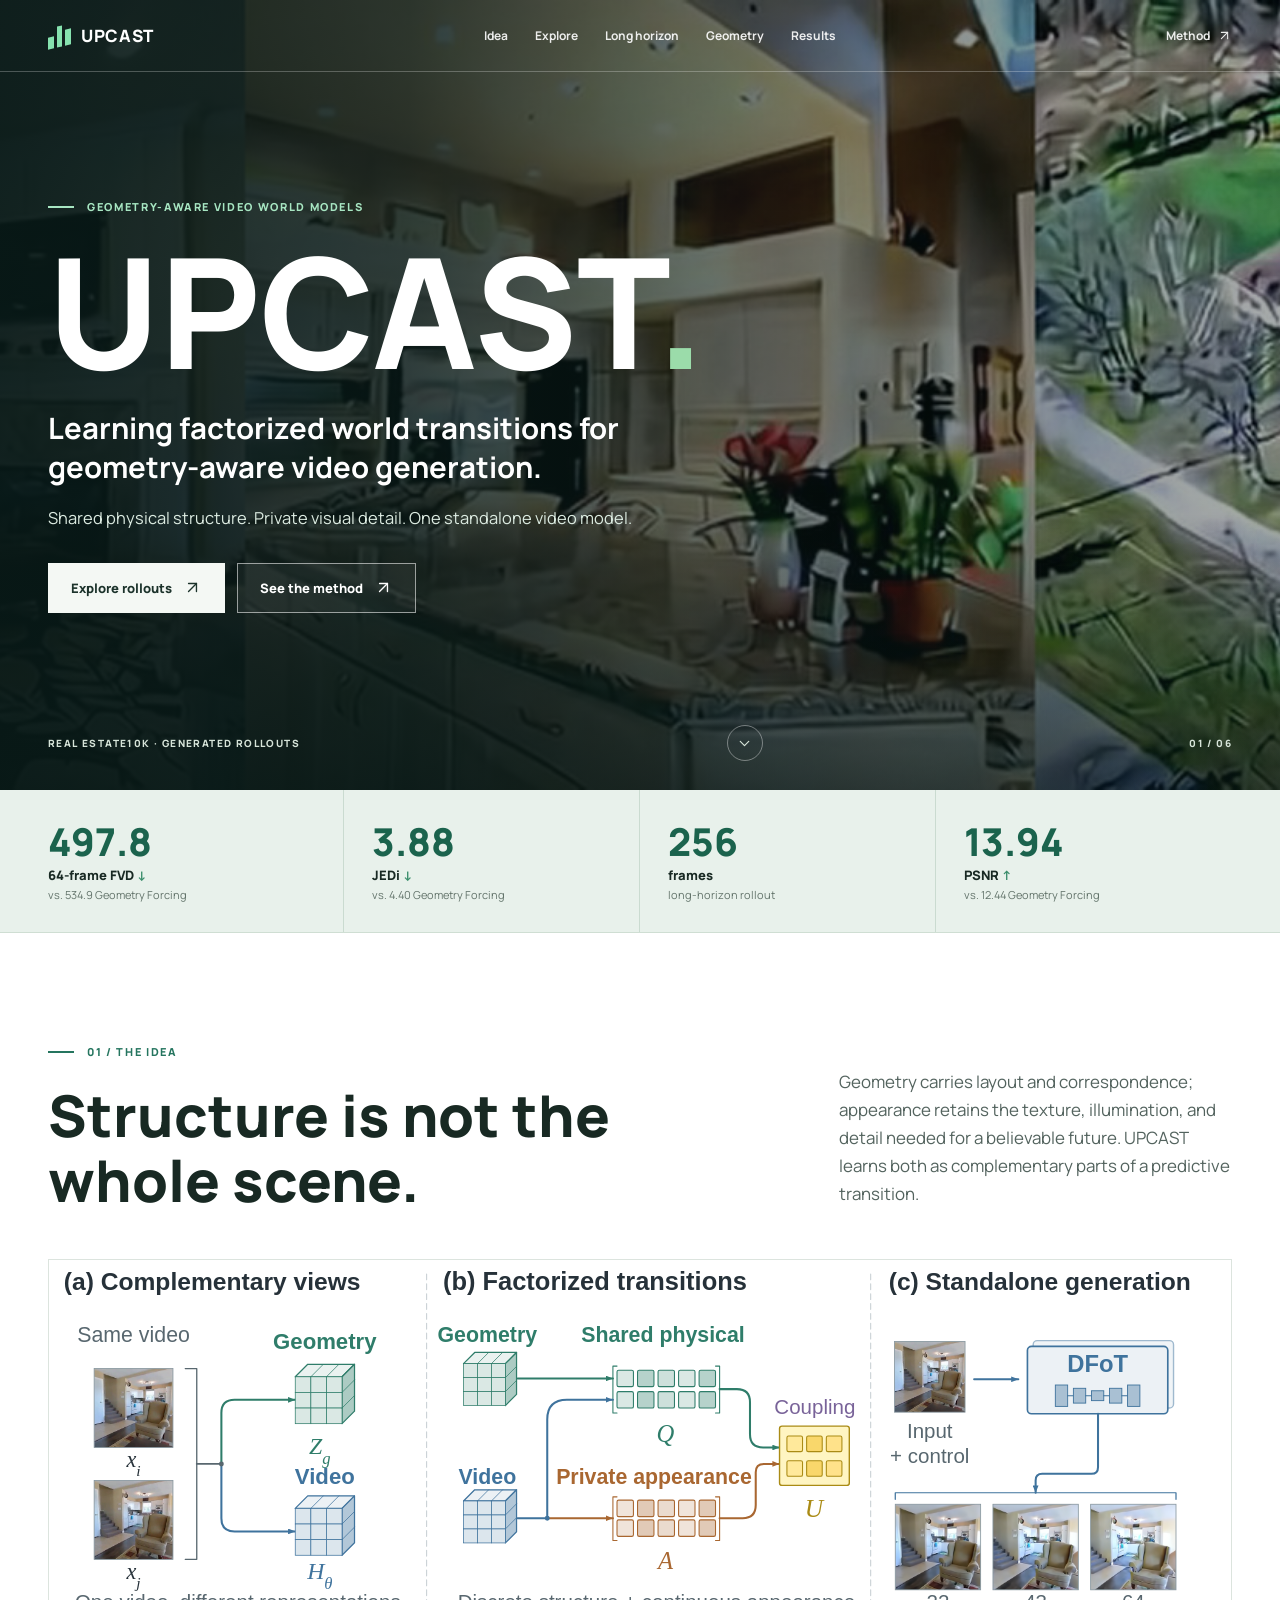
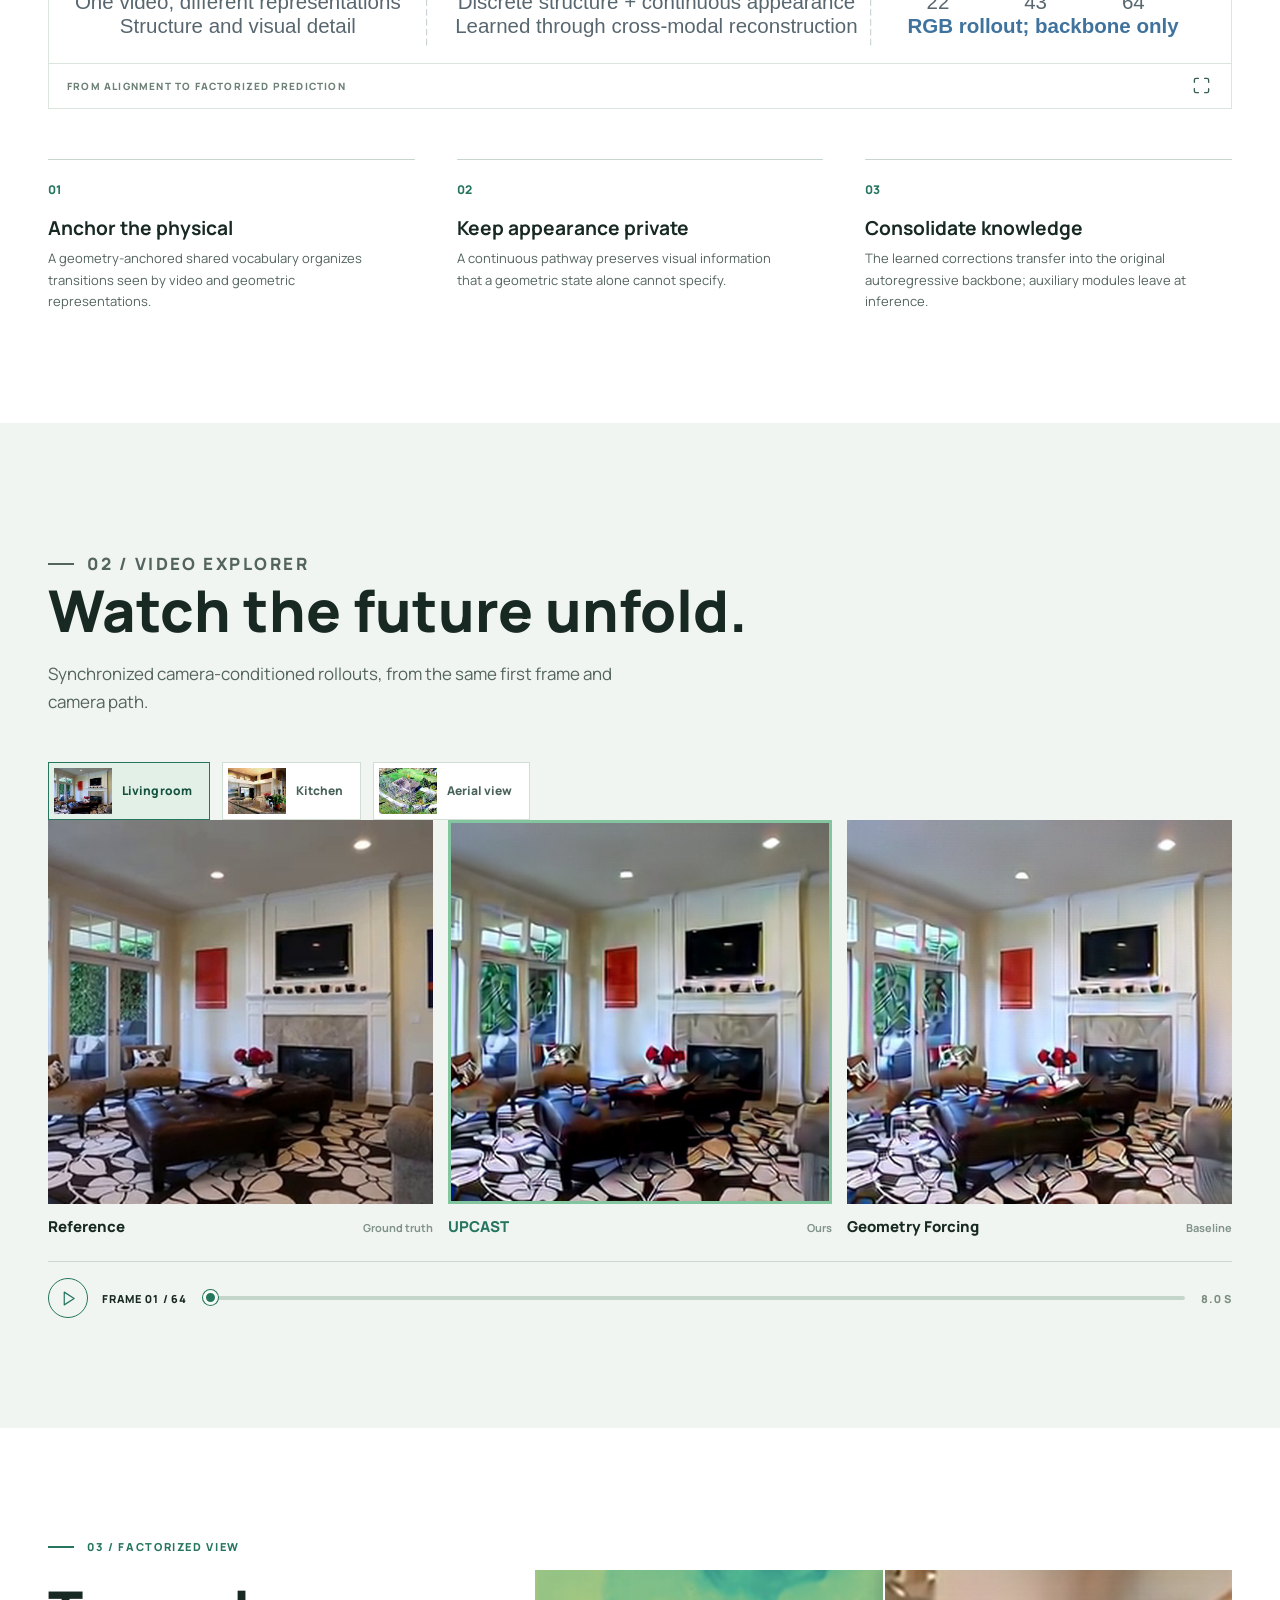
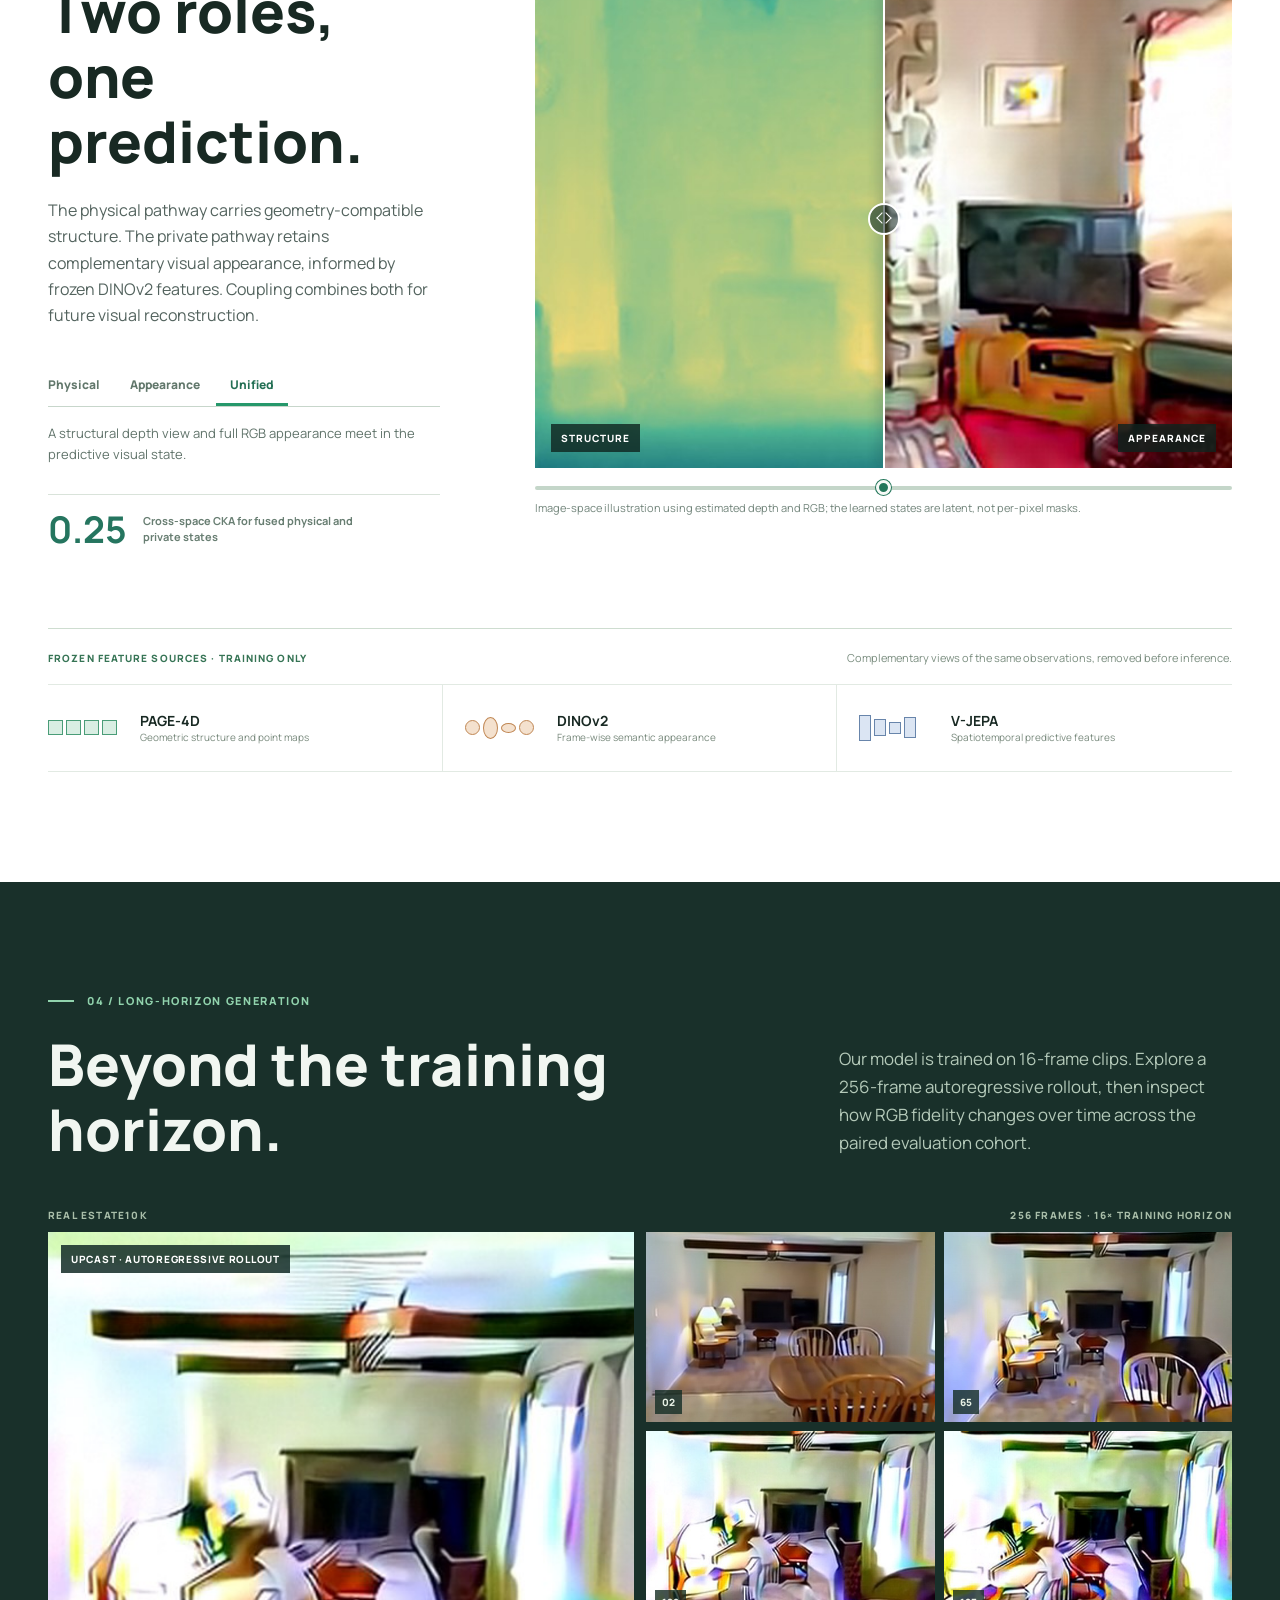
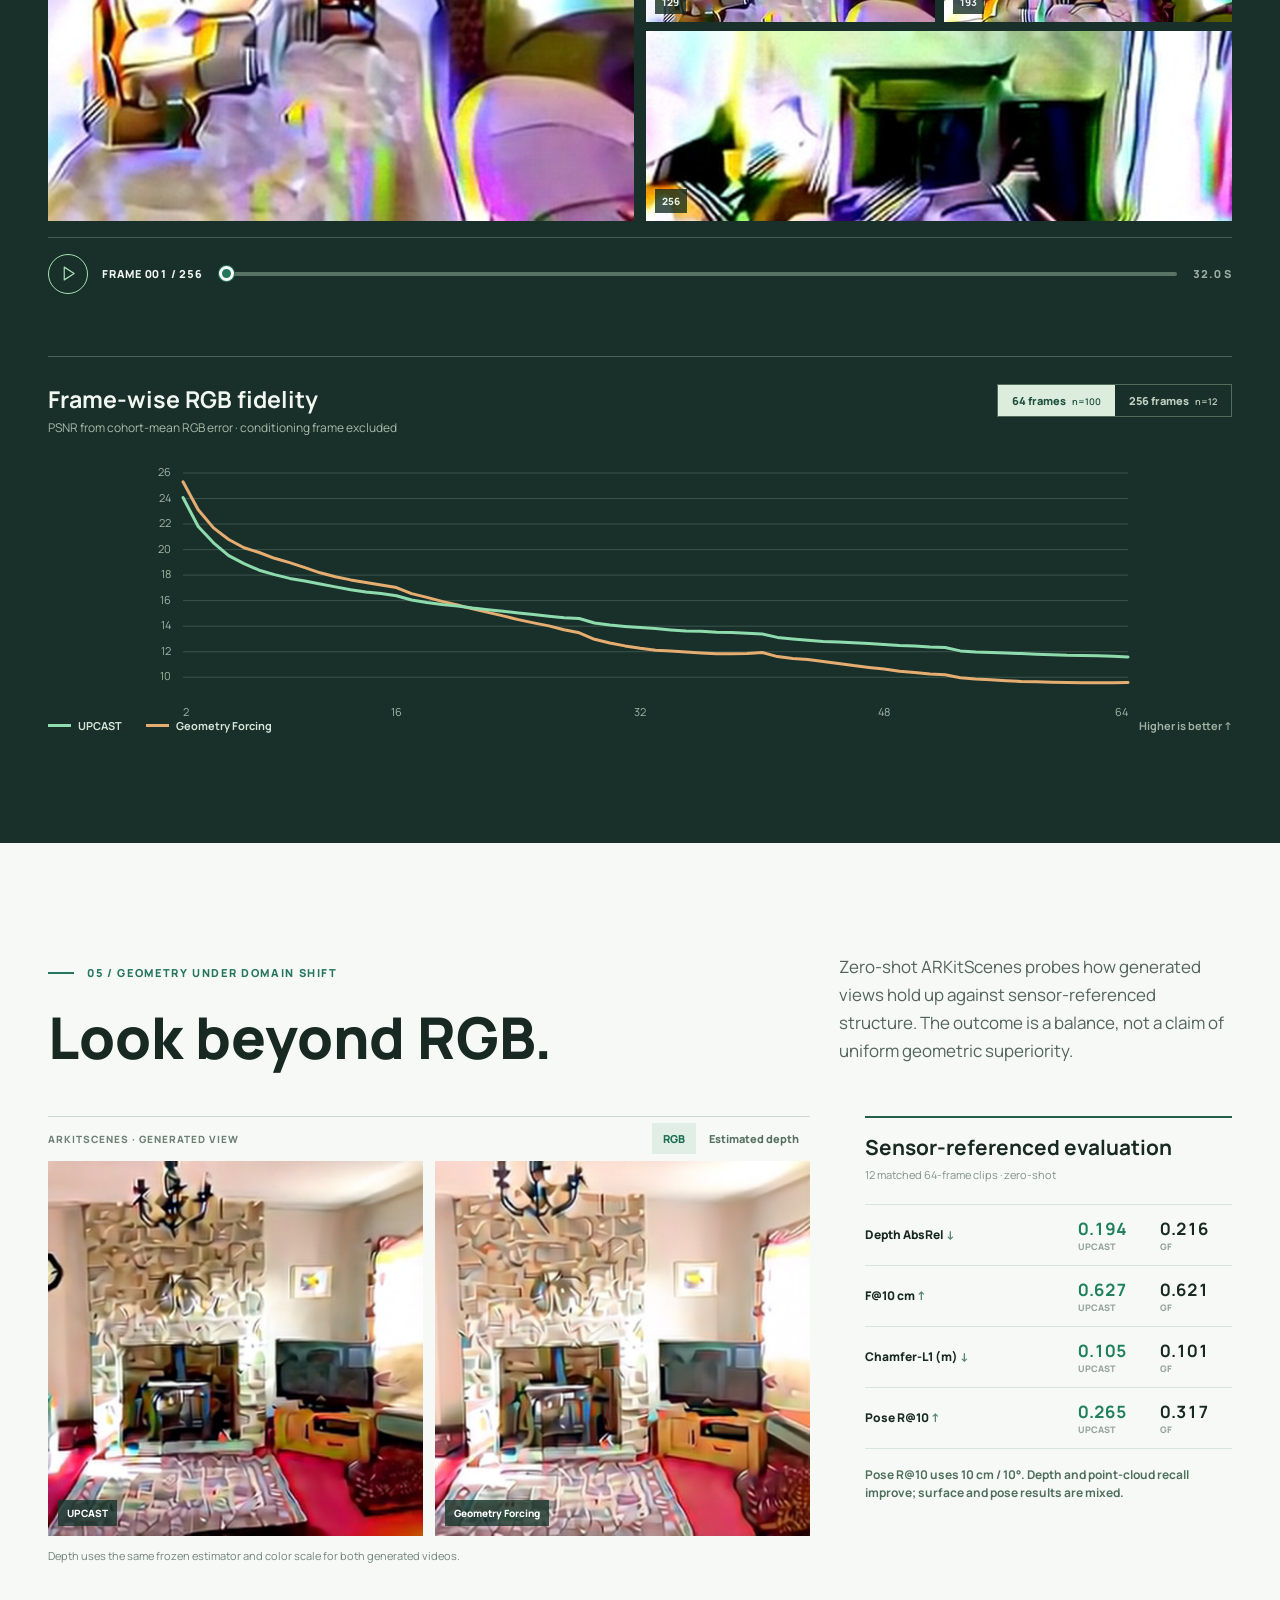
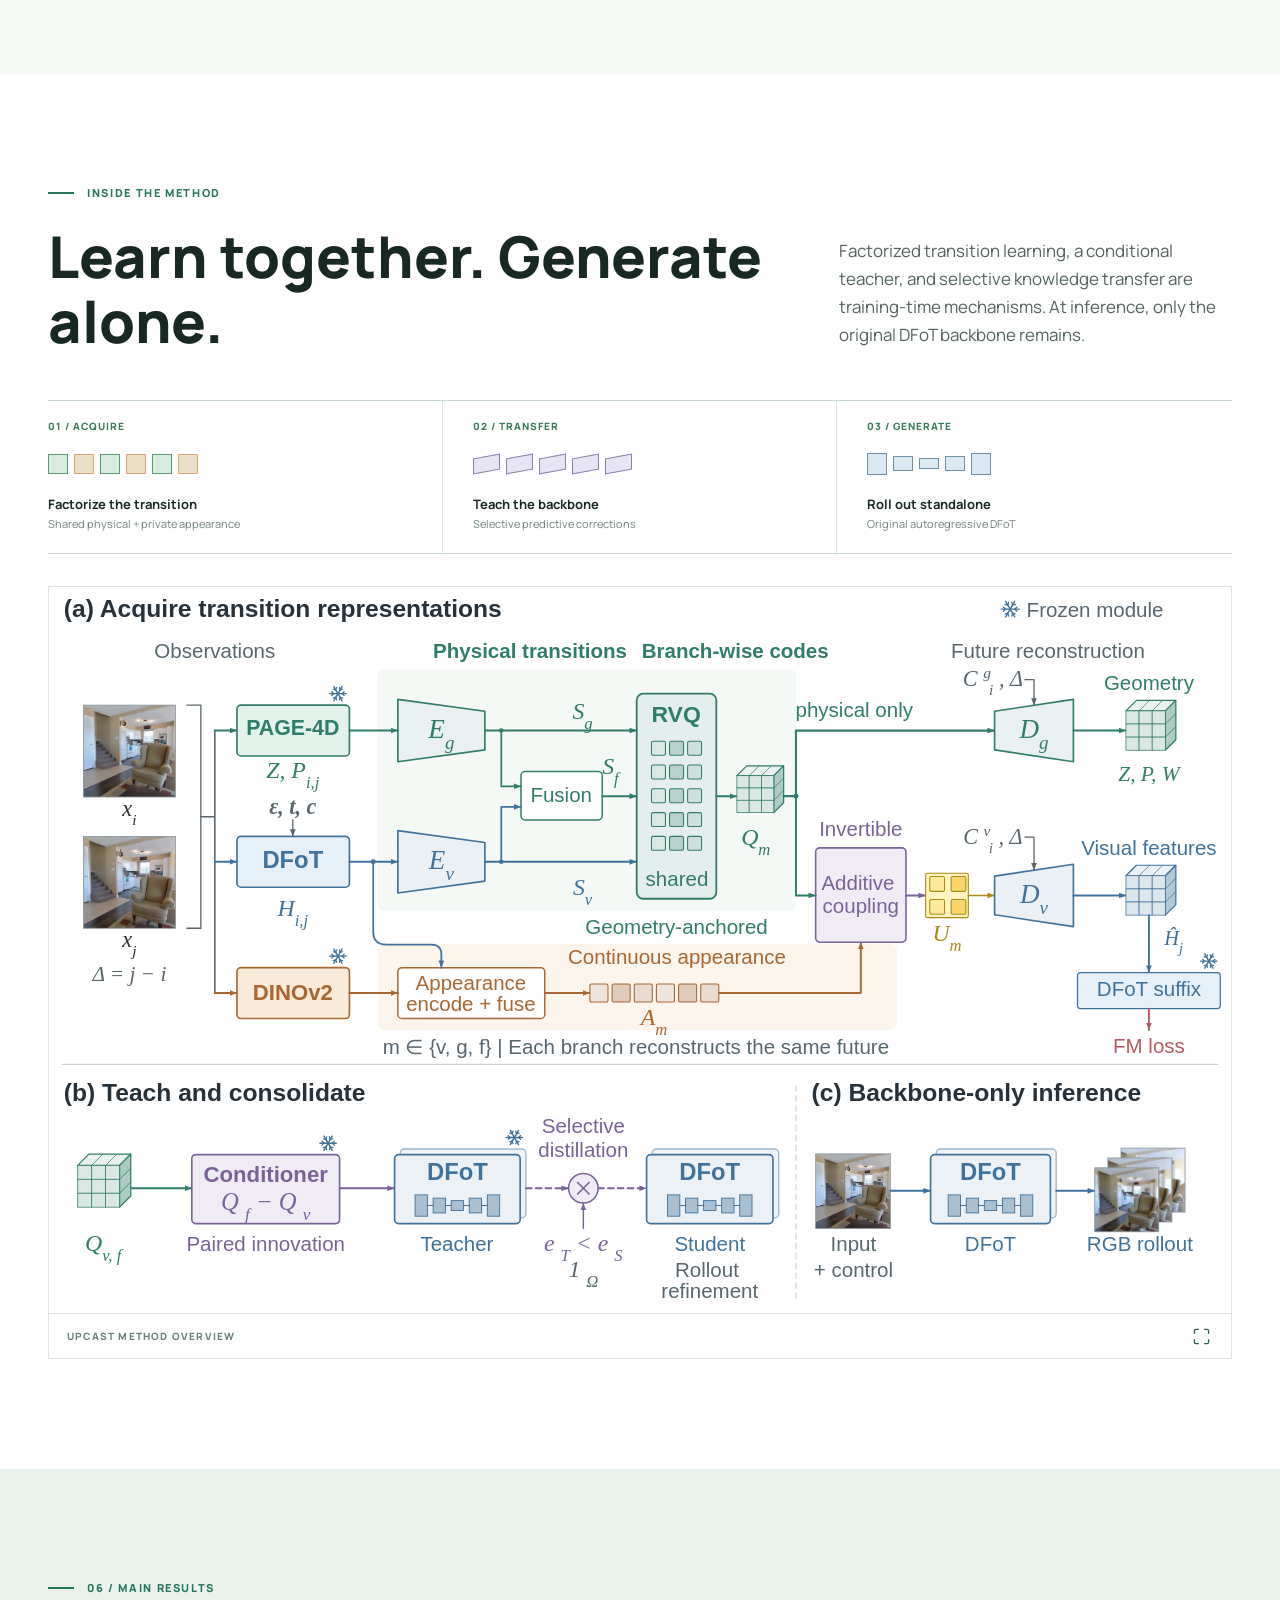
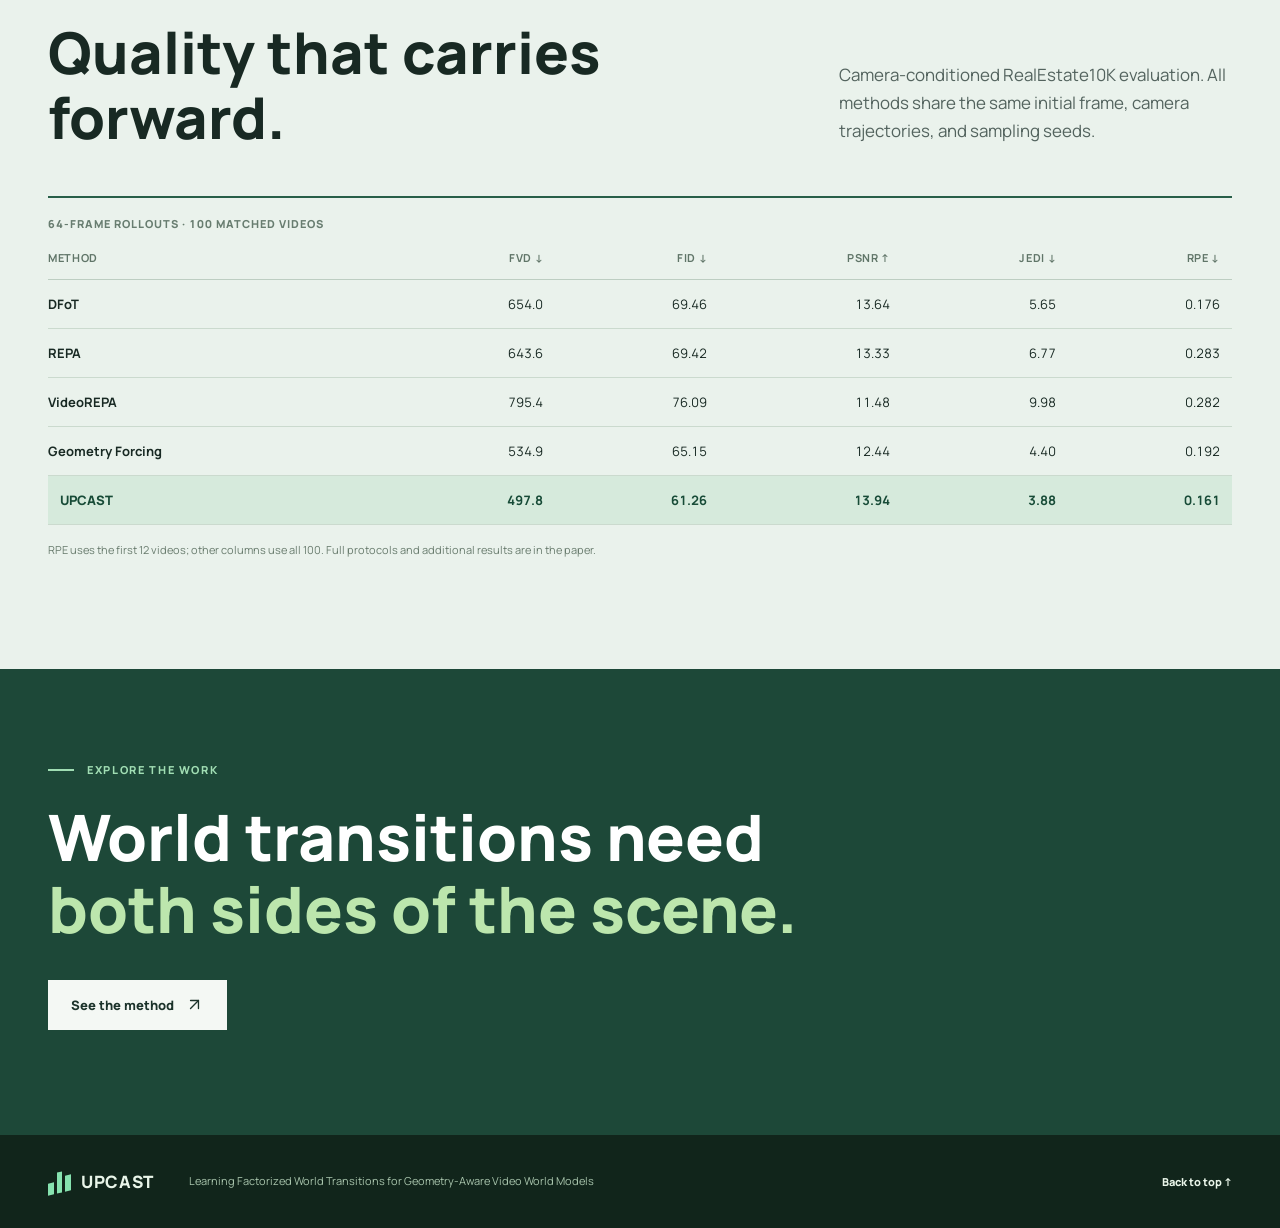
==== index.html @ 4865cba1 "Build interactive UPCAST project page" ====
<!doctype html>
<html lang="en">
<head>
  <meta charset="utf-8">
  <meta name="viewport" content="width=device-width, initial-scale=1">
  <meta name="theme-color" content="#152522">
  <meta name="description" content="UPCAST learns factorized world transitions for geometry-aware video generation. Explore the method, synchronized rollouts, long-horizon behavior, and geometric evaluation.">
  <title>UPCAST | Factorized World Transitions</title>
  <link rel="icon" href="assets/favicon.svg" type="image/svg+xml">
  <link rel="preload" href="assets/media/hero.jpg" as="image">
  <link rel="stylesheet" href="assets/site.css">
</head>
<body>
  <svg class="icon-defs" xmlns="http://www.w3.org/2000/svg" aria-hidden="true">
    <symbol id="icon-arrow" viewBox="0 0 24 24"><path d="M7 17 17 7M7 7h10v10"/></symbol>
    <symbol id="icon-down" viewBox="0 0 24 24"><path d="m6 9 6 6 6-6"/></symbol>
    <symbol id="icon-play" viewBox="0 0 24 24"><path d="m8 5 11 7-11 7V5Z"/></symbol>
    <symbol id="icon-pause" viewBox="0 0 24 24"><path d="M8 5v14M16 5v14"/></symbol>
    <symbol id="icon-expand" viewBox="0 0 24 24"><path d="M8 3H3v5m13-5h5v5M3 16v5h5m13-5v5h-5"/></symbol>
    <symbol id="icon-close" viewBox="0 0 24 24"><path d="M18 6 6 18M6 6l12 12"/></symbol>
    <symbol id="icon-file" viewBox="0 0 24 24"><path d="M14 2H6a2 2 0 0 0-2 2v16a2 2 0 0 0 2 2h12a2 2 0 0 0 2-2V8Zm0 0v6h6M8 13h8M8 17h8"/></symbol>
    <symbol id="icon-menu" viewBox="0 0 24 24"><path d="M4 7h16M4 12h16M4 17h16"/></symbol>
  </svg>

  <header class="site-header" id="top">
    <a class="brand" href="#top" aria-label="UPCAST home"><span class="brand-mark" aria-hidden="true"><span></span><span></span><span></span></span>UPCAST</a>
    <nav class="desktop-nav" aria-label="Primary navigation">
      <a href="#idea">Idea</a><a href="#explore">Explore</a><a href="#horizon">Long horizon</a><a href="#geometry">Geometry</a><a href="#results">Results</a>
    </nav>
    <div class="header-actions">
      <a class="header-paper" href="#method">Method <svg class="icon"><use href="#icon-arrow"/></svg></a>
      <button class="menu-toggle icon-button" id="menuToggle" type="button" aria-label="Open navigation" aria-expanded="false"><svg class="icon"><use href="#icon-menu"/></svg></button>
    </div>
  </header>
  <nav class="mobile-nav" id="mobileNav" aria-label="Mobile navigation" hidden>
    <a href="#idea">Idea</a><a href="#explore">Explore</a><a href="#horizon">Long horizon</a><a href="#geometry">Geometry</a><a href="#results">Results</a><a href="#method">Method</a>
  </nav>

  <main>
    <section class="hero" aria-labelledby="hero-title">
      <video class="hero-video" autoplay muted loop playsinline poster="assets/media/hero.jpg" preload="metadata" aria-hidden="true"><source src="assets/media/hero.mp4" type="video/mp4"></video>
      <div class="hero-wash"></div>
      <div class="hero-inner content-width">
        <p class="eyebrow hero-eyebrow"><span class="eyebrow-line"></span> Geometry-aware video world models</p>
        <h1 id="hero-title">UPCAST<span class="hero-period">.</span></h1>
        <p class="hero-subtitle">Learning factorized world transitions for geometry-aware video generation.</p>
        <p class="hero-summary">Shared physical structure. Private visual detail. One standalone video model.</p>
        <div class="hero-links">
          <a class="button button-light" href="#explore">Explore rollouts <svg class="icon"><use href="#icon-arrow"/></svg></a>
          <a class="button button-outline" href="#method">See the method <svg class="icon"><use href="#icon-arrow"/></svg></a>
        </div>
      </div>
      <div class="hero-bottom content-width"><span>REAL ESTATE10K · GENERATED ROLLOUTS</span><a href="#idea" aria-label="Scroll to the idea"><svg class="icon"><use href="#icon-down"/></svg></a><span>01 / 06</span></div>
    </section>

    <section class="metrics-band" aria-label="Key results">
      <div class="content-width metrics-grid">
        <div class="metric"><strong>497.8</strong><span>64-frame FVD <em>↓</em></span><small>vs. 534.9 Geometry Forcing</small></div>
        <div class="metric"><strong>3.88</strong><span>JEDi <em>↓</em></span><small>vs. 4.40 Geometry Forcing</small></div>
        <div class="metric"><strong>256</strong><span>frames</span><small>long-horizon rollout</small></div>
        <div class="metric"><strong>13.94</strong><span>PSNR <em>↑</em></span><small>vs. 12.44 Geometry Forcing</small></div>
      </div>
    </section>

    <section class="section idea-section" id="idea" aria-labelledby="idea-title">
      <div class="content-width">
        <div class="section-heading two-column-heading">
          <div><p class="eyebrow"><span class="eyebrow-line"></span> 01 / The idea</p><h2 id="idea-title">Structure is not the whole scene.</h2></div>
          <p>Geometry carries layout and correspondence; appearance retains the texture, illumination, and detail needed for a believable future. UPCAST learns both as complementary parts of a predictive transition.</p>
        </div>
        <div class="idea-figure figure-shell">
          <img src="assets/media/intro_overview.svg" alt="An overview of one-way geometric alignment, factorized physical and appearance transitions, and standalone RGB generation." loading="lazy">
          <div class="figure-foot"><span>FROM ALIGNMENT TO FACTORIZED PREDICTION</span><button class="figure-expand icon-button" type="button" data-figure="assets/media/intro_overview.svg" aria-label="Enlarge overview figure" title="Enlarge figure"><svg class="icon"><use href="#icon-expand"/></svg></button></div>
        </div>
        <div class="idea-steps">
          <article><span class="step-index">01</span><h3>Anchor the physical</h3><p>A geometry-anchored shared vocabulary organizes transitions seen by video and geometric representations.</p></article>
          <article><span class="step-index">02</span><h3>Keep appearance private</h3><p>A continuous pathway preserves visual information that a geometric state alone cannot specify.</p></article>
          <article><span class="step-index">03</span><h3>Consolidate knowledge</h3><p>The learned corrections transfer into the original autoregressive backbone; auxiliary modules leave at inference.</p></article>
        </div>
      </div>
    </section>

    <section class="section explorer-section" id="explore" aria-labelledby="explore-title">
      <div class="content-width">
        <div class="section-heading"><p class="eyebrow"><span class="eyebrow-line"></span> 02 / Video explorer</p><h2 id="explore-title">Watch the future unfold.</h2><p>Synchronized camera-conditioned rollouts, from the same first frame and camera path.</p></div>
        <div class="scene-picks" role="group" aria-label="Choose a scene">
          <button class="scene-pick active" type="button" aria-pressed="true" data-scene="living"><img src="assets/media/living-upcast.jpg" alt=""><span>Living room</span></button>
          <button class="scene-pick" type="button" aria-pressed="false" data-scene="kitchen"><img src="assets/media/kitchen-upcast.jpg" alt=""><span>Kitchen</span></button>
          <button class="scene-pick" type="button" aria-pressed="false" data-scene="aerial"><img src="assets/media/aerial-upcast.jpg" alt=""><span>Aerial view</span></button>
        </div>
        <div class="compare-grid" id="compareGrid">
          <div class="compare-item"><div class="video-frame"><video id="compareRef" muted loop playsinline preload="metadata" poster="assets/media/living-reference.jpg"><source src="assets/media/living-reference.mp4" type="video/mp4"></video></div><div class="video-label"><span>Reference</span><small>Ground truth</small></div></div>
          <div class="compare-item is-ours"><div class="video-frame"><video id="compareOurs" muted loop playsinline preload="metadata" poster="assets/media/living-upcast.jpg"><source src="assets/media/living-upcast.mp4" type="video/mp4"></video></div><div class="video-label"><span>UPCAST</span><small>Ours</small></div></div>
          <div class="compare-item"><div class="video-frame"><video id="compareGF" muted loop playsinline preload="metadata" poster="assets/media/living-geometry-forcing.jpg"><source src="assets/media/living-geometry-forcing.mp4" type="video/mp4"></video></div><div class="video-label"><span>Geometry Forcing</span><small>Baseline</small></div></div>
        </div>
        <div class="player-controls">
          <button type="button" class="icon-button player-button" id="comparePlay" aria-label="Play synchronized videos" title="Play or pause"><svg class="icon"><use href="#icon-play"/></svg></button>
          <span class="frame-count" id="compareFrame">FRAME 01 / 64</span>
          <input type="range" id="compareSeek" min="0" max="63" value="0" aria-label="Scrub comparison videos">
          <span class="player-duration">8.0 S</span>
        </div>
      </div>
    </section>

    <section class="section factor-section" id="factorization" aria-labelledby="factor-title">
      <div class="content-width factor-layout">
        <div class="factor-copy"><p class="eyebrow"><span class="eyebrow-line"></span> 03 / Factorized view</p><h2 id="factor-title">Two roles, one prediction.</h2><p>The physical pathway carries geometry-compatible structure. The private pathway retains complementary visual appearance, informed by frozen DINOv2 features. Coupling combines both for future visual reconstruction.</p>
          <div class="mode-tabs" role="group" aria-label="Representation view"><button class="mode-tab" type="button" aria-pressed="false" data-mode="physical">Physical</button><button class="mode-tab" type="button" aria-pressed="false" data-mode="appearance">Appearance</button><button class="mode-tab active" type="button" aria-pressed="true" data-mode="unified">Unified</button></div>
          <div class="mode-description" id="modeDescription">A structural depth view and full RGB appearance meet in the predictive visual state.</div>
          <div class="factor-stat"><strong>0.25</strong><span>Cross-space CKA for fused physical and private states</span></div>
        </div>
        <div class="factor-visual">
          <div class="factor-stage" id="factorStage" data-mode="unified">
            <video class="factor-depth" id="factorDepth" autoplay muted loop playsinline preload="metadata" poster="assets/media/geometry-upcast-depth.jpg"><source src="assets/media/geometry-upcast-depth.mp4" type="video/mp4"></video>
            <video class="factor-rgb" id="factorRGB" autoplay muted loop playsinline preload="metadata" poster="assets/media/geometry-upcast-rgb.jpg"><source src="assets/media/geometry-upcast-rgb.mp4" type="video/mp4"></video>
            <div class="factor-divider" aria-hidden="true"><span></span></div>
            <span class="stage-tag tag-left">STRUCTURE</span><span class="stage-tag tag-right">APPEARANCE</span>
          </div>
          <input class="factor-split" id="factorSplit" type="range" min="5" max="95" value="50" aria-label="Adjust structure and appearance split">
          <p class="visual-note">Image-space illustration using estimated depth and RGB; the learned states are latent, not per-pixel masks.</p>
        </div>
      </div>
      <div class="content-width teacher-strip"><div class="teacher-heading"><span>FROZEN FEATURE SOURCES · TRAINING ONLY</span><p>Complementary views of the same observations, removed before inference.</p></div><div class="teacher-grid"><div class="teacher-item"><div class="teacher-glyph physical-glyph" aria-hidden="true"><i></i><i></i><i></i><i></i></div><strong>PAGE-4D</strong><span>Geometric structure and point maps</span></div><div class="teacher-item"><div class="teacher-glyph dino-glyph" aria-hidden="true"><i></i><i></i><i></i><i></i></div><strong>DINOv2</strong><span>Frame-wise semantic appearance</span></div><div class="teacher-item"><div class="teacher-glyph vjepa-glyph" aria-hidden="true"><i></i><i></i><i></i><i></i></div><strong>V-JEPA</strong><span>Spatiotemporal predictive features</span></div></div></div>
    </section>

    <section class="section horizon-section" id="horizon" aria-labelledby="horizon-title">
      <div class="content-width">
        <div class="section-heading two-column-heading"><div><p class="eyebrow"><span class="eyebrow-line"></span> 04 / Long-horizon generation</p><h2 id="horizon-title">Beyond the training horizon.</h2></div><p>Our model is trained on 16-frame clips. Explore a 256-frame autoregressive rollout, then inspect how RGB fidelity changes over time across the paired evaluation cohort.</p></div>
        <div class="horizon-topline"><span>REAL ESTATE10K</span><span>256 FRAMES · 16× TRAINING HORIZON</span></div>
        <div class="horizon-showcase"><div class="horizon-video"><video id="horizonOurs" muted loop playsinline preload="metadata" poster="assets/media/horizon-upcast-128.jpg"><source src="assets/media/horizon-upcast.mp4" type="video/mp4"></video><span>UPCAST · AUTOREGRESSIVE ROLLOUT</span></div><div class="horizon-frames"><div><img src="assets/media/horizon-upcast-001.jpg" alt="Frame 2 of the rollout"><span>02</span></div><div><img src="assets/media/horizon-upcast-064.jpg" alt="Frame 65 of the rollout"><span>65</span></div><div><img src="assets/media/horizon-upcast-128.jpg" alt="Frame 129 of the rollout"><span>129</span></div><div><img src="assets/media/horizon-upcast-192.jpg" alt="Frame 193 of the rollout"><span>193</span></div><div><img src="assets/media/horizon-upcast-255.jpg" alt="Frame 256 of the rollout"><span>256</span></div></div></div>
        <div class="player-controls horizon-controls"><button type="button" class="icon-button player-button" id="horizonPlay" aria-label="Play long-horizon videos" title="Play or pause"><svg class="icon"><use href="#icon-play"/></svg></button><span class="frame-count" id="horizonFrame">FRAME 001 / 256</span><input type="range" id="horizonSeek" min="0" max="255" value="0" aria-label="Scrub long-horizon videos"><span class="player-duration">32.0 S</span></div>
        <div class="drift-panel"><div class="drift-heading"><div><h3>Frame-wise RGB fidelity</h3><p>PSNR from cohort-mean RGB error · conditioning frame excluded</p></div><div class="drift-switch" role="group" aria-label="Evaluation horizon"><button type="button" class="active" data-chart="short" aria-pressed="true">64 frames <small>n=100</small></button><button type="button" data-chart="long" aria-pressed="false">256 frames <small>n=12</small></button></div></div><div class="chart-wrap"><svg id="driftChart" role="img" aria-label="Frame-wise PSNR from cohort-mean RGB error of UPCAST and Geometry Forcing"></svg></div><div class="chart-legend"><span><i class="legend-line ours"></i> UPCAST</span><span><i class="legend-line gf"></i> Geometry Forcing</span><span class="chart-note">Higher is better ↑</span></div></div>
      </div>
    </section>

    <section class="section geometry-section" id="geometry" aria-labelledby="geometry-title">
      <div class="content-width"><div class="section-heading two-column-heading"><div><p class="eyebrow"><span class="eyebrow-line"></span> 05 / Geometry under domain shift</p><h2 id="geometry-title">Look beyond RGB.</h2></div><p>Zero-shot ARKitScenes probes how generated views hold up against sensor-referenced structure. The outcome is a balance, not a claim of uniform geometric superiority.</p></div>
        <div class="geometry-layout">
          <div class="geometry-player"><div class="geometry-toolbar"><span>ARKITSCENES · GENERATED VIEW</span><div class="geometry-toggle" role="group" aria-label="Geometry visualization"><button type="button" class="active" data-geo-view="rgb" aria-pressed="true">RGB</button><button type="button" data-geo-view="depth" aria-pressed="false">Estimated depth</button></div></div><div class="geometry-videos"><div><video id="geoOurs" autoplay muted loop playsinline preload="metadata" poster="assets/media/geometry-upcast-rgb.jpg"><source src="assets/media/geometry-upcast-rgb.mp4" type="video/mp4"></video><span>UPCAST</span></div><div><video id="geoGF" autoplay muted loop playsinline preload="metadata" poster="assets/media/geometry-geometry-forcing-rgb.jpg"><source src="assets/media/geometry-geometry-forcing-rgb.mp4" type="video/mp4"></video><span>Geometry Forcing</span></div></div><p class="visual-note">Depth uses the same frozen estimator and color scale for both generated videos.</p></div>
          <div class="geometry-metrics"><h3>Sensor-referenced evaluation</h3><p>12 matched 64-frame clips · zero-shot</p><div class="geo-metric"><span>Depth AbsRel <em>↓</em></span><div><strong>0.194</strong><small>UPCAST</small></div><div><strong>0.216</strong><small>GF</small></div></div><div class="geo-metric"><span>F@10 cm <em>↑</em></span><div><strong>0.627</strong><small>UPCAST</small></div><div><strong>0.621</strong><small>GF</small></div></div><div class="geo-metric"><span>Chamfer-L1 (m) <em>↓</em></span><div><strong>0.105</strong><small>UPCAST</small></div><div><strong>0.101</strong><small>GF</small></div></div><div class="geo-metric"><span>Pose R@10 <em>↑</em></span><div><strong>0.265</strong><small>UPCAST</small></div><div><strong>0.317</strong><small>GF</small></div></div><p class="geometry-takeaway">Pose R@10 uses 10 cm / 10°. Depth and point-cloud recall improve; surface and pose results are mixed.</p></div>
        </div>
      </div>
    </section>

    <section class="section method-section" id="method" aria-labelledby="method-title"><div class="content-width"><div class="section-heading two-column-heading"><div><p class="eyebrow"><span class="eyebrow-line"></span> Inside the method</p><h2 id="method-title">Learn together. Generate alone.</h2></div><p>Factorized transition learning, a conditional teacher, and selective knowledge transfer are training-time mechanisms. At inference, only the original DFoT backbone remains.</p></div><div class="process-flow" aria-label="Three stages: acquire factorized transitions, transfer predictive corrections, and generate with the original backbone"><div class="process-step"><span class="process-number">01 / ACQUIRE</span><div class="process-glyph glyph-acquire" aria-hidden="true"><i></i><i></i><i></i><i></i><i></i><i></i></div><strong>Factorize the transition</strong><small>Shared physical + private appearance</small></div><div class="process-step"><span class="process-number">02 / TRANSFER</span><div class="process-glyph glyph-transfer" aria-hidden="true"><i></i><i></i><i></i><i></i><i></i></div><strong>Teach the backbone</strong><small>Selective predictive corrections</small></div><div class="process-step"><span class="process-number">03 / GENERATE</span><div class="process-glyph glyph-generate" aria-hidden="true"><i></i><i></i><i></i><i></i><i></i></div><strong>Roll out standalone</strong><small>Original autoregressive DFoT</small></div></div><div class="method-figure figure-shell"><img src="assets/media/method_overview.svg" alt="UPCAST method: factorized transition learning, selective knowledge transfer, and backbone-only inference." loading="lazy"><div class="figure-foot"><span>UPCAST METHOD OVERVIEW</span><button class="figure-expand icon-button" type="button" data-figure="assets/media/method_overview.svg" aria-label="Enlarge method figure" title="Enlarge figure"><svg class="icon"><use href="#icon-expand"/></svg></button></div></div></div></section>

    <section class="section results-section" id="results" aria-labelledby="results-title"><div class="content-width"><div class="section-heading two-column-heading"><div><p class="eyebrow"><span class="eyebrow-line"></span> 06 / Main results</p><h2 id="results-title">Quality that carries forward.</h2></div><p>Camera-conditioned RealEstate10K evaluation. All methods share the same initial frame, camera trajectories, and sampling seeds.</p></div><div class="results-table-wrap"><table class="results-table"><caption>64-frame rollouts · 100 matched videos</caption><thead><tr><th scope="col">Method</th><th scope="col">FVD ↓</th><th scope="col">FID ↓</th><th scope="col">PSNR ↑</th><th scope="col">JEDi ↓</th><th scope="col">RPE ↓</th></tr></thead><tbody><tr><th scope="row">DFoT</th><td>654.0</td><td>69.46</td><td>13.64</td><td>5.65</td><td>0.176</td></tr><tr><th scope="row">REPA</th><td>643.6</td><td>69.42</td><td>13.33</td><td>6.77</td><td>0.283</td></tr><tr><th scope="row">VideoREPA</th><td>795.4</td><td>76.09</td><td>11.48</td><td>9.98</td><td>0.282</td></tr><tr><th scope="row">Geometry Forcing</th><td>534.9</td><td>65.15</td><td>12.44</td><td>4.40</td><td>0.192</td></tr><tr class="ours-row"><th scope="row">UPCAST</th><td><strong>497.8</strong></td><td><strong>61.26</strong></td><td><strong>13.94</strong></td><td><strong>3.88</strong></td><td><strong>0.161</strong></td></tr></tbody></table></div><p class="results-note">RPE uses the first 12 videos; other columns use all 100. Full protocols and additional results are in the paper.</p></div></section>

    <section class="closing"><div class="content-width closing-inner"><p class="eyebrow"><span class="eyebrow-line"></span> Explore the work</p><h2>World transitions need<br><em>both sides of the scene.</em></h2><a class="button button-light" href="#method">See the method <svg class="icon"><use href="#icon-arrow"/></svg></a></div></section>
  </main>
  <footer class="site-footer"><div class="content-width"><a class="brand" href="#top"><span class="brand-mark" aria-hidden="true"><span></span><span></span><span></span></span>UPCAST</a><p>Learning Factorized World Transitions for Geometry-Aware Video World Models</p><a href="#top">Back to top ↑</a></div></footer>

  <dialog class="figure-dialog" id="figureDialog" aria-label="Enlarged paper figure"><button class="icon-button dialog-close" id="figureClose" type="button" aria-label="Close figure"><svg class="icon"><use href="#icon-close"/></svg></button><img id="figureDialogImage" alt=""></dialog>
  <script src="assets/data/curves.js" defer></script>
  <script src="assets/lucide.min.js" defer></script>
  <script src="assets/site.js" defer></script>
</body>
</html>
---- assets/site.css ----
@import url('https://fonts.googleapis.com/css2?family=DM+Sans:wght@400;500;600;700&family=Manrope:wght@400;500;600;700;800&display=swap');

:root{--ink:#182923;--ink-soft:#53635e;--green:#25755f;--green-light:#dcece4;--ochre:#e4a63e;--line:#dce4de;--paper:#f8faf8;--white:#fff;--dark:#152521;--dark-2:#1f342d;--font:'Manrope','DM Sans',Arial,sans-serif}
*{box-sizing:border-box}html{scroll-behavior:smooth}body{margin:0;background:var(--paper);color:var(--ink);font-family:var(--font);font-size:16px;-webkit-font-smoothing:antialiased}body:has(dialog[open]){overflow:hidden}button,input{font:inherit}button{cursor:pointer}a{color:inherit;text-decoration:none}img,video{display:block;max-width:100%}h1,h2,h3,p{margin-top:0}h1,h2,h3{letter-spacing:0}h2{font-size:clamp(2.25rem,4.5vw,4.7rem);line-height:1.13;font-weight:800;margin-bottom:0}h3{font-size:1.2rem;line-height:1.3}p{line-height:1.65}.content-width{width:min(100% - 96px,1370px);margin-inline:auto}.icon-defs{position:absolute;width:0;height:0;overflow:hidden}.icon{width:19px;height:19px;fill:none;stroke:currentColor;stroke-width:1.7;stroke-linecap:round;stroke-linejoin:round;flex:none}.eyebrow{display:flex;align-items:center;gap:13px;margin:0 0 22px;font-size:11px;font-weight:800;letter-spacing:.15em;text-transform:uppercase;color:var(--green)}.eyebrow-line{width:26px;height:2px;background:currentColor;display:block}.section{padding:110px 0;scroll-margin-top:74px}.section-heading{margin-bottom:46px}.section-heading>p{font-size:1.06rem;color:var(--ink-soft);max-width:620px;margin:17px 0 0}.two-column-heading{display:grid;grid-template-columns:minmax(0,1.3fr) minmax(340px,.7fr);align-items:end;gap:60px}.two-column-heading>p{margin:0 0 5px;max-width:440px}.icon-button{display:grid;place-items:center;border:0;background:transparent;color:inherit;width:42px;height:42px}.icon-button:focus-visible,.button:focus-visible,button:focus-visible,a:focus-visible,input:focus-visible{outline:3px solid var(--ochre);outline-offset:3px}.button{display:inline-flex;align-items:center;justify-content:center;gap:11px;min-height:50px;padding:0 22px;font-weight:800;font-size:13px;border:1px solid transparent;transition:transform .2s,background .2s,color .2s}.button:hover{transform:translateY(-2px)}.button-light{background:#f4f8f4;color:#1c332b}.button-outline{border-color:rgba(255,255,255,.55);color:#fff;background:rgba(255,255,255,.05)}.button-outline:hover{background:rgba(255,255,255,.16)}

.site-header{height:72px;padding:0 max(48px,calc((100vw - 1370px)/2));position:absolute;z-index:10;left:0;right:0;top:0;display:flex;align-items:center;justify-content:space-between;color:#fff;border-bottom:1px solid rgba(255,255,255,.25)}.brand{display:inline-flex;align-items:center;gap:10px;font-weight:800;letter-spacing:.04em;font-size:17px}.brand-mark{display:flex;align-items:flex-end;gap:3px;width:23px;height:23px;transform:skewY(-14deg)}.brand-mark span{display:block;background:#86e2af;width:6px}.brand-mark span:nth-child(1){height:12px}.brand-mark span:nth-child(2){height:21px}.brand-mark span:nth-child(3){height:16px}.desktop-nav{display:flex;gap:27px;align-items:center}.desktop-nav a,.header-paper{font-size:12px;font-weight:700;opacity:.9;transition:opacity .2s}.desktop-nav a:hover,.header-paper:hover{opacity:1}.header-paper{display:flex;align-items:center;gap:7px}.header-paper .icon{width:15px;height:15px}.menu-toggle,.mobile-nav{display:none}

.hero{height:min(790px,88svh);min-height:620px;position:relative;color:white;background:#152521;overflow:hidden}.hero-video,.hero-wash{position:absolute;inset:0;width:100%;height:100%}.hero-video{object-fit:cover;filter:saturate(.85) brightness(.85)}.hero-wash{background:linear-gradient(90deg,rgba(8,25,23,.93) 0%,rgba(8,25,23,.81) 32%,rgba(8,25,23,.38) 70%,rgba(8,25,23,.24)),linear-gradient(0deg,rgba(5,20,17,.64),transparent 35%)}.hero-inner{position:relative;z-index:1;padding-top:clamp(170px,22vh,235px)}.hero-eyebrow{color:#a7e6c2}.hero h1{font-size:clamp(5rem,12vw,10.5rem);line-height:.95;font-weight:800;letter-spacing:0;margin:0 0 25px}.hero-period{color:#9bdcaa}.hero-subtitle{font-size:clamp(1.3rem,2.3vw,2.15rem);font-weight:700;line-height:1.32;max-width:675px;margin:0 0 17px}.hero-summary{max-width:620px;color:#dcebe1;font-size:1.03rem;margin:0}.hero-links{display:flex;gap:12px;margin-top:32px}.hero-bottom{position:absolute;left:0;right:0;bottom:29px;z-index:1;display:flex;align-items:center;justify-content:space-between;color:#d7e4d9;font-size:10px;font-weight:800;letter-spacing:.14em}.hero-bottom a{border:1px solid rgba(255,255,255,.38);display:grid;place-items:center;width:36px;height:36px;border-radius:50%;transition:transform .2s}.hero-bottom a:hover{transform:translateY(4px)}.hero-bottom .icon{width:17px;height:17px}

.metrics-band{background:#e8f1eb;border-bottom:1px solid #cfded3}.metrics-grid{display:grid;grid-template-columns:repeat(4,1fr)}.metric{padding:31px 28px 29px;border-right:1px solid #cadbd0;display:flex;flex-direction:column;min-height:142px}.metric:first-child{padding-left:0}.metric:last-child{border:0}.metric strong{font-size:clamp(2rem,3vw,3rem);font-weight:800;line-height:1.1;color:#1b634d}.metric .percent{font-size:.56em}.metric span:not(.percent){font-size:13px;font-weight:800;margin-top:3px}.metric em{font-style:normal;color:#3b8e6c}.metric small{font-size:11px;color:#63746b;margin-top:3px}

.idea-section{background:var(--white)}.idea-figure{margin-top:10px}.figure-shell{border:1px solid var(--line);background:#fff}.figure-shell>img{width:100%;height:auto}.figure-foot{height:45px;padding:0 12px 0 18px;display:flex;align-items:center;justify-content:space-between;border-top:1px solid var(--line);color:#6d8176;font-size:10px;font-weight:800;letter-spacing:.12em}.figure-expand{height:36px;width:36px;color:#345e50}.figure-expand:hover{background:#eaf3eb}.idea-steps{display:grid;grid-template-columns:repeat(3,1fr);gap:42px;margin-top:50px}.idea-steps article{border-top:1px solid #c7d5cc;padding-top:17px}.step-index{font-size:12px;font-weight:800;color:var(--green)}.idea-steps h3{margin:17px 0 8px}.idea-steps p{font-size:13px;color:var(--ink-soft);margin:0;max-width:330px}

.explorer-section{background:#f1f5f1}.explore-options{display:flex;align-items:center;justify-content:space-between;gap:15px;margin-bottom:18px}.scene-picks{display:flex;gap:12px;min-width:0}.scene-pick{border:1px solid #d1ded4;display:flex;align-items:center;gap:10px;padding:5px 17px 5px 5px;background:#fff;color:#486258;font-size:12px;font-weight:800;min-height:58px;transition:border-color .2s,background .2s}.scene-pick img{width:58px;height:46px;object-fit:cover}.scene-pick.active{border-color:var(--green);background:#e2f0e7;color:#15523e}.scene-pick:hover{border-color:var(--green)}.baseline-choice{display:flex;align-items:center;gap:10px;color:#6e8174;font-size:11px;font-weight:800;white-space:nowrap}.baseline-choice select{appearance:auto;background:#fff;border:1px solid #cadbce;color:#254f3d;padding:10px 11px;font-size:11px;font-weight:800;max-width:155px}.compare-grid{display:grid;grid-template-columns:repeat(3,minmax(0,1fr));gap:15px}.compare-item{min-width:0}.video-frame{aspect-ratio:1;background:#dbe6dd;overflow:hidden}.video-frame video{width:100%;height:100%;object-fit:cover}.is-ours .video-frame{outline:3px solid #83c59e;outline-offset:-3px}.video-label{display:flex;align-items:baseline;justify-content:space-between;padding-top:12px;font-size:15px;font-weight:800}.video-label small{font-size:11px;font-weight:700;color:#80938a}.is-ours .video-label span{color:var(--green)}.player-controls{display:flex;align-items:center;gap:14px;border-top:1px solid #cbd9ce;margin-top:24px;padding:16px 0 0}.player-button{width:40px;height:40px;border:1px solid var(--green);border-radius:50%;color:var(--green);flex:none}.player-button .icon{width:17px;height:17px}.frame-count,.player-duration{font-size:11px;font-weight:800;letter-spacing:.07em;white-space:nowrap;font-variant-numeric:tabular-nums}.player-duration{color:#7b8c80}input[type=range]{appearance:none;-webkit-appearance:none;background:transparent;min-width:0;cursor:pointer}input[type=range]::-webkit-slider-runnable-track{height:4px;border-radius:4px;background:#c4d6c9}input[type=range]::-moz-range-track{height:4px;border-radius:4px;background:#c4d6c9}input[type=range]::-webkit-slider-thumb{-webkit-appearance:none;width:15px;height:15px;background:#24775b;border:3px solid #f7faf7;border-radius:50%;margin-top:-6px;box-shadow:0 0 0 1px #24775b}input[type=range]::-moz-range-thumb{width:11px;height:11px;background:#24775b;border:3px solid #f7faf7;border-radius:50%;box-shadow:0 0 0 1px #24775b}#compareSeek,#horizonSeek{flex:1}

.factor-section{background:#fff}.factor-layout{display:grid;grid-template-columns:minmax(290px,.72fr) minmax(0,1.28fr);gap:8%;align-items:center}.factor-copy>p:not(.eyebrow){color:var(--ink-soft);max-width:440px;margin:23px 0 0}.mode-tabs{display:flex;gap:2px;border-bottom:1px solid #c7d6cb;margin-top:37px}.mode-tab{background:transparent;border:0;border-bottom:3px solid transparent;padding:10px 14px;color:#61776b;font-size:12px;font-weight:800}.mode-tab:first-child{padding-left:0}.mode-tab.active{color:#236f54;border-color:#26986b}.mode-description{font-size:13px;min-height:72px;padding-top:16px;color:#60736a;line-height:1.6}.factor-stat{display:flex;align-items:center;gap:16px;border-top:1px solid #d9e3da;padding-top:16px;margin-top:15px}.factor-stat strong{font-size:2.3rem;color:var(--green);line-height:1}.factor-stat span{max-width:240px;font-size:11px;font-weight:700;color:#687e72;line-height:1.5}.factor-stage{position:relative;aspect-ratio:1.4;background:#233e39;overflow:hidden}.factor-stage video{position:absolute;inset:0;width:100%;height:100%;object-fit:cover}.factor-rgb{clip-path:inset(0 0 0 50%)}.factor-stage[data-mode=physical] .factor-rgb{clip-path:inset(0 0 0 100%)}.factor-stage[data-mode=appearance] .factor-rgb{clip-path:inset(0 0 0 0)}.factor-divider{position:absolute;left:50%;top:0;bottom:0;width:2px;background:white;box-shadow:0 0 14px #123;pointer-events:none}.factor-divider span{position:absolute;top:50%;left:50%;width:32px;height:32px;transform:translate(-50%,-50%);border:2px solid #fff;background:rgba(19,39,35,.55);border-radius:50%}.factor-divider span:before,.factor-divider span:after{content:"";position:absolute;top:9px;width:7px;height:7px;border-left:1px solid #fff;border-bottom:1px solid #fff;transform:rotate(45deg)}.factor-divider span:before{left:8px}.factor-divider span:after{right:8px;transform:rotate(225deg)}.factor-stage[data-mode=physical] .factor-divider,.factor-stage[data-mode=appearance] .factor-divider{display:none}.stage-tag{position:absolute;bottom:16px;padding:7px 10px;background:rgba(14,35,31,.8);color:white;font-size:10px;font-weight:800;letter-spacing:.1em}.tag-left{left:16px}.tag-right{right:16px}.factor-stage[data-mode=physical] .tag-right,.factor-stage[data-mode=appearance] .tag-left{display:none}.factor-split{width:100%;margin:18px 0 9px}.factor-split:disabled{opacity:.32;cursor:not-allowed}.visual-note{font-size:11px;color:#71847a;margin:0;line-height:1.55}

.horizon-section{background:#19302a;color:#f1f6f1}.horizon-section .eyebrow{color:#91d3ad}.horizon-section .section-heading>p{color:#b4c9b9}.horizon-topline{display:flex;justify-content:space-between;padding:0 0 10px;color:#a9bea9;font-size:10px;font-weight:800;letter-spacing:.12em}.horizon-videos{display:grid;grid-template-columns:repeat(2,1fr);gap:14px}.horizon-videos>div{position:relative;aspect-ratio:1.52;overflow:hidden;background:#263e37}.horizon-videos video{height:100%;width:100%;object-fit:cover}.horizon-videos span{position:absolute;top:14px;left:14px;color:white;background:rgba(12,31,27,.8);font-size:11px;font-weight:800;letter-spacing:.08em;padding:7px 10px}.horizon-controls{border-color:#416052;margin-top:16px}.horizon-controls .player-button{border-color:#a8ddb6;color:#a8ddb6}.horizon-controls .player-duration{color:#99afa1}.horizon-controls input[type=range]::-webkit-slider-runnable-track{background:#587364}.horizon-controls input[type=range]::-moz-range-track{background:#587364}.drift-panel{margin-top:62px;border-top:1px solid #456457;padding-top:27px}.drift-heading{display:flex;justify-content:space-between;align-items:start;gap:30px}.drift-heading h3{font-size:1.45rem;margin:0 0 4px}.drift-heading p{font-size:12px;color:#a8bbaa;margin:0}.drift-switch{display:flex;border:1px solid #526d5c}.drift-switch button{background:transparent;border:0;padding:8px 14px;color:#bfd0c1;font-size:11px;font-weight:800;white-space:nowrap}.drift-switch button.active{background:#dcedde;color:#1f503c}.drift-switch small{font-weight:600;margin-left:4px}.chart-wrap{height:258px;margin-top:22px}.chart-wrap svg{display:block;width:100%;height:100%;overflow:visible}.chart-legend{display:flex;align-items:center;gap:24px;font-size:11px;font-weight:700;color:#d6e5d7}.chart-legend>span{display:inline-flex;align-items:center;gap:7px}.legend-line{display:block;width:23px;height:3px}.legend-line.ours{background:#8edcad}.legend-line.gf{background:#e6ad71}.chart-note{margin-left:auto;color:#9eb1a2}

.geometry-section{background:#f6f9f6}.geometry-layout{display:grid;grid-template-columns:minmax(0,1.35fr) minmax(320px,.65fr);gap:55px;align-items:start}.geometry-player{min-width:0}.geometry-toolbar{display:flex;justify-content:space-between;align-items:center;min-height:45px;border-top:1px solid #ccdacf;color:#6e8174;font-size:10px;font-weight:800;letter-spacing:.1em;gap:10px}.geometry-toggle{display:flex;gap:2px;letter-spacing:0}.geometry-toggle button{border:0;background:transparent;padding:8px 11px;font-size:11px;font-weight:800;color:#587162}.geometry-toggle button.active{background:#e1eee5;color:#1b6f50}.geometry-videos{display:grid;grid-template-columns:repeat(2,1fr);gap:12px}.geometry-videos>div{position:relative;aspect-ratio:1;overflow:hidden;background:#dce6df}.geometry-videos video{height:100%;width:100%;object-fit:cover}.geometry-videos span{position:absolute;bottom:10px;left:10px;background:#15352bc9;color:#fff;padding:6px 9px;font-size:10px;font-weight:800}.geometry-player .visual-note{margin-top:11px}.geometry-metrics{border-top:2px solid #255f4d;padding-top:16px}.geometry-metrics h3{font-size:1.3rem;margin-bottom:5px}.geometry-metrics>p:not(.geometry-takeaway){font-size:11px;color:#819389;margin:0 0 20px}.geo-metric{display:grid;grid-template-columns:1fr 72px 72px;gap:10px;align-items:center;border-top:1px solid #d9e5dc;padding:12px 0}.geo-metric>span{font-size:12px;font-weight:800}.geo-metric em{font-style:normal;color:#52866c}.geo-metric div{display:flex;flex-direction:column}.geo-metric strong{font-size:17px;font-variant-numeric:tabular-nums}.geo-metric div:nth-child(2) strong{color:#1f805c}.geo-metric small{font-size:9px;font-weight:800;color:#95a399}.geometry-takeaway{font-size:12px;line-height:1.5;font-weight:700;color:#4f6f5d;border-top:1px solid #d9e5dc;padding-top:17px;margin:0}

.method-section{background:#fff}.method-figure{margin-top:32px}.process-flow{display:grid;grid-template-columns:repeat(3,1fr);gap:0;border-top:1px solid #c8d8ce;border-bottom:1px solid #c8d8ce}.process-step{min-width:0;padding:18px 30px 21px;border-right:1px solid #dbe5dd;display:flex;flex-direction:column}.process-step:first-child{padding-left:0}.process-step:last-child{border:0}.process-number{font-size:10px;color:#397c5b;font-weight:800;letter-spacing:.1em}.process-glyph{height:62px;display:flex;align-items:center;gap:6px}.process-glyph i{display:block;width:20px;height:20px;background:#d9ece0;border:1px solid #5d9c79;animation:glyphPulse 3.2s ease-in-out infinite}.glyph-acquire i:nth-child(2n){background:#ecdfc8;border-color:#d9a66e;animation-delay:.35s}.glyph-acquire i:nth-child(3n){animation-delay:.7s}.glyph-transfer i{width:27px;height:16px;background:#e7e5f3;border-color:#8b7eaa;transform:skewY(-10deg)}.glyph-transfer i:nth-child(2){animation-delay:.25s}.glyph-transfer i:nth-child(3){animation-delay:.5s}.glyph-transfer i:nth-child(4){animation-delay:.75s}.glyph-transfer i:nth-child(5){animation-delay:1s}.glyph-generate i{width:20px;height:22px;background:#dbe9f2;border-color:#6d91a5;animation-delay:.2s}.glyph-generate i:nth-child(2){height:15px;animation-delay:.45s}.glyph-generate i:nth-child(3){height:11px;animation-delay:.7s}.glyph-generate i:nth-child(4){height:15px;animation-delay:.95s}.glyph-generate i:nth-child(5){animation-delay:1.2s}.process-step strong{font-size:13px;margin-bottom:3px}.process-step small{font-size:11px;color:#718478;line-height:1.45}@keyframes glyphPulse{0%,72%,100%{opacity:.65}35%{opacity:1;filter:brightness(1.1)}}.results-section{background:#eaf2ec}.results-table-wrap{overflow:auto;border-top:2px solid #285f49}.results-table{width:100%;border-collapse:collapse;text-align:right;min-width:610px;font-variant-numeric:tabular-nums}.results-table caption{text-align:left;font-size:11px;color:#687d70;font-weight:800;letter-spacing:.09em;text-transform:uppercase;padding:18px 0 5px}.results-table th:first-child,.results-table td:first-child{text-align:left}.results-table thead{border-bottom:1px solid #bdcec2}.results-table thead th{font-size:11px;color:#607568;text-transform:uppercase;letter-spacing:.06em;padding:14px 12px}.results-table thead th:first-child{padding-left:0}.results-table tbody tr{border-bottom:1px solid #cbdace}.results-table tbody th,.results-table tbody td{padding:15px 12px;font-size:13px}.results-table tbody th{font-weight:700;padding-left:0}.results-table tbody tr.ours-row{background:#d6eadc;color:#174b37}.results-table tbody tr.ours-row th{padding-left:12px;font-weight:800}.results-note{font-size:11px;color:#697c6e;margin:16px 0 0}.closing{background:#1d4838;color:#fff;padding:92px 0 105px}.closing .eyebrow{color:#a0ddb3}.closing h2{font-size:clamp(2.5rem,5vw,5.5rem);margin:0 0 34px}.closing h2 em{font-style:normal;color:#bce6ad}.site-footer{background:#11251b;color:#e9f5e9;padding:35px 0}.site-footer .content-width{display:flex;align-items:center;gap:35px}.site-footer p{font-size:11px;color:#a8c4ac;margin:0;flex:1}.site-footer a:last-child{font-size:11px;font-weight:800}.figure-dialog{width:min(96vw,1640px);max-height:93svh;border:0;padding:32px;background:#fff;box-shadow:0 30px 80px #0007}.figure-dialog::backdrop{background:rgba(3,16,12,.8)}.figure-dialog img{max-width:100%;max-height:calc(93svh - 64px);object-fit:contain;margin:auto}.dialog-close{position:absolute;right:3px;top:3px;z-index:2;background:#eff4ef}

@media(max-width:1050px){.desktop-nav{gap:14px}.desktop-nav a{font-size:11px}.content-width{width:min(100% - 64px,1370px)}.site-header{padding-inline:32px}.geometry-layout{gap:30px}.factor-layout{gap:5%}.explore-options{align-items:flex-start;flex-direction:column}}
@media(max-width:760px){.content-width{width:min(100% - 38px,1370px)}.site-header{height:62px;padding:0 19px}.desktop-nav,.header-paper{display:none}.menu-toggle{display:grid}.mobile-nav{display:flex;position:absolute;top:62px;left:0;right:0;z-index:12;background:#18392d;color:#fff;flex-direction:column;padding:8px 19px 20px;box-shadow:0 15px 24px #0004}.mobile-nav[hidden]{display:none}.mobile-nav a{padding:12px 0;border-bottom:1px solid #ffffff23;font-size:13px;font-weight:700}.hero{min-height:610px;height:80svh;max-height:760px}.hero-video{object-position:center}.hero-wash{background:linear-gradient(90deg,rgba(7,25,22,.9),rgba(7,25,22,.46)),linear-gradient(0deg,rgba(7,25,22,.65),transparent 40%)}.hero-inner{padding-top:170px}.hero h1{font-size:clamp(4.6rem,18vw,8rem)}.hero-subtitle{font-size:1.35rem}.hero-summary{font-size:.9rem}.hero-bottom{font-size:9px;bottom:20px}.hero-bottom span:last-child{display:none}.metrics-grid{grid-template-columns:repeat(2,1fr)}.metric{min-height:120px;padding:19px 16px;border-bottom:1px solid #cadbd0}.metric:nth-child(odd){padding-left:0}.metric:nth-child(even){border-right:0}.metric:nth-child(n+3){border-bottom:0}.section{padding:73px 0}.section-heading{margin-bottom:31px}.section-heading>p{font-size:.9rem}.two-column-heading{grid-template-columns:1fr;gap:15px}.two-column-heading>p{max-width:660px}.idea-steps{gap:17px}.factor-layout,.geometry-layout{grid-template-columns:1fr;gap:28px}.factor-copy>p:not(.eyebrow){margin-top:17px}.factor-stat{max-width:440px}.factor-stage{aspect-ratio:1.55}.geometry-metrics{margin-top:13px}.drift-heading{flex-wrap:wrap}.closing{padding:68px 0}.site-footer .content-width{flex-wrap:wrap;gap:13px}.site-footer p{order:3;flex-basis:100%}}
@media(max-width:560px){.hero{min-height:600px}.hero-inner{padding-top:166px}.hero-links{flex-direction:column;align-items:flex-start;gap:9px}.hero .button{min-height:46px}.hero-bottom span:first-child{font-size:8px}.metric strong{font-size:2rem}.metric span:not(.percent){font-size:11px}.metric small{font-size:9px}.eyebrow{font-size:9px;margin-bottom:17px}.idea-steps{grid-template-columns:1fr;gap:22px;margin-top:33px}.idea-steps article{padding-top:12px}.idea-steps h3{margin:7px 0 4px}.scene-picks{gap:7px;overflow:auto;padding-bottom:3px}.scene-pick{flex:1;white-space:nowrap;padding:5px 10px 5px 5px;font-size:10px;min-height:45px}.scene-pick img{width:34px;height:33px}.compare-grid{gap:7px}.video-label{display:block;font-size:10px;padding-top:7px}.video-label small{display:block;font-size:8px}.player-controls{gap:9px;margin-top:16px}.player-duration{display:none}.frame-count{font-size:9px}.player-button{width:35px;height:35px}.factor-stage{aspect-ratio:1.1}.factor-stat strong{font-size:2rem}.horizon-topline{font-size:8px}.horizon-videos{gap:7px}.horizon-videos>div{aspect-ratio:1.05}.horizon-videos span{font-size:8px;top:7px;left:7px;padding:5px 6px}.drift-panel{margin-top:40px}.drift-heading h3{font-size:1.2rem}.drift-heading p{font-size:10px}.chart-wrap{height:220px}.chart-legend{font-size:9px;gap:13px}.chart-note{display:none}.geometry-toolbar{flex-direction:column;align-items:flex-start;padding:10px 0;gap:5px}.geometry-videos{gap:7px}.geometry-videos span{font-size:8px}.geo-metric{grid-template-columns:1fr 62px 62px}.process-flow{grid-template-columns:1fr}.process-step{padding:12px 0;border-right:0;border-bottom:1px solid #dbe5dd}.process-step:last-child{border:0}.process-glyph{height:44px}.results-table tbody th,.results-table tbody td{font-size:11px}.figure-dialog{padding:26px 8px 8px}.closing h2{font-size:2.45rem}}
@media(prefers-reduced-motion:reduce){html{scroll-behavior:auto}*,*::before,*::after{animation-duration:.01ms!important;transition-duration:.01ms!important}.hero-video{display:none}}

.teacher-strip{margin-top:80px;border-top:1px solid #ceddd0}.teacher-heading{display:flex;align-items:baseline;justify-content:space-between;gap:20px;padding:20px 0 17px}.teacher-heading span{font-size:10px;font-weight:800;letter-spacing:.11em;color:#367455}.teacher-heading p{margin:0;color:#7a8d7f;font-size:11px}.teacher-grid{display:grid;grid-template-columns:repeat(3,1fr);border-top:1px solid #e2eae3;border-bottom:1px solid #e2eae3}.teacher-item{display:grid;grid-template-columns:82px 1fr;grid-template-rows:auto auto;column-gap:10px;align-items:center;padding:16px 22px;border-right:1px solid #e2eae3}.teacher-item:first-child{padding-left:0}.teacher-item:last-child{border:0}.teacher-item strong{font-size:14px;align-self:end}.teacher-item>span{font-size:10px;color:#798a7d;align-self:start}.teacher-glyph{grid-row:span 2;height:54px;display:flex;align-items:center;gap:3px}.teacher-glyph i{display:block;width:15px;height:15px;border:1px solid #4a9d78;background:#d9eee3;animation:glyphPulse 3s ease-in-out infinite}.teacher-glyph i:nth-child(2){animation-delay:.25s}.teacher-glyph i:nth-child(3){animation-delay:.5s}.teacher-glyph i:nth-child(4){animation-delay:.75s}.dino-glyph i{border-color:#c08754;background:#f4e1ce;border-radius:50%}.dino-glyph i:nth-child(2){height:22px}.dino-glyph i:nth-child(3){height:10px}.vjepa-glyph i{border-color:#6885ab;background:#dbe5f3;height:26px;width:12px}.vjepa-glyph i:nth-child(2){height:17px}.vjepa-glyph i:nth-child(3){height:12px}.vjepa-glyph i:nth-child(4){height:21px}
.horizon-showcase{display:grid;grid-template-columns:1fr 1fr;gap:12px;height:clamp(380px,46vw,660px)}.horizon-video{position:relative;background:#142921;min-width:0;min-height:0;overflow:hidden}.horizon-video video{width:100%;height:100%;object-fit:cover}.horizon-video span{position:absolute;left:13px;top:13px;background:#122b26d9;color:#fff;padding:7px 10px;font-size:10px;font-weight:800;letter-spacing:.07em}.horizon-frames{display:grid;grid-template-columns:repeat(2,minmax(0,1fr));grid-template-rows:repeat(3,minmax(0,1fr));gap:9px;min-width:0;min-height:0;overflow:hidden}.horizon-frames>div{position:relative;min-width:0;min-height:0;overflow:hidden;background:#283f34}.horizon-frames>div:last-child{grid-column:span 2}.horizon-frames img{position:absolute;inset:0;width:100%;height:100%;object-fit:cover}.horizon-frames span{position:absolute;bottom:8px;left:9px;background:#132c23c9;color:#e7f0e5;padding:5px 7px;font-size:10px;font-weight:800}
@media(max-width:920px){.teacher-item{grid-template-columns:58px 1fr;padding-inline:10px}.teacher-glyph i{width:11px;height:11px}.teacher-item strong{font-size:11px}.teacher-item>span{font-size:9px}}
@media(max-width:360px){.hero h1{font-size:4.25rem}.hero-links{flex-direction:row;gap:6px}.hero .button{padding:0 9px;font-size:10px;min-height:43px;gap:5px}.hero .button .icon{width:14px;height:14px}}
@media(max-width:560px){.compare-grid{display:flex;overflow-x:auto;scroll-snap-type:x mandatory;gap:10px;padding-bottom:8px}.compare-item{flex:0 0 70%;scroll-snap-align:start}.compare-item.is-ours{order:-1}.video-label{display:flex;font-size:12px}.video-label small{display:inline;font-size:9px}.teacher-strip{margin-top:48px}.teacher-heading{display:block}.teacher-heading p{margin:6px 0 0}.teacher-grid{grid-template-columns:1fr}.teacher-item{border-right:0;border-bottom:1px solid #e2eae3;padding:9px 0;grid-template-columns:60px 1fr}.teacher-item:last-child{border:0}.teacher-glyph{height:42px}.horizon-showcase{display:block;height:auto}.horizon-video{aspect-ratio:1}.horizon-frames{display:flex;overflow-x:auto;gap:6px;height:auto;margin-top:7px}.horizon-frames>div{flex:0 0 21%;aspect-ratio:1}.horizon-frames>div:last-child{grid-column:auto}.horizon-frames span{font-size:8px;left:4px;bottom:4px;padding:3px 4px}}
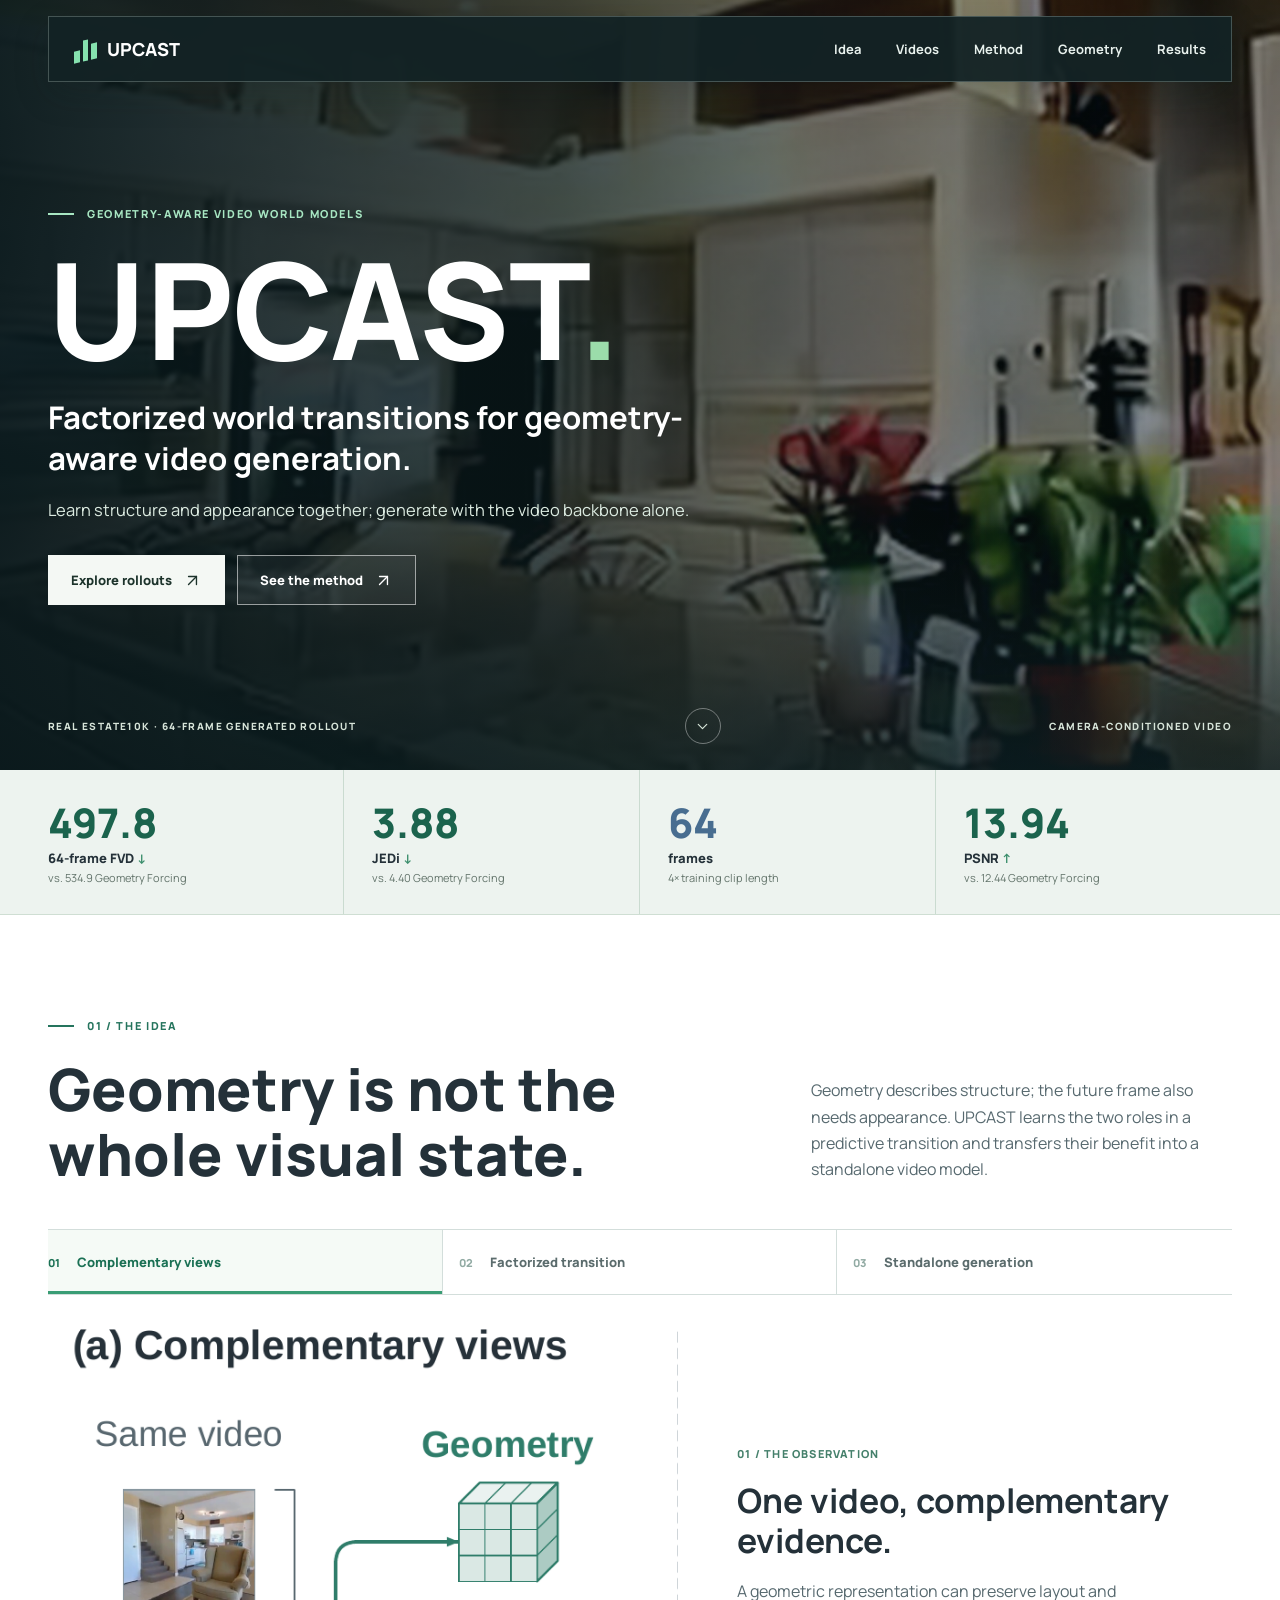
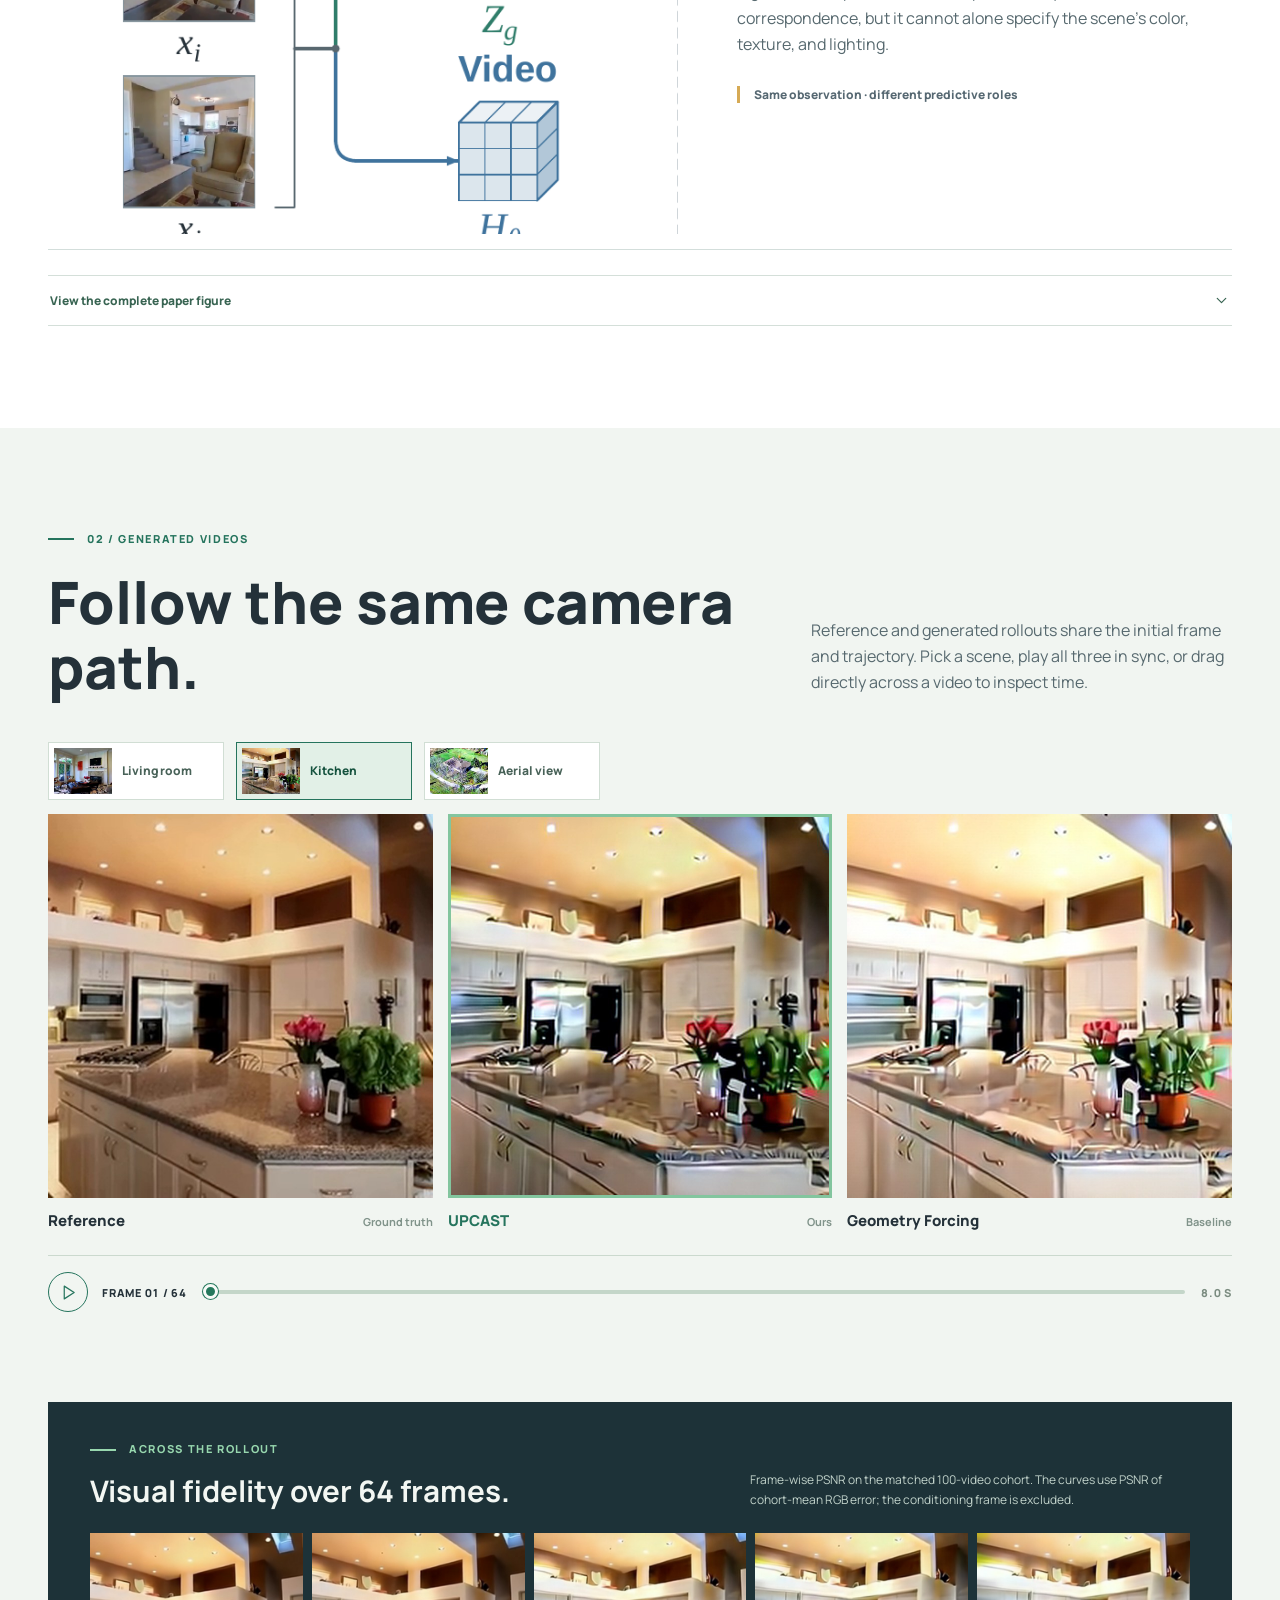
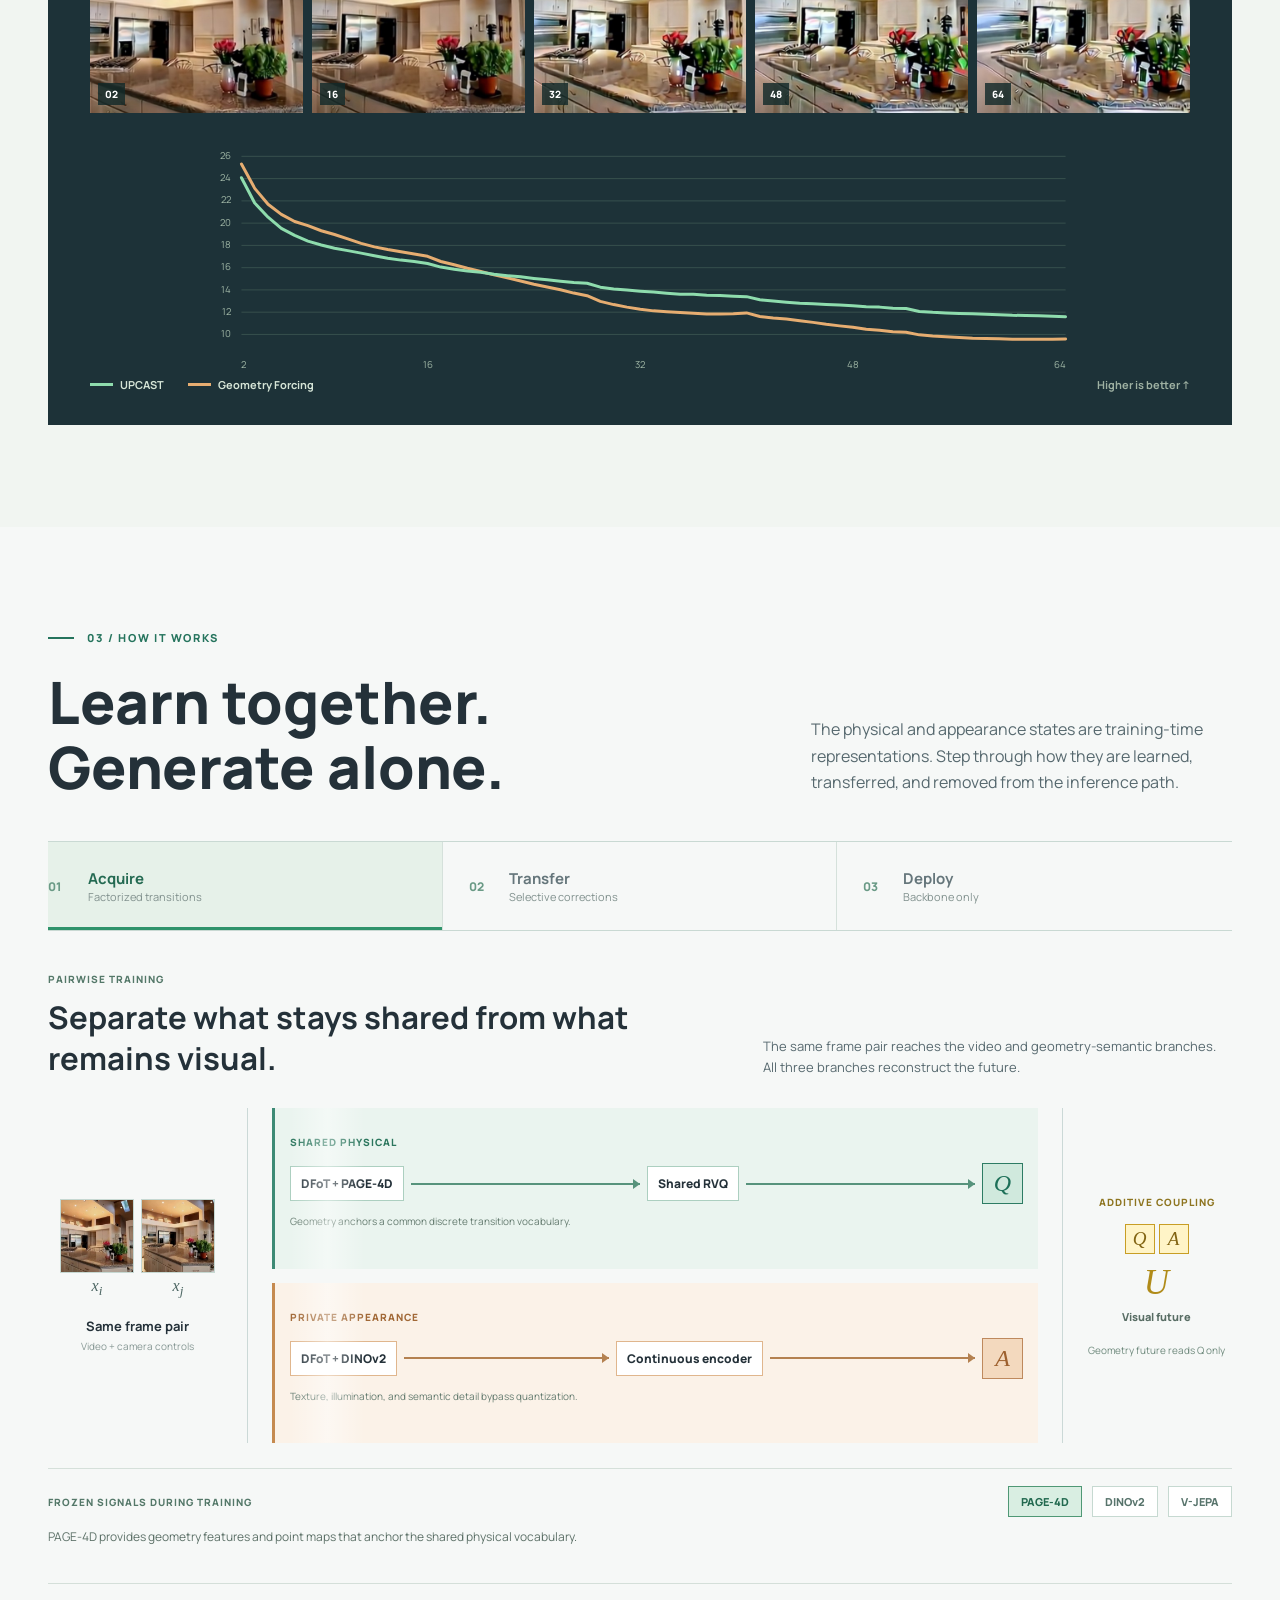
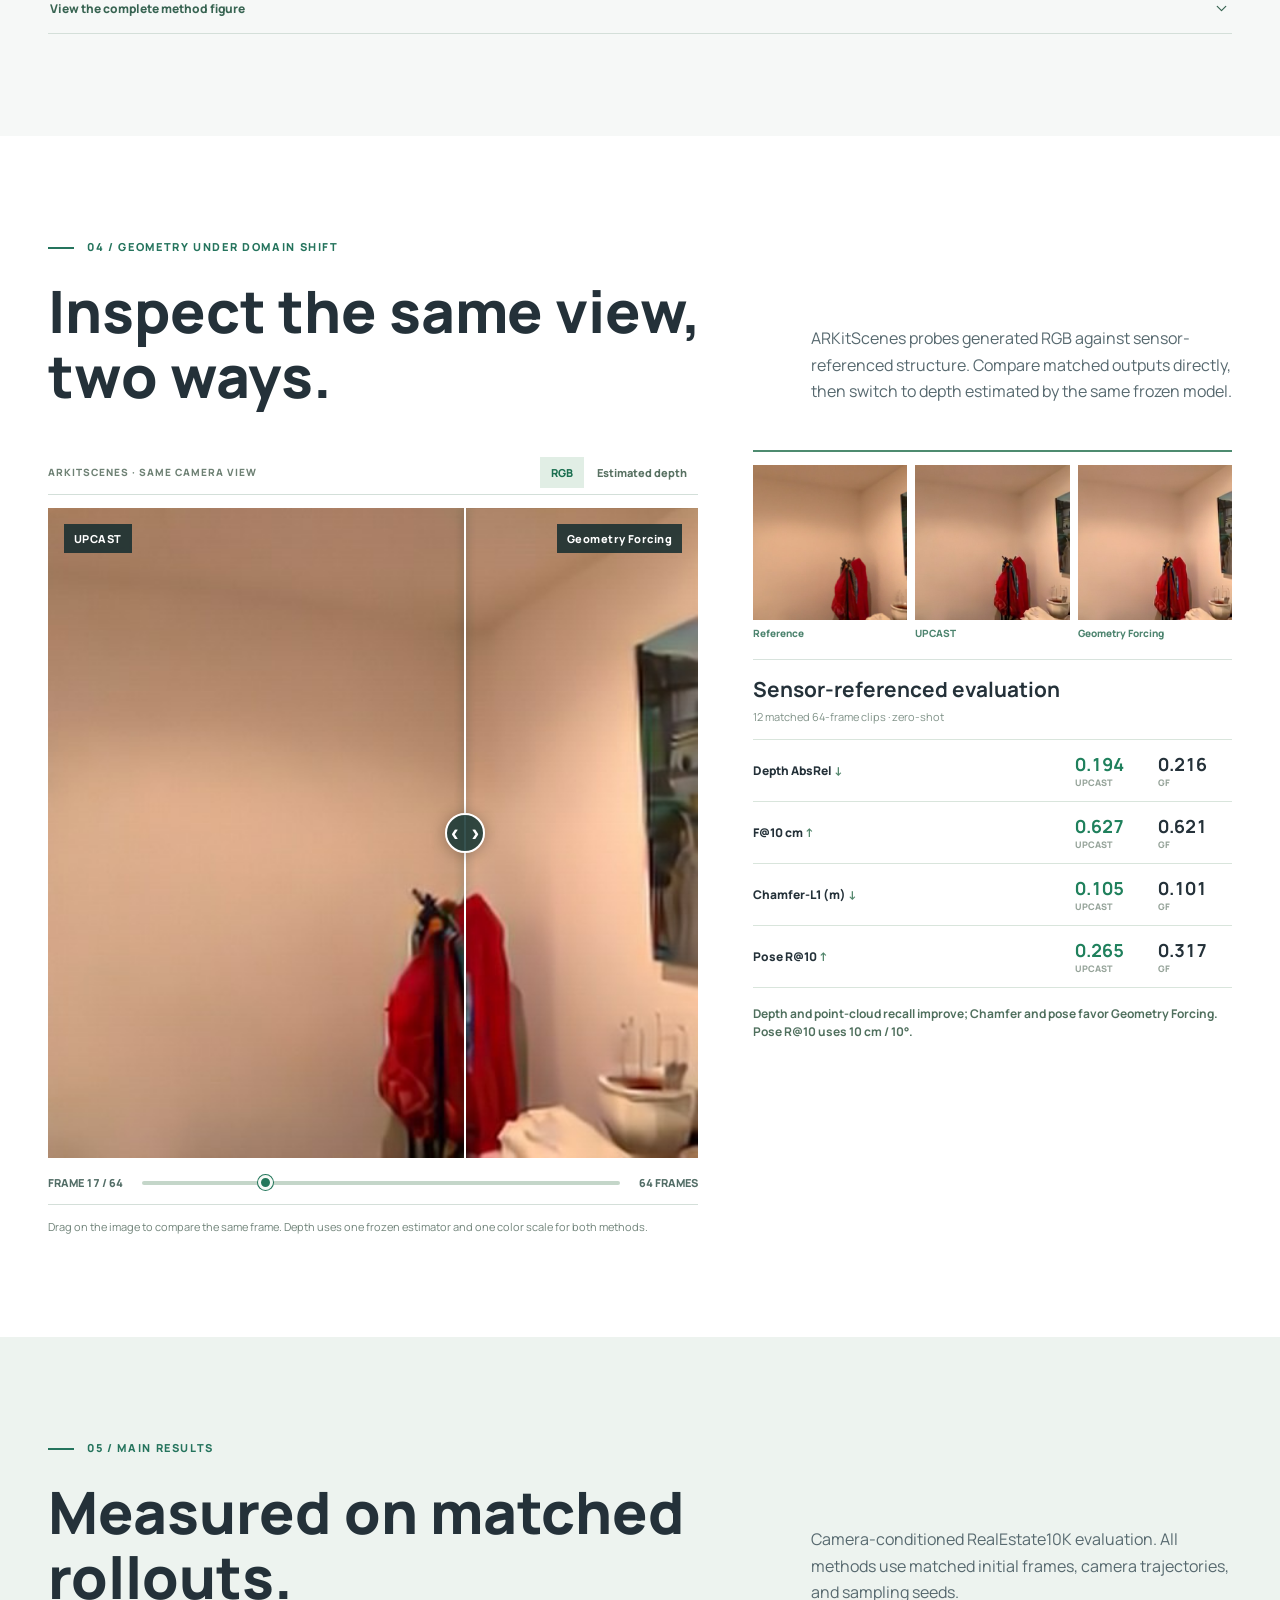
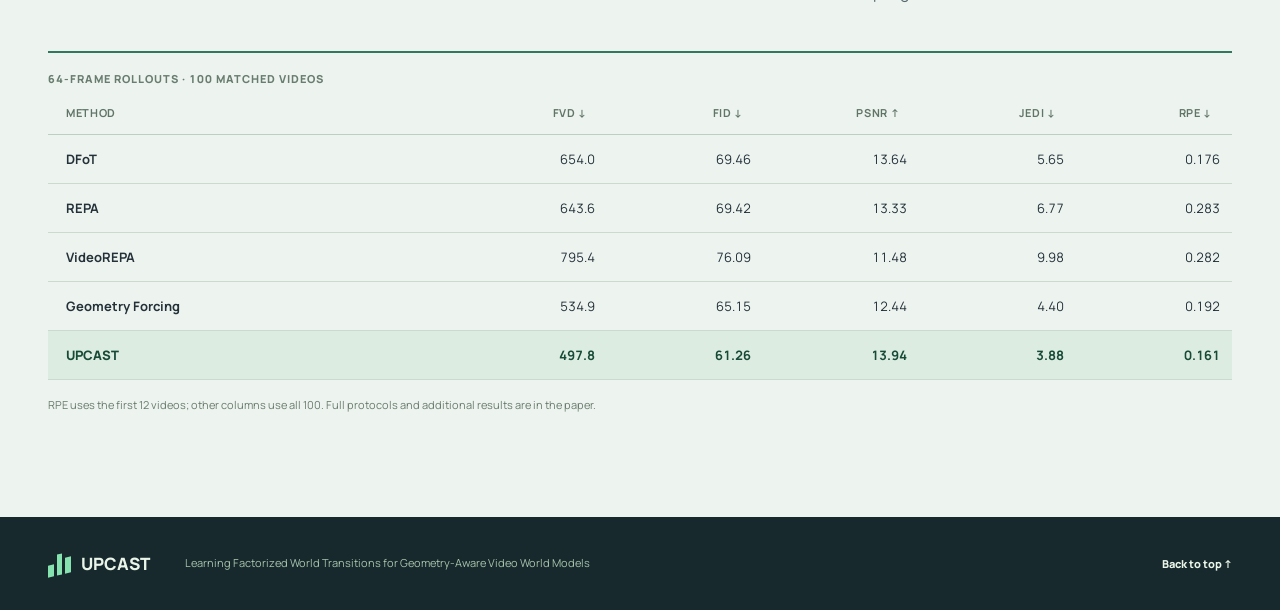
==== commit bd176e30: "Refine UPCAST project page interactions and media" ====
--- a/index.html
+++ b/index.html
@@ -4,7 +4,7 @@
   <meta charset="utf-8">
   <meta name="viewport" content="width=device-width, initial-scale=1">
   <meta name="theme-color" content="#152522">
-  <meta name="description" content="UPCAST learns factorized world transitions for geometry-aware video generation. Explore the method, synchronized rollouts, long-horizon behavior, and geometric evaluation.">
+  <meta name="description" content="UPCAST learns factorized world transitions for geometry-aware video generation. Explore the method, matched 64-frame rollouts, and geometric evaluation.">
   <title>UPCAST | Factorized World Transitions</title>
   <link rel="icon" href="assets/favicon.svg" type="image/svg+xml">
   <link rel="preload" href="assets/media/hero.jpg" as="image">
@@ -23,17 +23,16 @@
   </svg>
 
   <header class="site-header" id="top">
-    <a class="brand" href="#top" aria-label="UPCAST home"><span class="brand-mark" aria-hidden="true"><span></span><span></span><span></span></span>UPCAST</a>
-    <nav class="desktop-nav" aria-label="Primary navigation">
-      <a href="#idea">Idea</a><a href="#explore">Explore</a><a href="#horizon">Long horizon</a><a href="#geometry">Geometry</a><a href="#results">Results</a>
-    </nav>
-    <div class="header-actions">
-      <a class="header-paper" href="#method">Method <svg class="icon"><use href="#icon-arrow"/></svg></a>
+    <div class="header-inner content-width">
+      <a class="brand" href="#top" aria-label="UPCAST home"><span class="brand-mark" aria-hidden="true"><span></span><span></span><span></span></span>UPCAST</a>
+      <nav class="desktop-nav" aria-label="Primary navigation">
+        <a href="#idea">Idea</a><a href="#explore">Videos</a><a href="#method">Method</a><a href="#geometry">Geometry</a><a href="#results">Results</a>
+      </nav>
       <button class="menu-toggle icon-button" id="menuToggle" type="button" aria-label="Open navigation" aria-expanded="false"><svg class="icon"><use href="#icon-menu"/></svg></button>
     </div>
   </header>
   <nav class="mobile-nav" id="mobileNav" aria-label="Mobile navigation" hidden>
-    <a href="#idea">Idea</a><a href="#explore">Explore</a><a href="#horizon">Long horizon</a><a href="#geometry">Geometry</a><a href="#results">Results</a><a href="#method">Method</a>
+    <a href="#idea">Idea</a><a href="#explore">Videos</a><a href="#method">Method</a><a href="#geometry">Geometry</a><a href="#results">Results</a>
   </nav>
 
   <main>
@@ -43,21 +42,21 @@
       <div class="hero-inner content-width">
         <p class="eyebrow hero-eyebrow"><span class="eyebrow-line"></span> Geometry-aware video world models</p>
         <h1 id="hero-title">UPCAST<span class="hero-period">.</span></h1>
-        <p class="hero-subtitle">Learning factorized world transitions for geometry-aware video generation.</p>
-        <p class="hero-summary">Shared physical structure. Private visual detail. One standalone video model.</p>
+        <p class="hero-subtitle">Factorized world transitions for geometry-aware video generation.</p>
+        <p class="hero-summary">Learn structure and appearance together; generate with the video backbone alone.</p>
         <div class="hero-links">
           <a class="button button-light" href="#explore">Explore rollouts <svg class="icon"><use href="#icon-arrow"/></svg></a>
           <a class="button button-outline" href="#method">See the method <svg class="icon"><use href="#icon-arrow"/></svg></a>
         </div>
       </div>
-      <div class="hero-bottom content-width"><span>REAL ESTATE10K · GENERATED ROLLOUTS</span><a href="#idea" aria-label="Scroll to the idea"><svg class="icon"><use href="#icon-down"/></svg></a><span>01 / 06</span></div>
+      <div class="hero-bottom content-width"><span>REAL ESTATE10K · 64-FRAME GENERATED ROLLOUT</span><a href="#idea" aria-label="Scroll to the idea"><svg class="icon"><use href="#icon-down"/></svg></a><span>CAMERA-CONDITIONED VIDEO</span></div>
     </section>
 
     <section class="metrics-band" aria-label="Key results">
       <div class="content-width metrics-grid">
         <div class="metric"><strong>497.8</strong><span>64-frame FVD <em>↓</em></span><small>vs. 534.9 Geometry Forcing</small></div>
         <div class="metric"><strong>3.88</strong><span>JEDi <em>↓</em></span><small>vs. 4.40 Geometry Forcing</small></div>
-        <div class="metric"><strong>256</strong><span>frames</span><small>long-horizon rollout</small></div>
+        <div class="metric"><strong>64</strong><span>frames</span><small>4× training clip length</small></div>
         <div class="metric"><strong>13.94</strong><span>PSNR <em>↑</em></span><small>vs. 12.44 Geometry Forcing</small></div>
       </div>
     </section>
@@ -65,33 +64,34 @@
     <section class="section idea-section" id="idea" aria-labelledby="idea-title">
       <div class="content-width">
         <div class="section-heading two-column-heading">
-          <div><p class="eyebrow"><span class="eyebrow-line"></span> 01 / The idea</p><h2 id="idea-title">Structure is not the whole scene.</h2></div>
-          <p>Geometry carries layout and correspondence; appearance retains the texture, illumination, and detail needed for a believable future. UPCAST learns both as complementary parts of a predictive transition.</p>
+          <div><p class="eyebrow"><span class="eyebrow-line"></span> 01 / The idea</p><h2 id="idea-title">Geometry is not the whole visual state.</h2></div>
+          <p>Geometry describes structure; the future frame also needs appearance. UPCAST learns the two roles in a predictive transition and transfers their benefit into a standalone video model.</p>
         </div>
-        <div class="idea-figure figure-shell">
-          <img src="assets/media/intro_overview.svg" alt="An overview of one-way geometric alignment, factorized physical and appearance transitions, and standalone RGB generation." loading="lazy">
-          <div class="figure-foot"><span>FROM ALIGNMENT TO FACTORIZED PREDICTION</span><button class="figure-expand icon-button" type="button" data-figure="assets/media/intro_overview.svg" aria-label="Enlarge overview figure" title="Enlarge figure"><svg class="icon"><use href="#icon-expand"/></svg></button></div>
+        <div class="idea-tabs" role="tablist" aria-label="The idea in three steps">
+          <button type="button" class="active" role="tab" aria-selected="true" data-idea="alignment"><span>01</span> Complementary views</button>
+          <button type="button" role="tab" aria-selected="false" data-idea="factorized"><span>02</span> Factorized transition</button>
+          <button type="button" role="tab" aria-selected="false" data-idea="generation"><span>03</span> Standalone generation</button>
         </div>
-        <div class="idea-steps">
-          <article><span class="step-index">01</span><h3>Anchor the physical</h3><p>A geometry-anchored shared vocabulary organizes transitions seen by video and geometric representations.</p></article>
-          <article><span class="step-index">02</span><h3>Keep appearance private</h3><p>A continuous pathway preserves visual information that a geometric state alone cannot specify.</p></article>
-          <article><span class="step-index">03</span><h3>Consolidate knowledge</h3><p>The learned corrections transfer into the original autoregressive backbone; auxiliary modules leave at inference.</p></article>
+        <div class="idea-panel" role="tabpanel" id="ideaPanel">
+          <div class="idea-panel-art"><img id="ideaPanelImage" src="assets/media/intro-alignment.png" alt="The same video provides geometric and visual representations."></div>
+          <div class="idea-panel-copy"><span id="ideaPanelNumber">01 / THE OBSERVATION</span><h3 id="ideaPanelTitle">One video, complementary evidence.</h3><p id="ideaPanelText">A geometric representation can preserve layout and correspondence, but it cannot alone specify the scene's color, texture, and lighting.</p><div class="idea-panel-key" id="ideaPanelKey">Same observation · different predictive roles</div></div>
         </div>
+        <details class="paper-figure"><summary>View the complete paper figure <svg class="icon"><use href="#icon-down"/></svg></summary><div class="figure-shell"><img src="assets/media/intro_overview.png" alt="Complete paper overview: complementary views, factorized transition, and standalone generation." loading="lazy"><div class="figure-foot"><span>INTRODUCTION FIGURE</span><button class="figure-expand icon-button" type="button" data-figure="assets/media/intro_overview.png" aria-label="Enlarge overview figure" title="Enlarge figure"><svg class="icon"><use href="#icon-expand"/></svg></button></div></div></details>
       </div>
     </section>
 
     <section class="section explorer-section" id="explore" aria-labelledby="explore-title">
       <div class="content-width">
-        <div class="section-heading"><p class="eyebrow"><span class="eyebrow-line"></span> 02 / Video explorer</p><h2 id="explore-title">Watch the future unfold.</h2><p>Synchronized camera-conditioned rollouts, from the same first frame and camera path.</p></div>
+        <div class="section-heading two-column-heading"><div><p class="eyebrow"><span class="eyebrow-line"></span> 02 / Generated videos</p><h2 id="explore-title">Follow the same camera path.</h2></div><p>Reference and generated rollouts share the initial frame and trajectory. Pick a scene, play all three in sync, or drag directly across a video to inspect time.</p></div>
         <div class="scene-picks" role="group" aria-label="Choose a scene">
-          <button class="scene-pick active" type="button" aria-pressed="true" data-scene="living"><img src="assets/media/living-upcast.jpg" alt=""><span>Living room</span></button>
-          <button class="scene-pick" type="button" aria-pressed="false" data-scene="kitchen"><img src="assets/media/kitchen-upcast.jpg" alt=""><span>Kitchen</span></button>
+          <button class="scene-pick" type="button" aria-pressed="false" data-scene="living"><img src="assets/media/living-upcast.jpg" alt=""><span>Living room</span></button>
+          <button class="scene-pick active" type="button" aria-pressed="true" data-scene="kitchen"><img src="assets/media/kitchen-upcast.jpg" alt=""><span>Kitchen</span></button>
           <button class="scene-pick" type="button" aria-pressed="false" data-scene="aerial"><img src="assets/media/aerial-upcast.jpg" alt=""><span>Aerial view</span></button>
         </div>
         <div class="compare-grid" id="compareGrid">
-          <div class="compare-item"><div class="video-frame"><video id="compareRef" muted loop playsinline preload="metadata" poster="assets/media/living-reference.jpg"><source src="assets/media/living-reference.mp4" type="video/mp4"></video></div><div class="video-label"><span>Reference</span><small>Ground truth</small></div></div>
-          <div class="compare-item is-ours"><div class="video-frame"><video id="compareOurs" muted loop playsinline preload="metadata" poster="assets/media/living-upcast.jpg"><source src="assets/media/living-upcast.mp4" type="video/mp4"></video></div><div class="video-label"><span>UPCAST</span><small>Ours</small></div></div>
-          <div class="compare-item"><div class="video-frame"><video id="compareGF" muted loop playsinline preload="metadata" poster="assets/media/living-geometry-forcing.jpg"><source src="assets/media/living-geometry-forcing.mp4" type="video/mp4"></video></div><div class="video-label"><span>Geometry Forcing</span><small>Baseline</small></div></div>
+          <div class="compare-item"><div class="video-frame" data-video-scrub><video id="compareRef" muted loop playsinline preload="metadata" poster="assets/media/kitchen-reference.jpg"><source src="assets/media/kitchen-reference.mp4" type="video/mp4"></video></div><div class="video-label"><span>Reference</span><small>Ground truth</small></div></div>
+          <div class="compare-item is-ours"><div class="video-frame" data-video-scrub><video id="compareOurs" muted loop playsinline preload="metadata" poster="assets/media/kitchen-upcast.jpg"><source src="assets/media/kitchen-upcast.mp4" type="video/mp4"></video></div><div class="video-label"><span>UPCAST</span><small>Ours</small></div></div>
+          <div class="compare-item"><div class="video-frame" data-video-scrub><video id="compareGF" muted loop playsinline preload="metadata" poster="assets/media/kitchen-geometry-forcing.jpg"><source src="assets/media/kitchen-geometry-forcing.mp4" type="video/mp4"></video></div><div class="video-label"><span>Geometry Forcing</span><small>Baseline</small></div></div>
         </div>
         <div class="player-controls">
           <button type="button" class="icon-button player-button" id="comparePlay" aria-label="Play synchronized videos" title="Play or pause"><svg class="icon"><use href="#icon-play"/></svg></button>
@@ -99,54 +99,50 @@
           <input type="range" id="compareSeek" min="0" max="63" value="0" aria-label="Scrub comparison videos">
           <span class="player-duration">8.0 S</span>
         </div>
+        <div class="temporal-block" id="temporal"><div class="temporal-heading"><div><p class="eyebrow"><span class="eyebrow-line"></span> Across the rollout</p><h3>Visual fidelity over 64 frames.</h3></div><p>Frame-wise PSNR on the matched 100-video cohort. The curves use PSNR of cohort-mean RGB error; the conditioning frame is excluded.</p></div><div class="timeline-strip" aria-label="UPCAST frames from one camera-conditioned kitchen rollout"><figure><img src="assets/media/timeline-02.jpg" alt="Kitchen rollout at frame 2" loading="lazy"><figcaption>02</figcaption></figure><figure><img src="assets/media/timeline-16.jpg" alt="Kitchen rollout at frame 16" loading="lazy"><figcaption>16</figcaption></figure><figure><img src="assets/media/timeline-32.jpg" alt="Kitchen rollout at frame 32" loading="lazy"><figcaption>32</figcaption></figure><figure><img src="assets/media/timeline-48.jpg" alt="Kitchen rollout at frame 48" loading="lazy"><figcaption>48</figcaption></figure><figure><img src="assets/media/timeline-64.jpg" alt="Kitchen rollout at frame 64" loading="lazy"><figcaption>64</figcaption></figure></div><div class="chart-wrap"><svg id="driftChart" role="img" aria-label="Frame-wise PSNR from cohort-mean RGB error of UPCAST and Geometry Forcing"></svg></div><div class="chart-legend"><span><i class="legend-line ours"></i> UPCAST</span><span><i class="legend-line gf"></i> Geometry Forcing</span><span class="chart-note">Higher is better ↑</span></div></div>
       </div>
     </section>
 
-    <section class="section factor-section" id="factorization" aria-labelledby="factor-title">
-      <div class="content-width factor-layout">
-        <div class="factor-copy"><p class="eyebrow"><span class="eyebrow-line"></span> 03 / Factorized view</p><h2 id="factor-title">Two roles, one prediction.</h2><p>The physical pathway carries geometry-compatible structure. The private pathway retains complementary visual appearance, informed by frozen DINOv2 features. Coupling combines both for future visual reconstruction.</p>
-          <div class="mode-tabs" role="group" aria-label="Representation view"><button class="mode-tab" type="button" aria-pressed="false" data-mode="physical">Physical</button><button class="mode-tab" type="button" aria-pressed="false" data-mode="appearance">Appearance</button><button class="mode-tab active" type="button" aria-pressed="true" data-mode="unified">Unified</button></div>
-          <div class="mode-description" id="modeDescription">A structural depth view and full RGB appearance meet in the predictive visual state.</div>
-          <div class="factor-stat"><strong>0.25</strong><span>Cross-space CKA for fused physical and private states</span></div>
+    <section class="section method-section" id="method" aria-labelledby="method-title">
+      <div class="content-width">
+        <div class="section-heading two-column-heading"><div><p class="eyebrow"><span class="eyebrow-line"></span> 03 / How it works</p><h2 id="method-title">Learn together. Generate alone.</h2></div><p>The physical and appearance states are training-time representations. Step through how they are learned, transferred, and removed from the inference path.</p></div>
+        <div class="method-tabs" role="tablist" aria-label="Method stages"><button type="button" class="active" role="tab" aria-selected="true" data-method="acquire"><span>01</span><strong>Acquire</strong><small>Factorized transitions</small></button><button type="button" role="tab" aria-selected="false" data-method="transfer"><span>02</span><strong>Transfer</strong><small>Selective corrections</small></button><button type="button" role="tab" aria-selected="false" data-method="deploy"><span>03</span><strong>Deploy</strong><small>Backbone only</small></button></div>
+        <div class="method-stage" id="methodStage">
+          <article class="method-panel" data-method-panel="acquire" role="tabpanel">
+            <div class="method-panel-heading"><div><span>PAIRWISE TRAINING</span><h3>Separate what stays shared from what remains visual.</h3></div><p>The same frame pair reaches the video and geometry-semantic branches. All three branches reconstruct the future.</p></div>
+            <div class="acquire-diagram" aria-label="Frame pair feeds a shared geometry-anchored physical codebook and a continuous private appearance pathway; additive coupling provides visual reconstruction">
+              <div class="diagram-pair"><div class="pair-frames"><figure><img src="assets/media/method-frame-i.jpg" alt="Earlier reference kitchen frame"><figcaption>x<sub>i</sub></figcaption></figure><figure><img src="assets/media/method-frame-j.jpg" alt="Later reference kitchen frame"><figcaption>x<sub>j</sub></figcaption></figure></div><strong>Same frame pair</strong><span>Video + camera controls</span></div>
+              <div class="diagram-paths"><div class="diagram-path physical-path"><span class="path-kicker">SHARED PHYSICAL</span><div class="path-nodes"><span>DFoT + PAGE-4D</span><i></i><span>Shared RVQ</span><i></i><strong>Q</strong></div><p>Geometry anchors a common discrete transition vocabulary.</p></div><div class="diagram-path appearance-path"><span class="path-kicker">PRIVATE APPEARANCE</span><div class="path-nodes"><span>DFoT + DINOv2</span><i></i><span>Continuous encoder</span><i></i><strong>A</strong></div><p>Texture, illumination, and semantic detail bypass quantization.</p></div></div>
+              <div class="diagram-output"><span>ADDITIVE COUPLING</span><div class="coupled-mark"><span>Q</span><span>A</span></div><strong>U</strong><small>Visual future</small><em>Geometry future reads Q only</em></div>
+            </div>
+            <div class="feature-sources"><span>FROZEN SIGNALS DURING TRAINING</span><button type="button" class="active" data-feature="page" aria-pressed="true">PAGE-4D</button><button type="button" data-feature="dino" aria-pressed="false">DINOv2</button><button type="button" data-feature="vjepa" aria-pressed="false">V-JEPA</button><p id="featureExplain">PAGE-4D provides geometry features and point maps that anchor the shared physical vocabulary.</p></div>
+          </article>
+          <article class="method-panel" data-method-panel="transfer" role="tabpanel" hidden>
+            <div class="method-panel-heading"><div><span>TRAINING-ONLY TEACHER</span><h3>Move useful corrections into the video backbone.</h3></div><p>A conditioner compares video-only and fused physical codes. Its teacher informs a student only where it offers a valid Flow Matching improvement.</p></div>
+            <div class="transfer-diagram" aria-label="Fused and video-only codes produce a paired innovation; a conditional teacher provides selective distillation to the DFoT student"><div class="transfer-codes"><div><span>VIDEO-ONLY</span><strong>Q<sub>v</sub></strong></div><div><span>FUSED EVIDENCE</span><strong>Q<sub>f</sub></strong></div><p>Paired innovation <b>Q<sub>f</sub> − Q<sub>v</sub></b></p></div><div class="transfer-arrow"></div><div class="transfer-block"><span>CONDITIONER</span><strong>Teacher DFoT</strong><small>Uses fused physical evidence</small></div><div class="transfer-arrow"></div><div class="transfer-block student-block"><span>SELECTIVE DISTILLATION</span><strong>Student DFoT</strong><small>Improved predictions become backbone weights</small></div></div>
+          </article>
+          <article class="method-panel" data-method-panel="deploy" role="tabpanel" hidden>
+            <div class="method-panel-heading"><div><span>INFERENCE</span><h3>Only the original video interface remains.</h3></div><p>Input frame and camera controls enter the consolidated DFoT backbone. No geometry encoder, appearance branch, codebook, decoder, or conditioner is needed at rollout.</p></div>
+            <div class="deploy-diagram" aria-label="Input frame and camera controls enter only the DFoT backbone to generate an RGB rollout"><div class="deploy-input"><img src="assets/media/method-frame-i.jpg" alt="Input kitchen frame"><span>INPUT + CAMERA PATH</span></div><div class="deploy-arrow"></div><div class="deploy-model"><span>BACKBONE ONLY</span><strong>DFoT</strong><div class="model-pulses"><i></i><i></i><i></i><i></i><i></i></div></div><div class="deploy-arrow"></div><div class="deploy-output"><img src="assets/media/timeline-16.jpg" alt="Generated kitchen frame 16"><img src="assets/media/timeline-32.jpg" alt="Generated kitchen frame 32"><img src="assets/media/timeline-64.jpg" alt="Generated kitchen frame 64"><span>RGB ROLLOUT</span></div></div>
+          </article>
         </div>
-        <div class="factor-visual">
-          <div class="factor-stage" id="factorStage" data-mode="unified">
-            <video class="factor-depth" id="factorDepth" autoplay muted loop playsinline preload="metadata" poster="assets/media/geometry-upcast-depth.jpg"><source src="assets/media/geometry-upcast-depth.mp4" type="video/mp4"></video>
-            <video class="factor-rgb" id="factorRGB" autoplay muted loop playsinline preload="metadata" poster="assets/media/geometry-upcast-rgb.jpg"><source src="assets/media/geometry-upcast-rgb.mp4" type="video/mp4"></video>
-            <div class="factor-divider" aria-hidden="true"><span></span></div>
-            <span class="stage-tag tag-left">STRUCTURE</span><span class="stage-tag tag-right">APPEARANCE</span>
-          </div>
-          <input class="factor-split" id="factorSplit" type="range" min="5" max="95" value="50" aria-label="Adjust structure and appearance split">
-          <p class="visual-note">Image-space illustration using estimated depth and RGB; the learned states are latent, not per-pixel masks.</p>
-        </div>
-      </div>
-      <div class="content-width teacher-strip"><div class="teacher-heading"><span>FROZEN FEATURE SOURCES · TRAINING ONLY</span><p>Complementary views of the same observations, removed before inference.</p></div><div class="teacher-grid"><div class="teacher-item"><div class="teacher-glyph physical-glyph" aria-hidden="true"><i></i><i></i><i></i><i></i></div><strong>PAGE-4D</strong><span>Geometric structure and point maps</span></div><div class="teacher-item"><div class="teacher-glyph dino-glyph" aria-hidden="true"><i></i><i></i><i></i><i></i></div><strong>DINOv2</strong><span>Frame-wise semantic appearance</span></div><div class="teacher-item"><div class="teacher-glyph vjepa-glyph" aria-hidden="true"><i></i><i></i><i></i><i></i></div><strong>V-JEPA</strong><span>Spatiotemporal predictive features</span></div></div></div>
-    </section>
-
-    <section class="section horizon-section" id="horizon" aria-labelledby="horizon-title">
-      <div class="content-width">
-        <div class="section-heading two-column-heading"><div><p class="eyebrow"><span class="eyebrow-line"></span> 04 / Long-horizon generation</p><h2 id="horizon-title">Beyond the training horizon.</h2></div><p>Our model is trained on 16-frame clips. Explore a 256-frame autoregressive rollout, then inspect how RGB fidelity changes over time across the paired evaluation cohort.</p></div>
-        <div class="horizon-topline"><span>REAL ESTATE10K</span><span>256 FRAMES · 16× TRAINING HORIZON</span></div>
-        <div class="horizon-showcase"><div class="horizon-video"><video id="horizonOurs" muted loop playsinline preload="metadata" poster="assets/media/horizon-upcast-128.jpg"><source src="assets/media/horizon-upcast.mp4" type="video/mp4"></video><span>UPCAST · AUTOREGRESSIVE ROLLOUT</span></div><div class="horizon-frames"><div><img src="assets/media/horizon-upcast-001.jpg" alt="Frame 2 of the rollout"><span>02</span></div><div><img src="assets/media/horizon-upcast-064.jpg" alt="Frame 65 of the rollout"><span>65</span></div><div><img src="assets/media/horizon-upcast-128.jpg" alt="Frame 129 of the rollout"><span>129</span></div><div><img src="assets/media/horizon-upcast-192.jpg" alt="Frame 193 of the rollout"><span>193</span></div><div><img src="assets/media/horizon-upcast-255.jpg" alt="Frame 256 of the rollout"><span>256</span></div></div></div>
-        <div class="player-controls horizon-controls"><button type="button" class="icon-button player-button" id="horizonPlay" aria-label="Play long-horizon videos" title="Play or pause"><svg class="icon"><use href="#icon-play"/></svg></button><span class="frame-count" id="horizonFrame">FRAME 001 / 256</span><input type="range" id="horizonSeek" min="0" max="255" value="0" aria-label="Scrub long-horizon videos"><span class="player-duration">32.0 S</span></div>
-        <div class="drift-panel"><div class="drift-heading"><div><h3>Frame-wise RGB fidelity</h3><p>PSNR from cohort-mean RGB error · conditioning frame excluded</p></div><div class="drift-switch" role="group" aria-label="Evaluation horizon"><button type="button" class="active" data-chart="short" aria-pressed="true">64 frames <small>n=100</small></button><button type="button" data-chart="long" aria-pressed="false">256 frames <small>n=12</small></button></div></div><div class="chart-wrap"><svg id="driftChart" role="img" aria-label="Frame-wise PSNR from cohort-mean RGB error of UPCAST and Geometry Forcing"></svg></div><div class="chart-legend"><span><i class="legend-line ours"></i> UPCAST</span><span><i class="legend-line gf"></i> Geometry Forcing</span><span class="chart-note">Higher is better ↑</span></div></div>
+        <details class="paper-figure method-paper"><summary>View the complete method figure <svg class="icon"><use href="#icon-down"/></svg></summary><div class="figure-shell"><img src="assets/media/method_overview.png" alt="Complete paper method: factorized learning, selective transfer, and backbone-only inference." loading="lazy"><div class="figure-foot"><span>METHOD FIGURE</span><button class="figure-expand icon-button" type="button" data-figure="assets/media/method_overview.png" aria-label="Enlarge method figure" title="Enlarge figure"><svg class="icon"><use href="#icon-expand"/></svg></button></div></div></details>
       </div>
     </section>
 
     <section class="section geometry-section" id="geometry" aria-labelledby="geometry-title">
-      <div class="content-width"><div class="section-heading two-column-heading"><div><p class="eyebrow"><span class="eyebrow-line"></span> 05 / Geometry under domain shift</p><h2 id="geometry-title">Look beyond RGB.</h2></div><p>Zero-shot ARKitScenes probes how generated views hold up against sensor-referenced structure. The outcome is a balance, not a claim of uniform geometric superiority.</p></div>
+      <div class="content-width"><div class="section-heading two-column-heading"><div><p class="eyebrow"><span class="eyebrow-line"></span> 04 / Geometry under domain shift</p><h2 id="geometry-title">Inspect the same view, two ways.</h2></div><p>ARKitScenes probes generated RGB against sensor-referenced structure. Compare matched outputs directly, then switch to depth estimated by the same frozen model.</p></div>
         <div class="geometry-layout">
-          <div class="geometry-player"><div class="geometry-toolbar"><span>ARKITSCENES · GENERATED VIEW</span><div class="geometry-toggle" role="group" aria-label="Geometry visualization"><button type="button" class="active" data-geo-view="rgb" aria-pressed="true">RGB</button><button type="button" data-geo-view="depth" aria-pressed="false">Estimated depth</button></div></div><div class="geometry-videos"><div><video id="geoOurs" autoplay muted loop playsinline preload="metadata" poster="assets/media/geometry-upcast-rgb.jpg"><source src="assets/media/geometry-upcast-rgb.mp4" type="video/mp4"></video><span>UPCAST</span></div><div><video id="geoGF" autoplay muted loop playsinline preload="metadata" poster="assets/media/geometry-geometry-forcing-rgb.jpg"><source src="assets/media/geometry-geometry-forcing-rgb.mp4" type="video/mp4"></video><span>Geometry Forcing</span></div></div><p class="visual-note">Depth uses the same frozen estimator and color scale for both generated videos.</p></div>
-          <div class="geometry-metrics"><h3>Sensor-referenced evaluation</h3><p>12 matched 64-frame clips · zero-shot</p><div class="geo-metric"><span>Depth AbsRel <em>↓</em></span><div><strong>0.194</strong><small>UPCAST</small></div><div><strong>0.216</strong><small>GF</small></div></div><div class="geo-metric"><span>F@10 cm <em>↑</em></span><div><strong>0.627</strong><small>UPCAST</small></div><div><strong>0.621</strong><small>GF</small></div></div><div class="geo-metric"><span>Chamfer-L1 (m) <em>↓</em></span><div><strong>0.105</strong><small>UPCAST</small></div><div><strong>0.101</strong><small>GF</small></div></div><div class="geo-metric"><span>Pose R@10 <em>↑</em></span><div><strong>0.265</strong><small>UPCAST</small></div><div><strong>0.317</strong><small>GF</small></div></div><p class="geometry-takeaway">Pose R@10 uses 10 cm / 10°. Depth and point-cloud recall improve; surface and pose results are mixed.</p></div>
+          <div class="geometry-player"><div class="geometry-toolbar"><span>ARKITSCENES · SAME CAMERA VIEW</span><div class="geometry-toggle" role="group" aria-label="Geometry visualization"><button type="button" class="active" data-geo-view="rgb" aria-pressed="true">RGB</button><button type="button" data-geo-view="depth" aria-pressed="false">Estimated depth</button></div></div>
+            <div class="geometry-compare" id="geometryCompare" style="--split:64%"><img id="geoOurs" src="assets/media/geometry-upcast-rgb-17.jpg" alt="UPCAST generated ARKitScenes view"><img class="geometry-compare-overlay" id="geoGF" src="assets/media/geometry-geometry-forcing-rgb-17.jpg" alt="Geometry Forcing generated ARKitScenes view"><span class="geometry-compare-label label-ours">UPCAST</span><span class="geometry-compare-label label-gf">Geometry Forcing</span><div class="geometry-handle" id="geoHandle" role="slider" tabindex="0" aria-label="Reveal Geometry Forcing compared with UPCAST" aria-valuemin="5" aria-valuemax="95" aria-valuenow="64" aria-valuetext="64% UPCAST, 36% Geometry Forcing"><span></span></div></div>
+            <div class="geometry-scrub"><span id="geoFrameLabel">FRAME 17 / 64</span><input id="geoFrameRange" type="range" min="0" max="8" value="2" aria-label="Choose geometry comparison frame"><span>64 FRAMES</span></div><p class="visual-note" id="geoVisualNote">Drag on the image to compare the same frame. Depth uses one frozen estimator and one color scale for both methods.</p>
+          </div>
+          <div class="geometry-side"><div class="geometry-views" aria-label="Complete matched views at the selected frame"><figure><img id="geoReference" src="assets/media/geometry-reference-17.jpg" alt="Reference ARKitScenes frame 17"><figcaption>Reference</figcaption></figure><figure><img id="geoOursFull" src="assets/media/geometry-upcast-rgb-17.jpg" alt="Complete UPCAST frame 17"><figcaption>UPCAST</figcaption></figure><figure><img id="geoGFFull" src="assets/media/geometry-geometry-forcing-rgb-17.jpg" alt="Complete Geometry Forcing frame 17"><figcaption>Geometry Forcing</figcaption></figure></div><div class="geometry-metrics"><h3>Sensor-referenced evaluation</h3><p>12 matched 64-frame clips · zero-shot</p><div class="geo-metric"><span>Depth AbsRel <em>↓</em></span><div><strong>0.194</strong><small>UPCAST</small></div><div><strong>0.216</strong><small>GF</small></div></div><div class="geo-metric"><span>F@10 cm <em>↑</em></span><div><strong>0.627</strong><small>UPCAST</small></div><div><strong>0.621</strong><small>GF</small></div></div><div class="geo-metric"><span>Chamfer-L1 (m) <em>↓</em></span><div><strong>0.105</strong><small>UPCAST</small></div><div><strong>0.101</strong><small>GF</small></div></div><div class="geo-metric"><span>Pose R@10 <em>↑</em></span><div><strong>0.265</strong><small>UPCAST</small></div><div><strong>0.317</strong><small>GF</small></div></div><p class="geometry-takeaway">Depth and point-cloud recall improve; Chamfer and pose favor Geometry Forcing. Pose R@10 uses 10 cm / 10°.</p></div></div>
         </div>
       </div>
     </section>
 
-    <section class="section method-section" id="method" aria-labelledby="method-title"><div class="content-width"><div class="section-heading two-column-heading"><div><p class="eyebrow"><span class="eyebrow-line"></span> Inside the method</p><h2 id="method-title">Learn together. Generate alone.</h2></div><p>Factorized transition learning, a conditional teacher, and selective knowledge transfer are training-time mechanisms. At inference, only the original DFoT backbone remains.</p></div><div class="process-flow" aria-label="Three stages: acquire factorized transitions, transfer predictive corrections, and generate with the original backbone"><div class="process-step"><span class="process-number">01 / ACQUIRE</span><div class="process-glyph glyph-acquire" aria-hidden="true"><i></i><i></i><i></i><i></i><i></i><i></i></div><strong>Factorize the transition</strong><small>Shared physical + private appearance</small></div><div class="process-step"><span class="process-number">02 / TRANSFER</span><div class="process-glyph glyph-transfer" aria-hidden="true"><i></i><i></i><i></i><i></i><i></i></div><strong>Teach the backbone</strong><small>Selective predictive corrections</small></div><div class="process-step"><span class="process-number">03 / GENERATE</span><div class="process-glyph glyph-generate" aria-hidden="true"><i></i><i></i><i></i><i></i><i></i></div><strong>Roll out standalone</strong><small>Original autoregressive DFoT</small></div></div><div class="method-figure figure-shell"><img src="assets/media/method_overview.svg" alt="UPCAST method: factorized transition learning, selective knowledge transfer, and backbone-only inference." loading="lazy"><div class="figure-foot"><span>UPCAST METHOD OVERVIEW</span><button class="figure-expand icon-button" type="button" data-figure="assets/media/method_overview.svg" aria-label="Enlarge method figure" title="Enlarge figure"><svg class="icon"><use href="#icon-expand"/></svg></button></div></div></div></section>
-
-    <section class="section results-section" id="results" aria-labelledby="results-title"><div class="content-width"><div class="section-heading two-column-heading"><div><p class="eyebrow"><span class="eyebrow-line"></span> 06 / Main results</p><h2 id="results-title">Quality that carries forward.</h2></div><p>Camera-conditioned RealEstate10K evaluation. All methods share the same initial frame, camera trajectories, and sampling seeds.</p></div><div class="results-table-wrap"><table class="results-table"><caption>64-frame rollouts · 100 matched videos</caption><thead><tr><th scope="col">Method</th><th scope="col">FVD ↓</th><th scope="col">FID ↓</th><th scope="col">PSNR ↑</th><th scope="col">JEDi ↓</th><th scope="col">RPE ↓</th></tr></thead><tbody><tr><th scope="row">DFoT</th><td>654.0</td><td>69.46</td><td>13.64</td><td>5.65</td><td>0.176</td></tr><tr><th scope="row">REPA</th><td>643.6</td><td>69.42</td><td>13.33</td><td>6.77</td><td>0.283</td></tr><tr><th scope="row">VideoREPA</th><td>795.4</td><td>76.09</td><td>11.48</td><td>9.98</td><td>0.282</td></tr><tr><th scope="row">Geometry Forcing</th><td>534.9</td><td>65.15</td><td>12.44</td><td>4.40</td><td>0.192</td></tr><tr class="ours-row"><th scope="row">UPCAST</th><td><strong>497.8</strong></td><td><strong>61.26</strong></td><td><strong>13.94</strong></td><td><strong>3.88</strong></td><td><strong>0.161</strong></td></tr></tbody></table></div><p class="results-note">RPE uses the first 12 videos; other columns use all 100. Full protocols and additional results are in the paper.</p></div></section>
-
-    <section class="closing"><div class="content-width closing-inner"><p class="eyebrow"><span class="eyebrow-line"></span> Explore the work</p><h2>World transitions need<br><em>both sides of the scene.</em></h2><a class="button button-light" href="#method">See the method <svg class="icon"><use href="#icon-arrow"/></svg></a></div></section>
+    <section class="section results-section" id="results" aria-labelledby="results-title"><div class="content-width"><div class="section-heading two-column-heading"><div><p class="eyebrow"><span class="eyebrow-line"></span> 05 / Main results</p><h2 id="results-title">Measured on matched rollouts.</h2></div><p>Camera-conditioned RealEstate10K evaluation. All methods use matched initial frames, camera trajectories, and sampling seeds.</p></div><div class="results-table-wrap"><table class="results-table"><caption>64-frame rollouts · 100 matched videos</caption><thead><tr><th scope="col">Method</th><th scope="col">FVD ↓</th><th scope="col">FID ↓</th><th scope="col">PSNR ↑</th><th scope="col">JEDi ↓</th><th scope="col">RPE ↓</th></tr></thead><tbody><tr><th scope="row">DFoT</th><td>654.0</td><td>69.46</td><td>13.64</td><td>5.65</td><td>0.176</td></tr><tr><th scope="row">REPA</th><td>643.6</td><td>69.42</td><td>13.33</td><td>6.77</td><td>0.283</td></tr><tr><th scope="row">VideoREPA</th><td>795.4</td><td>76.09</td><td>11.48</td><td>9.98</td><td>0.282</td></tr><tr><th scope="row">Geometry Forcing</th><td>534.9</td><td>65.15</td><td>12.44</td><td>4.40</td><td>0.192</td></tr><tr class="ours-row"><th scope="row">UPCAST</th><td><strong>497.8</strong></td><td><strong>61.26</strong></td><td><strong>13.94</strong></td><td><strong>3.88</strong></td><td><strong>0.161</strong></td></tr></tbody></table></div><p class="results-note">RPE uses the first 12 videos; other columns use all 100. Full protocols and additional results are in the paper.</p></div></section>
   </main>
   <footer class="site-footer"><div class="content-width"><a class="brand" href="#top"><span class="brand-mark" aria-hidden="true"><span></span><span></span><span></span></span>UPCAST</a><p>Learning Factorized World Transitions for Geometry-Aware Video World Models</p><a href="#top">Back to top ↑</a></div></footer>
 
--- a/assets/site.css
+++ b/assets/site.css
@@ -31,3 +31,269 @@
 @media(max-width:920px){.teacher-item{grid-template-columns:58px 1fr;padding-inline:10px}.teacher-glyph i{width:11px;height:11px}.teacher-item strong{font-size:11px}.teacher-item>span{font-size:9px}}
 @media(max-width:360px){.hero h1{font-size:4.25rem}.hero-links{flex-direction:row;gap:6px}.hero .button{padding:0 9px;font-size:10px;min-height:43px;gap:5px}.hero .button .icon{width:14px;height:14px}}
 @media(max-width:560px){.compare-grid{display:flex;overflow-x:auto;scroll-snap-type:x mandatory;gap:10px;padding-bottom:8px}.compare-item{flex:0 0 70%;scroll-snap-align:start}.compare-item.is-ours{order:-1}.video-label{display:flex;font-size:12px}.video-label small{display:inline;font-size:9px}.teacher-strip{margin-top:48px}.teacher-heading{display:block}.teacher-heading p{margin:6px 0 0}.teacher-grid{grid-template-columns:1fr}.teacher-item{border-right:0;border-bottom:1px solid #e2eae3;padding:9px 0;grid-template-columns:60px 1fr}.teacher-item:last-child{border:0}.teacher-glyph{height:42px}.horizon-showcase{display:block;height:auto}.horizon-video{aspect-ratio:1}.horizon-frames{display:flex;overflow-x:auto;gap:6px;height:auto;margin-top:7px}.horizon-frames>div{flex:0 0 21%;aspect-ratio:1}.horizon-frames>div:last-child{grid-column:auto}.horizon-frames span{font-size:8px;left:4px;bottom:4px;padding:3px 4px}}
+
+/* Project-page presentation: the paper figures remain available without making
+   dense print diagrams carry the primary on-screen explanation. */
+:root{--ink:#243139;--ink-soft:#57696f;--green:#25745d;--line:#d3dedb;--paper:#f8faf9;--dark:#172a2e}
+h2{font-size:3.65rem;line-height:1.12}
+.site-header{top:16px;height:auto;padding:0;border:0;background:transparent}
+.header-inner{min-height:66px;display:flex;align-items:center;justify-content:space-between;gap:30px;padding:0 25px;background:rgba(19,34,37,.94);border:1px solid rgba(225,242,232,.24);box-shadow:0 12px 35px #081a1b30}
+.site-header .brand{font-size:18px;letter-spacing:0}
+.desktop-nav{gap:35px}
+.desktop-nav a{font-size:13px;font-weight:700;color:#e8f1ed;opacity:1}
+.desktop-nav a:hover{color:#a2e2ba}
+.hero{height:min(770px,87svh);min-height:625px}
+.hero-video{object-position:center 54%;filter:saturate(.87) brightness(.77)}
+.hero-wash{background:linear-gradient(90deg,rgba(9,24,27,.95),rgba(10,26,28,.7) 44%,rgba(12,28,30,.35) 75%,rgba(12,28,30,.27)),linear-gradient(0deg,#0d2327b8,transparent 33%)}
+.hero-inner{padding-top:205px}
+.hero h1{font-size:8.4rem;margin-bottom:24px}
+.hero-subtitle{font-size:1.95rem;max-width:690px}
+.hero-summary{font-size:1.03rem;max-width:650px}
+.hero-bottom{bottom:26px}
+.metrics-band{background:#edf3ef}
+.metric{min-height:128px}
+.metric strong{font-size:2.55rem}
+.metric:nth-child(3) strong{color:#486d90}
+.section{padding:102px 0}
+.section-heading{margin-bottom:41px}
+.section-heading>p{font-size:1rem}
+.two-column-heading{grid-template-columns:minmax(0,1.25fr) minmax(320px,.75fr)}
+.figure-shell{border-color:#dbe3df}
+.figure-shell>img{width:100%;height:auto;display:block}
+.paper-figure{margin-top:25px;border-top:1px solid #d4dfd9;border-bottom:1px solid #d4dfd9}
+.paper-figure summary{list-style:none;display:flex;align-items:center;justify-content:space-between;padding:16px 2px;cursor:pointer;color:#386452;font-size:12px;font-weight:800}
+.paper-figure summary::-webkit-details-marker{display:none}
+.paper-figure summary .icon{width:17px;height:17px;transition:transform .2s}
+.paper-figure[open] summary .icon{transform:rotate(180deg)}
+.paper-figure .figure-shell{margin:0 0 16px}
+.idea-tabs{display:grid;grid-template-columns:repeat(3,1fr);border-top:1px solid var(--line);border-bottom:1px solid var(--line)}
+.idea-tabs button{border:0;border-right:1px solid var(--line);background:transparent;color:#5b6c6d;text-align:left;padding:18px 16px;font-size:13px;font-weight:800;min-height:64px}
+.idea-tabs button:first-child{padding-left:0}
+.idea-tabs button:last-child{border-right:0}
+.idea-tabs button span{color:#91aaa3;margin-right:14px;font-size:11px}
+.idea-tabs button.active{color:#1a7054;box-shadow:inset 0 -3px #3a9d75;background:#f5faf6}
+.idea-tabs button.active span{color:#1a7054}
+.idea-panel{display:grid;grid-template-columns:minmax(0,1.12fr) minmax(300px,.88fr);gap:5%;align-items:center;min-height:555px;border-bottom:1px solid var(--line)}
+.idea-panel-art{height:525px;display:grid;place-items:center;overflow:hidden}
+.idea-panel-art img{width:100%;height:100%;object-fit:contain}
+.idea-panel-copy{padding:35px 25px 35px 0}
+.idea-panel-copy>span{font-size:11px;letter-spacing:.11em;color:#45806b;font-weight:800}
+.idea-panel-copy h3{font-size:2.1rem;line-height:1.18;margin:18px 0}
+.idea-panel-copy p{font-size:1rem;color:var(--ink-soft);max-width:460px}
+.idea-panel-key{margin-top:28px;border-left:3px solid #d6aa55;padding-left:14px;color:#566872;font-size:12px;font-weight:800}
+.scene-picks{margin-bottom:14px}
+.scene-pick{min-width:176px}
+.video-frame{cursor:ew-resize;touch-action:pan-y}
+.temporal-block{background:#1d3238;color:#f3f7f3;margin-top:90px;padding:38px 42px 33px}
+.temporal-heading{display:grid;grid-template-columns:1fr minmax(250px,440px);gap:35px;align-items:end;margin-bottom:23px}
+.temporal-heading .eyebrow{color:#97d7ae;margin-bottom:13px}
+.temporal-heading h3{font-size:1.85rem;margin:0}
+.temporal-heading>p{font-size:12px;color:#c1d2ca;margin:0}
+.timeline-strip{display:grid;grid-template-columns:repeat(5,minmax(0,1fr));gap:9px}
+.timeline-strip figure{margin:0;position:relative;min-width:0;aspect-ratio:1.18;overflow:hidden;background:#223f40}
+.timeline-strip img{width:100%;height:100%;object-fit:cover}
+.timeline-strip figcaption{position:absolute;left:8px;bottom:8px;background:#122a2ace;color:#fff;padding:4px 7px;font-size:10px;font-weight:800}
+.temporal-block .chart-wrap{height:225px;margin-top:32px}
+.temporal-block .chart-legend{margin-top:7px}
+.method-section{background:#f6f8f7}
+.method-tabs{display:grid;grid-template-columns:repeat(3,1fr);border-top:1px solid #c9d9d3;border-bottom:1px solid #c9d9d3}
+.method-tabs button{display:grid;grid-template-columns:40px 1fr;grid-template-rows:auto auto;align-content:center;text-align:left;min-height:88px;padding:12px 26px;border:0;border-right:1px solid #d5e1db;background:transparent;color:#65767b}
+.method-tabs button:first-child{padding-left:0}
+.method-tabs button:last-child{border:0}
+.method-tabs button.active{background:#e6f1e9;color:#246a52;box-shadow:inset 0 -3px #2f936b}
+.method-tabs button span{grid-row:span 2;align-self:center;color:#6a9a86;font-size:12px;font-weight:800}
+.method-tabs button strong{font-size:15px}
+.method-tabs button small{font-size:11px;color:#81918e}
+.method-stage{min-height:580px}
+.method-panel[hidden]{display:none}
+.method-panel-heading{display:grid;grid-template-columns:1fr minmax(260px,.7fr);align-items:end;gap:44px;margin:35px 0 30px}
+.method-panel-heading span,.diagram-output>span,.feature-sources>span,.transfer-block>span,.transfer-codes>div span,.deploy-model>span,.deploy-input>span,.deploy-output>span{font-size:10px;letter-spacing:.1em;font-weight:800;color:#547869}
+.method-panel-heading h3{font-size:1.95rem;max-width:600px;margin:9px 0 0}
+.method-panel-heading p{margin:0;color:var(--ink-soft);font-size:13px}
+.acquire-diagram{display:grid;grid-template-columns:200px minmax(0,1fr) 170px;align-items:stretch;gap:24px;min-height:335px}
+.diagram-pair{display:flex;flex-direction:column;justify-content:center;align-items:center;border-right:1px solid #cbd9d7;padding-right:20px;text-align:center}
+.pair-frames{display:flex;gap:7px;margin-bottom:17px}
+.pair-frames figure{margin:0;width:74px}
+.pair-frames img{width:74px;height:74px;object-fit:cover;border:1px solid #c6d8d2}
+.pair-frames figcaption{font-family:Georgia,serif;font-style:italic;font-size:16px;color:#4f6865;margin-top:4px}
+.diagram-pair strong{font-size:13px}
+.diagram-pair>span{font-size:10px;color:#879895;margin-top:4px}
+.diagram-paths{display:grid;grid-template-rows:1fr 1fr;gap:14px}
+.diagram-path{position:relative;border-left:3px solid #3d8a75;padding:21px 15px 12px;background:#eaf4ef;overflow:hidden}
+.diagram-path::after{content:"";position:absolute;top:0;bottom:0;width:75px;background:linear-gradient(90deg,transparent,#ffffff76,transparent);animation:pathTravel 5s linear infinite;pointer-events:none}
+.appearance-path{border-color:#c58a4f;background:#fbf2e8}
+.appearance-path::after{animation-delay:1.6s}
+.path-kicker{font-size:10px;font-weight:800;letter-spacing:.1em;color:#2b765d}
+.appearance-path .path-kicker{color:#a16836}
+.path-nodes{display:flex;align-items:center;gap:7px;margin-top:12px;white-space:nowrap}
+.path-nodes span{border:1px solid #accfc0;background:#fff;padding:8px 10px;font-size:12px;font-weight:800}
+.appearance-path .path-nodes span{border-color:#e0b68d}
+.path-nodes i{height:2px;min-width:11px;flex:1;background:#57937c;position:relative}
+.path-nodes i::after,.transfer-arrow::after,.deploy-arrow::after{content:"";position:absolute;right:0;top:-4px;border-left:7px solid currentColor;border-top:5px solid transparent;border-bottom:5px solid transparent}
+.appearance-path .path-nodes i{background:#b48150;color:#b48150}
+.physical-path .path-nodes i{color:#57937c}
+.path-nodes strong{display:grid;place-items:center;width:41px;height:41px;border:1px solid #2d7c64;background:#d0e9dd;color:#1d7058;font:italic 24px Georgia,serif}
+.appearance-path .path-nodes strong{border-color:#be895d;background:#f3d9be;color:#9d602e}
+.diagram-path p{font-size:10px;color:#657c70;margin:10px 0 0;line-height:1.4}
+.diagram-output{border-left:1px solid #cbd9d7;display:flex;flex-direction:column;align-items:center;justify-content:center;text-align:center;padding-left:18px}
+.diagram-output>span{color:#8e7520}
+.coupled-mark{display:grid;grid-template-columns:repeat(2,1fr);gap:4px;margin:15px 0 9px}
+.coupled-mark span{display:grid;place-items:center;width:30px;height:30px;border:1px solid #c89e25;background:#fff4c7;color:#826413;font:italic 19px Georgia,serif}
+.diagram-output>strong{font:italic 35px Georgia,serif;color:#b08b19}
+.diagram-output small{font-size:11px;color:#586d64;font-weight:800;margin-top:6px}
+.diagram-output em{font-size:10px;color:#6f8a7d;font-style:normal;margin-top:19px;line-height:1.4}
+.feature-sources{display:flex;align-items:center;flex-wrap:wrap;gap:10px;border-top:1px solid #d5e0da;margin-top:25px;padding-top:17px}
+.feature-sources>span{margin-right:auto}
+.feature-sources button{font-size:11px;font-weight:800;border:1px solid #c6d9d1;color:#58746c;background:#fff;padding:7px 12px}
+.feature-sources button.active{background:#d9eee2;border-color:#4f9875;color:#22694f}
+.feature-sources p{flex-basis:100%;margin:0;color:#5d7168;font-size:12px;min-height:25px}
+@keyframes pathTravel{from{left:-90px}to{left:100%}}
+.transfer-diagram,.deploy-diagram{display:grid;grid-template-columns:minmax(0,1fr) 42px minmax(0,1fr) 42px minmax(0,1fr);align-items:center;gap:12px;min-height:295px;border-top:1px solid #d4e0d9;border-bottom:1px solid #d4e0d9;padding:25px 0}
+.transfer-codes{display:grid;grid-template-columns:1fr 1fr;gap:10px}
+.transfer-codes>div{background:#e9f3ef;border-top:2px solid #397d65;padding:19px 14px;min-height:108px}
+.transfer-codes>div:nth-child(2){background:#e3eee9}
+.transfer-codes strong{display:block;font:italic 34px Georgia,serif;color:#2b765f;margin-top:9px}
+.transfer-codes p{grid-column:span 2;font-size:12px;color:#566e66;margin:5px 0 0}
+.transfer-block{min-height:168px;display:flex;flex-direction:column;justify-content:center;border:1px solid #b9aacc;background:#f1edf7;padding:24px}
+.transfer-block strong{font-size:22px;line-height:1.2;margin:14px 0 8px}
+.transfer-block small{font-size:11px;color:#6e6880}
+.student-block{border-color:#9ab9cb;background:#e7f1f7}
+.transfer-arrow,.deploy-arrow{height:2px;background:#7a8c9d;color:#7a8c9d;position:relative}
+.deploy-input,.deploy-output{position:relative;min-height:220px;display:grid;place-items:center}
+.deploy-input img{width:190px;height:190px;object-fit:cover}
+.deploy-input>span,.deploy-output>span{position:absolute;bottom:0;left:0;right:0;text-align:center}
+.deploy-model{height:180px;display:flex;align-items:center;justify-content:center;flex-direction:column;background:#e5f0f6;border:1px solid #789db6}
+.deploy-model>span{color:#3e718b}
+.deploy-model strong{font-size:40px;color:#315f7d;margin:7px 0}
+.model-pulses{display:flex;gap:6px;align-items:center;height:28px}
+.model-pulses i{width:13px;height:19px;background:#8eb9d0;animation:glyphPulse 2.3s ease-in-out infinite}
+.model-pulses i:nth-child(2){height:14px;animation-delay:.25s}.model-pulses i:nth-child(3){height:8px;animation-delay:.5s}.model-pulses i:nth-child(4){height:14px;animation-delay:.75s}.model-pulses i:nth-child(5){animation-delay:1s}
+.deploy-output{grid-template-columns:repeat(3,1fr);gap:4px}
+.deploy-output img{width:100%;aspect-ratio:1;object-fit:cover}
+.method-paper{margin-top:31px}
+.geometry-section{background:#fff}
+.geometry-layout{grid-template-columns:minmax(0,650px) minmax(310px,1fr);gap:55px}
+.geometry-toolbar{border-top:0;border-bottom:1px solid #d3dfd9;margin-bottom:13px}
+.geometry-compare{position:relative;aspect-ratio:1;overflow:hidden;cursor:ew-resize;touch-action:none;background:#e5e9e6;user-select:none}
+.geometry-compare img{position:absolute;inset:0;width:100%;height:100%;object-fit:cover;pointer-events:none}
+.geometry-compare-overlay{clip-path:inset(0 0 0 var(--split))}
+.geometry-compare-label{position:absolute;top:16px;background:#172d30dd;color:#fff;padding:7px 10px;font-size:11px;font-weight:800;letter-spacing:.04em;pointer-events:none}
+.geometry-compare-label.label-ours{left:16px}.geometry-compare-label.label-gf{right:16px}
+.geometry-handle{position:absolute;top:0;bottom:0;left:var(--split);width:2px;background:#fff;box-shadow:0 0 9px #18332999;outline:0}
+.geometry-handle span{position:absolute;top:50%;left:50%;transform:translate(-50%,-50%);width:40px;height:40px;display:grid;place-items:center;border:2px solid #fff;border-radius:50%;background:#173735dc;box-shadow:0 1px 15px #0004}
+.geometry-handle span::after{content:"‹  ›";font:700 23px Arial,sans-serif;color:#fff;white-space:pre;line-height:1}
+.geometry-handle:focus-visible span{outline:3px solid #e8ad42;outline-offset:3px}
+.geometry-scrub{display:flex;align-items:center;gap:17px;border-bottom:1px solid #d4dfd9;padding:17px 0 14px}
+.geometry-scrub span{font-size:11px;font-weight:800;white-space:nowrap;color:#526d66;font-variant-numeric:tabular-nums}
+.geometry-scrub input{flex:1}
+.geometry-player .visual-note{margin-top:13px}
+.geometry-side{min-width:0}
+.geometry-views{display:grid;grid-template-columns:repeat(3,minmax(0,1fr));gap:8px;border-top:2px solid #4d8b70;padding:13px 0 20px}
+.geometry-views figure{min-width:0;margin:0}
+.geometry-views img{display:block;width:100%;aspect-ratio:1;object-fit:cover}
+.geometry-views figcaption{margin-top:7px;font-size:10px;font-weight:800;line-height:1.2;color:#4d846f}
+.geometry-metrics{border-top:1px solid #d8e3dd}
+.geometry-metrics>p:not(.geometry-takeaway){margin-bottom:13px}
+.geo-metric{grid-template-columns:minmax(0,1fr) 74px 74px;gap:9px}
+.geo-metric strong{font-size:18px}
+.results-section{background:#edf3ef}
+.results-table-wrap{border-top:2px solid #32785e}
+.results-table{table-layout:fixed}
+.results-table thead th:first-child,.results-table tbody th,.results-table tbody tr.ours-row th{padding-left:18px}
+.results-table th:first-child{width:34%}
+.results-table th:not(:first-child),.results-table td{width:13.2%;text-align:right;padding-right:20px}
+.results-table tbody tr.ours-row{background:#dcece1}
+.site-footer{background:#17292c}
+.site-footer .brand{letter-spacing:0}
+
+@media(max-width:1050px){
+  .desktop-nav{gap:18px}
+  .header-inner{padding:0 19px}
+  .acquire-diagram{grid-template-columns:150px minmax(0,1fr) 135px;gap:14px}
+  .path-nodes span{font-size:10px;padding:7px}
+  .diagram-output{padding-left:9px}
+  .geometry-layout{gap:27px}
+}
+@media(max-width:760px){
+  h2{font-size:2.65rem}
+  .two-column-heading{grid-template-columns:1fr;gap:16px}
+  .two-column-heading>p{max-width:620px;margin:0}
+  .site-header{top:10px;padding:0}
+  .header-inner{min-height:58px}
+  .mobile-nav{top:68px;left:19px;right:19px}
+  .hero{min-height:610px;height:82svh}
+  .hero-inner{padding-top:165px}
+  .hero h1{font-size:6.3rem}
+  .hero-subtitle{font-size:1.5rem}
+  .hero-bottom{bottom:18px}
+  .section{padding:77px 0}
+  .idea-panel{min-height:auto;grid-template-columns:1fr;gap:0}
+  .idea-panel-art{height:450px}
+  .idea-panel-copy{padding:12px 0 28px}
+  .idea-panel-copy h3{font-size:1.8rem;margin:10px 0}
+  .idea-tabs button{font-size:11px;padding:12px 10px}
+  .idea-tabs button span{margin-right:6px}
+  .temporal-block{margin-top:65px;padding:25px 24px}
+  .temporal-heading{grid-template-columns:1fr;gap:8px}
+  .method-panel-heading{grid-template-columns:1fr;gap:13px}
+  .acquire-diagram{grid-template-columns:1fr;gap:12px}
+  .diagram-pair{border-right:0;border-bottom:1px solid #cbd9d7;flex-direction:row;gap:18px;padding:0 0 10px;justify-content:flex-start;text-align:left}
+  .pair-frames{margin:0}.pair-frames figure,.pair-frames img{width:59px}.pair-frames img{height:59px}
+  .diagram-pair>span{margin-left:auto}
+  .diagram-paths{grid-template-rows:auto auto}
+  .diagram-output{border-left:0;border-top:1px solid #cbd9d7;flex-direction:row;gap:14px;padding:12px 0}
+  .diagram-output em{margin:0 0 0 auto}
+  .transfer-diagram,.deploy-diagram{grid-template-columns:1fr;gap:12px}
+  .transfer-arrow,.deploy-arrow{width:2px;height:28px;justify-self:center}
+  .transfer-arrow::after,.deploy-arrow::after{right:-4px;top:auto;bottom:0;border-top:7px solid currentColor;border-left:5px solid transparent;border-right:5px solid transparent;border-bottom:0}
+  .transfer-block{min-height:125px}
+  .deploy-input,.deploy-output{min-height:180px}
+  .deploy-input img{width:150px;height:150px}
+  .deploy-model{height:135px}
+  .deploy-output{max-width:480px;justify-self:center;width:100%}
+  .geometry-layout{grid-template-columns:1fr}
+  .geometry-side{display:grid;grid-template-columns:1fr}
+}
+@media(max-width:560px){
+  h2{font-size:2.35rem}
+  .hero h1{font-size:4.5rem}
+  .hero-inner{padding-top:167px}
+  .hero-subtitle{font-size:1.3rem}
+  .hero-bottom span:last-child{display:none}
+  .idea-tabs button{font-size:10px;line-height:1.25;min-height:58px}
+  .idea-tabs button span{display:block;margin-bottom:5px}
+  .idea-panel-art{height:355px}
+  .scene-pick{min-width:128px}
+  .temporal-block{margin-inline:-19px;padding:24px 19px}
+  .temporal-heading h3{font-size:1.45rem}
+  .timeline-strip{gap:4px}
+  .timeline-strip figure{aspect-ratio:.88}
+  .timeline-strip figcaption{font-size:8px;left:3px;bottom:3px;padding:3px}
+  .temporal-block .chart-wrap{height:190px}
+  .method-tabs button{grid-template-columns:1fr;padding:11px 5px;min-height:74px;text-align:center}
+  .method-tabs button:first-child{padding-left:5px}
+  .method-tabs button span{grid-row:auto;font-size:10px}
+  .method-tabs button strong{font-size:11px}
+  .method-tabs button small{font-size:9px}
+  .method-panel-heading h3{font-size:1.5rem}
+  .path-nodes{gap:5px}
+  .path-nodes span{font-size:9px;padding:6px}
+  .diagram-pair>span{display:none}
+  .diagram-output em{font-size:9px;max-width:84px}
+  .feature-sources{gap:6px}
+  .feature-sources>span{flex-basis:100%}
+  .feature-sources button{font-size:10px}
+  .geometry-compare-label{font-size:9px;top:9px;padding:5px 6px}
+  .geometry-compare-label.label-ours{left:9px}.geometry-compare-label.label-gf{right:9px}
+  .geometry-scrub{gap:9px}.geometry-scrub span{font-size:9px}
+  .geometry-views{gap:5px;padding-bottom:14px}
+  .geometry-views figcaption{font-size:9px}
+  .results-table{min-width:0}
+  .results-table th:first-child{width:31%}
+  .results-table th:not(:first-child),.results-table td{width:13.8%;padding-right:10px}
+  .results-table thead th:first-child,.results-table tbody th,.results-table tbody tr.ours-row th{padding-left:10px}
+  .results-table thead th{font-size:9px;letter-spacing:0;padding:12px 4px}
+  .results-table tbody th,.results-table tbody td{font-size:10px;padding-top:12px;padding-bottom:12px}
+  .results-table th:not(:first-child),.results-table td{padding-right:4px}
+}
+@media(prefers-reduced-motion:reduce){.diagram-path::after,.model-pulses i{animation:none}}
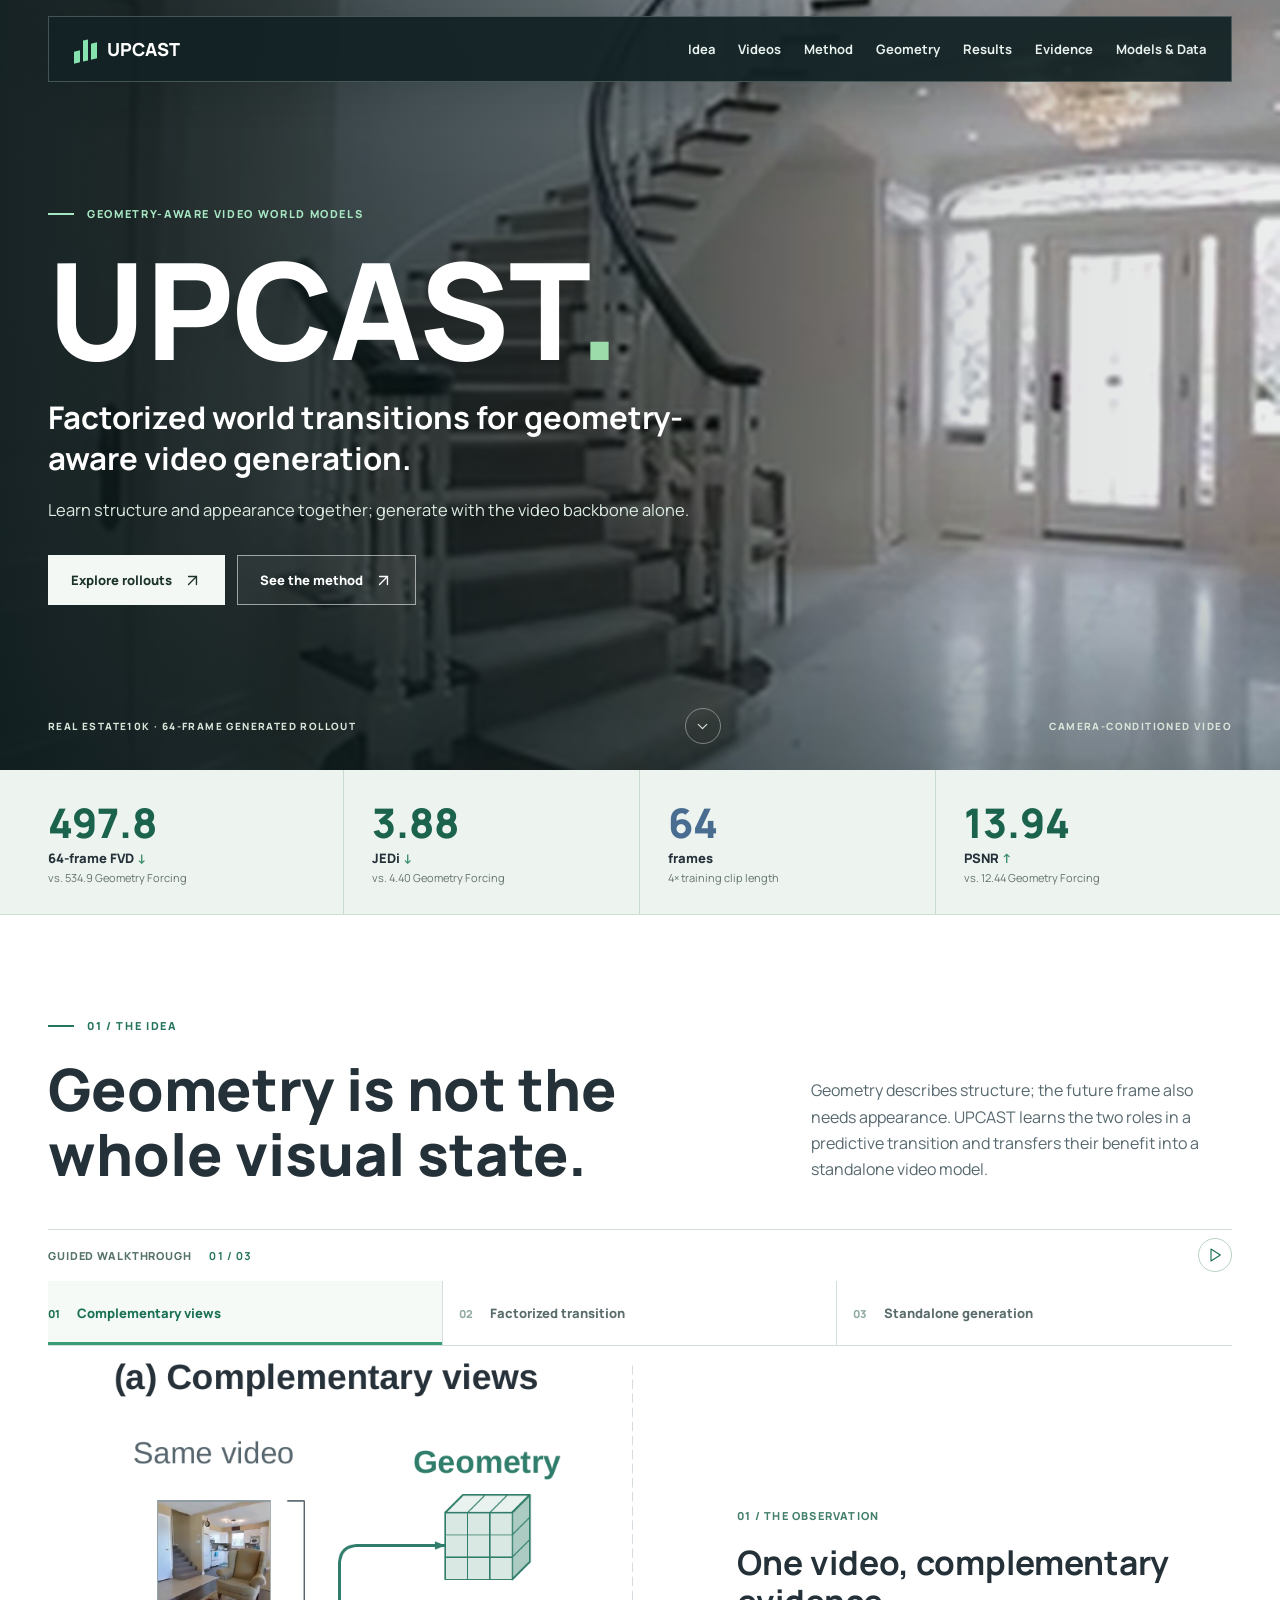
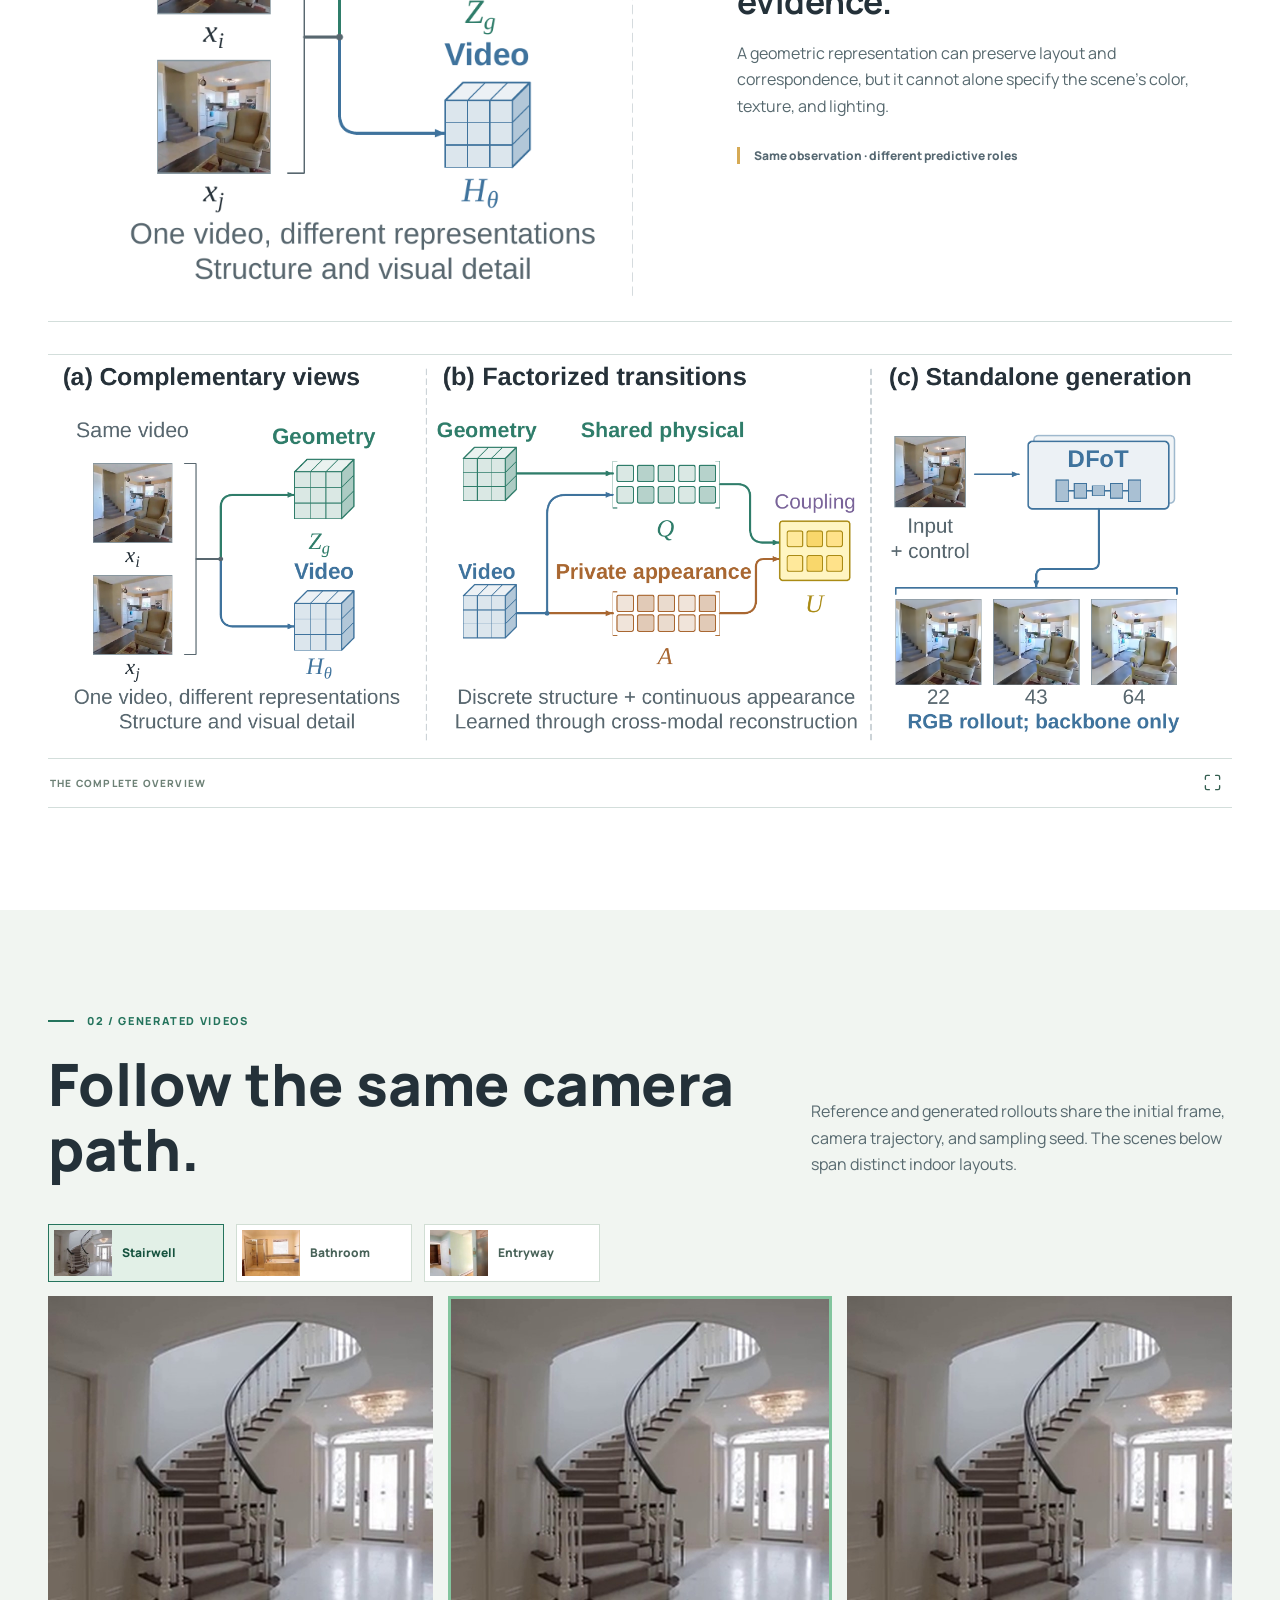
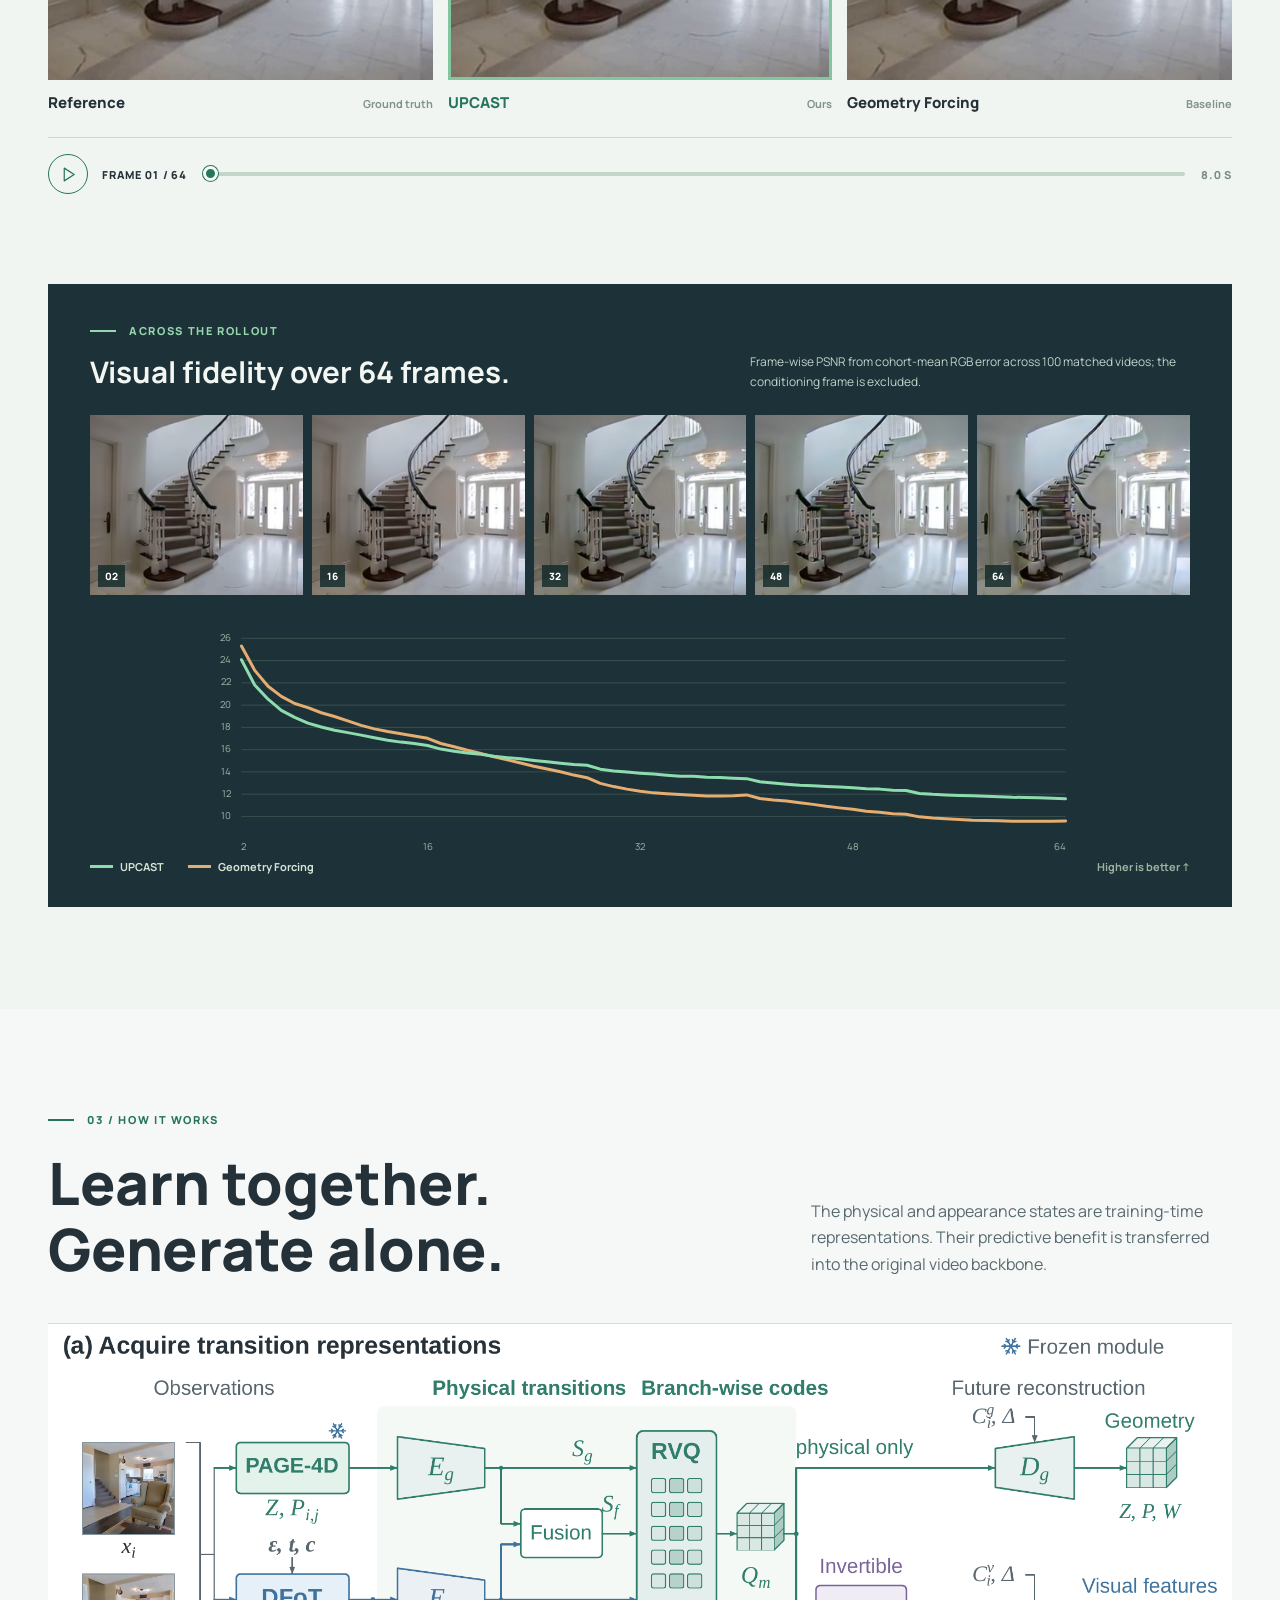
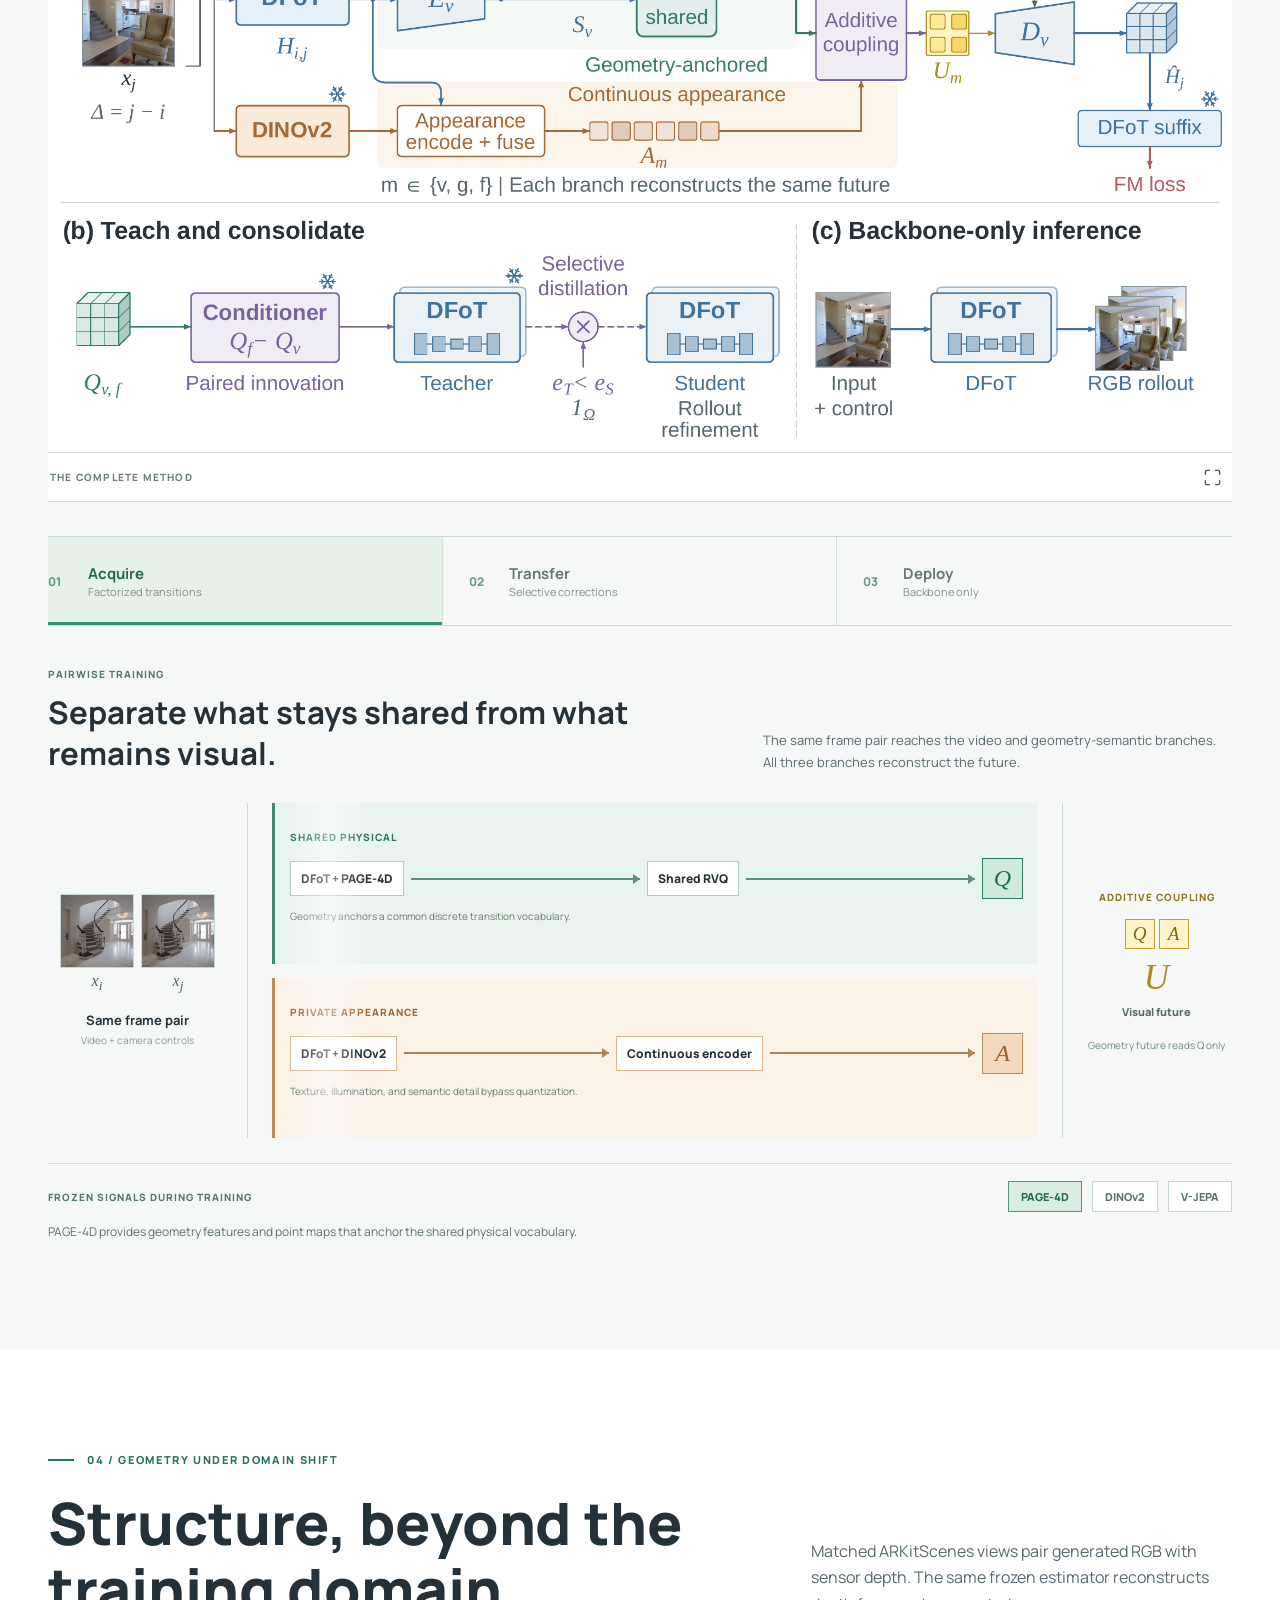
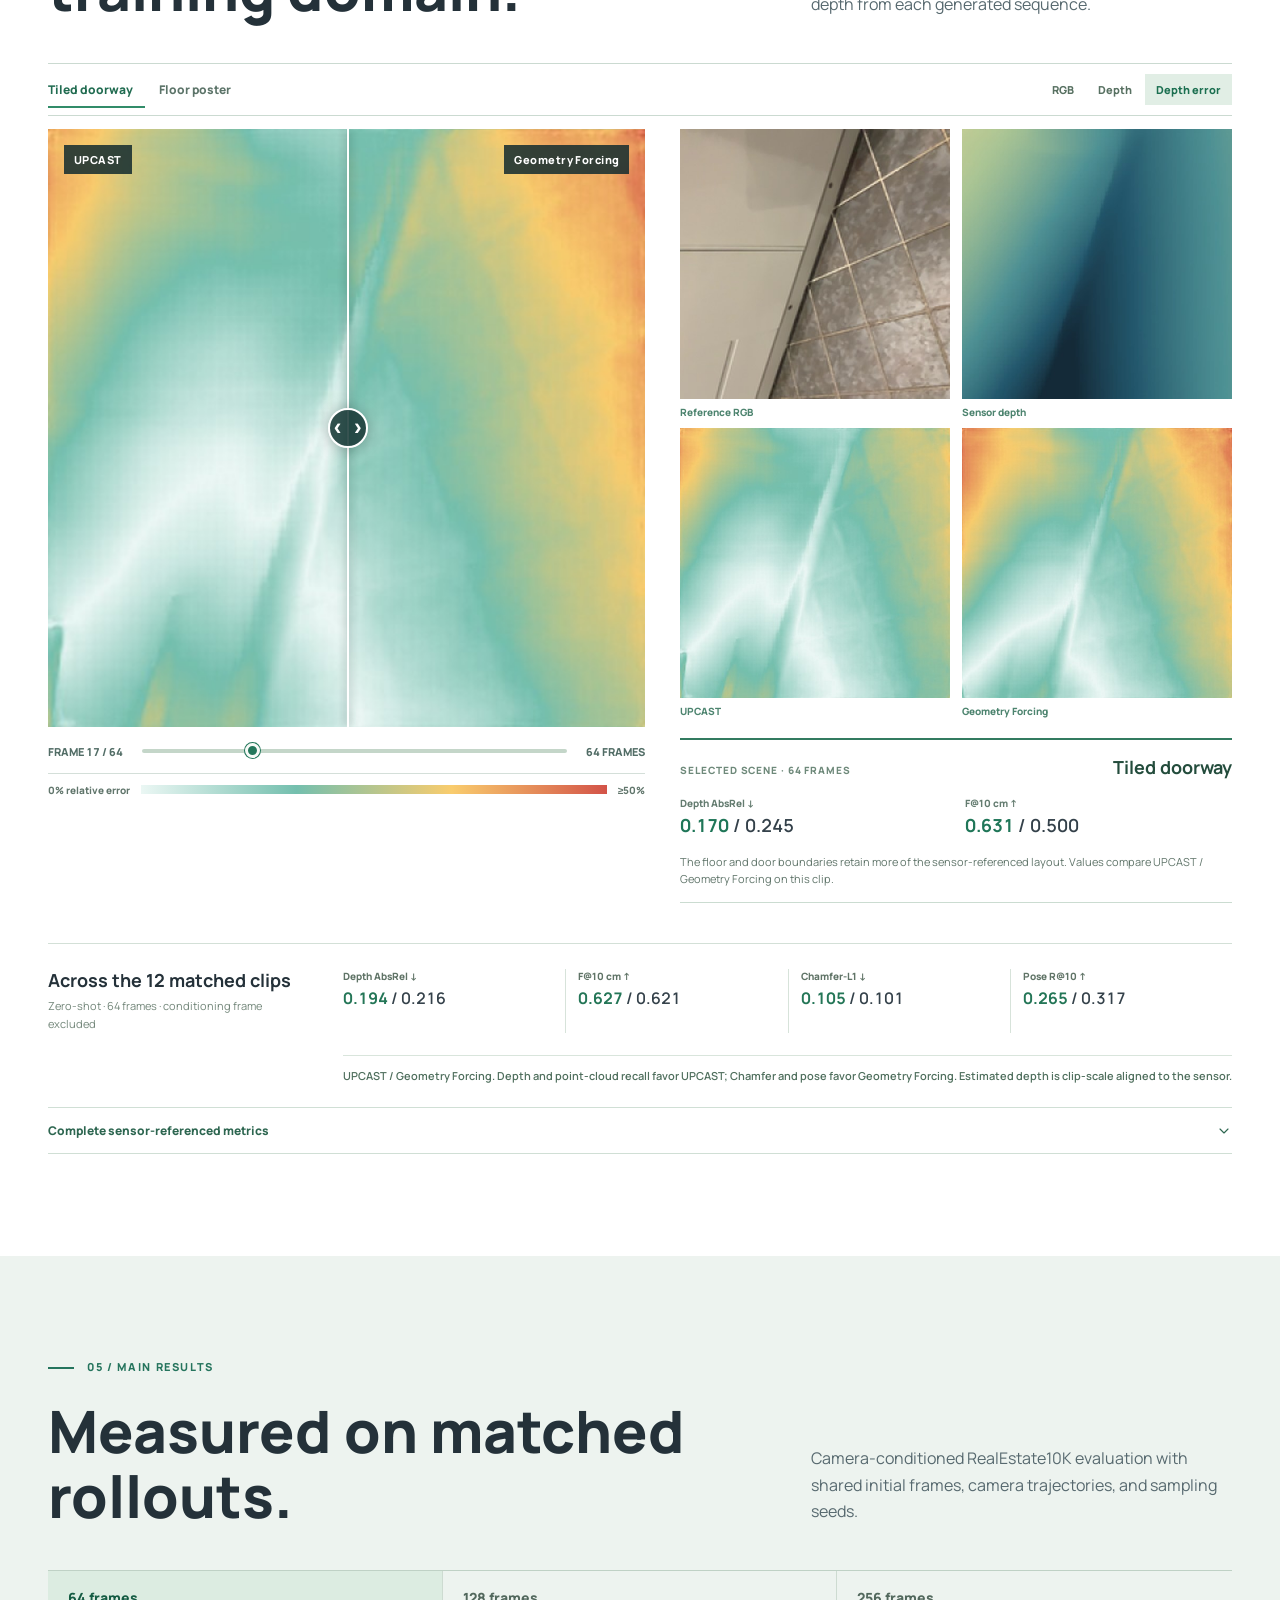
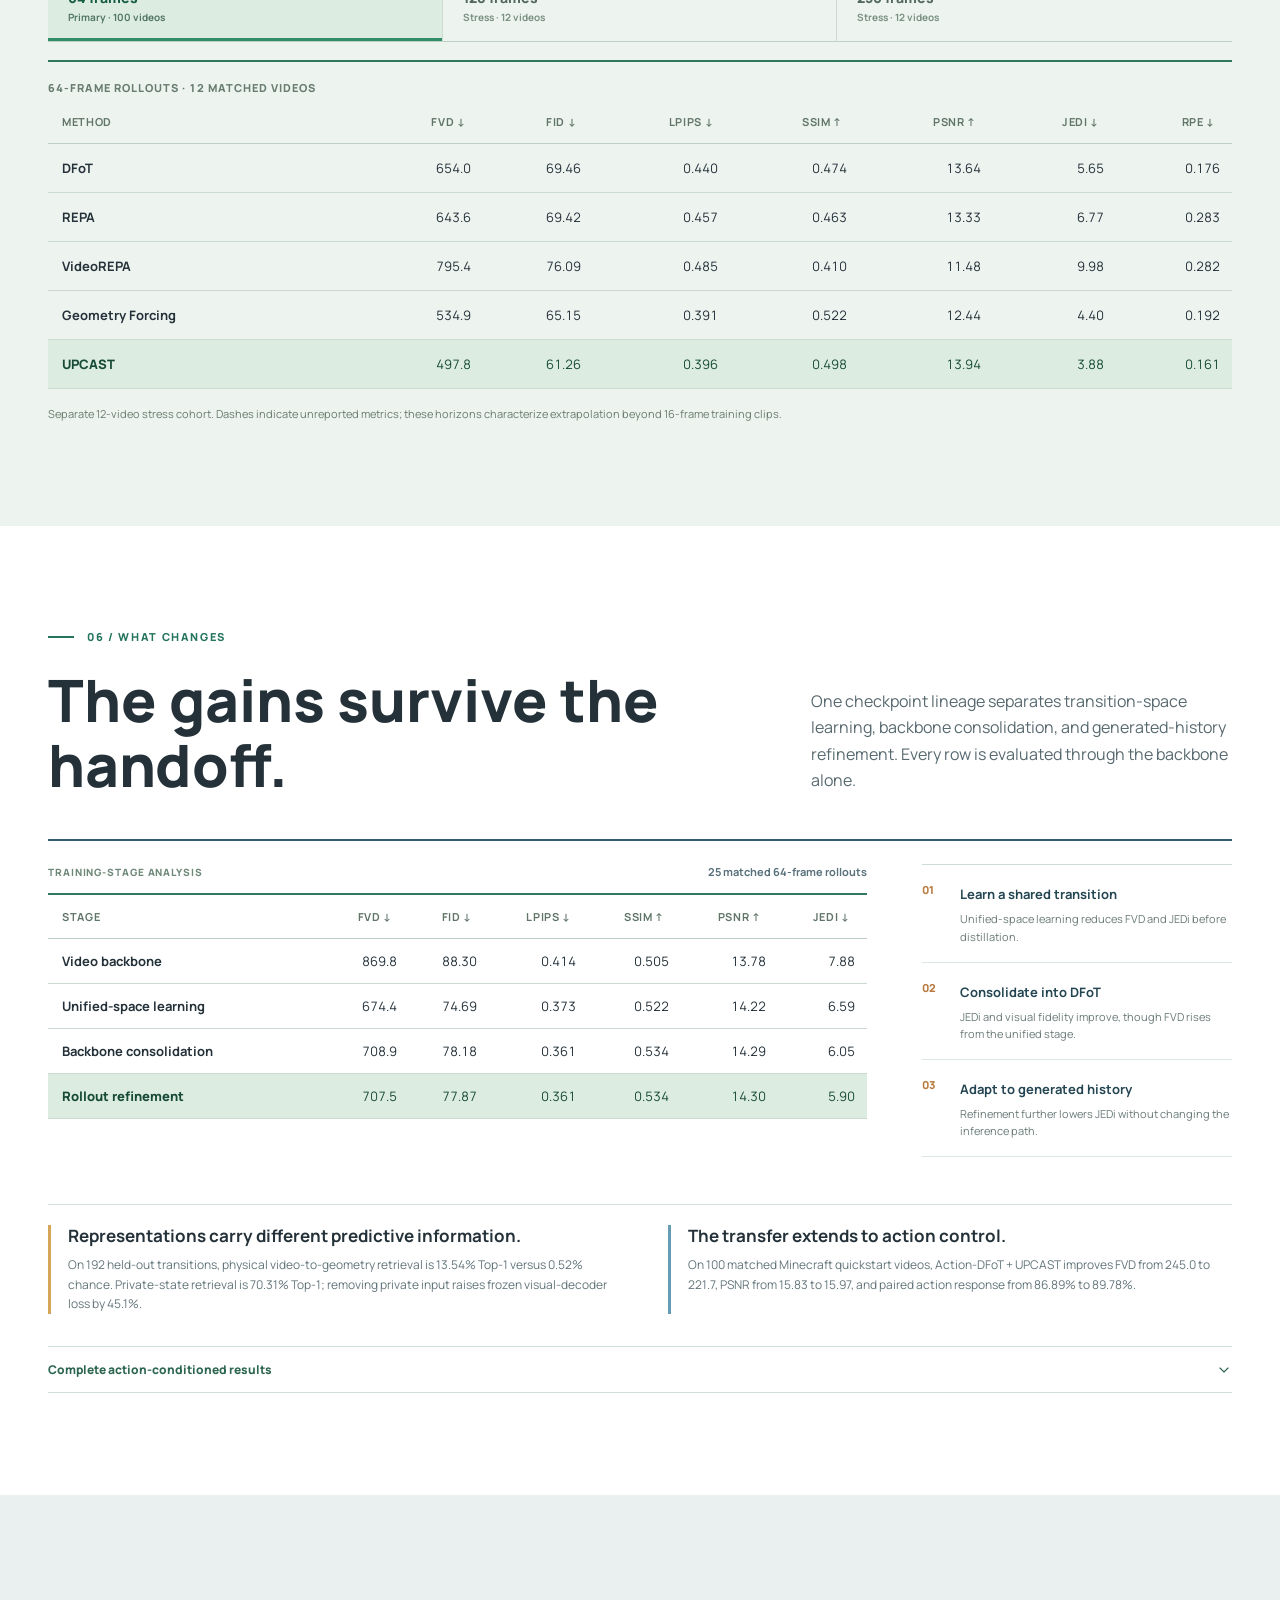
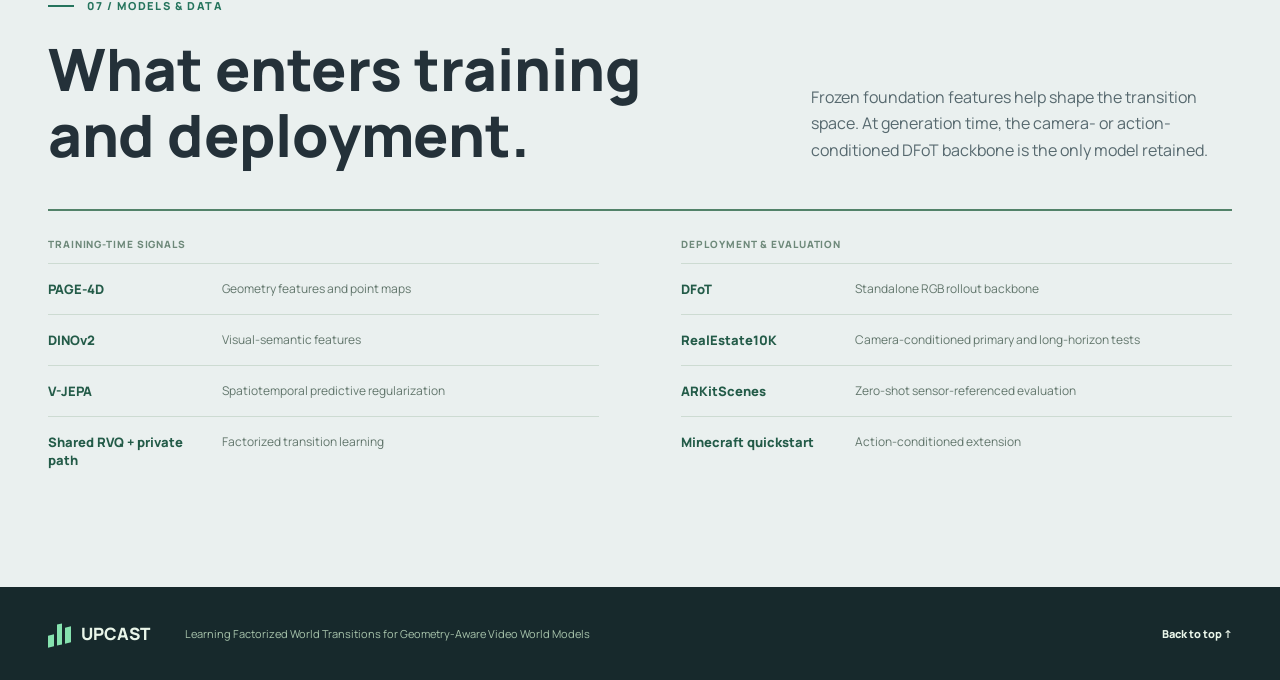
==== commit 988c4492: "Expand interactive UPCAST project page" ====
--- a/index.html
+++ b/index.html
@@ -26,13 +26,13 @@
     <div class="header-inner content-width">
       <a class="brand" href="#top" aria-label="UPCAST home"><span class="brand-mark" aria-hidden="true"><span></span><span></span><span></span></span>UPCAST</a>
       <nav class="desktop-nav" aria-label="Primary navigation">
-        <a href="#idea">Idea</a><a href="#explore">Videos</a><a href="#method">Method</a><a href="#geometry">Geometry</a><a href="#results">Results</a>
+        <a href="#idea">Idea</a><a href="#explore">Videos</a><a href="#method">Method</a><a href="#geometry">Geometry</a><a href="#results">Results</a><a href="#evidence">Evidence</a><a href="#resources">Models & Data</a>
       </nav>
       <button class="menu-toggle icon-button" id="menuToggle" type="button" aria-label="Open navigation" aria-expanded="false"><svg class="icon"><use href="#icon-menu"/></svg></button>
     </div>
   </header>
   <nav class="mobile-nav" id="mobileNav" aria-label="Mobile navigation" hidden>
-    <a href="#idea">Idea</a><a href="#explore">Videos</a><a href="#method">Method</a><a href="#geometry">Geometry</a><a href="#results">Results</a>
+    <a href="#idea">Idea</a><a href="#explore">Videos</a><a href="#method">Method</a><a href="#geometry">Geometry</a><a href="#results">Results</a><a href="#evidence">Evidence</a><a href="#resources">Models & Data</a>
   </nav>
 
   <main>
@@ -67,6 +67,7 @@
           <div><p class="eyebrow"><span class="eyebrow-line"></span> 01 / The idea</p><h2 id="idea-title">Geometry is not the whole visual state.</h2></div>
           <p>Geometry describes structure; the future frame also needs appearance. UPCAST learns the two roles in a predictive transition and transfers their benefit into a standalone video model.</p>
         </div>
+        <div class="walkthrough-bar"><span>GUIDED WALKTHROUGH <b id="ideaProgress">01 / 03</b></span><button class="icon-button" id="ideaAuto" type="button" aria-label="Play guided walkthrough" title="Play walkthrough"><svg class="icon"><use href="#icon-play"/></svg></button></div>
         <div class="idea-tabs" role="tablist" aria-label="The idea in three steps">
           <button type="button" class="active" role="tab" aria-selected="true" data-idea="alignment"><span>01</span> Complementary views</button>
           <button type="button" role="tab" aria-selected="false" data-idea="factorized"><span>02</span> Factorized transition</button>
@@ -76,22 +77,22 @@
           <div class="idea-panel-art"><img id="ideaPanelImage" src="assets/media/intro-alignment.png" alt="The same video provides geometric and visual representations."></div>
           <div class="idea-panel-copy"><span id="ideaPanelNumber">01 / THE OBSERVATION</span><h3 id="ideaPanelTitle">One video, complementary evidence.</h3><p id="ideaPanelText">A geometric representation can preserve layout and correspondence, but it cannot alone specify the scene's color, texture, and lighting.</p><div class="idea-panel-key" id="ideaPanelKey">Same observation · different predictive roles</div></div>
         </div>
-        <details class="paper-figure"><summary>View the complete paper figure <svg class="icon"><use href="#icon-down"/></svg></summary><div class="figure-shell"><img src="assets/media/intro_overview.png" alt="Complete paper overview: complementary views, factorized transition, and standalone generation." loading="lazy"><div class="figure-foot"><span>INTRODUCTION FIGURE</span><button class="figure-expand icon-button" type="button" data-figure="assets/media/intro_overview.png" aria-label="Enlarge overview figure" title="Enlarge figure"><svg class="icon"><use href="#icon-expand"/></svg></button></div></div></details>
+        <figure class="full-paper-figure"><div class="figure-shell"><img src="assets/media/intro_overview.png" alt="Complete paper overview: complementary views, factorized transition, and standalone generation." loading="lazy"><div class="figure-foot"><span>THE COMPLETE OVERVIEW</span><button class="figure-expand icon-button" type="button" data-figure="assets/media/intro_overview.png" aria-label="Enlarge overview figure" title="Enlarge figure"><svg class="icon"><use href="#icon-expand"/></svg></button></div></div></figure>
       </div>
     </section>
 
     <section class="section explorer-section" id="explore" aria-labelledby="explore-title">
       <div class="content-width">
-        <div class="section-heading two-column-heading"><div><p class="eyebrow"><span class="eyebrow-line"></span> 02 / Generated videos</p><h2 id="explore-title">Follow the same camera path.</h2></div><p>Reference and generated rollouts share the initial frame and trajectory. Pick a scene, play all three in sync, or drag directly across a video to inspect time.</p></div>
+        <div class="section-heading two-column-heading"><div><p class="eyebrow"><span class="eyebrow-line"></span> 02 / Generated videos</p><h2 id="explore-title">Follow the same camera path.</h2></div><p>Reference and generated rollouts share the initial frame, camera trajectory, and sampling seed. The scenes below span distinct indoor layouts.</p></div>
         <div class="scene-picks" role="group" aria-label="Choose a scene">
-          <button class="scene-pick" type="button" aria-pressed="false" data-scene="living"><img src="assets/media/living-upcast.jpg" alt=""><span>Living room</span></button>
-          <button class="scene-pick active" type="button" aria-pressed="true" data-scene="kitchen"><img src="assets/media/kitchen-upcast.jpg" alt=""><span>Kitchen</span></button>
-          <button class="scene-pick" type="button" aria-pressed="false" data-scene="aerial"><img src="assets/media/aerial-upcast.jpg" alt=""><span>Aerial view</span></button>
+          <button class="scene-pick active" type="button" aria-pressed="true" data-scene="stairwell"><img src="assets/media/stairwell-upcast.jpg" alt=""><span>Stairwell</span></button>
+          <button class="scene-pick" type="button" aria-pressed="false" data-scene="bathroom"><img src="assets/media/bathroom-upcast.jpg" alt=""><span>Bathroom</span></button>
+          <button class="scene-pick" type="button" aria-pressed="false" data-scene="entryway"><img src="assets/media/entryway-upcast.jpg" alt=""><span>Entryway</span></button>
         </div>
         <div class="compare-grid" id="compareGrid">
-          <div class="compare-item"><div class="video-frame" data-video-scrub><video id="compareRef" muted loop playsinline preload="metadata" poster="assets/media/kitchen-reference.jpg"><source src="assets/media/kitchen-reference.mp4" type="video/mp4"></video></div><div class="video-label"><span>Reference</span><small>Ground truth</small></div></div>
-          <div class="compare-item is-ours"><div class="video-frame" data-video-scrub><video id="compareOurs" muted loop playsinline preload="metadata" poster="assets/media/kitchen-upcast.jpg"><source src="assets/media/kitchen-upcast.mp4" type="video/mp4"></video></div><div class="video-label"><span>UPCAST</span><small>Ours</small></div></div>
-          <div class="compare-item"><div class="video-frame" data-video-scrub><video id="compareGF" muted loop playsinline preload="metadata" poster="assets/media/kitchen-geometry-forcing.jpg"><source src="assets/media/kitchen-geometry-forcing.mp4" type="video/mp4"></video></div><div class="video-label"><span>Geometry Forcing</span><small>Baseline</small></div></div>
+          <div class="compare-item"><div class="video-frame" data-video-scrub><video id="compareRef" muted loop playsinline preload="metadata" poster="assets/media/stairwell-reference.jpg"><source src="assets/media/stairwell-reference.mp4" type="video/mp4"></video></div><div class="video-label"><span>Reference</span><small>Ground truth</small></div></div>
+          <div class="compare-item is-ours"><div class="video-frame" data-video-scrub><video id="compareOurs" muted loop playsinline preload="metadata" poster="assets/media/stairwell-upcast.jpg"><source src="assets/media/stairwell-upcast.mp4" type="video/mp4"></video></div><div class="video-label"><span>UPCAST</span><small>Ours</small></div></div>
+          <div class="compare-item"><div class="video-frame" data-video-scrub><video id="compareGF" muted loop playsinline preload="metadata" poster="assets/media/stairwell-geometry-forcing.jpg"><source src="assets/media/stairwell-geometry-forcing.mp4" type="video/mp4"></video></div><div class="video-label"><span>Geometry Forcing</span><small>Baseline</small></div></div>
         </div>
         <div class="player-controls">
           <button type="button" class="icon-button player-button" id="comparePlay" aria-label="Play synchronized videos" title="Play or pause"><svg class="icon"><use href="#icon-play"/></svg></button>
@@ -99,19 +100,20 @@
           <input type="range" id="compareSeek" min="0" max="63" value="0" aria-label="Scrub comparison videos">
           <span class="player-duration">8.0 S</span>
         </div>
-        <div class="temporal-block" id="temporal"><div class="temporal-heading"><div><p class="eyebrow"><span class="eyebrow-line"></span> Across the rollout</p><h3>Visual fidelity over 64 frames.</h3></div><p>Frame-wise PSNR on the matched 100-video cohort. The curves use PSNR of cohort-mean RGB error; the conditioning frame is excluded.</p></div><div class="timeline-strip" aria-label="UPCAST frames from one camera-conditioned kitchen rollout"><figure><img src="assets/media/timeline-02.jpg" alt="Kitchen rollout at frame 2" loading="lazy"><figcaption>02</figcaption></figure><figure><img src="assets/media/timeline-16.jpg" alt="Kitchen rollout at frame 16" loading="lazy"><figcaption>16</figcaption></figure><figure><img src="assets/media/timeline-32.jpg" alt="Kitchen rollout at frame 32" loading="lazy"><figcaption>32</figcaption></figure><figure><img src="assets/media/timeline-48.jpg" alt="Kitchen rollout at frame 48" loading="lazy"><figcaption>48</figcaption></figure><figure><img src="assets/media/timeline-64.jpg" alt="Kitchen rollout at frame 64" loading="lazy"><figcaption>64</figcaption></figure></div><div class="chart-wrap"><svg id="driftChart" role="img" aria-label="Frame-wise PSNR from cohort-mean RGB error of UPCAST and Geometry Forcing"></svg></div><div class="chart-legend"><span><i class="legend-line ours"></i> UPCAST</span><span><i class="legend-line gf"></i> Geometry Forcing</span><span class="chart-note">Higher is better ↑</span></div></div>
+        <div class="temporal-block" id="temporal"><div class="temporal-heading"><div><p class="eyebrow"><span class="eyebrow-line"></span> Across the rollout</p><h3>Visual fidelity over 64 frames.</h3></div><p>Frame-wise PSNR from cohort-mean RGB error across 100 matched videos; the conditioning frame is excluded.</p></div><div class="timeline-strip" aria-label="UPCAST frames from one camera-conditioned stairwell rollout"><figure><img src="assets/media/timeline-02.jpg" alt="Stairwell rollout at frame 2" loading="lazy"><figcaption>02</figcaption></figure><figure><img src="assets/media/timeline-16.jpg" alt="Stairwell rollout at frame 16" loading="lazy"><figcaption>16</figcaption></figure><figure><img src="assets/media/timeline-32.jpg" alt="Stairwell rollout at frame 32" loading="lazy"><figcaption>32</figcaption></figure><figure><img src="assets/media/timeline-48.jpg" alt="Stairwell rollout at frame 48" loading="lazy"><figcaption>48</figcaption></figure><figure><img src="assets/media/timeline-64.jpg" alt="Stairwell rollout at frame 64" loading="lazy"><figcaption>64</figcaption></figure></div><div class="chart-wrap"><svg id="driftChart" role="img" aria-label="Frame-wise PSNR from cohort-mean RGB error of UPCAST and Geometry Forcing"></svg></div><div class="chart-legend"><span><i class="legend-line ours"></i> UPCAST</span><span><i class="legend-line gf"></i> Geometry Forcing</span><span class="chart-note">Higher is better ↑</span></div></div>
       </div>
     </section>
 
     <section class="section method-section" id="method" aria-labelledby="method-title">
       <div class="content-width">
-        <div class="section-heading two-column-heading"><div><p class="eyebrow"><span class="eyebrow-line"></span> 03 / How it works</p><h2 id="method-title">Learn together. Generate alone.</h2></div><p>The physical and appearance states are training-time representations. Step through how they are learned, transferred, and removed from the inference path.</p></div>
+        <div class="section-heading two-column-heading"><div><p class="eyebrow"><span class="eyebrow-line"></span> 03 / How it works</p><h2 id="method-title">Learn together. Generate alone.</h2></div><p>The physical and appearance states are training-time representations. Their predictive benefit is transferred into the original video backbone.</p></div>
+        <figure class="full-paper-figure method-full"><div class="figure-shell"><img src="assets/media/method_overview.png" alt="Complete method: factorized transition learning, selective knowledge transfer, and backbone-only inference." loading="lazy"><div class="figure-foot"><span>THE COMPLETE METHOD</span><button class="figure-expand icon-button" type="button" data-figure="assets/media/method_overview.png" aria-label="Enlarge method figure" title="Enlarge figure"><svg class="icon"><use href="#icon-expand"/></svg></button></div></div></figure>
         <div class="method-tabs" role="tablist" aria-label="Method stages"><button type="button" class="active" role="tab" aria-selected="true" data-method="acquire"><span>01</span><strong>Acquire</strong><small>Factorized transitions</small></button><button type="button" role="tab" aria-selected="false" data-method="transfer"><span>02</span><strong>Transfer</strong><small>Selective corrections</small></button><button type="button" role="tab" aria-selected="false" data-method="deploy"><span>03</span><strong>Deploy</strong><small>Backbone only</small></button></div>
         <div class="method-stage" id="methodStage">
           <article class="method-panel" data-method-panel="acquire" role="tabpanel">
             <div class="method-panel-heading"><div><span>PAIRWISE TRAINING</span><h3>Separate what stays shared from what remains visual.</h3></div><p>The same frame pair reaches the video and geometry-semantic branches. All three branches reconstruct the future.</p></div>
             <div class="acquire-diagram" aria-label="Frame pair feeds a shared geometry-anchored physical codebook and a continuous private appearance pathway; additive coupling provides visual reconstruction">
-              <div class="diagram-pair"><div class="pair-frames"><figure><img src="assets/media/method-frame-i.jpg" alt="Earlier reference kitchen frame"><figcaption>x<sub>i</sub></figcaption></figure><figure><img src="assets/media/method-frame-j.jpg" alt="Later reference kitchen frame"><figcaption>x<sub>j</sub></figcaption></figure></div><strong>Same frame pair</strong><span>Video + camera controls</span></div>
+              <div class="diagram-pair"><div class="pair-frames"><figure><img src="assets/media/method-frame-i.jpg" alt="Earlier reference stairwell frame"><figcaption>x<sub>i</sub></figcaption></figure><figure><img src="assets/media/method-frame-j.jpg" alt="Later reference stairwell frame"><figcaption>x<sub>j</sub></figcaption></figure></div><strong>Same frame pair</strong><span>Video + camera controls</span></div>
               <div class="diagram-paths"><div class="diagram-path physical-path"><span class="path-kicker">SHARED PHYSICAL</span><div class="path-nodes"><span>DFoT + PAGE-4D</span><i></i><span>Shared RVQ</span><i></i><strong>Q</strong></div><p>Geometry anchors a common discrete transition vocabulary.</p></div><div class="diagram-path appearance-path"><span class="path-kicker">PRIVATE APPEARANCE</span><div class="path-nodes"><span>DFoT + DINOv2</span><i></i><span>Continuous encoder</span><i></i><strong>A</strong></div><p>Texture, illumination, and semantic detail bypass quantization.</p></div></div>
               <div class="diagram-output"><span>ADDITIVE COUPLING</span><div class="coupled-mark"><span>Q</span><span>A</span></div><strong>U</strong><small>Visual future</small><em>Geometry future reads Q only</em></div>
             </div>
@@ -123,31 +125,52 @@
           </article>
           <article class="method-panel" data-method-panel="deploy" role="tabpanel" hidden>
             <div class="method-panel-heading"><div><span>INFERENCE</span><h3>Only the original video interface remains.</h3></div><p>Input frame and camera controls enter the consolidated DFoT backbone. No geometry encoder, appearance branch, codebook, decoder, or conditioner is needed at rollout.</p></div>
-            <div class="deploy-diagram" aria-label="Input frame and camera controls enter only the DFoT backbone to generate an RGB rollout"><div class="deploy-input"><img src="assets/media/method-frame-i.jpg" alt="Input kitchen frame"><span>INPUT + CAMERA PATH</span></div><div class="deploy-arrow"></div><div class="deploy-model"><span>BACKBONE ONLY</span><strong>DFoT</strong><div class="model-pulses"><i></i><i></i><i></i><i></i><i></i></div></div><div class="deploy-arrow"></div><div class="deploy-output"><img src="assets/media/timeline-16.jpg" alt="Generated kitchen frame 16"><img src="assets/media/timeline-32.jpg" alt="Generated kitchen frame 32"><img src="assets/media/timeline-64.jpg" alt="Generated kitchen frame 64"><span>RGB ROLLOUT</span></div></div>
+            <div class="deploy-diagram" aria-label="Input frame and camera controls enter only the DFoT backbone to generate an RGB rollout"><div class="deploy-input"><img src="assets/media/method-frame-i.jpg" alt="Input stairwell frame"><span>INPUT + CAMERA PATH</span></div><div class="deploy-arrow"></div><div class="deploy-model"><span>BACKBONE ONLY</span><strong>DFoT</strong><div class="model-pulses"><i></i><i></i><i></i><i></i><i></i></div></div><div class="deploy-arrow"></div><div class="deploy-output"><img src="assets/media/timeline-16.jpg" alt="Generated stairwell frame 16"><img src="assets/media/timeline-32.jpg" alt="Generated stairwell frame 32"><img src="assets/media/timeline-64.jpg" alt="Generated stairwell frame 64"><span>RGB ROLLOUT</span></div></div>
           </article>
         </div>
-        <details class="paper-figure method-paper"><summary>View the complete method figure <svg class="icon"><use href="#icon-down"/></svg></summary><div class="figure-shell"><img src="assets/media/method_overview.png" alt="Complete paper method: factorized learning, selective transfer, and backbone-only inference." loading="lazy"><div class="figure-foot"><span>METHOD FIGURE</span><button class="figure-expand icon-button" type="button" data-figure="assets/media/method_overview.png" aria-label="Enlarge method figure" title="Enlarge figure"><svg class="icon"><use href="#icon-expand"/></svg></button></div></div></details>
       </div>
     </section>
 
     <section class="section geometry-section" id="geometry" aria-labelledby="geometry-title">
-      <div class="content-width"><div class="section-heading two-column-heading"><div><p class="eyebrow"><span class="eyebrow-line"></span> 04 / Geometry under domain shift</p><h2 id="geometry-title">Inspect the same view, two ways.</h2></div><p>ARKitScenes probes generated RGB against sensor-referenced structure. Compare matched outputs directly, then switch to depth estimated by the same frozen model.</p></div>
+      <div class="content-width">
+        <div class="section-heading two-column-heading"><div><p class="eyebrow"><span class="eyebrow-line"></span> 04 / Geometry under domain shift</p><h2 id="geometry-title">Structure, beyond the training domain.</h2></div><p>Matched ARKitScenes views pair generated RGB with sensor depth. The same frozen estimator reconstructs depth from each generated sequence.</p></div>
+        <div class="geometry-toolbar"><div class="geometry-scenes" role="group" aria-label="ARKitScenes scene"><button class="active" type="button" data-geo-scene="hallway" aria-pressed="true">Tiled doorway</button><button type="button" data-geo-scene="poster" aria-pressed="false">Floor poster</button></div><div class="geometry-toggle" role="group" aria-label="Geometry visualization"><button type="button" data-geo-view="rgb" aria-pressed="false">RGB</button><button type="button" data-geo-view="depth" aria-pressed="false">Depth</button><button type="button" class="active" data-geo-view="error" aria-pressed="true">Depth error</button></div></div>
         <div class="geometry-layout">
-          <div class="geometry-player"><div class="geometry-toolbar"><span>ARKITSCENES · SAME CAMERA VIEW</span><div class="geometry-toggle" role="group" aria-label="Geometry visualization"><button type="button" class="active" data-geo-view="rgb" aria-pressed="true">RGB</button><button type="button" data-geo-view="depth" aria-pressed="false">Estimated depth</button></div></div>
-            <div class="geometry-compare" id="geometryCompare" style="--split:64%"><img id="geoOurs" src="assets/media/geometry-upcast-rgb-17.jpg" alt="UPCAST generated ARKitScenes view"><img class="geometry-compare-overlay" id="geoGF" src="assets/media/geometry-geometry-forcing-rgb-17.jpg" alt="Geometry Forcing generated ARKitScenes view"><span class="geometry-compare-label label-ours">UPCAST</span><span class="geometry-compare-label label-gf">Geometry Forcing</span><div class="geometry-handle" id="geoHandle" role="slider" tabindex="0" aria-label="Reveal Geometry Forcing compared with UPCAST" aria-valuemin="5" aria-valuemax="95" aria-valuenow="64" aria-valuetext="64% UPCAST, 36% Geometry Forcing"><span></span></div></div>
-            <div class="geometry-scrub"><span id="geoFrameLabel">FRAME 17 / 64</span><input id="geoFrameRange" type="range" min="0" max="8" value="2" aria-label="Choose geometry comparison frame"><span>64 FRAMES</span></div><p class="visual-note" id="geoVisualNote">Drag on the image to compare the same frame. Depth uses one frozen estimator and one color scale for both methods.</p>
+          <div class="geometry-player"><div class="geometry-compare" id="geometryCompare" style="--split:50%"><img id="geoOurs" src="assets/media/geometry-hallway-upcast-error-17.jpg" alt="UPCAST estimated-depth relative error"><img class="geometry-compare-overlay" id="geoGF" src="assets/media/geometry-hallway-geometry-forcing-error-17.jpg" alt="Geometry Forcing estimated-depth relative error"><span class="geometry-compare-label label-ours">UPCAST</span><span class="geometry-compare-label label-gf">Geometry Forcing</span><div class="geometry-handle" id="geoHandle" role="slider" tabindex="0" aria-label="Reveal Geometry Forcing compared with UPCAST" aria-valuemin="5" aria-valuemax="95" aria-valuenow="50" aria-valuetext="50% UPCAST, 50% Geometry Forcing"><span></span></div></div>
+            <div class="geometry-scrub"><span id="geoFrameLabel">FRAME 17 / 64</span><input id="geoFrameRange" type="range" min="0" max="8" value="2" aria-label="Choose geometry comparison frame"><span>64 FRAMES</span></div><div class="depth-legend" id="depthLegend"><span>0% relative error</span><span class="depth-legend-bar" aria-hidden="true"></span><span>≥50%</span></div>
           </div>
-          <div class="geometry-side"><div class="geometry-views" aria-label="Complete matched views at the selected frame"><figure><img id="geoReference" src="assets/media/geometry-reference-17.jpg" alt="Reference ARKitScenes frame 17"><figcaption>Reference</figcaption></figure><figure><img id="geoOursFull" src="assets/media/geometry-upcast-rgb-17.jpg" alt="Complete UPCAST frame 17"><figcaption>UPCAST</figcaption></figure><figure><img id="geoGFFull" src="assets/media/geometry-geometry-forcing-rgb-17.jpg" alt="Complete Geometry Forcing frame 17"><figcaption>Geometry Forcing</figcaption></figure></div><div class="geometry-metrics"><h3>Sensor-referenced evaluation</h3><p>12 matched 64-frame clips · zero-shot</p><div class="geo-metric"><span>Depth AbsRel <em>↓</em></span><div><strong>0.194</strong><small>UPCAST</small></div><div><strong>0.216</strong><small>GF</small></div></div><div class="geo-metric"><span>F@10 cm <em>↑</em></span><div><strong>0.627</strong><small>UPCAST</small></div><div><strong>0.621</strong><small>GF</small></div></div><div class="geo-metric"><span>Chamfer-L1 (m) <em>↓</em></span><div><strong>0.105</strong><small>UPCAST</small></div><div><strong>0.101</strong><small>GF</small></div></div><div class="geo-metric"><span>Pose R@10 <em>↑</em></span><div><strong>0.265</strong><small>UPCAST</small></div><div><strong>0.317</strong><small>GF</small></div></div><p class="geometry-takeaway">Depth and point-cloud recall improve; Chamfer and pose favor Geometry Forcing. Pose R@10 uses 10 cm / 10°.</p></div></div>
+          <div class="geometry-side">
+            <div class="geometry-views" aria-label="Complete matched views at the selected frame">
+              <figure><img id="geoReference" src="assets/media/geometry-hallway-reference-rgb-17.jpg" alt="Reference ARKitScenes frame 17"><figcaption>Reference RGB</figcaption></figure>
+              <figure><img id="geoSensor" src="assets/media/geometry-hallway-reference-depth-17.jpg" alt="Sensor depth at frame 17"><figcaption>Sensor depth</figcaption></figure>
+              <figure><img id="geoOursFull" src="assets/media/geometry-hallway-upcast-error-17.jpg" alt="UPCAST depth error at frame 17"><figcaption>UPCAST</figcaption></figure>
+              <figure><img id="geoGFFull" src="assets/media/geometry-hallway-geometry-forcing-error-17.jpg" alt="Geometry Forcing depth error at frame 17"><figcaption>Geometry Forcing</figcaption></figure>
+            </div>
+            <div class="scene-readout"><div><span>SELECTED SCENE · 64 FRAMES</span><h3 id="geoSceneTitle">Tiled doorway</h3></div><div class="scene-readout-values"><div><small>Depth AbsRel ↓</small><strong id="geoSceneAbsRel">0.170 <em>/ 0.245</em></strong></div><div><small>F@10 cm ↑</small><strong id="geoSceneFscore">0.631 <em>/ 0.500</em></strong></div></div><p id="geoSceneNote">The floor and door boundaries retain more of the sensor-referenced layout. Values compare UPCAST / Geometry Forcing on this clip.</p></div>
+          </div>
         </div>
+        <div class="geometry-metrics cohort-metrics"><div><h3>Across the 12 matched clips</h3><p>Zero-shot · 64 frames · conditioning frame excluded</p></div><div class="cohort-grid"><div class="geo-metric"><span>Depth AbsRel ↓</span><strong>0.194 <em>/ 0.216</em></strong></div><div class="geo-metric"><span>F@10 cm ↑</span><strong>0.627 <em>/ 0.621</em></strong></div><div class="geo-metric"><span>Chamfer-L1 ↓</span><strong>0.105 <em>/ 0.101</em></strong></div><div class="geo-metric"><span>Pose R@10 ↑</span><strong>0.265 <em>/ 0.317</em></strong></div></div><p class="geometry-takeaway">UPCAST / Geometry Forcing. Depth and point-cloud recall favor UPCAST; Chamfer and pose favor Geometry Forcing. Estimated depth is clip-scale aligned to the sensor.</p></div>
+        <details class="complete-metrics"><summary>Complete sensor-referenced metrics <svg class="icon"><use href="#icon-down"/></svg></summary><div class="results-table-wrap"><table class="results-table"><thead><tr><th>Method</th><th>PSNR ↑</th><th>AbsRel ↓</th><th>δ1 ↑</th><th>Scale drift ↓</th><th>Normal MAE ↓</th><th>Chamfer-L1 ↓</th><th>F@5 cm ↑</th><th>F@10 cm ↑</th><th>Pose R@10 ↑</th></tr></thead><tbody><tr><th>Geometry Forcing</th><td>11.85</td><td>0.216</td><td>0.670</td><td>0.177</td><td>30.31°</td><td>0.101</td><td>0.425</td><td>0.621</td><td>0.317</td></tr><tr class="ours-row"><th>UPCAST</th><td>14.19</td><td>0.194</td><td>0.699</td><td>0.160</td><td>29.13°</td><td>0.105</td><td>0.439</td><td>0.627</td><td>0.265</td></tr></tbody></table></div><p>Depth comes from one frozen metric-indoor estimator and is aligned by one scale per clip. Pose R@10 uses 10 cm / 10° and counts PnP failures as misses.</p></details>
       </div>
     </section>
 
-    <section class="section results-section" id="results" aria-labelledby="results-title"><div class="content-width"><div class="section-heading two-column-heading"><div><p class="eyebrow"><span class="eyebrow-line"></span> 05 / Main results</p><h2 id="results-title">Measured on matched rollouts.</h2></div><p>Camera-conditioned RealEstate10K evaluation. All methods use matched initial frames, camera trajectories, and sampling seeds.</p></div><div class="results-table-wrap"><table class="results-table"><caption>64-frame rollouts · 100 matched videos</caption><thead><tr><th scope="col">Method</th><th scope="col">FVD ↓</th><th scope="col">FID ↓</th><th scope="col">PSNR ↑</th><th scope="col">JEDi ↓</th><th scope="col">RPE ↓</th></tr></thead><tbody><tr><th scope="row">DFoT</th><td>654.0</td><td>69.46</td><td>13.64</td><td>5.65</td><td>0.176</td></tr><tr><th scope="row">REPA</th><td>643.6</td><td>69.42</td><td>13.33</td><td>6.77</td><td>0.283</td></tr><tr><th scope="row">VideoREPA</th><td>795.4</td><td>76.09</td><td>11.48</td><td>9.98</td><td>0.282</td></tr><tr><th scope="row">Geometry Forcing</th><td>534.9</td><td>65.15</td><td>12.44</td><td>4.40</td><td>0.192</td></tr><tr class="ours-row"><th scope="row">UPCAST</th><td><strong>497.8</strong></td><td><strong>61.26</strong></td><td><strong>13.94</strong></td><td><strong>3.88</strong></td><td><strong>0.161</strong></td></tr></tbody></table></div><p class="results-note">RPE uses the first 12 videos; other columns use all 100. Full protocols and additional results are in the paper.</p></div></section>
+    <section class="section results-section" id="results" aria-labelledby="results-title"><div class="content-width"><div class="section-heading two-column-heading"><div><p class="eyebrow"><span class="eyebrow-line"></span> 05 / Main results</p><h2 id="results-title">Measured on matched rollouts.</h2></div><p>Camera-conditioned RealEstate10K evaluation with shared initial frames, camera trajectories, and sampling seeds.</p></div><div class="result-tabs" role="tablist" aria-label="Rollout horizon"><button class="active" type="button" role="tab" aria-selected="true" data-horizon="64">64 frames <small>Primary · 100 videos</small></button><button type="button" role="tab" aria-selected="false" data-horizon="128">128 frames <small>Stress · 12 videos</small></button><button type="button" role="tab" aria-selected="false" data-horizon="256">256 frames <small>Stress · 12 videos</small></button></div><div class="results-table-wrap"><table class="results-table" id="horizonTable"><caption id="horizonCaption">64-frame rollouts · 100 matched videos</caption><thead><tr><th scope="col">Method</th><th scope="col">FVD ↓</th><th scope="col">FID ↓</th><th scope="col">LPIPS ↓</th><th scope="col">SSIM ↑</th><th scope="col">PSNR ↑</th><th scope="col">JEDi ↓</th><th scope="col">RPE ↓</th></tr></thead><tbody></tbody></table></div><p class="results-note" id="horizonNote">RPE uses the first 12 primary-test videos; other columns use all 100.</p></div></section>
+
+    <section class="section evidence-section" id="evidence" aria-labelledby="evidence-title"><div class="content-width">
+      <div class="section-heading two-column-heading"><div><p class="eyebrow"><span class="eyebrow-line"></span> 06 / What changes</p><h2 id="evidence-title">The gains survive the handoff.</h2></div><p>One checkpoint lineage separates transition-space learning, backbone consolidation, and generated-history refinement. Every row is evaluated through the backbone alone.</p></div>
+      <div class="evidence-grid"><div><div class="evidence-lead"><span>TRAINING-STAGE ANALYSIS</span><strong>25 matched 64-frame rollouts</strong></div><div class="results-table-wrap"><table class="results-table stage-table"><thead><tr><th>Stage</th><th>FVD ↓</th><th>FID ↓</th><th>LPIPS ↓</th><th>SSIM ↑</th><th>PSNR ↑</th><th>JEDi ↓</th></tr></thead><tbody><tr><th>Video backbone</th><td>869.8</td><td>88.30</td><td>0.414</td><td>0.505</td><td>13.78</td><td>7.88</td></tr><tr><th>Unified-space learning</th><td>674.4</td><td>74.69</td><td>0.373</td><td>0.522</td><td>14.22</td><td>6.59</td></tr><tr><th>Backbone consolidation</th><td>708.9</td><td>78.18</td><td>0.361</td><td>0.534</td><td>14.29</td><td>6.05</td></tr><tr class="ours-row"><th>Rollout refinement</th><td>707.5</td><td>77.87</td><td>0.361</td><td>0.534</td><td>14.30</td><td>5.90</td></tr></tbody></table></div></div>
+      <div class="evidence-narrative"><div class="evidence-step"><span>01</span><div><strong>Learn a shared transition</strong><p>Unified-space learning reduces FVD and JEDi before distillation.</p></div></div><div class="evidence-step"><span>02</span><div><strong>Consolidate into DFoT</strong><p>JEDi and visual fidelity improve, though FVD rises from the unified stage.</p></div></div><div class="evidence-step"><span>03</span><div><strong>Adapt to generated history</strong><p>Refinement further lowers JEDi without changing the inference path.</p></div></div></div></div>
+      <div class="evidence-more"><div><h3>Representations carry different predictive information.</h3><p>On 192 held-out transitions, physical video-to-geometry retrieval is 13.54% Top-1 versus 0.52% chance. Private-state retrieval is 70.31% Top-1; removing private input raises frozen visual-decoder loss by 45.1%.</p></div><div><h3>The transfer extends to action control.</h3><p>On 100 matched Minecraft quickstart videos, Action-DFoT + UPCAST improves FVD from 245.0 to 221.7, PSNR from 15.83 to 15.97, and paired action response from 86.89% to 89.78%.</p></div></div>
+      <details class="complete-metrics action-metrics"><summary>Complete action-conditioned results <svg class="icon"><use href="#icon-down"/></svg></summary><div class="results-table-wrap"><table class="results-table"><thead><tr><th>Method</th><th>FVD ↓</th><th>FID ↓</th><th>LPIPS ↓</th><th>SSIM ↑</th><th>PSNR ↑</th><th>Action BAcc. ↑</th><th>Response ↑</th></tr></thead><tbody><tr><th>Action-DFoT</th><td>245.0</td><td>39.51</td><td>0.431</td><td>0.524</td><td>15.83</td><td>85.10%</td><td>86.89%</td></tr><tr class="ours-row"><th>+ UPCAST</th><td>221.7</td><td>37.55</td><td>0.424</td><td>0.528</td><td>15.97</td><td>85.35%</td><td>89.78%</td></tr></tbody></table></div><p>DFoT Minecraft quickstart: 10 training and 10 validation trajectories, 100 matched 16-frame videos. Both variants use backbone-only inference.</p></details>
+    </div></section>
+
+    <section class="section resources-section" id="resources" aria-labelledby="resources-title"><div class="content-width"><div class="section-heading two-column-heading"><div><p class="eyebrow"><span class="eyebrow-line"></span> 07 / Models & data</p><h2 id="resources-title">What enters training and deployment.</h2></div><p>Frozen foundation features help shape the transition space. At generation time, the camera- or action-conditioned DFoT backbone is the only model retained.</p></div><div class="resource-grid"><div class="resource-group"><span>TRAINING-TIME SIGNALS</span><dl><div><dt>PAGE-4D</dt><dd>Geometry features and point maps</dd></div><div><dt>DINOv2</dt><dd>Visual-semantic features</dd></div><div><dt>V-JEPA</dt><dd>Spatiotemporal predictive regularization</dd></div><div><dt>Shared RVQ + private path</dt><dd>Factorized transition learning</dd></div></dl></div><div class="resource-group"><span>DEPLOYMENT & EVALUATION</span><dl><div><dt>DFoT</dt><dd>Standalone RGB rollout backbone</dd></div><div><dt>RealEstate10K</dt><dd>Camera-conditioned primary and long-horizon tests</dd></div><div><dt>ARKitScenes</dt><dd>Zero-shot sensor-referenced evaluation</dd></div><div><dt>Minecraft quickstart</dt><dd>Action-conditioned extension</dd></div></dl></div></div></div></section>
   </main>
   <footer class="site-footer"><div class="content-width"><a class="brand" href="#top"><span class="brand-mark" aria-hidden="true"><span></span><span></span><span></span></span>UPCAST</a><p>Learning Factorized World Transitions for Geometry-Aware Video World Models</p><a href="#top">Back to top ↑</a></div></footer>
 
   <dialog class="figure-dialog" id="figureDialog" aria-label="Enlarged paper figure"><button class="icon-button dialog-close" id="figureClose" type="button" aria-label="Close figure"><svg class="icon"><use href="#icon-close"/></svg></button><img id="figureDialogImage" alt=""></dialog>
   <script src="assets/data/curves.js" defer></script>
+  <script src="assets/data/geometry.js" defer></script>
   <script src="assets/lucide.min.js" defer></script>
   <script src="assets/site.js" defer></script>
 </body>
--- a/assets/site.css
+++ b/assets/site.css
@@ -1,6 +1,6 @@
-@import url('https://fonts.googleapis.com/css2?family=DM+Sans:wght@400;500;600;700&family=Manrope:wght@400;500;600;700;800&display=swap');
-
-:root{--ink:#182923;--ink-soft:#53635e;--green:#25755f;--green-light:#dcece4;--ochre:#e4a63e;--line:#dce4de;--paper:#f8faf8;--white:#fff;--dark:#152521;--dark-2:#1f342d;--font:'Manrope','DM Sans',Arial,sans-serif}
+@font-face{font-family:'Manrope';font-style:normal;font-weight:400 800;font-display:swap;src:url('manrope-latin.woff2') format('woff2')}
+
+:root{--ink:#182923;--ink-soft:#53635e;--green:#25755f;--green-light:#dcece4;--ochre:#e4a63e;--line:#dce4de;--paper:#f8faf8;--white:#fff;--dark:#152521;--dark-2:#1f342d;--font:'Manrope',Arial,sans-serif}
 *{box-sizing:border-box}html{scroll-behavior:smooth}body{margin:0;background:var(--paper);color:var(--ink);font-family:var(--font);font-size:16px;-webkit-font-smoothing:antialiased}body:has(dialog[open]){overflow:hidden}button,input{font:inherit}button{cursor:pointer}a{color:inherit;text-decoration:none}img,video{display:block;max-width:100%}h1,h2,h3,p{margin-top:0}h1,h2,h3{letter-spacing:0}h2{font-size:clamp(2.25rem,4.5vw,4.7rem);line-height:1.13;font-weight:800;margin-bottom:0}h3{font-size:1.2rem;line-height:1.3}p{line-height:1.65}.content-width{width:min(100% - 96px,1370px);margin-inline:auto}.icon-defs{position:absolute;width:0;height:0;overflow:hidden}.icon{width:19px;height:19px;fill:none;stroke:currentColor;stroke-width:1.7;stroke-linecap:round;stroke-linejoin:round;flex:none}.eyebrow{display:flex;align-items:center;gap:13px;margin:0 0 22px;font-size:11px;font-weight:800;letter-spacing:.15em;text-transform:uppercase;color:var(--green)}.eyebrow-line{width:26px;height:2px;background:currentColor;display:block}.section{padding:110px 0;scroll-margin-top:74px}.section-heading{margin-bottom:46px}.section-heading>p{font-size:1.06rem;color:var(--ink-soft);max-width:620px;margin:17px 0 0}.two-column-heading{display:grid;grid-template-columns:minmax(0,1.3fr) minmax(340px,.7fr);align-items:end;gap:60px}.two-column-heading>p{margin:0 0 5px;max-width:440px}.icon-button{display:grid;place-items:center;border:0;background:transparent;color:inherit;width:42px;height:42px}.icon-button:focus-visible,.button:focus-visible,button:focus-visible,a:focus-visible,input:focus-visible{outline:3px solid var(--ochre);outline-offset:3px}.button{display:inline-flex;align-items:center;justify-content:center;gap:11px;min-height:50px;padding:0 22px;font-weight:800;font-size:13px;border:1px solid transparent;transition:transform .2s,background .2s,color .2s}.button:hover{transform:translateY(-2px)}.button-light{background:#f4f8f4;color:#1c332b}.button-outline{border-color:rgba(255,255,255,.55);color:#fff;background:rgba(255,255,255,.05)}.button-outline:hover{background:rgba(255,255,255,.16)}
 
 .site-header{height:72px;padding:0 max(48px,calc((100vw - 1370px)/2));position:absolute;z-index:10;left:0;right:0;top:0;display:flex;align-items:center;justify-content:space-between;color:#fff;border-bottom:1px solid rgba(255,255,255,.25)}.brand{display:inline-flex;align-items:center;gap:10px;font-weight:800;letter-spacing:.04em;font-size:17px}.brand-mark{display:flex;align-items:flex-end;gap:3px;width:23px;height:23px;transform:skewY(-14deg)}.brand-mark span{display:block;background:#86e2af;width:6px}.brand-mark span:nth-child(1){height:12px}.brand-mark span:nth-child(2){height:21px}.brand-mark span:nth-child(3){height:16px}.desktop-nav{display:flex;gap:27px;align-items:center}.desktop-nav a,.header-paper{font-size:12px;font-weight:700;opacity:.9;transition:opacity .2s}.desktop-nav a:hover,.header-paper:hover{opacity:1}.header-paper{display:flex;align-items:center;gap:7px}.header-paper .icon{width:15px;height:15px}.menu-toggle,.mobile-nav{display:none}
@@ -297,3 +297,150 @@
   .results-table th:not(:first-child),.results-table td{padding-right:4px}
 }
 @media(prefers-reduced-motion:reduce){.diagram-path::after,.model-pulses i{animation:none}}
+
+/* Full-figure reading and evidence-led project-page sections. */
+.desktop-nav{gap:23px}
+.hero-video{filter:saturate(.96) brightness(1.03)}
+.hero-wash{background:linear-gradient(90deg,rgba(9,24,27,.88),rgba(10,26,28,.55) 45%,rgba(12,28,30,.13) 76%,rgba(12,28,30,.08)),linear-gradient(0deg,#0d23275c,transparent 36%)}
+.walkthrough-bar{display:flex;align-items:center;justify-content:space-between;border-top:1px solid var(--line);color:#55736a;font-size:11px;font-weight:800;letter-spacing:.08em;min-height:52px}
+.walkthrough-bar b{font-variant-numeric:tabular-nums;color:#25745d;margin-left:14px}
+.walkthrough-bar .icon-button{height:34px;width:34px;border:1px solid #b9d2c2;color:#1b7051;border-radius:50%}
+.walkthrough-bar .icon{height:16px;width:16px}
+.idea-tabs{border-top:0}
+.idea-panel{min-height:520px}
+.idea-panel-art{height:575px;display:flex;align-items:center;justify-content:center}
+.idea-panel-art img{width:auto;height:auto;max-width:100%;max-height:100%;object-fit:contain;object-position:center}
+.full-paper-figure{margin:32px 0 0}
+.full-paper-figure .figure-shell{border:0;border-top:1px solid var(--line);border-bottom:1px solid var(--line)}
+.full-paper-figure .figure-shell>img{width:100%;height:auto;object-fit:contain}
+.full-paper-figure .figure-foot{height:49px;padding-inline:2px}
+.method-full{margin:4px 0 34px}
+.method-full .figure-shell>img{max-height:none}
+.results-table{table-layout:auto;min-width:780px}
+.results-table th:first-child{width:auto;min-width:170px}
+.results-table th:not(:first-child),.results-table td{width:auto;white-space:nowrap;padding-right:17px}
+.results-table thead th:first-child,.results-table tbody th,.results-table tbody tr.ours-row th{padding-left:14px}
+.result-tabs{display:grid;grid-template-columns:repeat(3,1fr);border-top:1px solid #bfd1c5;border-bottom:1px solid #bfd1c5;margin-bottom:18px}
+.result-tabs button{border:0;border-right:1px solid #cddbd1;background:transparent;text-align:left;padding:17px 20px;color:#52685d;font-size:14px;font-weight:800}
+.result-tabs button:last-child{border-right:0}
+.result-tabs button small{display:block;color:#7a9082;font-size:10px;font-weight:700;margin-top:3px}
+.result-tabs button.active{background:#dcece1;box-shadow:inset 0 -3px #318c69;color:#155c43}
+.result-tabs button.active small{color:#527665}
+.results-table-wrap{overflow-x:auto}
+.results-table tbody tr:hover{background:#e1ece5}
+.results-table tbody tr.ours-row:hover{background:#d5e8dc}
+.geometry-toolbar{margin:0 0 13px;padding:0;border-top:1px solid #cbdad1;border-bottom:1px solid #cbdad1;min-height:53px}
+.geometry-scenes{display:flex;gap:2px}
+.geometry-scenes button{border:0;background:transparent;color:#5c7469;font-size:12px;font-weight:800;padding:10px 12px}
+.geometry-scenes button:first-child{padding-left:0}
+.geometry-scenes button.active{color:#216c51;box-shadow:inset 0 -2px #318c69}
+.geometry-toggle button{font-size:11px}
+.geometry-layout{grid-template-columns:minmax(0,1.04fr) minmax(0,.96fr);gap:35px}
+.geometry-side{display:flex;flex-direction:column;gap:21px}
+.geometry-views{grid-template-columns:repeat(2,minmax(0,1fr));border:0;padding:0;gap:10px 12px}
+.geometry-views img{aspect-ratio:1;object-fit:contain;background:#dbe5e0}
+.geometry-views figcaption{font-size:10px}
+.scene-readout{border-top:2px solid #327b60;border-bottom:1px solid #cbdcd1;padding:16px 0 15px}
+.scene-readout>div:first-child{display:flex;align-items:baseline;justify-content:space-between;gap:15px}
+.scene-readout>div:first-child span,.evidence-lead span,.resource-group>span{font-size:10px;letter-spacing:.09em;color:#6e897a;font-weight:800}
+.scene-readout h3{font-size:18px;margin:0;color:#234c3c}
+.scene-readout-values{display:grid;grid-template-columns:1fr 1fr;gap:18px;margin-top:17px}
+.scene-readout-values div{display:flex;flex-direction:column;gap:3px}
+.scene-readout-values small{font-size:10px;color:#647c70;font-weight:800}
+.scene-readout-values strong{font-size:18px;color:#1f7658;font-variant-numeric:tabular-nums}
+.scene-readout-values em,.cohort-grid em{font-style:normal;color:#34414a;font-weight:600}
+.scene-readout p{font-size:11px;line-height:1.55;color:#60756a;margin:16px 0 0}
+.depth-legend{display:flex;align-items:center;gap:11px;margin-top:9px;color:#61766c;font-size:10px;font-weight:800}
+.depth-legend[hidden]{display:none}
+.depth-legend-bar{display:block;height:9px;flex:1;background:linear-gradient(90deg,#ebf7f4,#74bfae,#f9cc6d,#d35348)}
+.cohort-metrics{display:grid;grid-template-columns:255px 1fr;gap:22px 40px;margin-top:40px;border-top:1px solid #d3e0d7;padding-top:25px}
+.cohort-metrics h3{font-size:18px;margin:0 0 4px}
+.cohort-metrics>div:first-child p{font-size:11px;color:#728679;margin:0}
+.cohort-grid{display:grid;grid-template-columns:repeat(4,minmax(0,1fr));gap:0;border-top:0}
+.cohort-grid .geo-metric{display:flex;flex-direction:column;align-items:flex-start;gap:4px;border-top:0;border-left:1px solid #d7e3da;padding:0 12px}
+.cohort-grid .geo-metric:first-child{border-left:0;padding-left:0}
+.cohort-grid .geo-metric span{font-size:10px;color:#607467}
+.cohort-grid .geo-metric strong{font-size:16px;color:#247657;white-space:nowrap}
+.cohort-metrics .geometry-takeaway{grid-column:2;font-size:11px;font-weight:600;padding:12px 0 0}
+.complete-metrics{margin-top:23px;border-top:1px solid #d0dfd5;border-bottom:1px solid #d0dfd5}
+.complete-metrics summary{list-style:none;display:flex;align-items:center;justify-content:space-between;padding:14px 0;color:#2d6650;font-size:12px;font-weight:800;cursor:pointer}
+.complete-metrics summary::-webkit-details-marker{display:none}
+.complete-metrics summary .icon{width:16px;height:16px;transition:transform .2s}
+.complete-metrics[open] summary .icon{transform:rotate(180deg)}
+.complete-metrics .results-table{min-width:980px}
+.complete-metrics .results-table th:first-child{min-width:160px}
+.complete-metrics>p{font-size:11px;color:#687b70;margin:10px 0 16px}
+.evidence-section{background:#fff}
+.evidence-grid{display:grid;grid-template-columns:minmax(0,1.45fr) minmax(270px,.55fr);gap:55px;border-top:2px solid #315e72;padding-top:23px}
+.evidence-grid>div{min-width:0}
+.evidence-lead{display:flex;justify-content:space-between;align-items:baseline;gap:20px;padding-bottom:14px}
+.evidence-lead strong{font-size:11px;color:#58717c}
+.stage-table{min-width:550px}
+.stage-table th:first-child{min-width:205px}
+.stage-table tbody th,.stage-table tbody td{padding-block:13px}
+.evidence-narrative{display:flex;flex-direction:column;justify-content:space-between;border-top:1px solid #cedbd9}
+.evidence-step{display:grid;grid-template-columns:27px 1fr;gap:11px;padding:17px 0;border-bottom:1px solid #dbe5e1}
+.evidence-step>span{font-size:11px;color:#b97a3f;font-weight:800}
+.evidence-step strong{font-size:13px;color:#244552}
+.evidence-step p{font-size:11px;color:#697a78;line-height:1.55;margin:6px 0 0}
+.evidence-more{display:grid;grid-template-columns:1fr 1fr;gap:55px;margin-top:47px;padding-top:20px;border-top:1px solid #d5e1dc}
+.evidence-more>div{border-left:3px solid #d5a658;padding-left:17px}
+.evidence-more>div:last-child{border-left-color:#679cb5}
+.evidence-more h3{font-size:17px;line-height:1.3;margin-bottom:8px}
+.evidence-more p{font-size:12px;color:#63757a;margin:0}
+.action-metrics{margin-top:32px}
+.action-metrics .results-table{min-width:860px}
+.resources-section{background:#eaf0ef}
+.resource-grid{display:grid;grid-template-columns:1fr 1fr;gap:7%;border-top:2px solid #528269;padding-top:26px}
+.resource-group>span{display:block;margin-bottom:12px}
+.resource-group dl{margin:0}
+.resource-group dl>div{display:grid;grid-template-columns:160px 1fr;gap:14px;border-top:1px solid #cddbd2;padding:16px 0}
+.resource-group dt{font-size:13px;font-weight:800;color:#235b48}
+.resource-group dd{margin:0;font-size:12px;color:#62766c}
+@media(max-width:1050px){
+  .desktop-nav{gap:12px}
+  .desktop-nav a{font-size:11px}
+  .geometry-layout{gap:22px}
+  .cohort-metrics{grid-template-columns:1fr}
+  .cohort-metrics .geometry-takeaway{grid-column:1}
+  .evidence-grid{gap:25px}
+}
+@media(max-width:860px){
+  .desktop-nav{display:none}
+  .menu-toggle{display:grid}
+  .mobile-nav{display:flex;position:absolute;top:78px;left:32px;right:32px;z-index:12;background:#18392d;color:#fff;flex-direction:column;padding:8px 19px 20px;box-shadow:0 15px 24px #0004}
+  .mobile-nav[hidden]{display:none}
+  .mobile-nav a{padding:12px 0;border-bottom:1px solid #ffffff23;font-size:13px;font-weight:700}
+}
+@media(max-width:760px){
+  .full-paper-figure{margin-top:24px}
+  .geometry-toolbar{flex-wrap:wrap;padding:8px 0;gap:4px}
+  .geometry-scenes,.geometry-toggle{width:100%;justify-content:space-between}
+  .geometry-scenes button,.geometry-toggle button{flex:1;text-align:center;padding:9px 5px}
+  .geometry-layout{grid-template-columns:1fr;gap:24px}
+  .geometry-side{gap:15px}
+  .scene-readout>div:first-child{display:block}
+  .cohort-grid{grid-template-columns:repeat(2,minmax(0,1fr));gap:18px 0}
+  .cohort-grid .geo-metric:nth-child(odd){border-left:0;padding-left:0}
+  .evidence-grid,.evidence-more,.resource-grid{grid-template-columns:minmax(0,1fr);gap:25px}
+  .resource-group dl>div{grid-template-columns:130px 1fr}
+  .result-tabs button{font-size:12px;padding:13px 10px}
+  .result-tabs button small{font-size:9px}
+  .results-table{min-width:760px}
+}
+@media(max-width:560px){
+  .mobile-nav{left:19px;right:19px;top:68px}
+  .idea-panel-art{height:355px}
+  .compare-grid{display:grid;grid-template-columns:1fr;overflow:visible}
+  .compare-item{width:100%;min-width:0}
+  .compare-item.is-ours{order:0}
+  .video-frame{aspect-ratio:1.25}
+  .video-frame video{object-fit:contain;background:#dfe8e1}
+  .scene-picks{overflow-x:auto;padding-bottom:5px}
+  .scene-pick{flex:0 0 auto}
+  .geometry-views figcaption{font-size:9px}
+  .cohort-grid .geo-metric strong{font-size:14px}
+  .evidence-lead{display:block}
+  .evidence-lead strong{display:block;margin-top:6px}
+  .resource-group dl>div{grid-template-columns:110px 1fr}
+}
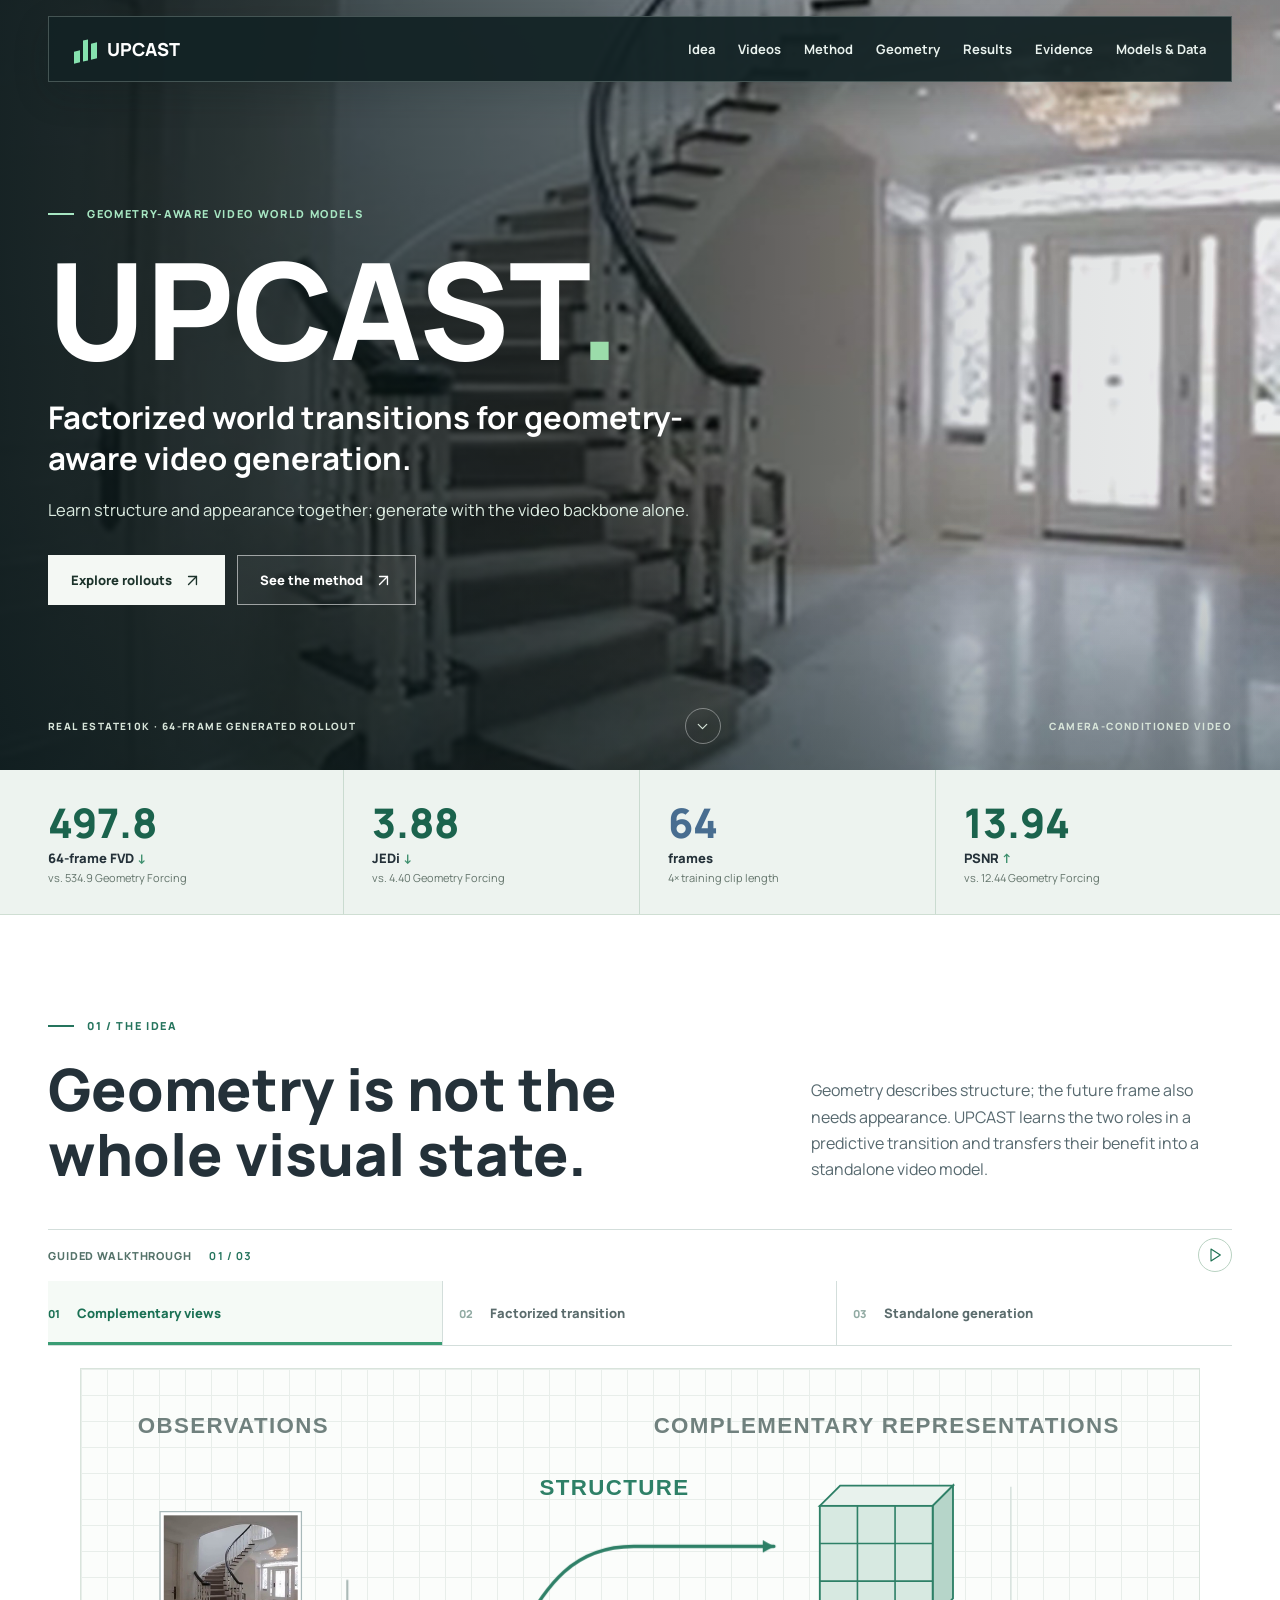
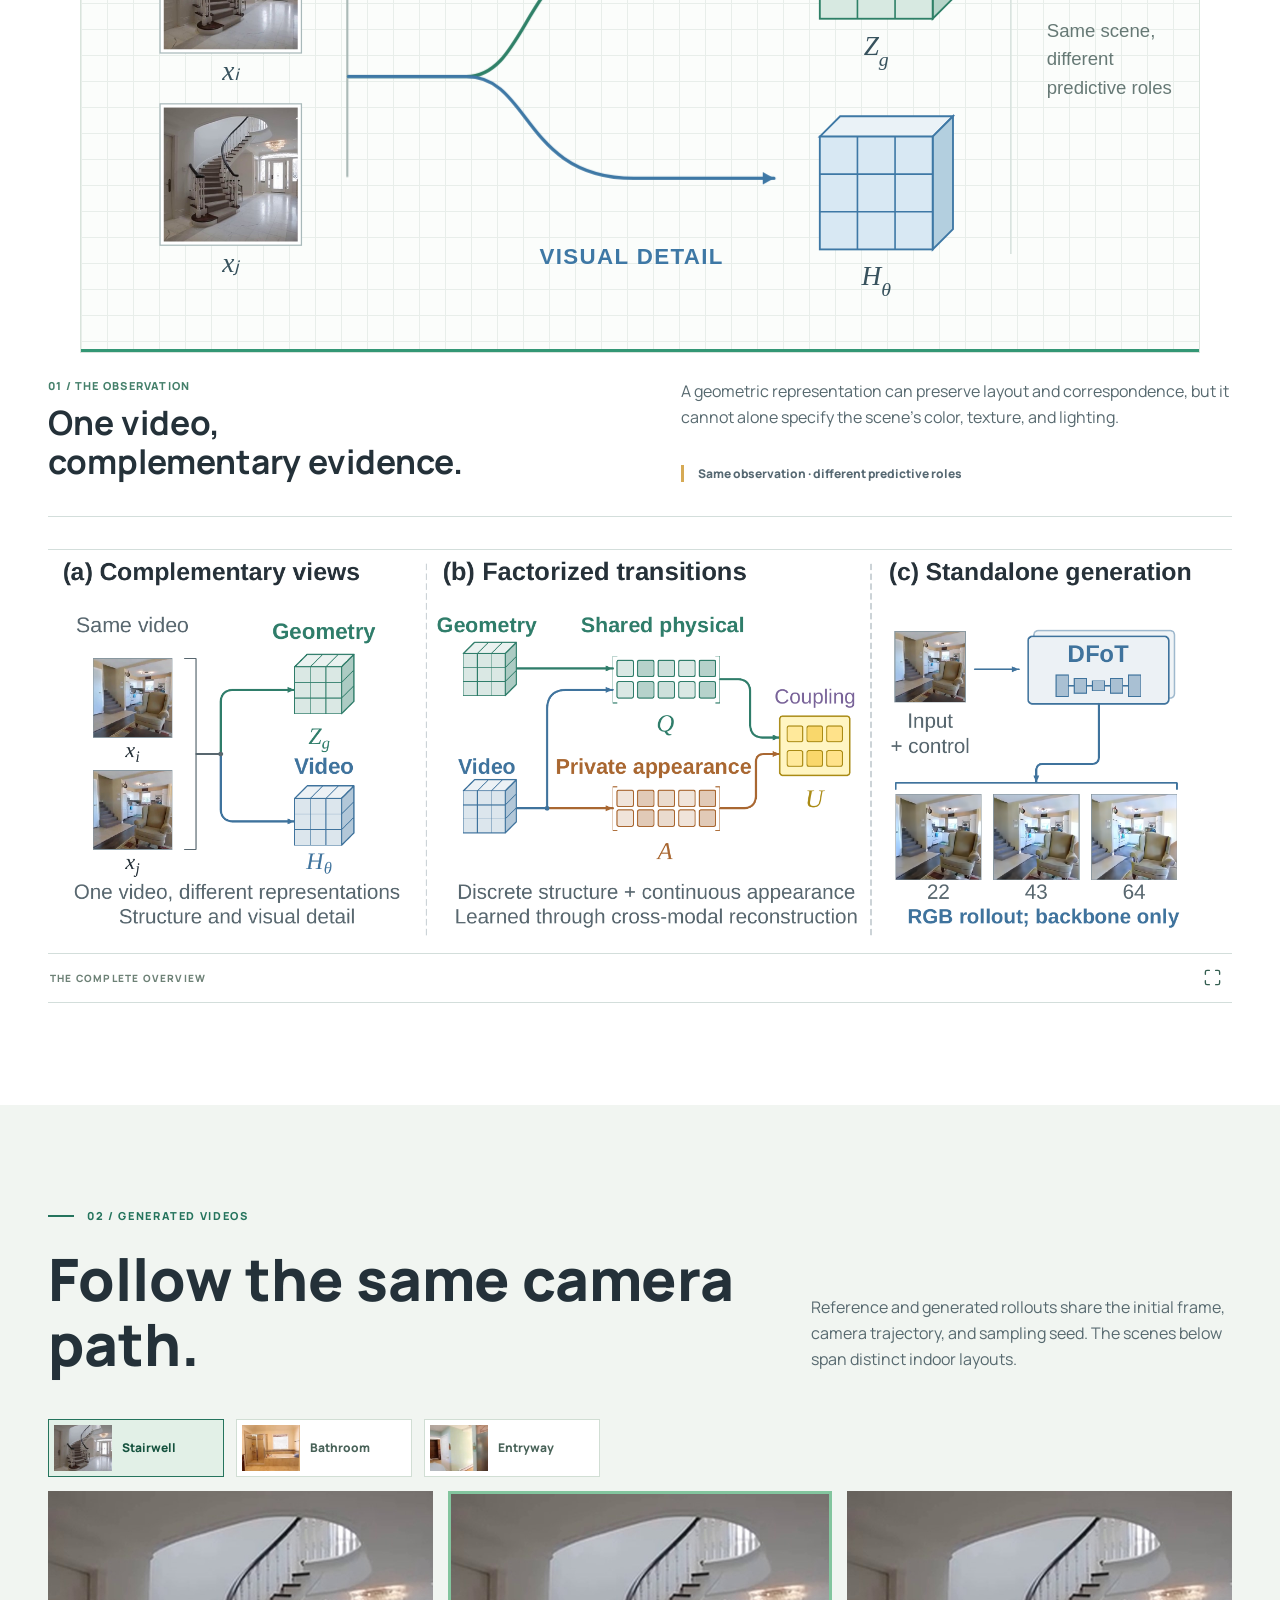
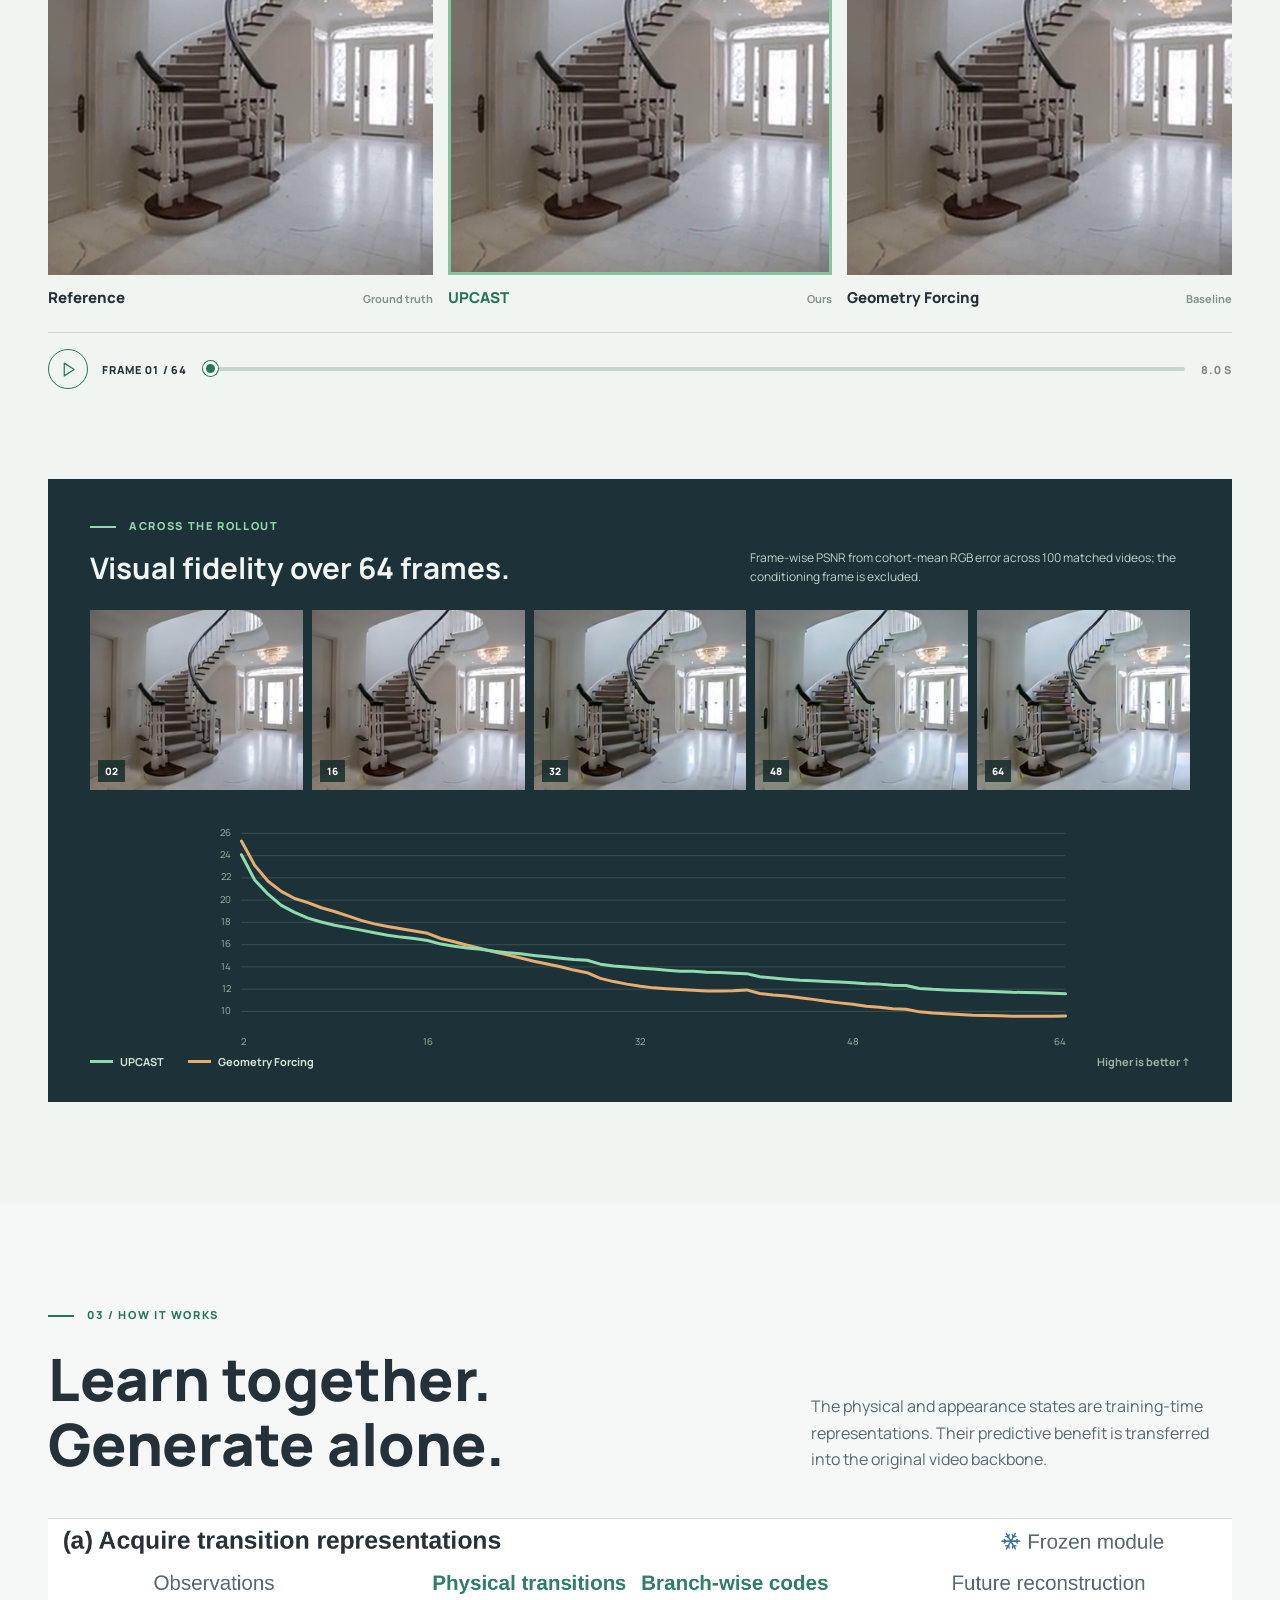
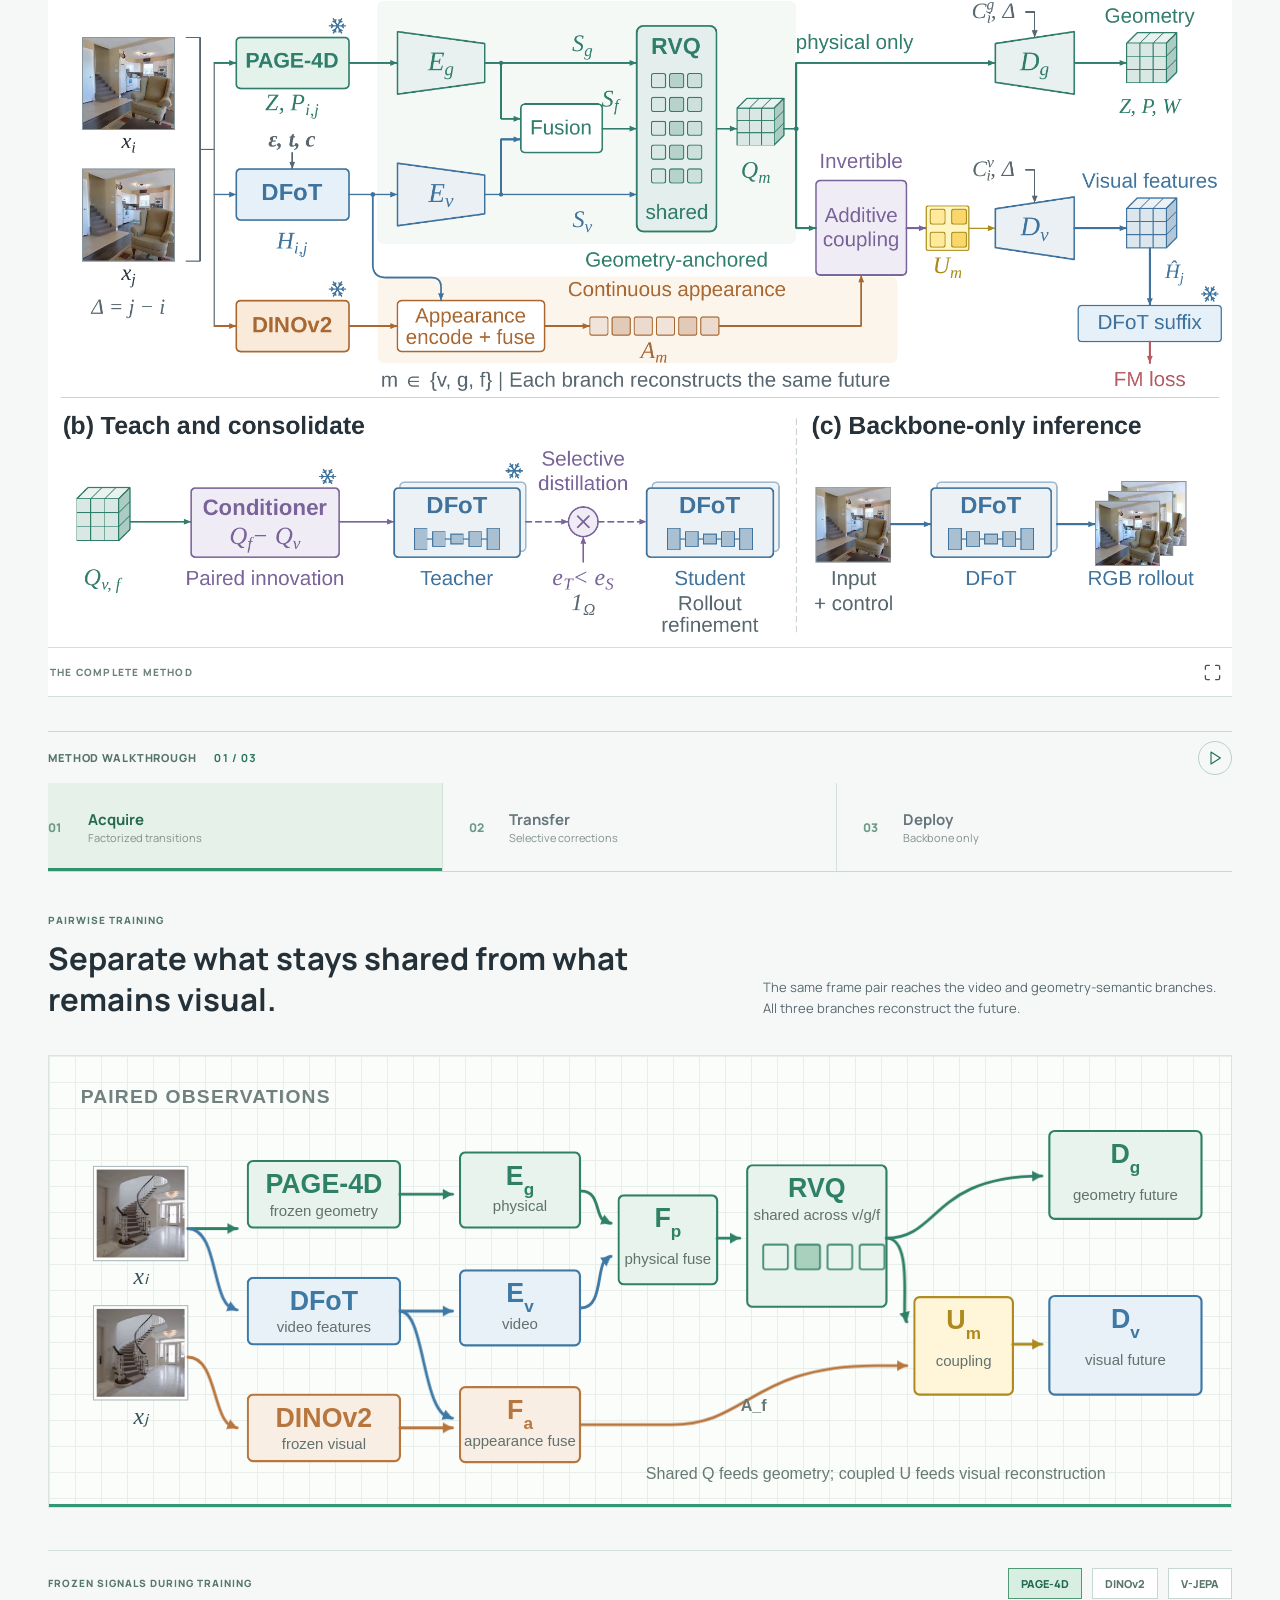
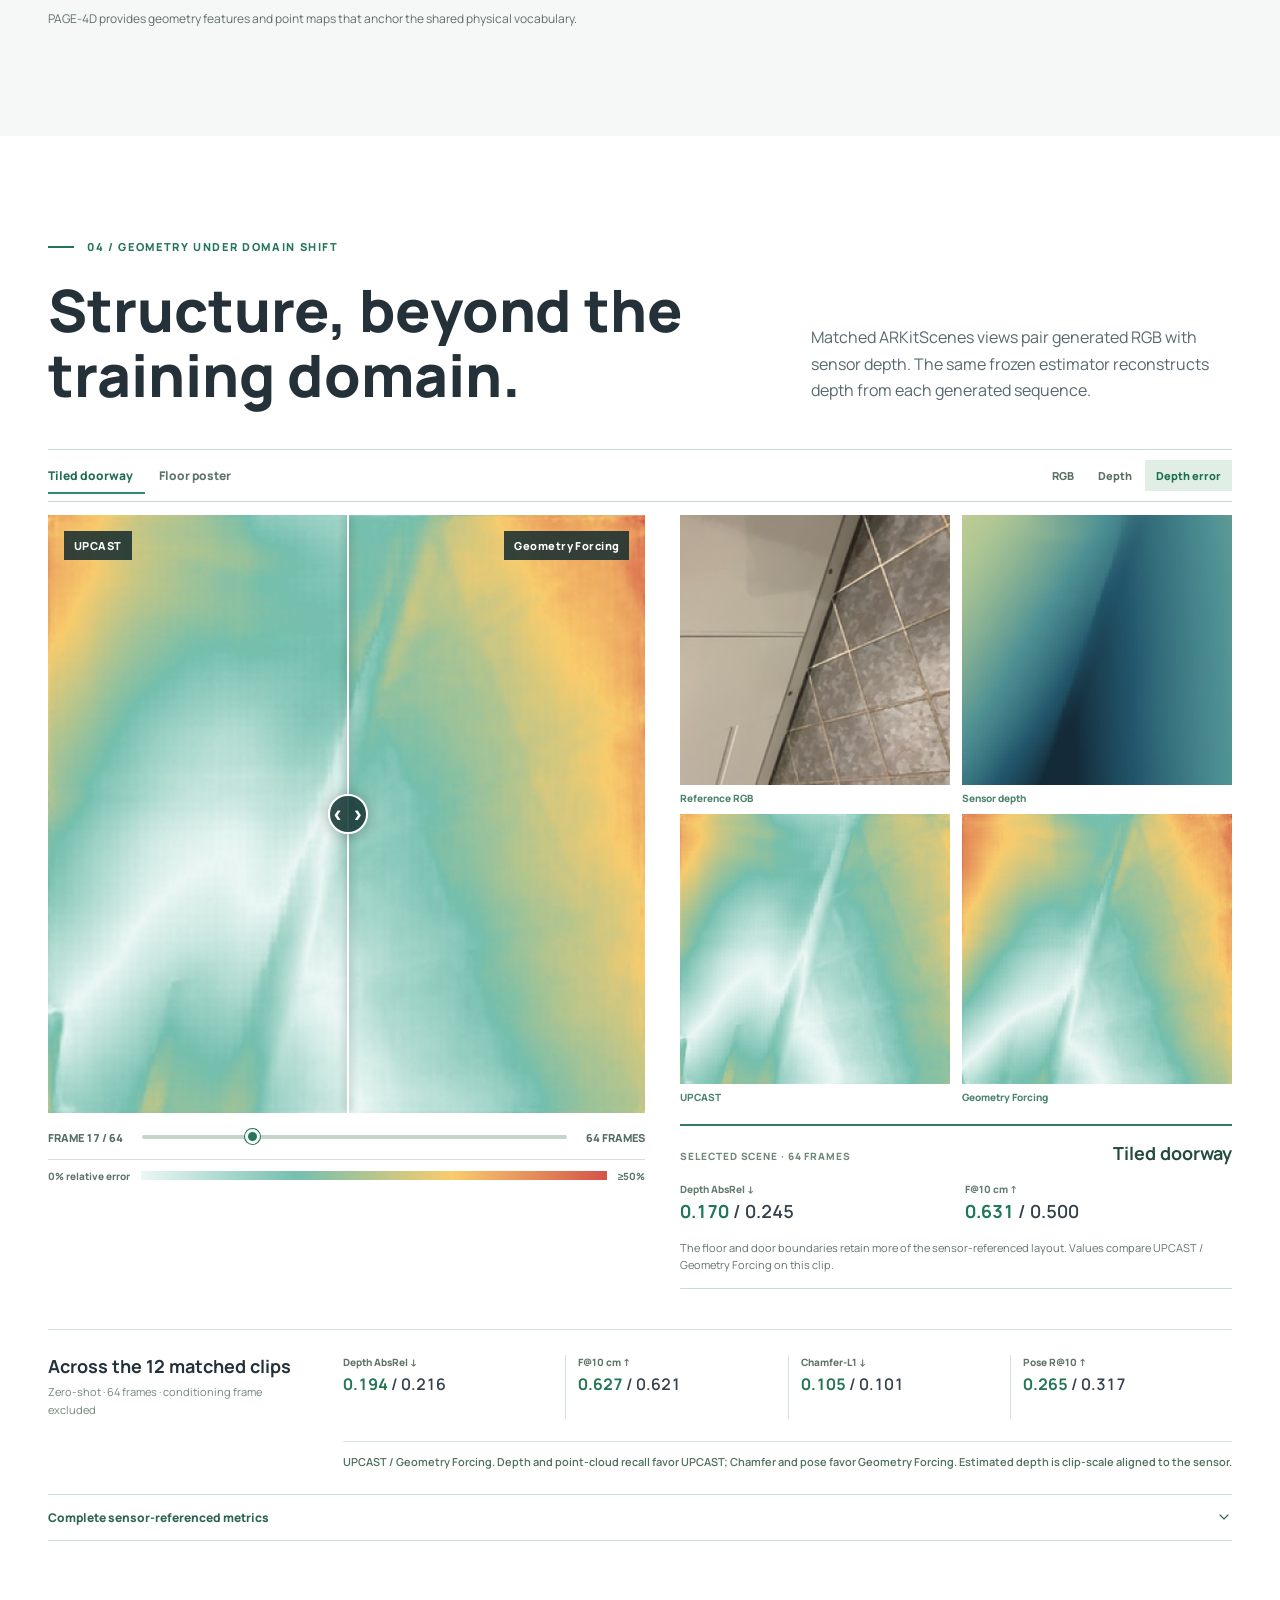
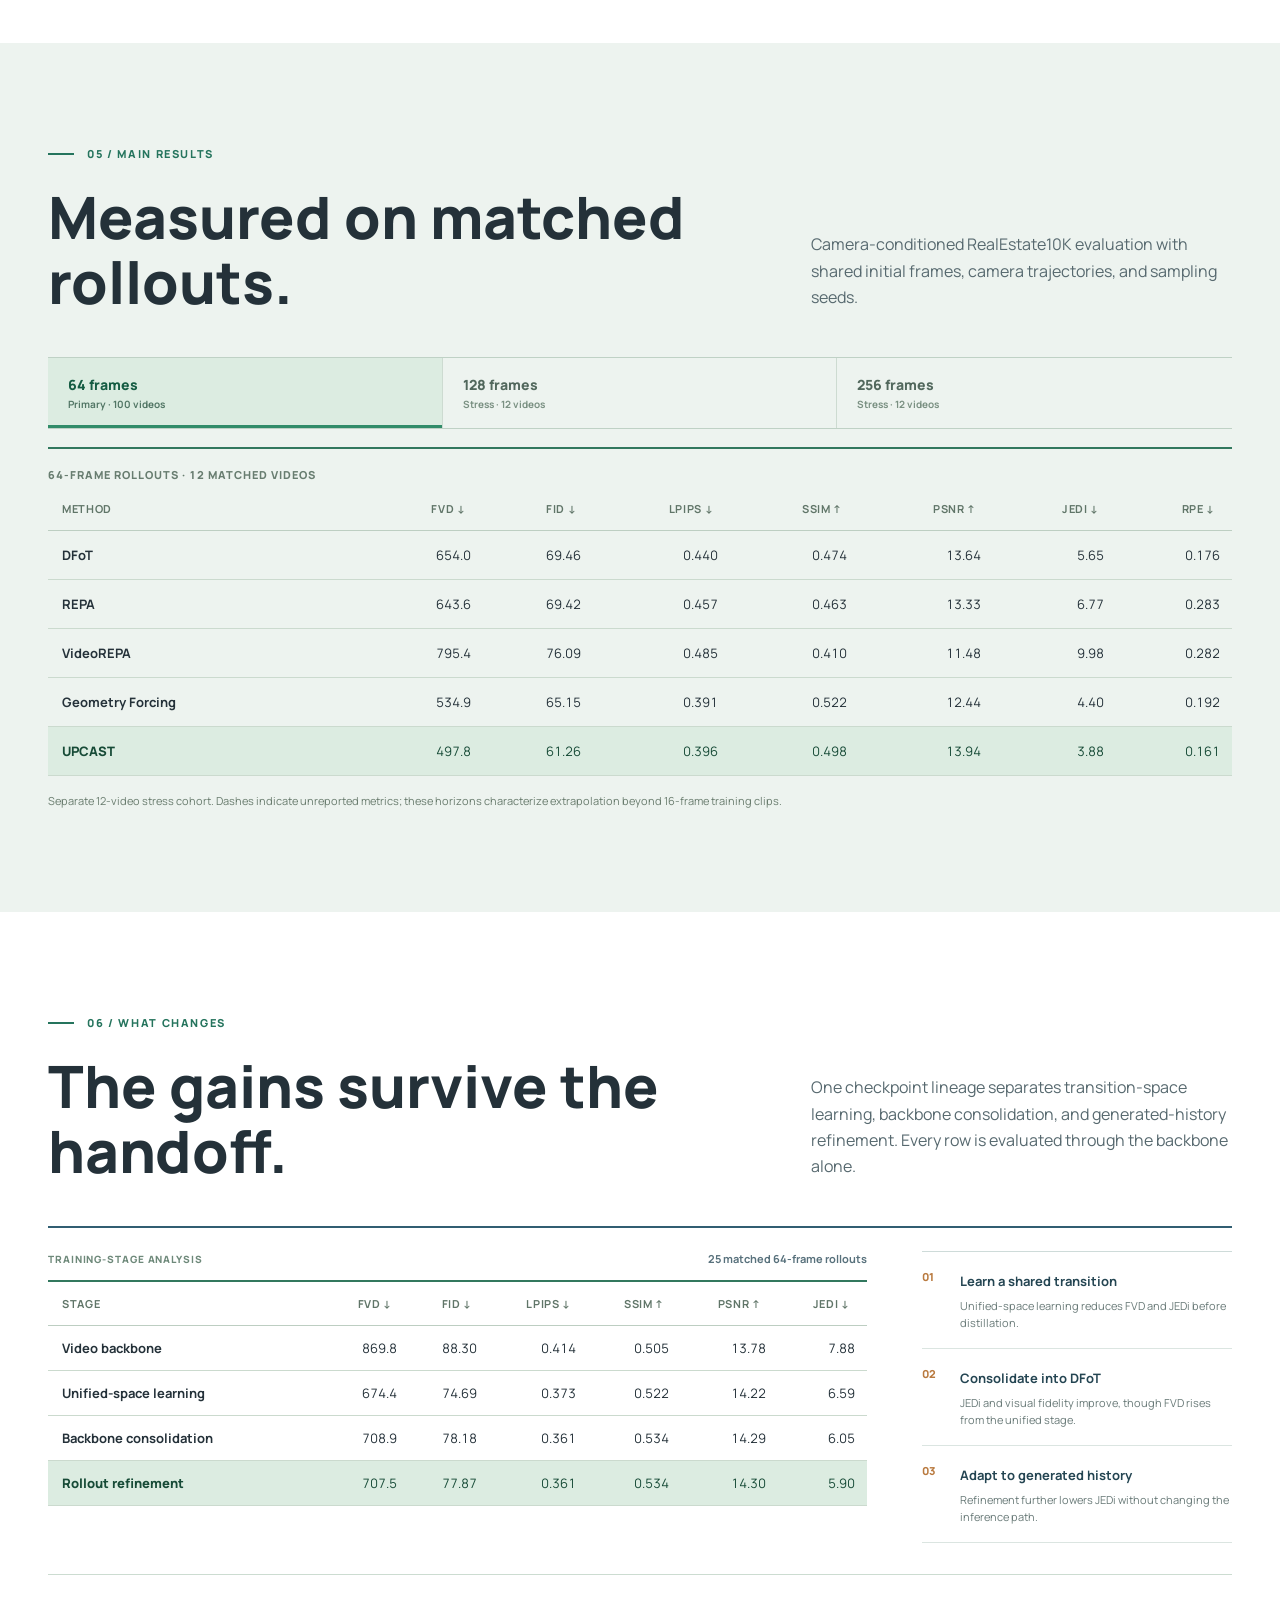
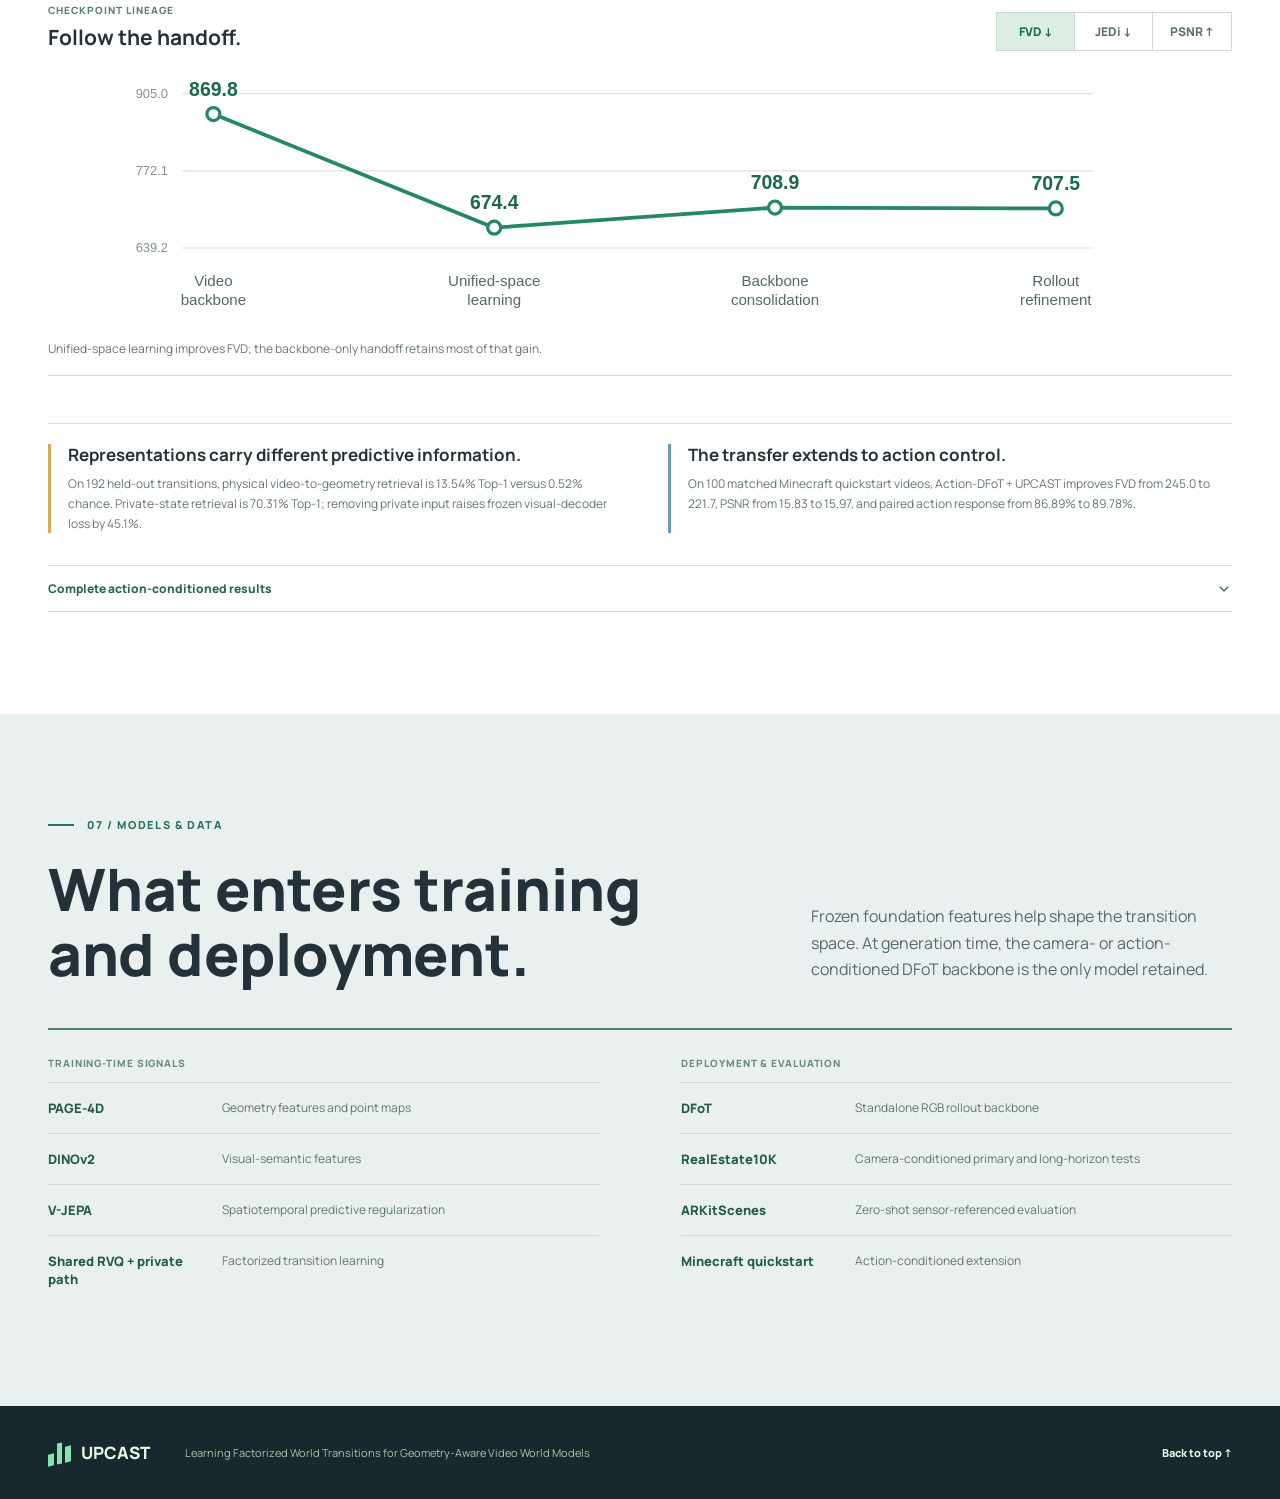
==== commit e8935c9a: "Animate project page walkthroughs and training evidence" ====
--- a/index.html
+++ b/index.html
@@ -9,6 +9,7 @@
   <link rel="icon" href="assets/favicon.svg" type="image/svg+xml">
   <link rel="preload" href="assets/media/hero.jpg" as="image">
   <link rel="stylesheet" href="assets/site.css">
+  <link rel="stylesheet" href="assets/motion.css">
 </head>
 <body>
   <svg class="icon-defs" xmlns="http://www.w3.org/2000/svg" aria-hidden="true">
@@ -74,7 +75,7 @@
           <button type="button" role="tab" aria-selected="false" data-idea="generation"><span>03</span> Standalone generation</button>
         </div>
         <div class="idea-panel" role="tabpanel" id="ideaPanel">
-          <div class="idea-panel-art"><img id="ideaPanelImage" src="assets/media/intro-alignment.png" alt="The same video provides geometric and visual representations."></div>
+          <div class="idea-panel-art" id="ideaPanelArt"><img id="ideaPanelImage" src="assets/media/intro-alignment.png" alt="The same video provides geometric and visual representations."></div>
           <div class="idea-panel-copy"><span id="ideaPanelNumber">01 / THE OBSERVATION</span><h3 id="ideaPanelTitle">One video, complementary evidence.</h3><p id="ideaPanelText">A geometric representation can preserve layout and correspondence, but it cannot alone specify the scene's color, texture, and lighting.</p><div class="idea-panel-key" id="ideaPanelKey">Same observation · different predictive roles</div></div>
         </div>
         <figure class="full-paper-figure"><div class="figure-shell"><img src="assets/media/intro_overview.png" alt="Complete paper overview: complementary views, factorized transition, and standalone generation." loading="lazy"><div class="figure-foot"><span>THE COMPLETE OVERVIEW</span><button class="figure-expand icon-button" type="button" data-figure="assets/media/intro_overview.png" aria-label="Enlarge overview figure" title="Enlarge figure"><svg class="icon"><use href="#icon-expand"/></svg></button></div></div></figure>
@@ -108,6 +109,7 @@
       <div class="content-width">
         <div class="section-heading two-column-heading"><div><p class="eyebrow"><span class="eyebrow-line"></span> 03 / How it works</p><h2 id="method-title">Learn together. Generate alone.</h2></div><p>The physical and appearance states are training-time representations. Their predictive benefit is transferred into the original video backbone.</p></div>
         <figure class="full-paper-figure method-full"><div class="figure-shell"><img src="assets/media/method_overview.png" alt="Complete method: factorized transition learning, selective knowledge transfer, and backbone-only inference." loading="lazy"><div class="figure-foot"><span>THE COMPLETE METHOD</span><button class="figure-expand icon-button" type="button" data-figure="assets/media/method_overview.png" aria-label="Enlarge method figure" title="Enlarge figure"><svg class="icon"><use href="#icon-expand"/></svg></button></div></div></figure>
+        <div class="method-tour-bar"><span>METHOD WALKTHROUGH <b id="methodProgress">01 / 03</b></span><button class="icon-button" id="methodAuto" type="button" aria-label="Play method walkthrough" title="Play method walkthrough"><svg class="icon"><use href="#icon-play"/></svg></button></div>
         <div class="method-tabs" role="tablist" aria-label="Method stages"><button type="button" class="active" role="tab" aria-selected="true" data-method="acquire"><span>01</span><strong>Acquire</strong><small>Factorized transitions</small></button><button type="button" role="tab" aria-selected="false" data-method="transfer"><span>02</span><strong>Transfer</strong><small>Selective corrections</small></button><button type="button" role="tab" aria-selected="false" data-method="deploy"><span>03</span><strong>Deploy</strong><small>Backbone only</small></button></div>
         <div class="method-stage" id="methodStage">
           <article class="method-panel" data-method-panel="acquire" role="tabpanel">
@@ -160,6 +162,7 @@
       <div class="section-heading two-column-heading"><div><p class="eyebrow"><span class="eyebrow-line"></span> 06 / What changes</p><h2 id="evidence-title">The gains survive the handoff.</h2></div><p>One checkpoint lineage separates transition-space learning, backbone consolidation, and generated-history refinement. Every row is evaluated through the backbone alone.</p></div>
       <div class="evidence-grid"><div><div class="evidence-lead"><span>TRAINING-STAGE ANALYSIS</span><strong>25 matched 64-frame rollouts</strong></div><div class="results-table-wrap"><table class="results-table stage-table"><thead><tr><th>Stage</th><th>FVD ↓</th><th>FID ↓</th><th>LPIPS ↓</th><th>SSIM ↑</th><th>PSNR ↑</th><th>JEDi ↓</th></tr></thead><tbody><tr><th>Video backbone</th><td>869.8</td><td>88.30</td><td>0.414</td><td>0.505</td><td>13.78</td><td>7.88</td></tr><tr><th>Unified-space learning</th><td>674.4</td><td>74.69</td><td>0.373</td><td>0.522</td><td>14.22</td><td>6.59</td></tr><tr><th>Backbone consolidation</th><td>708.9</td><td>78.18</td><td>0.361</td><td>0.534</td><td>14.29</td><td>6.05</td></tr><tr class="ours-row"><th>Rollout refinement</th><td>707.5</td><td>77.87</td><td>0.361</td><td>0.534</td><td>14.30</td><td>5.90</td></tr></tbody></table></div></div>
       <div class="evidence-narrative"><div class="evidence-step"><span>01</span><div><strong>Learn a shared transition</strong><p>Unified-space learning reduces FVD and JEDi before distillation.</p></div></div><div class="evidence-step"><span>02</span><div><strong>Consolidate into DFoT</strong><p>JEDi and visual fidelity improve, though FVD rises from the unified stage.</p></div></div><div class="evidence-step"><span>03</span><div><strong>Adapt to generated history</strong><p>Refinement further lowers JEDi without changing the inference path.</p></div></div></div></div>
+      <div class="stage-explorer"><div class="stage-explorer-head"><div><span>CHECKPOINT LINEAGE</span><h3>Follow the handoff.</h3></div><div class="stage-metric-tabs" role="group" aria-label="Training-stage metric"><button class="active" type="button" data-stage-metric="fvd" aria-pressed="true">FVD ↓</button><button type="button" data-stage-metric="jedi" aria-pressed="false">JEDi ↓</button><button type="button" data-stage-metric="psnr" aria-pressed="false">PSNR ↑</button></div></div><div class="stage-plot-wrap"><svg id="stagePlot" viewBox="0 0 1000 260" role="img" aria-label="FVD across four training stages"></svg></div><p id="stagePlotNote">Unified-space learning improves FVD; the backbone-only handoff retains most of that gain.</p></div>
       <div class="evidence-more"><div><h3>Representations carry different predictive information.</h3><p>On 192 held-out transitions, physical video-to-geometry retrieval is 13.54% Top-1 versus 0.52% chance. Private-state retrieval is 70.31% Top-1; removing private input raises frozen visual-decoder loss by 45.1%.</p></div><div><h3>The transfer extends to action control.</h3><p>On 100 matched Minecraft quickstart videos, Action-DFoT + UPCAST improves FVD from 245.0 to 221.7, PSNR from 15.83 to 15.97, and paired action response from 86.89% to 89.78%.</p></div></div>
       <details class="complete-metrics action-metrics"><summary>Complete action-conditioned results <svg class="icon"><use href="#icon-down"/></svg></summary><div class="results-table-wrap"><table class="results-table"><thead><tr><th>Method</th><th>FVD ↓</th><th>FID ↓</th><th>LPIPS ↓</th><th>SSIM ↑</th><th>PSNR ↑</th><th>Action BAcc. ↑</th><th>Response ↑</th></tr></thead><tbody><tr><th>Action-DFoT</th><td>245.0</td><td>39.51</td><td>0.431</td><td>0.524</td><td>15.83</td><td>85.10%</td><td>86.89%</td></tr><tr class="ours-row"><th>+ UPCAST</th><td>221.7</td><td>37.55</td><td>0.424</td><td>0.528</td><td>15.97</td><td>85.35%</td><td>89.78%</td></tr></tbody></table></div><p>DFoT Minecraft quickstart: 10 training and 10 validation trajectories, 100 matched 16-frame videos. Both variants use backbone-only inference.</p></details>
     </div></section>
@@ -172,6 +175,7 @@
   <script src="assets/data/curves.js" defer></script>
   <script src="assets/data/geometry.js" defer></script>
   <script src="assets/lucide.min.js" defer></script>
+  <script src="assets/motion.js" defer></script>
   <script src="assets/site.js" defer></script>
 </body>
 </html>
--- a/assets/motion.css
+++ b/assets/motion.css
@@ -0,0 +1,114 @@
+.motion-canvas {
+  --blue: #3e78a5;
+  --blue-pale: #e7f1f7;
+  --blue-mid: #b9d3e3;
+  --green: #2e8067;
+  --green-pale: #e7f3ec;
+  --green-mid: #a9cfbd;
+  --orange: #b7763e;
+  --orange-pale: #f9eee4;
+  --orange-mid: #e3bf9d;
+  --gold: #ae891d;
+  --gold-pale: #fff6d9;
+  --gold-mid: #ead47c;
+  --purple: #80649c;
+  --purple-pale: #f2ecf7;
+  --purple-mid: #d5c6e3;
+  width: 100%;
+  position: relative;
+  border: 1px solid #d9e4dc;
+  background-color: #fbfdfb;
+  background-image: linear-gradient(#e8eeea 1px, transparent 1px), linear-gradient(90deg, #e8eeea 1px, transparent 1px);
+  background-size: 26px 26px;
+  overflow: hidden;
+}
+.motion-viewport { width: 100%; overflow-x: auto; }
+.motion-pan-nav { display: none; width: 100%; }
+.motion-svg { display: block; width: 100%; height: 100%; }
+.idea-motion { aspect-ratio: 900 / 470; }
+.method-motion { aspect-ratio: 1100 / 420; margin: 6px 0 17px; }
+.idea-panel-art.is-enhanced #ideaPanelImage,
+.method-panel.is-enhanced .acquire-diagram,
+.method-panel.is-enhanced .transfer-diagram,
+.method-panel.is-enhanced .deploy-diagram { display: none; }
+.idea-panel { display: block; min-height: 0; }
+.idea-panel-art.is-enhanced { display: block; height: auto; width: 100%; padding: 22px 0 0; }
+.idea-panel-art.is-enhanced .motion-canvas { max-width: 1120px; margin: 0 auto; }
+.idea-panel-copy { display: grid; grid-template-columns: minmax(0, 1fr) minmax(0, 1fr); column-gap: 7%; align-items: start; padding: 25px 0 34px; }
+.idea-panel-copy > span { grid-column: 1; grid-row: 1; }
+.idea-panel-copy h3 { grid-column: 1; grid-row: 2 / span 2; margin: 10px 0 0; max-width: 430px; }
+.idea-panel-copy p { grid-column: 2; grid-row: 1 / span 2; margin: 0; max-width: 550px; }
+.idea-panel-key { grid-column: 2; grid-row: 3; margin-top: 16px; }
+.motion-svg text { font-family: Arial, Helvetica, sans-serif; letter-spacing: 0; }
+.motion-svg .motion-kicker { font-size: 14px; font-weight: 800; letter-spacing: 1.1px; }
+.motion-svg .motion-label { font-size: 18px; font-weight: 700; }
+.motion-svg .motion-small { font-size: 15px; fill: #667975; }
+.motion-svg .motion-math { font-family: Georgia, serif; font-size: 22px; font-style: italic; fill: #37525d; }
+.motion-svg .motion-box-title { font-size: 25px; font-weight: 800; }
+.motion-svg .motion-box-sub { font-size: 14px; fill: #60716e; }
+.motion-rise { opacity: 0; animation: motionReveal .55s ease-out var(--delay, 0s) forwards; }
+.motion-trace { stroke-dasharray: 1100; stroke-dashoffset: 1100; animation: motionDraw .95s cubic-bezier(.22,.75,.28,1) var(--delay, 0s) forwards; }
+.motion-trace.dashed { stroke-dasharray: 10 7; stroke-dashoffset: 350; animation: motionDash .95s linear var(--delay, 0s) forwards; }
+.motion-arrow-arrive { opacity: 0; animation: motionArrow .18s ease-out var(--delay, 0s) forwards; }
+@keyframes motionReveal { from { opacity: 0; transform: translateY(12px); } to { opacity: 1; transform: translateY(0); } }
+@keyframes motionDraw { to { stroke-dashoffset: 0; } }
+@keyframes motionDash { to { stroke-dashoffset: 0; } }
+@keyframes motionArrow { to { opacity: 1; } }
+.method-tour-bar { display: flex; align-items: center; justify-content: space-between; min-height: 52px; border-top: 1px solid #c9d9d3; color: #55736a; font-size: 11px; font-weight: 800; letter-spacing: .08em; }
+.method-tour-bar b { margin-left: 14px; color: #25745d; font-variant-numeric: tabular-nums; }
+.method-tour-bar .icon-button { width: 34px; height: 34px; border: 1px solid #b9d2c2; color: #1b7051; border-radius: 50%; }
+.method-tour-bar .icon { width: 16px; height: 16px; }
+.method-tabs { border-top: 0; }
+.stage-explorer { border-top: 1px solid #ccdcd1; border-bottom: 1px solid #ccdcd1; margin: 31px 0; padding: 22px 0 16px; }
+.stage-explorer-head { display: flex; justify-content: space-between; align-items: end; gap: 20px; }
+.stage-explorer-head span { color: #5b806c; font-size: 10px; font-weight: 800; letter-spacing: .1em; }
+.stage-explorer-head h3 { margin: 5px 0 0; font-size: 21px; }
+.stage-metric-tabs { display: flex; border: 1px solid #cadcd0; }
+.stage-metric-tabs button { border: 0; border-right: 1px solid #cadcd0; min-width: 78px; padding: 10px 13px; background: #fff; color: #5a7164; font-size: 12px; font-weight: 800; }
+.stage-metric-tabs button:last-child { border-right: 0; }
+.stage-metric-tabs button.active { background: #dceee3; color: #1c6c4b; }
+.stage-plot-wrap { max-width: 1080px; margin: 7px auto 0; }
+#stagePlot { display: block; width: 100%; height: auto; }
+.stage-guide { stroke: #dce6de; stroke-width: 1; }
+.stage-axis { fill: #829288; font: 12px Arial, Helvetica, sans-serif; }
+.stage-plot-line { stroke: #258668; stroke-width: 3.5; stroke-linecap: round; stroke-linejoin: round; stroke-dasharray: 1100; stroke-dashoffset: 1100; animation: motionDraw 1.15s ease-out forwards; }
+.stage-point { opacity: 0; animation: motionReveal .35s ease-out var(--stage-delay) forwards; }
+.stage-point circle { fill: #fff; stroke: #258668; stroke-width: 3; }
+.stage-value { font-size: 18px; font-weight: 800; fill: #1b6750; font-family: Arial, Helvetica, sans-serif; }
+.stage-name { font-size: 14px; fill: #536b61; font-family: Arial, Helvetica, sans-serif; }
+#stagePlotNote { margin: 0; color: #65776c; font-size: 12px; }
+.motion-canvas::after { content: ''; position: absolute; left: 0; bottom: 0; width: 100%; height: 3px; background: #339775; transform: scaleX(0); transform-origin: left; animation: motionProgress 5.5s linear forwards; }
+.motion-canvas.is-paused::after { animation-play-state: paused; }
+@keyframes motionProgress { to { transform: scaleX(1); } }
+@media (max-width: 900px) {
+  .idea-panel-art.is-enhanced { width: 100%; padding-top: 18px; }
+  .idea-panel-copy { display: block; padding-top: 20px; }
+  .idea-panel-copy h3 { margin: 10px 0; }
+  .idea-panel-copy p { margin: 0; }
+  .method-motion { margin-top: 0; }
+}
+@media (max-width: 560px) {
+  .idea-panel-art.is-enhanced { min-height: 0; padding-bottom: 0; }
+  .motion-viewport { scrollbar-width: thin; scrollbar-color: #b8d4c4 #eff4f0; }
+  .motion-pan-nav { display: flex; justify-content: flex-end; gap: 6px; margin: 7px 0 0; }
+  .motion-pan-nav button { display: grid; place-items: center; width: 32px; height: 30px; border: 1px solid #bed4c5; background: #fff; color: #2c7457; }
+  .motion-pan-nav button:disabled { opacity: .3; cursor: default; }
+  .motion-pan-nav svg { width: 15px; height: 15px; }
+  .idea-motion { min-width: 660px; aspect-ratio: 900 / 470; }
+  .method-motion { min-width: 760px; aspect-ratio: 1100 / 420; }
+  .stage-explorer-head { display: block; }
+  .stage-metric-tabs { width: max-content; margin-top: 15px; }
+  .stage-plot-wrap { overflow-x: auto; }
+  #stagePlot { min-width: 600px; }
+}
+@media (prefers-reduced-motion: reduce) {
+  .stage-plot-line { stroke-dashoffset: 0; animation: none; }
+  .stage-point { opacity: 1; animation: none; }
+}
+@media (prefers-reduced-motion: reduce) {
+  .motion-rise { opacity: 1; animation: none; }
+  .motion-trace { stroke-dashoffset: 0; animation: none; }
+  .motion-trace.dashed { stroke-dasharray: 10 7; animation: none; }
+  .motion-arrow-arrive { opacity: 1; animation: none; }
+  .motion-canvas::after { transform: scaleX(1); animation: none; }
+}
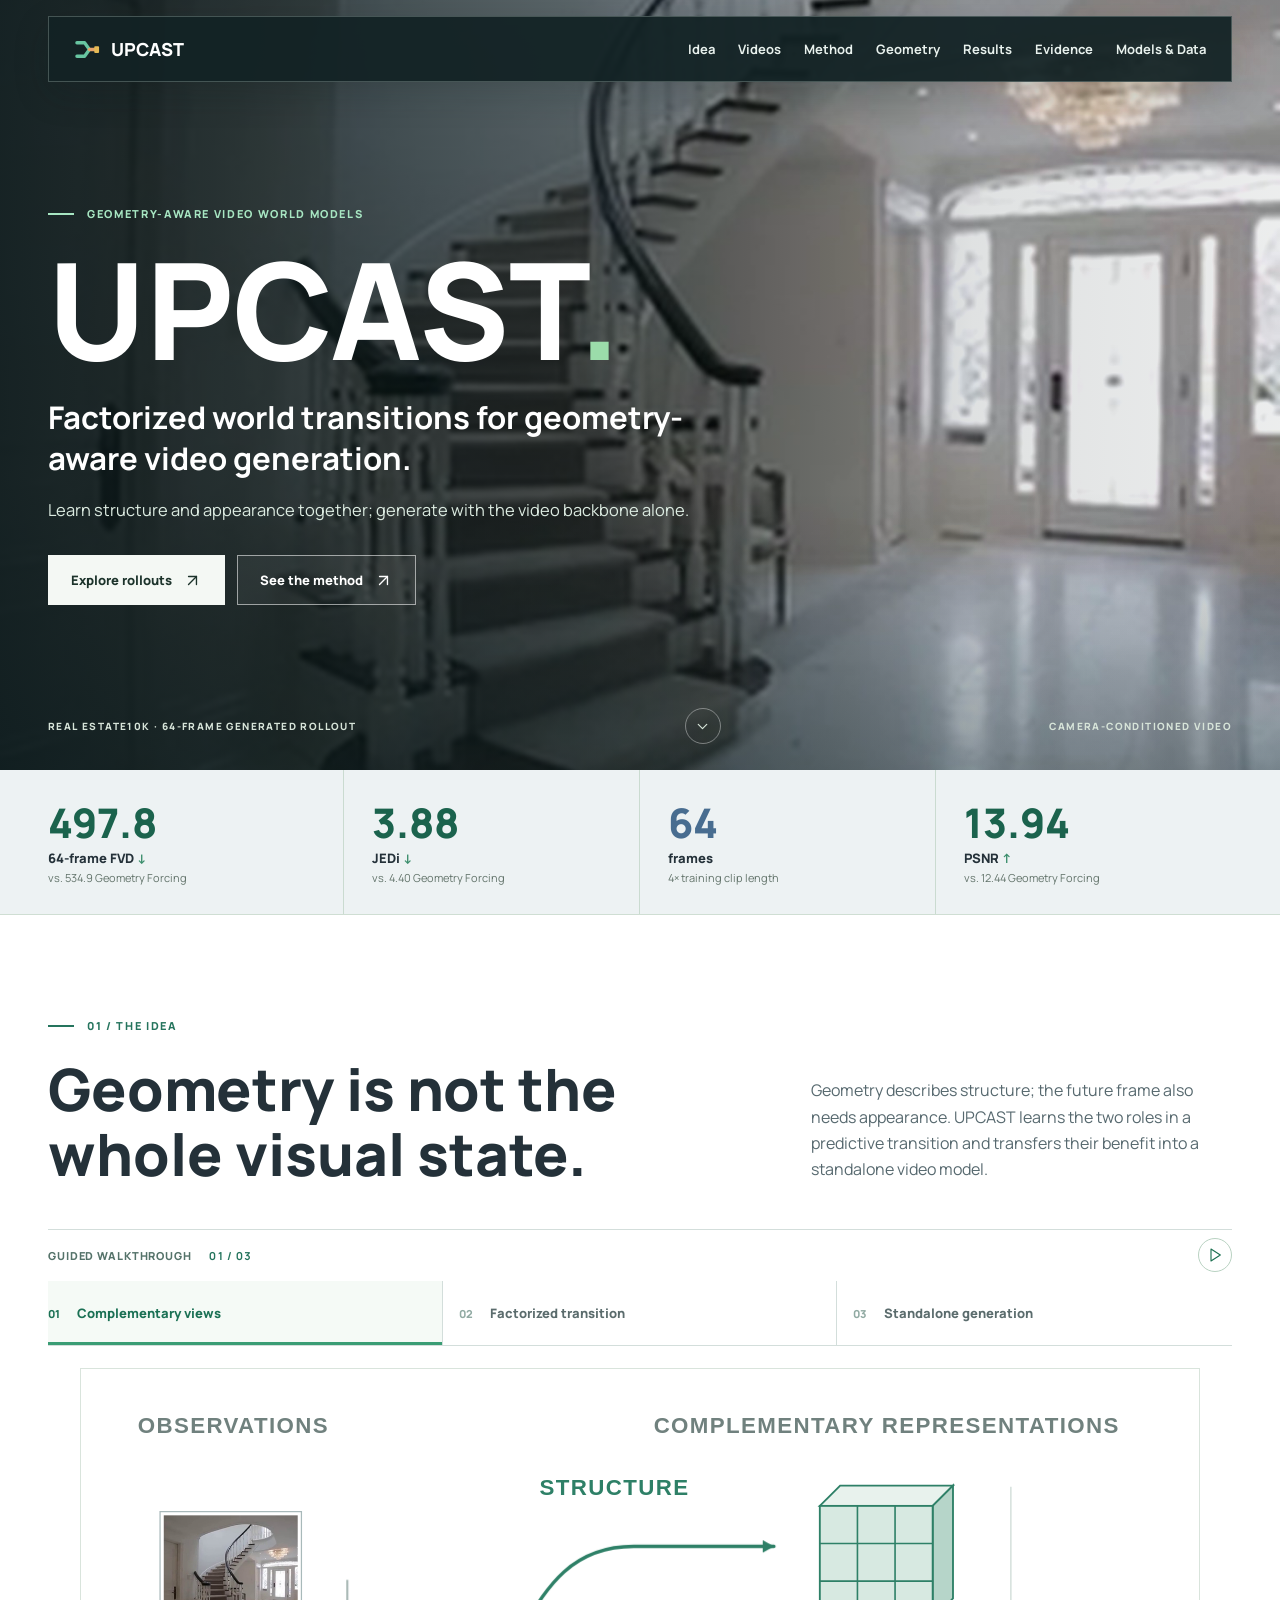
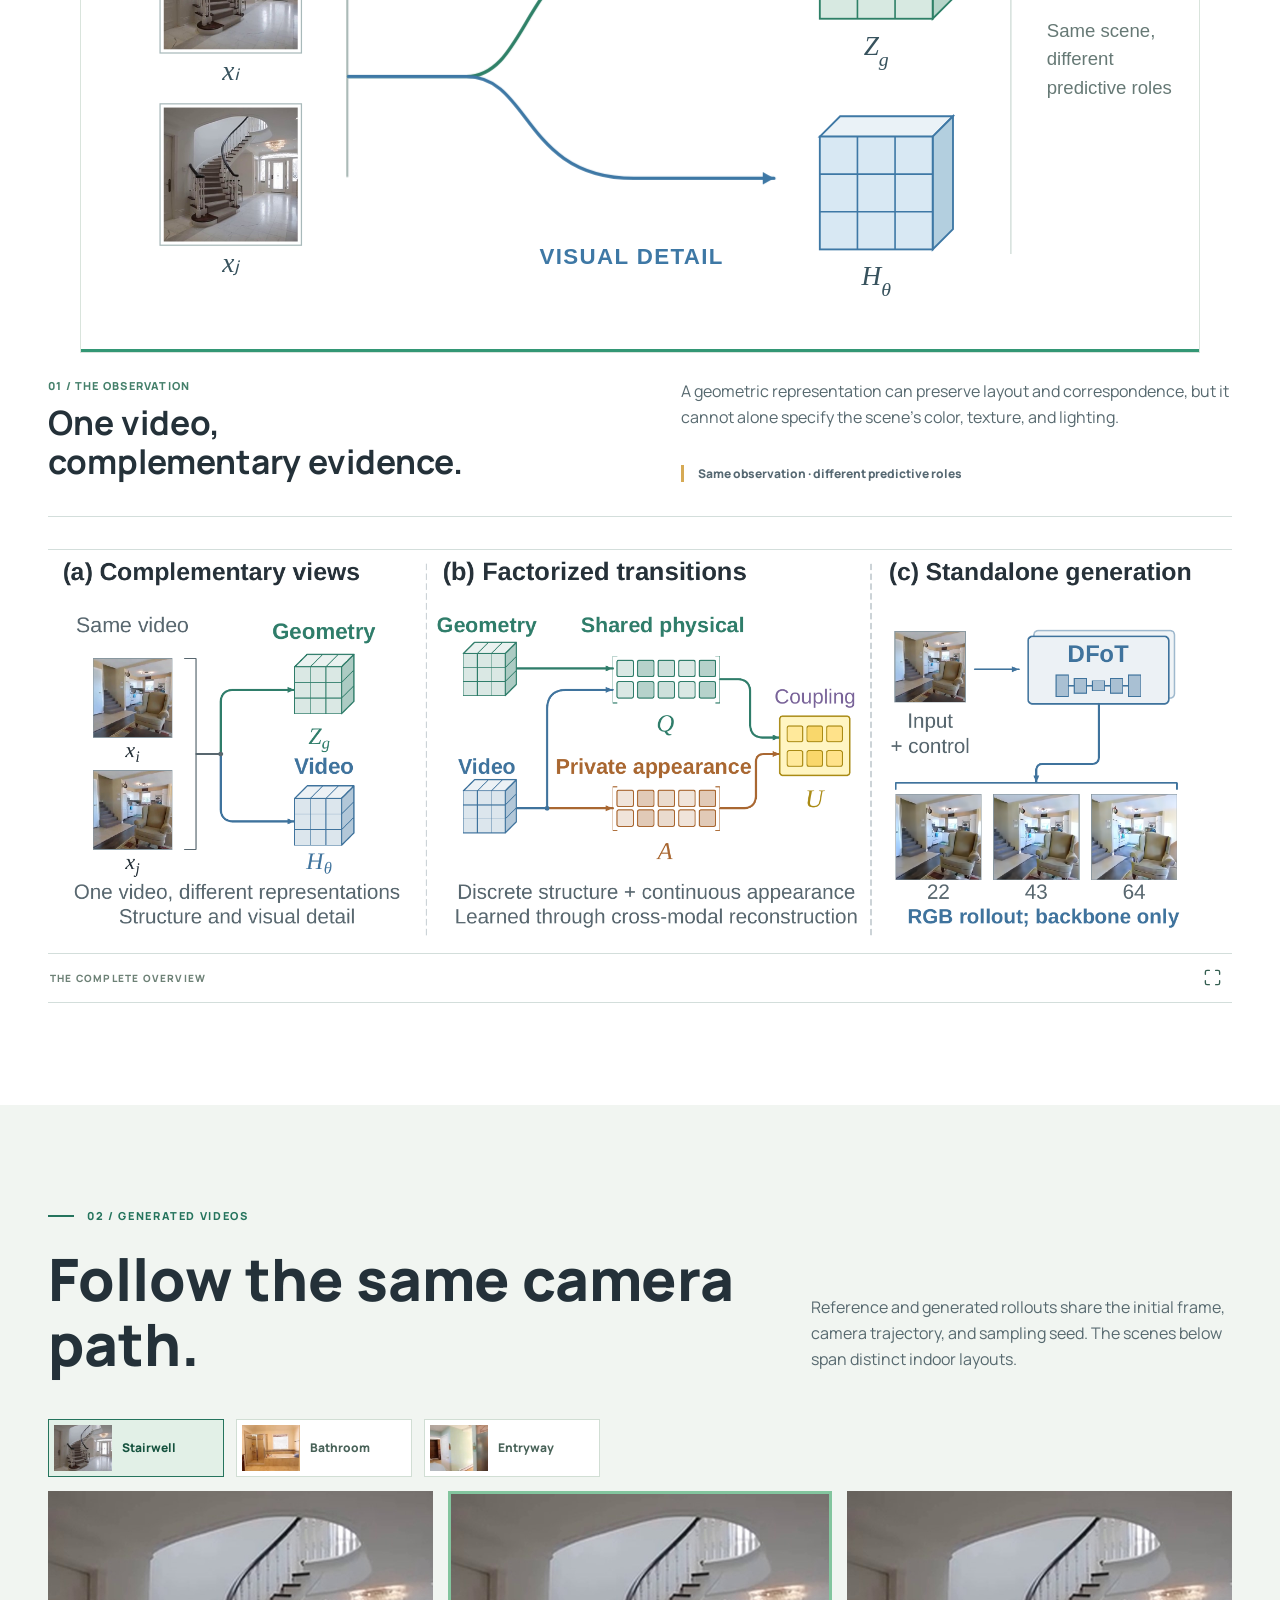
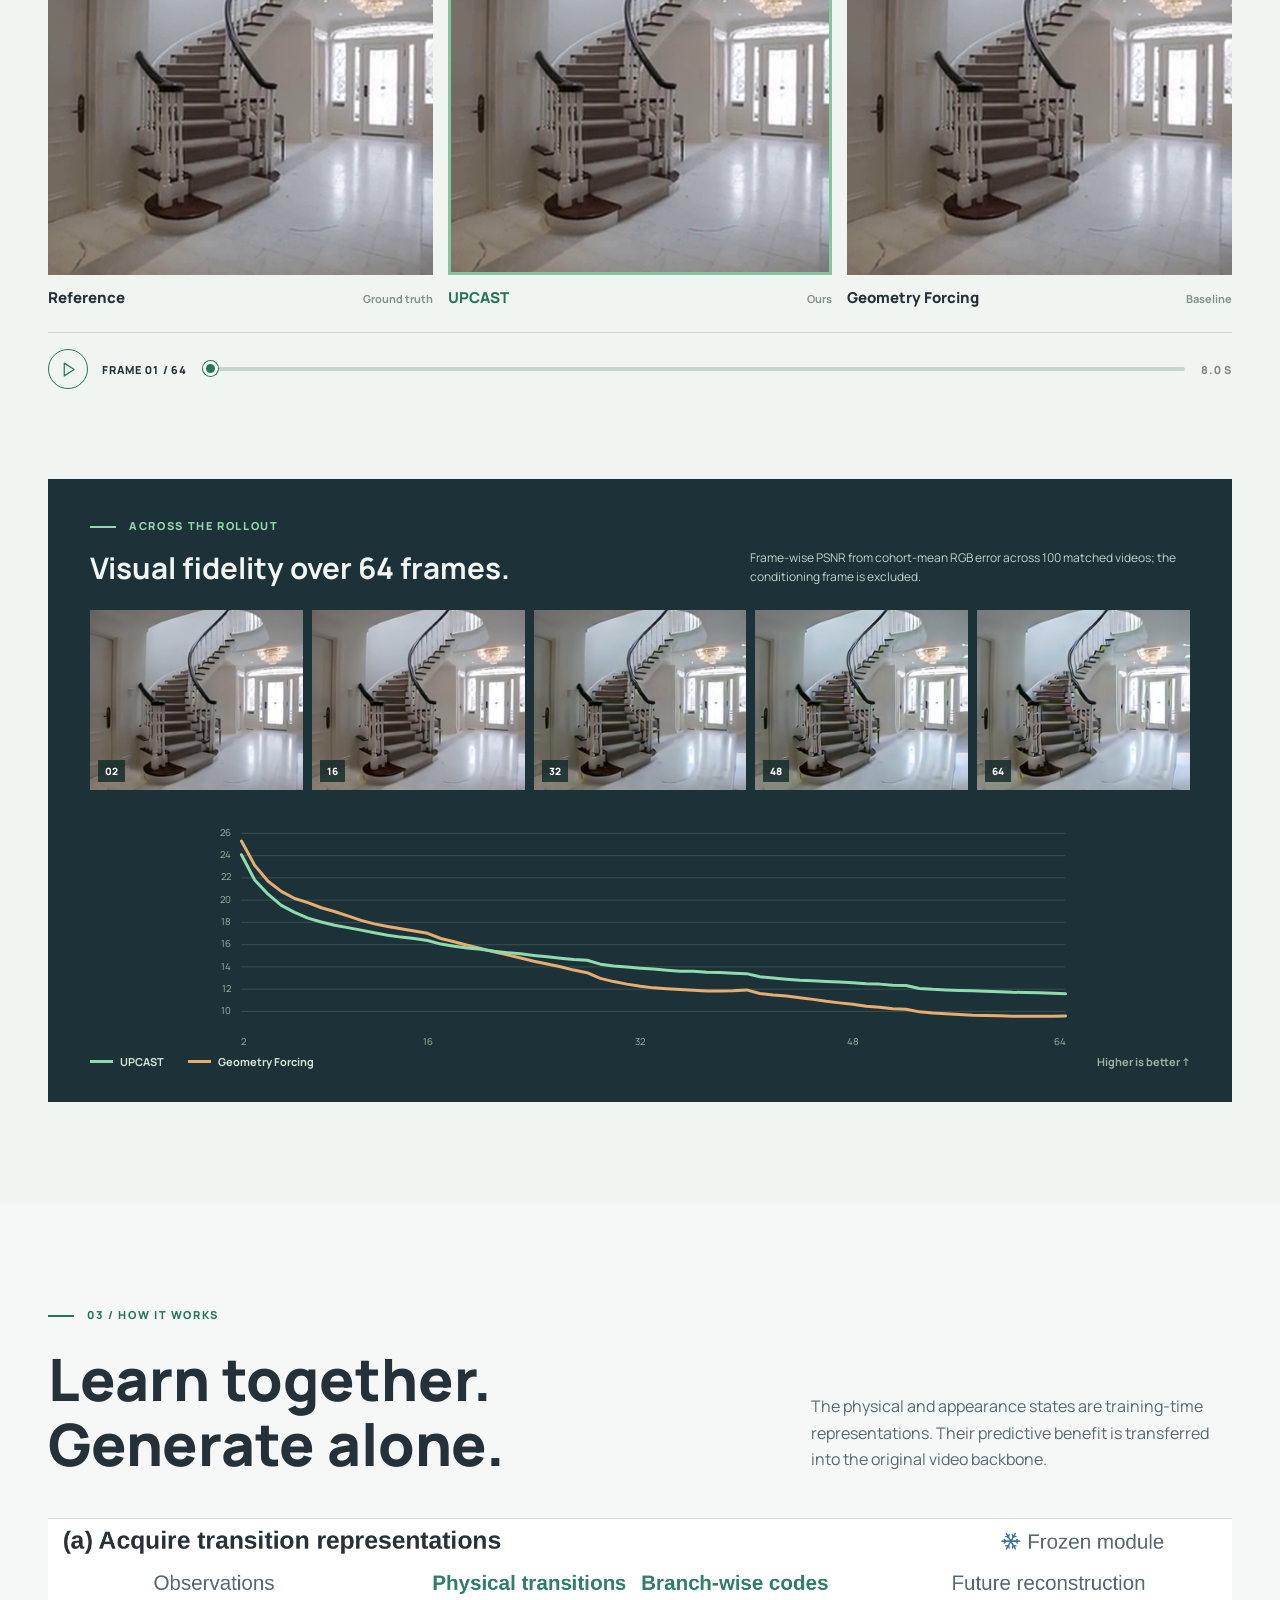
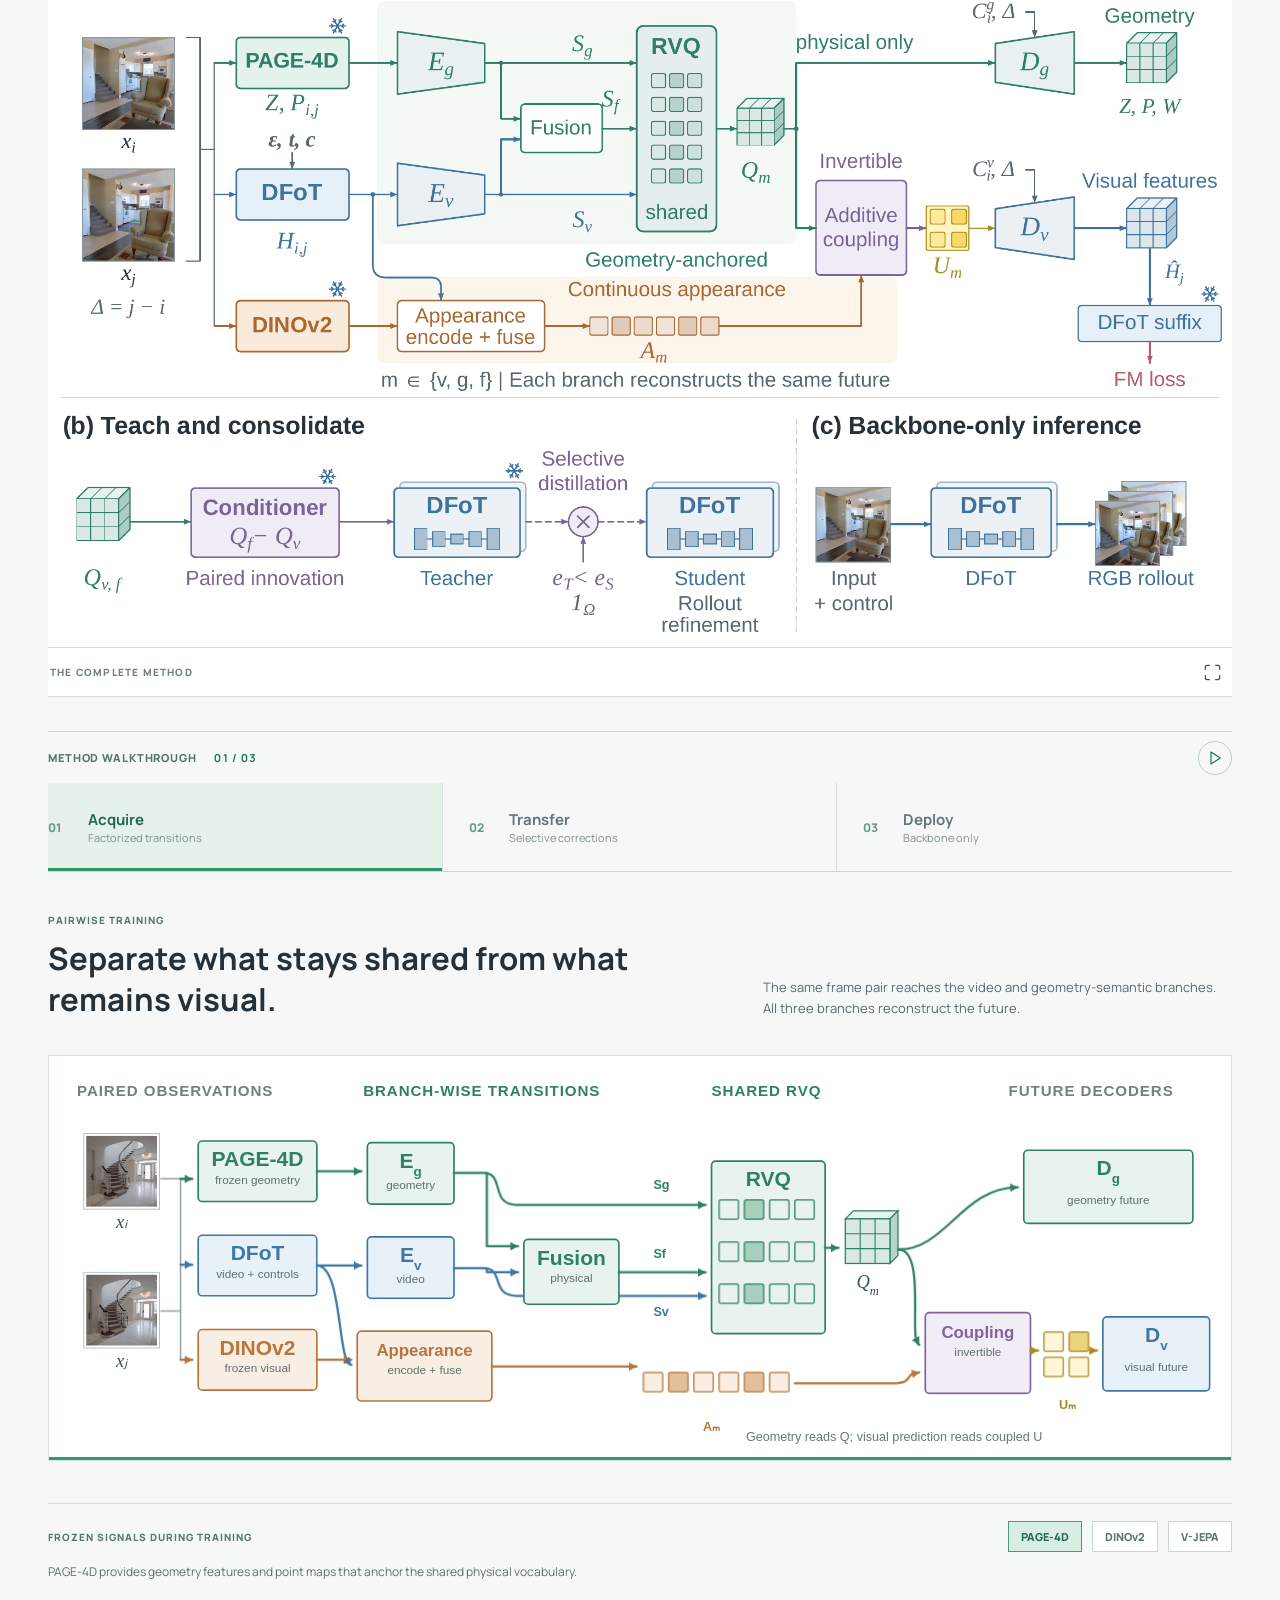
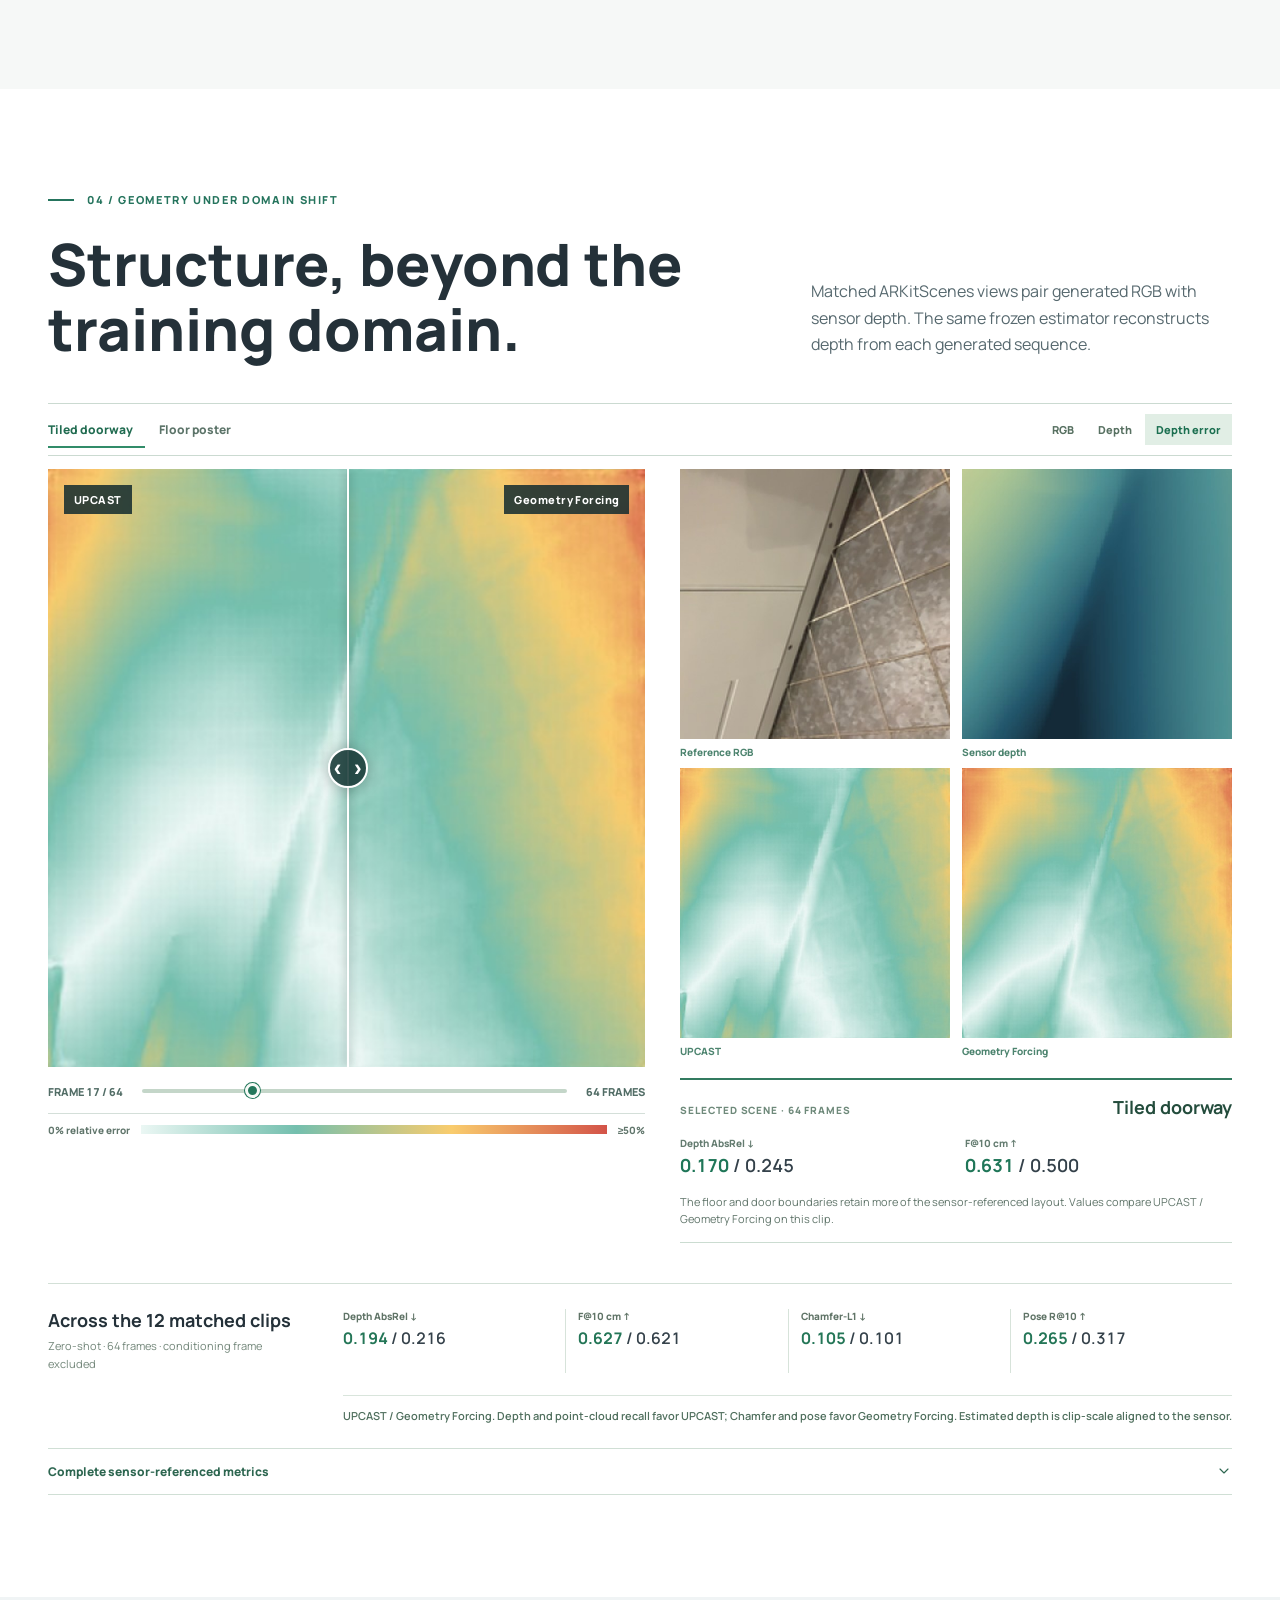
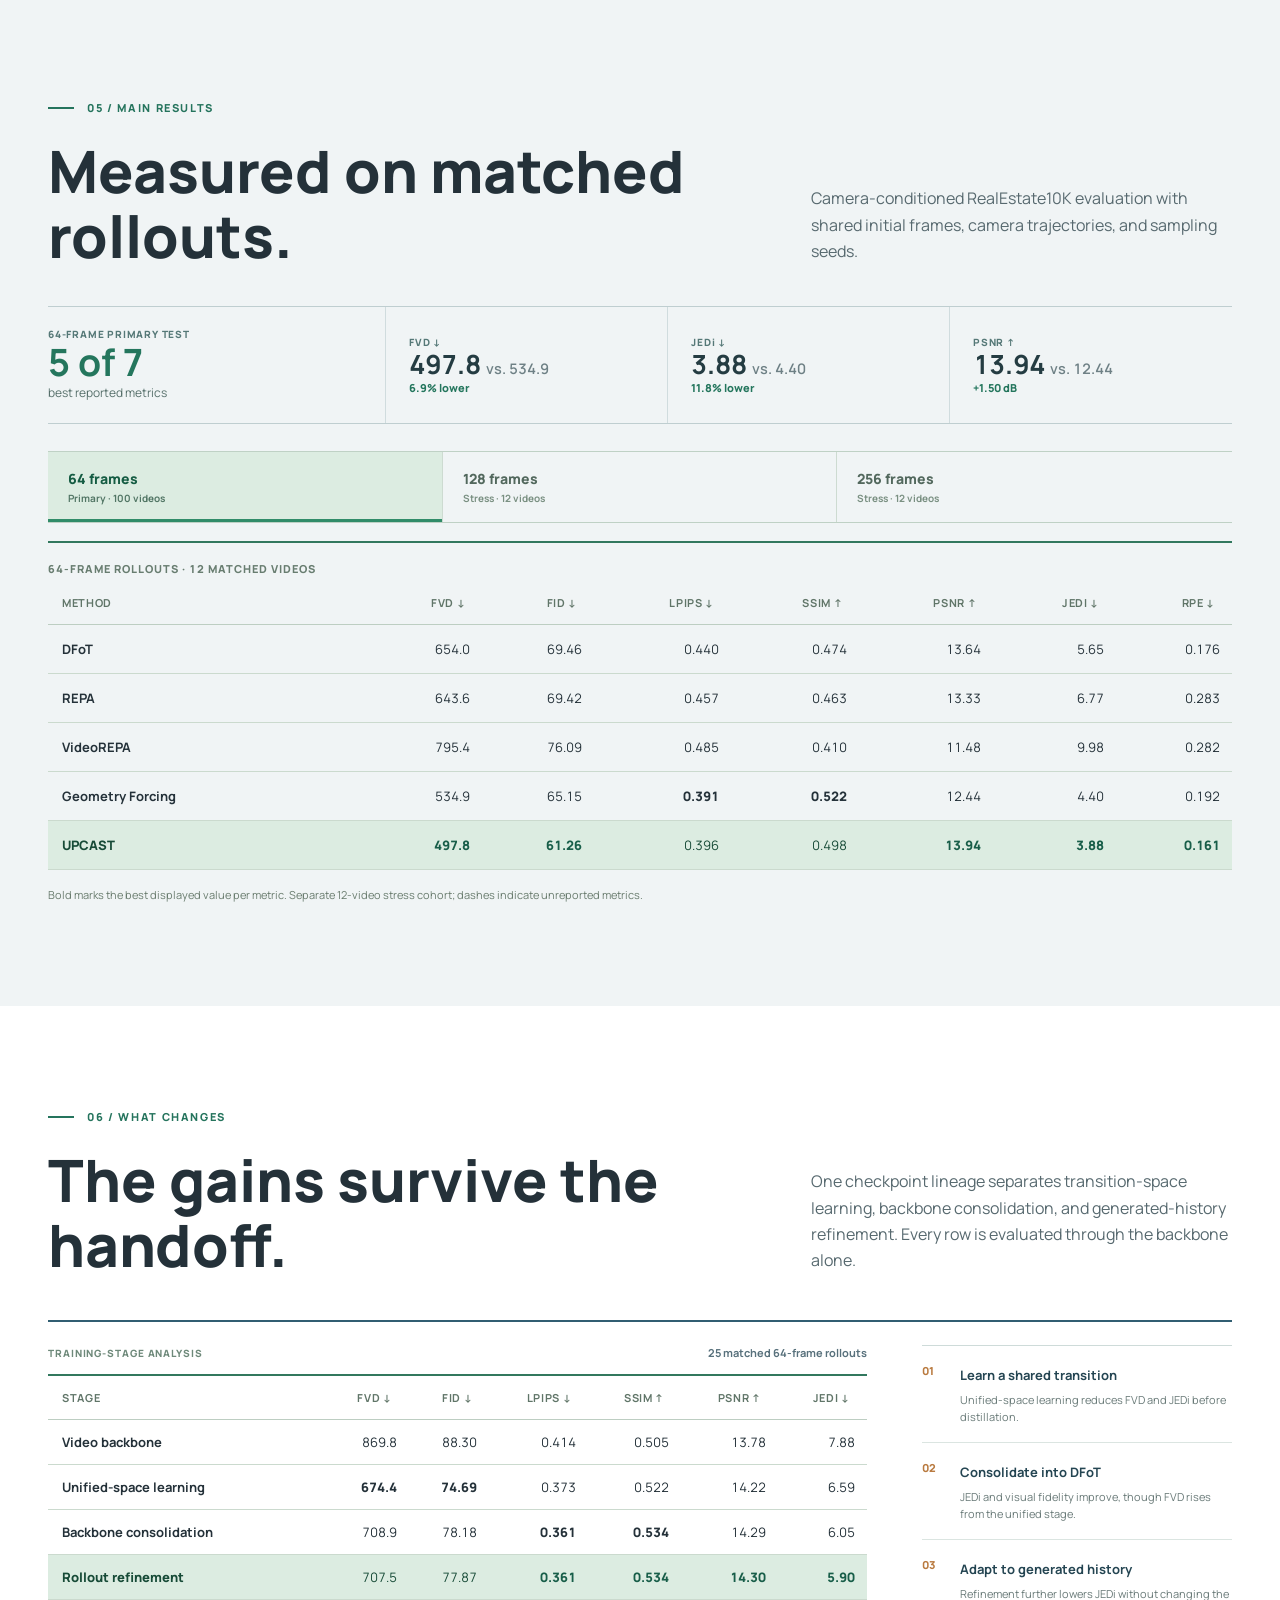
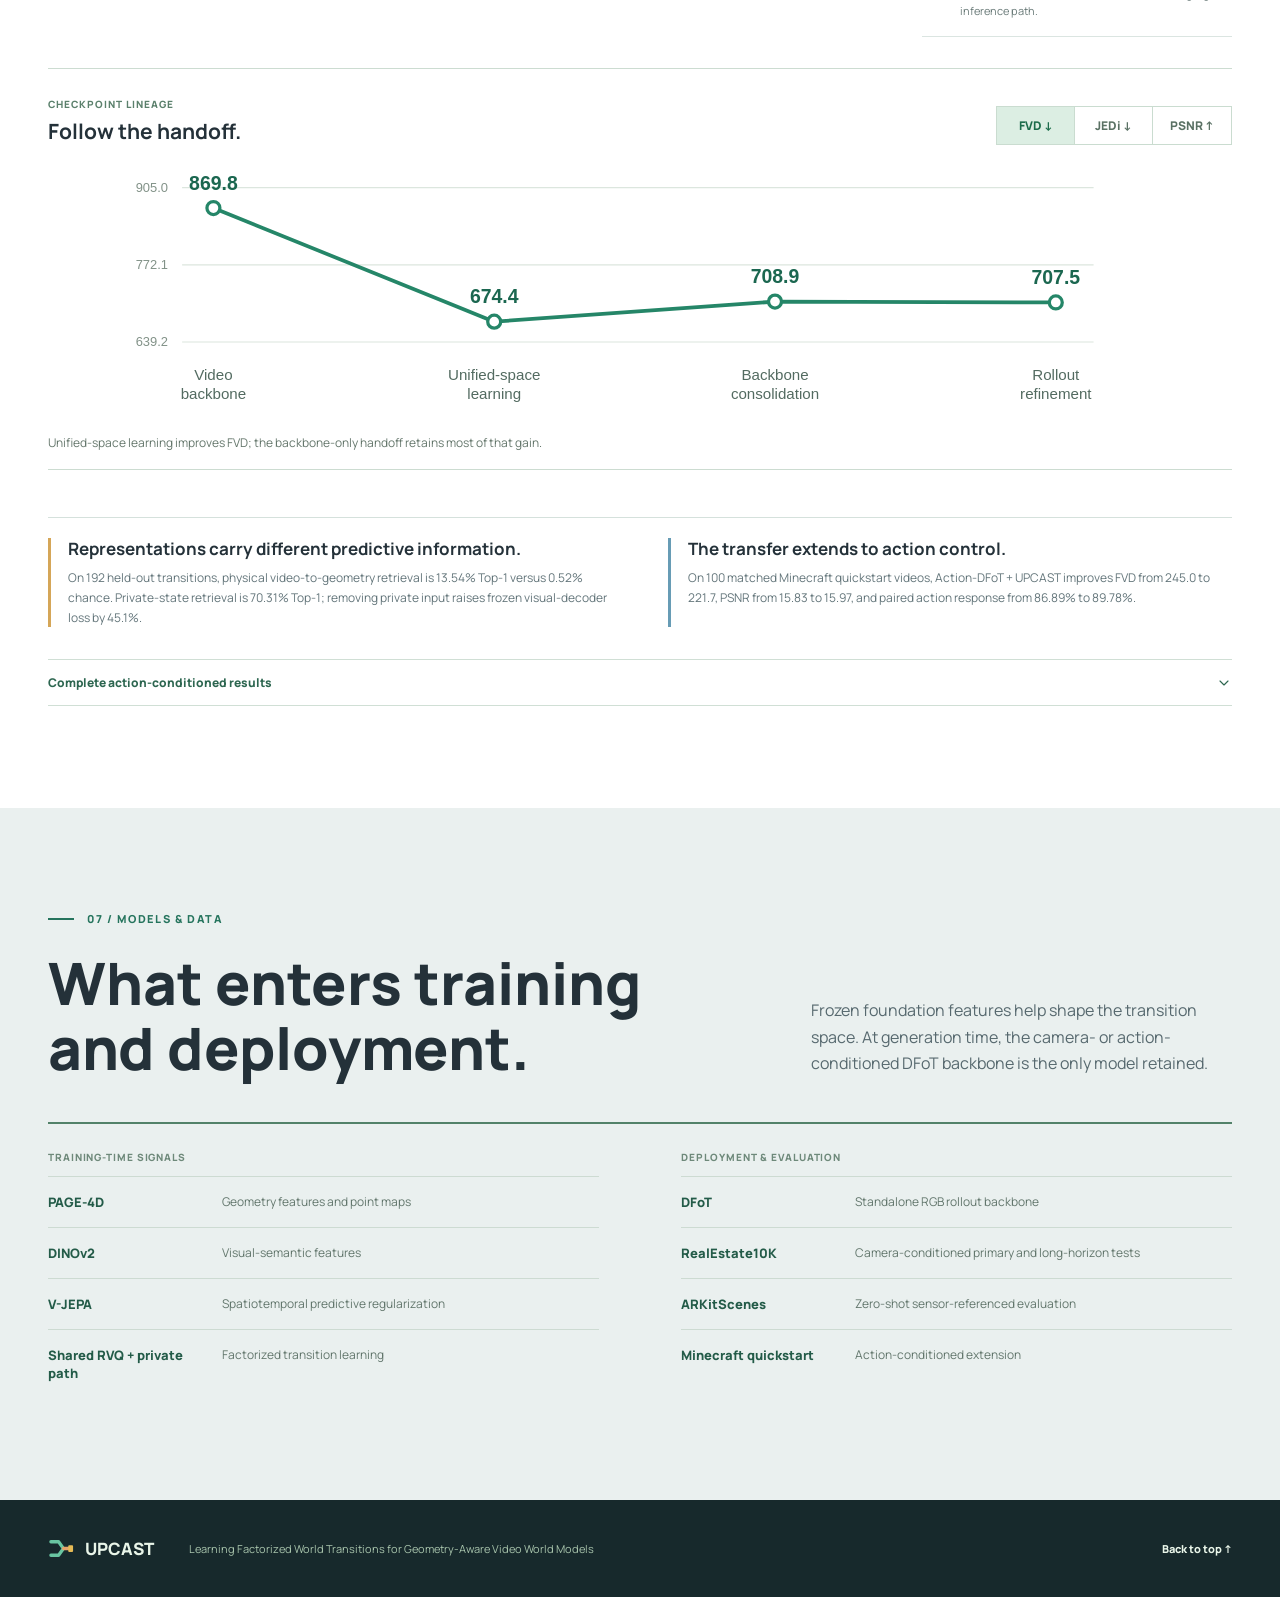
==== commit ed57d6c0: "Align project animations with paper and clarify results" ====
--- a/index.html
+++ b/index.html
@@ -25,7 +25,7 @@
 
   <header class="site-header" id="top">
     <div class="header-inner content-width">
-      <a class="brand" href="#top" aria-label="UPCAST home"><span class="brand-mark" aria-hidden="true"><span></span><span></span><span></span></span>UPCAST</a>
+      <a class="brand" href="#top" aria-label="UPCAST home"><svg class="brand-mark" viewBox="0 0 28 28" aria-hidden="true"><path d="M3 7h8l5 7M3 21h8l5-7" fill="none" stroke-width="3.4" stroke-linecap="round" stroke-linejoin="round"/><path d="M16 14h6" fill="none" stroke-width="3.4" stroke-linecap="round"/><rect x="21" y="10.5" width="5" height="7" rx="1"/></svg>UPCAST</a>
       <nav class="desktop-nav" aria-label="Primary navigation">
         <a href="#idea">Idea</a><a href="#explore">Videos</a><a href="#method">Method</a><a href="#geometry">Geometry</a><a href="#results">Results</a><a href="#evidence">Evidence</a><a href="#resources">Models & Data</a>
       </nav>
@@ -156,7 +156,7 @@
       </div>
     </section>
 
-    <section class="section results-section" id="results" aria-labelledby="results-title"><div class="content-width"><div class="section-heading two-column-heading"><div><p class="eyebrow"><span class="eyebrow-line"></span> 05 / Main results</p><h2 id="results-title">Measured on matched rollouts.</h2></div><p>Camera-conditioned RealEstate10K evaluation with shared initial frames, camera trajectories, and sampling seeds.</p></div><div class="result-tabs" role="tablist" aria-label="Rollout horizon"><button class="active" type="button" role="tab" aria-selected="true" data-horizon="64">64 frames <small>Primary · 100 videos</small></button><button type="button" role="tab" aria-selected="false" data-horizon="128">128 frames <small>Stress · 12 videos</small></button><button type="button" role="tab" aria-selected="false" data-horizon="256">256 frames <small>Stress · 12 videos</small></button></div><div class="results-table-wrap"><table class="results-table" id="horizonTable"><caption id="horizonCaption">64-frame rollouts · 100 matched videos</caption><thead><tr><th scope="col">Method</th><th scope="col">FVD ↓</th><th scope="col">FID ↓</th><th scope="col">LPIPS ↓</th><th scope="col">SSIM ↑</th><th scope="col">PSNR ↑</th><th scope="col">JEDi ↓</th><th scope="col">RPE ↓</th></tr></thead><tbody></tbody></table></div><p class="results-note" id="horizonNote">RPE uses the first 12 primary-test videos; other columns use all 100.</p></div></section>
+    <section class="section results-section" id="results" aria-labelledby="results-title"><div class="content-width"><div class="section-heading two-column-heading"><div><p class="eyebrow"><span class="eyebrow-line"></span> 05 / Main results</p><h2 id="results-title">Measured on matched rollouts.</h2></div><p>Camera-conditioned RealEstate10K evaluation with shared initial frames, camera trajectories, and sampling seeds.</p></div><div class="results-lead" aria-label="64-frame primary result compared with Geometry Forcing"><div class="results-lead-summary"><span>64-FRAME PRIMARY TEST</span><strong>5 of 7</strong><p>best reported metrics</p></div><div class="results-lead-metric"><span>FVD ↓</span><strong>497.8 <small>vs. 534.9</small></strong><em>6.9% lower</em></div><div class="results-lead-metric"><span>JEDi ↓</span><strong>3.88 <small>vs. 4.40</small></strong><em>11.8% lower</em></div><div class="results-lead-metric"><span>PSNR ↑</span><strong>13.94 <small>vs. 12.44</small></strong><em>+1.50 dB</em></div></div><div class="result-tabs" role="tablist" aria-label="Rollout horizon"><button class="active" type="button" role="tab" aria-selected="true" data-horizon="64">64 frames <small>Primary · 100 videos</small></button><button type="button" role="tab" aria-selected="false" data-horizon="128">128 frames <small>Stress · 12 videos</small></button><button type="button" role="tab" aria-selected="false" data-horizon="256">256 frames <small>Stress · 12 videos</small></button></div><div class="results-table-wrap"><table class="results-table" id="horizonTable"><caption id="horizonCaption">64-frame rollouts · 100 matched videos</caption><thead><tr><th scope="col">Method</th><th scope="col">FVD ↓</th><th scope="col">FID ↓</th><th scope="col">LPIPS ↓</th><th scope="col">SSIM ↑</th><th scope="col">PSNR ↑</th><th scope="col">JEDi ↓</th><th scope="col">RPE ↓</th></tr></thead><tbody></tbody></table></div><p class="results-note" id="horizonNote">RPE uses the first 12 primary-test videos; other columns use all 100.</p></div></section>
 
     <section class="section evidence-section" id="evidence" aria-labelledby="evidence-title"><div class="content-width">
       <div class="section-heading two-column-heading"><div><p class="eyebrow"><span class="eyebrow-line"></span> 06 / What changes</p><h2 id="evidence-title">The gains survive the handoff.</h2></div><p>One checkpoint lineage separates transition-space learning, backbone consolidation, and generated-history refinement. Every row is evaluated through the backbone alone.</p></div>
@@ -169,7 +169,7 @@
 
     <section class="section resources-section" id="resources" aria-labelledby="resources-title"><div class="content-width"><div class="section-heading two-column-heading"><div><p class="eyebrow"><span class="eyebrow-line"></span> 07 / Models & data</p><h2 id="resources-title">What enters training and deployment.</h2></div><p>Frozen foundation features help shape the transition space. At generation time, the camera- or action-conditioned DFoT backbone is the only model retained.</p></div><div class="resource-grid"><div class="resource-group"><span>TRAINING-TIME SIGNALS</span><dl><div><dt>PAGE-4D</dt><dd>Geometry features and point maps</dd></div><div><dt>DINOv2</dt><dd>Visual-semantic features</dd></div><div><dt>V-JEPA</dt><dd>Spatiotemporal predictive regularization</dd></div><div><dt>Shared RVQ + private path</dt><dd>Factorized transition learning</dd></div></dl></div><div class="resource-group"><span>DEPLOYMENT & EVALUATION</span><dl><div><dt>DFoT</dt><dd>Standalone RGB rollout backbone</dd></div><div><dt>RealEstate10K</dt><dd>Camera-conditioned primary and long-horizon tests</dd></div><div><dt>ARKitScenes</dt><dd>Zero-shot sensor-referenced evaluation</dd></div><div><dt>Minecraft quickstart</dt><dd>Action-conditioned extension</dd></div></dl></div></div></div></section>
   </main>
-  <footer class="site-footer"><div class="content-width"><a class="brand" href="#top"><span class="brand-mark" aria-hidden="true"><span></span><span></span><span></span></span>UPCAST</a><p>Learning Factorized World Transitions for Geometry-Aware Video World Models</p><a href="#top">Back to top ↑</a></div></footer>
+  <footer class="site-footer"><div class="content-width"><a class="brand" href="#top"><svg class="brand-mark" viewBox="0 0 28 28" aria-hidden="true"><path d="M3 7h8l5 7M3 21h8l5-7" fill="none" stroke-width="3.4" stroke-linecap="round" stroke-linejoin="round"/><path d="M16 14h6" fill="none" stroke-width="3.4" stroke-linecap="round"/><rect x="21" y="10.5" width="5" height="7" rx="1"/></svg>UPCAST</a><p>Learning Factorized World Transitions for Geometry-Aware Video World Models</p><a href="#top">Back to top ↑</a></div></footer>
 
   <dialog class="figure-dialog" id="figureDialog" aria-label="Enlarged paper figure"><button class="icon-button dialog-close" id="figureClose" type="button" aria-label="Close figure"><svg class="icon"><use href="#icon-close"/></svg></button><img id="figureDialogImage" alt=""></dialog>
   <script src="assets/data/curves.js" defer></script>
--- a/assets/site.css
+++ b/assets/site.css
@@ -34,11 +34,16 @@
 
 /* Project-page presentation: the paper figures remain available without making
    dense print diagrams carry the primary on-screen explanation. */
-:root{--ink:#243139;--ink-soft:#57696f;--green:#25745d;--line:#d3dedb;--paper:#f8faf9;--dark:#172a2e}
+:root{--ink:#243139;--ink-soft:#57696f;--green:#25745d;--line:#d3dedb;--paper:#f7f9fa;--dark:#172a2e}
 h2{font-size:3.65rem;line-height:1.12}
 .site-header{top:16px;height:auto;padding:0;border:0;background:transparent}
 .header-inner{min-height:66px;display:flex;align-items:center;justify-content:space-between;gap:30px;padding:0 25px;background:rgba(19,34,37,.94);border:1px solid rgba(225,242,232,.24);box-shadow:0 12px 35px #081a1b30}
 .site-header .brand{font-size:18px;letter-spacing:0}
+.brand-mark{display:block;width:27px;height:27px;flex:none;overflow:visible;transform:none}
+.brand-mark path:first-child{stroke:#68c5a1}
+.brand-mark path:nth-child(2){stroke:#e5a36b}
+.brand-mark path:nth-child(3){stroke:#e5ba55}
+.brand-mark rect{fill:#e5ba55}
 .desktop-nav{gap:35px}
 .desktop-nav a{font-size:13px;font-weight:700;color:#e8f1ed;opacity:1}
 .desktop-nav a:hover{color:#a2e2ba}
@@ -50,7 +55,7 @@
 .hero-subtitle{font-size:1.95rem;max-width:690px}
 .hero-summary{font-size:1.03rem;max-width:650px}
 .hero-bottom{bottom:26px}
-.metrics-band{background:#edf3ef}
+.metrics-band{background:#edf2f3}
 .metric{min-height:128px}
 .metric strong{font-size:2.55rem}
 .metric:nth-child(3) strong{color:#486d90}
@@ -196,9 +201,21 @@
 .geometry-metrics>p:not(.geometry-takeaway){margin-bottom:13px}
 .geo-metric{grid-template-columns:minmax(0,1fr) 74px 74px;gap:9px}
 .geo-metric strong{font-size:18px}
-.results-section{background:#edf3ef}
+.results-section{background:#f0f4f5}
+.results-lead{display:grid;grid-template-columns:1.2fr repeat(3,1fr);border-top:1px solid #bfced0;border-bottom:1px solid #bfced0;margin:-4px 0 27px}
+.results-lead>div{min-width:0;padding:20px 23px 20px 0;border-right:1px solid #d0dcde;display:flex;flex-direction:column;justify-content:center}
+.results-lead>div+div{padding-left:23px}
+.results-lead>div:last-child{border-right:0}
+.results-lead span{font-size:10px;font-weight:800;letter-spacing:.08em;color:#557877}
+.results-lead-summary strong{font-size:2.35rem;line-height:1.1;color:#24765d}
+.results-lead-summary p{margin:0;font-size:12px;color:#57706b}
+.results-lead-metric strong{font-size:1.65rem;line-height:1.2;font-variant-numeric:tabular-nums;color:#243c42;white-space:nowrap}
+.results-lead-metric small{font-size:.55em;font-weight:600;color:#6e8085}
+.results-lead-metric em{font-style:normal;font-size:11px;font-weight:800;color:#24765d}
 .results-table-wrap{border-top:2px solid #32785e}
 .results-table{table-layout:fixed}
+.results-table td.metric-best{font-weight:800;color:inherit}
+.results-table tr.ours-row td.metric-best{color:#185e49}
 .results-table thead th:first-child,.results-table tbody th,.results-table tbody tr.ours-row th{padding-left:18px}
 .results-table th:first-child{width:34%}
 .results-table th:not(:first-child),.results-table td{width:13.2%;text-align:right;padding-right:20px}
@@ -253,6 +270,10 @@
   .deploy-output{max-width:480px;justify-self:center;width:100%}
   .geometry-layout{grid-template-columns:1fr}
   .geometry-side{display:grid;grid-template-columns:1fr}
+  .results-lead{grid-template-columns:repeat(2,minmax(0,1fr))}
+  .results-lead>div:nth-child(2){border-right:0}
+  .results-lead>div:nth-child(-n+2){border-bottom:1px solid #d0dcde}
+  .results-lead>div:nth-child(3){padding-left:0}
 }
 @media(max-width:560px){
   h2{font-size:2.35rem}
@@ -295,6 +316,11 @@
   .results-table thead th{font-size:9px;letter-spacing:0;padding:12px 4px}
   .results-table tbody th,.results-table tbody td{font-size:10px;padding-top:12px;padding-bottom:12px}
   .results-table th:not(:first-child),.results-table td{padding-right:4px}
+  .results-lead>div{padding-top:14px;padding-bottom:14px}
+  .results-lead>div+div{padding-left:14px}
+  .results-lead>div:nth-child(3){padding-left:0}
+  .results-lead-metric strong{font-size:1.3rem}
+  .results-lead-summary strong{font-size:2rem}
 }
 @media(prefers-reduced-motion:reduce){.diagram-path::after,.model-pulses i{animation:none}}
 
--- a/assets/motion.css
+++ b/assets/motion.css
@@ -17,16 +17,14 @@
   width: 100%;
   position: relative;
   border: 1px solid #d9e4dc;
-  background-color: #fbfdfb;
-  background-image: linear-gradient(#e8eeea 1px, transparent 1px), linear-gradient(90deg, #e8eeea 1px, transparent 1px);
-  background-size: 26px 26px;
+  background-color: #fff;
   overflow: hidden;
 }
 .motion-viewport { width: 100%; overflow-x: auto; }
 .motion-pan-nav { display: none; width: 100%; }
 .motion-svg { display: block; width: 100%; height: 100%; }
 .idea-motion { aspect-ratio: 900 / 470; }
-.method-motion { aspect-ratio: 1100 / 420; margin: 6px 0 17px; }
+.method-motion { aspect-ratio: 1400 / 480; margin: 6px 0 17px; }
 .idea-panel-art.is-enhanced #ideaPanelImage,
 .method-panel.is-enhanced .acquire-diagram,
 .method-panel.is-enhanced .transfer-diagram,
@@ -45,15 +43,17 @@
 .motion-svg .motion-small { font-size: 15px; fill: #667975; }
 .motion-svg .motion-math { font-family: Georgia, serif; font-size: 22px; font-style: italic; fill: #37525d; }
 .motion-svg .motion-box-title { font-size: 25px; font-weight: 800; }
+.motion-svg .motion-box-title.compact { font-size: 20px; }
 .motion-svg .motion-box-sub { font-size: 14px; fill: #60716e; }
-.motion-rise { opacity: 0; animation: motionReveal .55s ease-out var(--delay, 0s) forwards; }
-.motion-trace { stroke-dasharray: 1100; stroke-dashoffset: 1100; animation: motionDraw .95s cubic-bezier(.22,.75,.28,1) var(--delay, 0s) forwards; }
-.motion-trace.dashed { stroke-dasharray: 10 7; stroke-dashoffset: 350; animation: motionDash .95s linear var(--delay, 0s) forwards; }
-.motion-arrow-arrive { opacity: 0; animation: motionArrow .18s ease-out var(--delay, 0s) forwards; }
+.motion-rise { opacity: 0; animation: motionReveal .42s ease-out var(--delay, 0s) forwards; }
+.motion-trace { stroke-dasharray: var(--path-length); stroke-dashoffset: var(--path-length); animation: motionDraw var(--draw-duration, .6s) ease-in-out var(--delay, 0s) forwards; }
+.motion-trace.dashed { animation: motionDraw var(--draw-duration, .6s) ease-in-out var(--delay, 0s) forwards, motionFade .14s linear var(--fade-delay, 0s) forwards; }
+.motion-dashed-final { opacity: 0; animation: motionArrow .14s ease-out var(--delay, 0s) forwards; }
+.motion-arrow-arrive { opacity: 0; animation: motionArrow .14s ease-out var(--delay, 0s) forwards; }
 @keyframes motionReveal { from { opacity: 0; transform: translateY(12px); } to { opacity: 1; transform: translateY(0); } }
 @keyframes motionDraw { to { stroke-dashoffset: 0; } }
-@keyframes motionDash { to { stroke-dashoffset: 0; } }
 @keyframes motionArrow { to { opacity: 1; } }
+@keyframes motionFade { to { opacity: 0; } }
 .method-tour-bar { display: flex; align-items: center; justify-content: space-between; min-height: 52px; border-top: 1px solid #c9d9d3; color: #55736a; font-size: 11px; font-weight: 800; letter-spacing: .08em; }
 .method-tour-bar b { margin-left: 14px; color: #25745d; font-variant-numeric: tabular-nums; }
 .method-tour-bar .icon-button { width: 34px; height: 34px; border: 1px solid #b9d2c2; color: #1b7051; border-radius: 50%; }
@@ -77,7 +77,7 @@
 .stage-value { font-size: 18px; font-weight: 800; fill: #1b6750; font-family: Arial, Helvetica, sans-serif; }
 .stage-name { font-size: 14px; fill: #536b61; font-family: Arial, Helvetica, sans-serif; }
 #stagePlotNote { margin: 0; color: #65776c; font-size: 12px; }
-.motion-canvas::after { content: ''; position: absolute; left: 0; bottom: 0; width: 100%; height: 3px; background: #339775; transform: scaleX(0); transform-origin: left; animation: motionProgress 5.5s linear forwards; }
+.motion-canvas::after { content: ''; position: absolute; left: 0; bottom: 0; width: 100%; height: 3px; background: #339775; transform: scaleX(0); transform-origin: left; animation: motionProgress var(--sequence-duration, 4.6s) linear forwards; }
 .motion-canvas.is-paused::after { animation-play-state: paused; }
 @keyframes motionProgress { to { transform: scaleX(1); } }
 @media (max-width: 900px) {
@@ -95,7 +95,7 @@
   .motion-pan-nav button:disabled { opacity: .3; cursor: default; }
   .motion-pan-nav svg { width: 15px; height: 15px; }
   .idea-motion { min-width: 660px; aspect-ratio: 900 / 470; }
-  .method-motion { min-width: 760px; aspect-ratio: 1100 / 420; }
+  .method-motion { min-width: 980px; aspect-ratio: 1400 / 480; }
   .stage-explorer-head { display: block; }
   .stage-metric-tabs { width: max-content; margin-top: 15px; }
   .stage-plot-wrap { overflow-x: auto; }
@@ -108,7 +108,8 @@
 @media (prefers-reduced-motion: reduce) {
   .motion-rise { opacity: 1; animation: none; }
   .motion-trace { stroke-dashoffset: 0; animation: none; }
-  .motion-trace.dashed { stroke-dasharray: 10 7; animation: none; }
+  .motion-trace.dashed { opacity: 0; animation: none; }
+  .motion-dashed-final { opacity: 1; animation: none; }
   .motion-arrow-arrive { opacity: 1; animation: none; }
   .motion-canvas::after { transform: scaleX(1); animation: none; }
 }
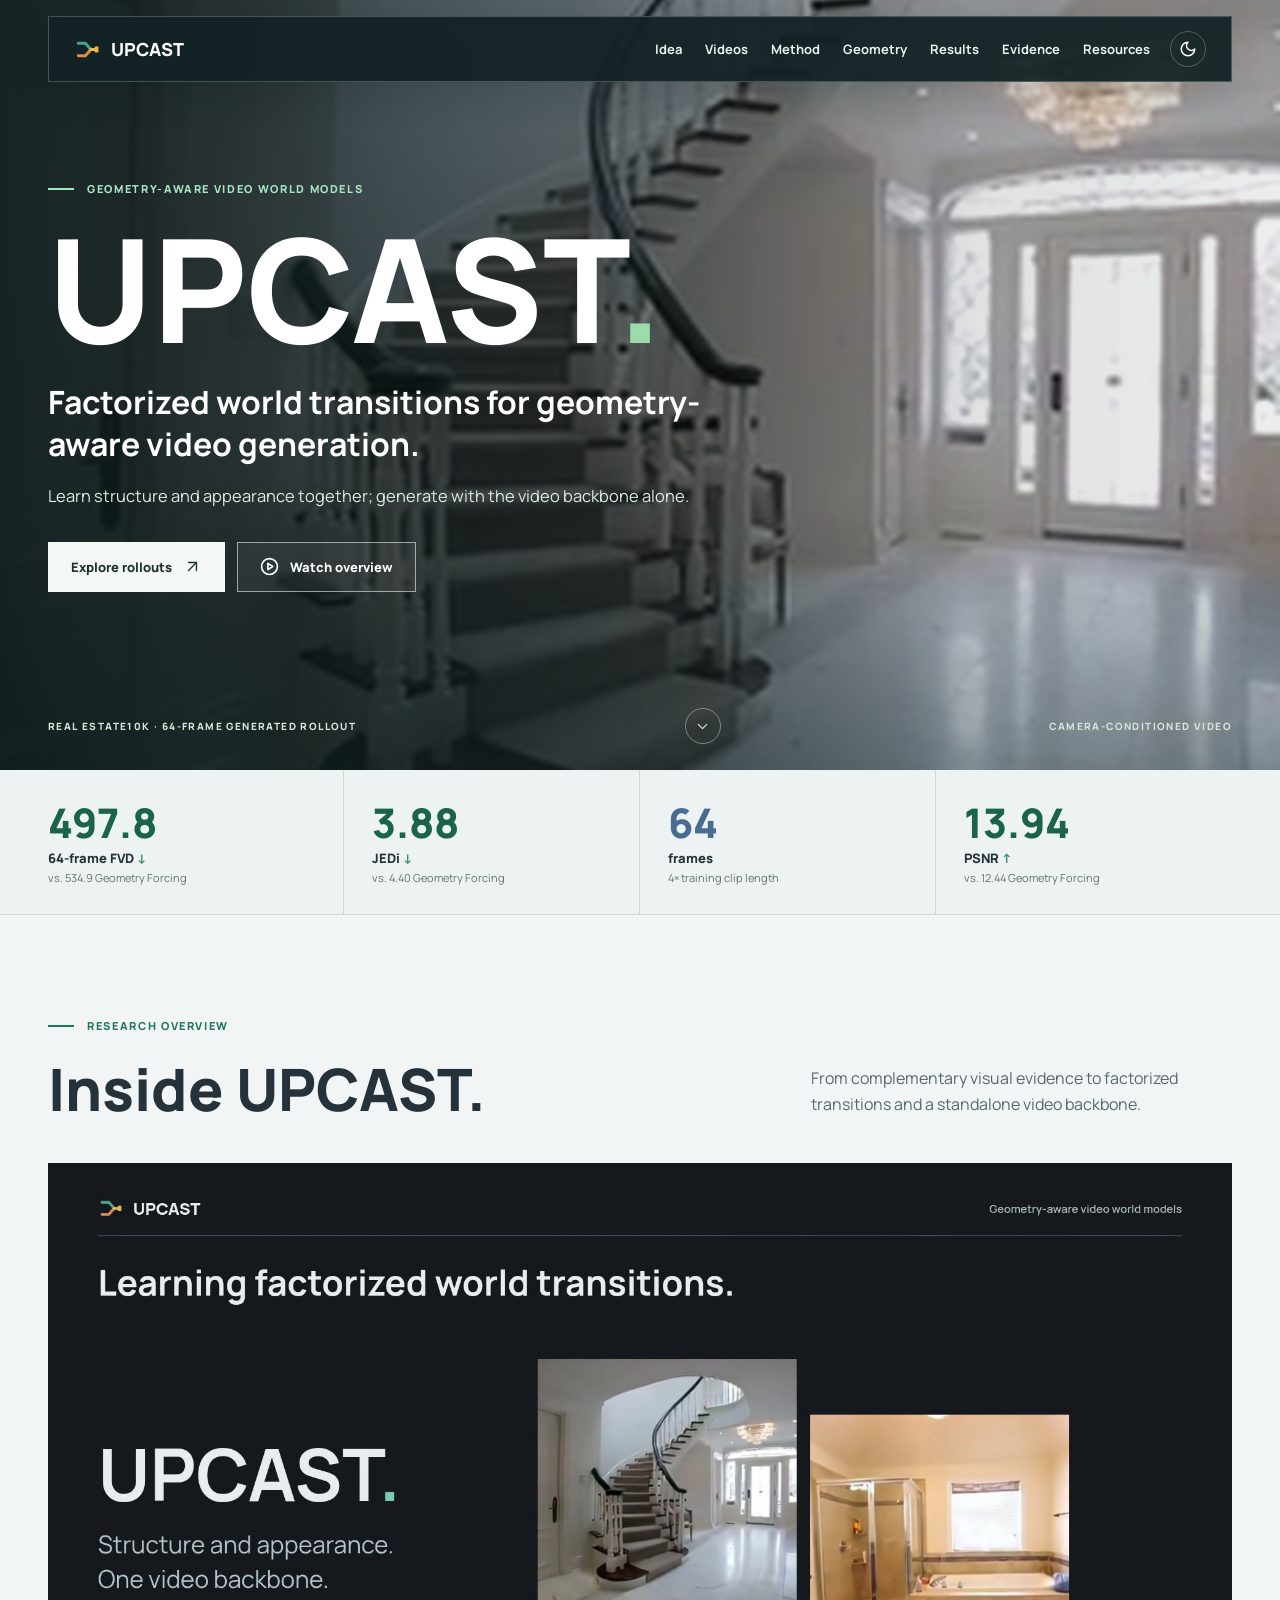
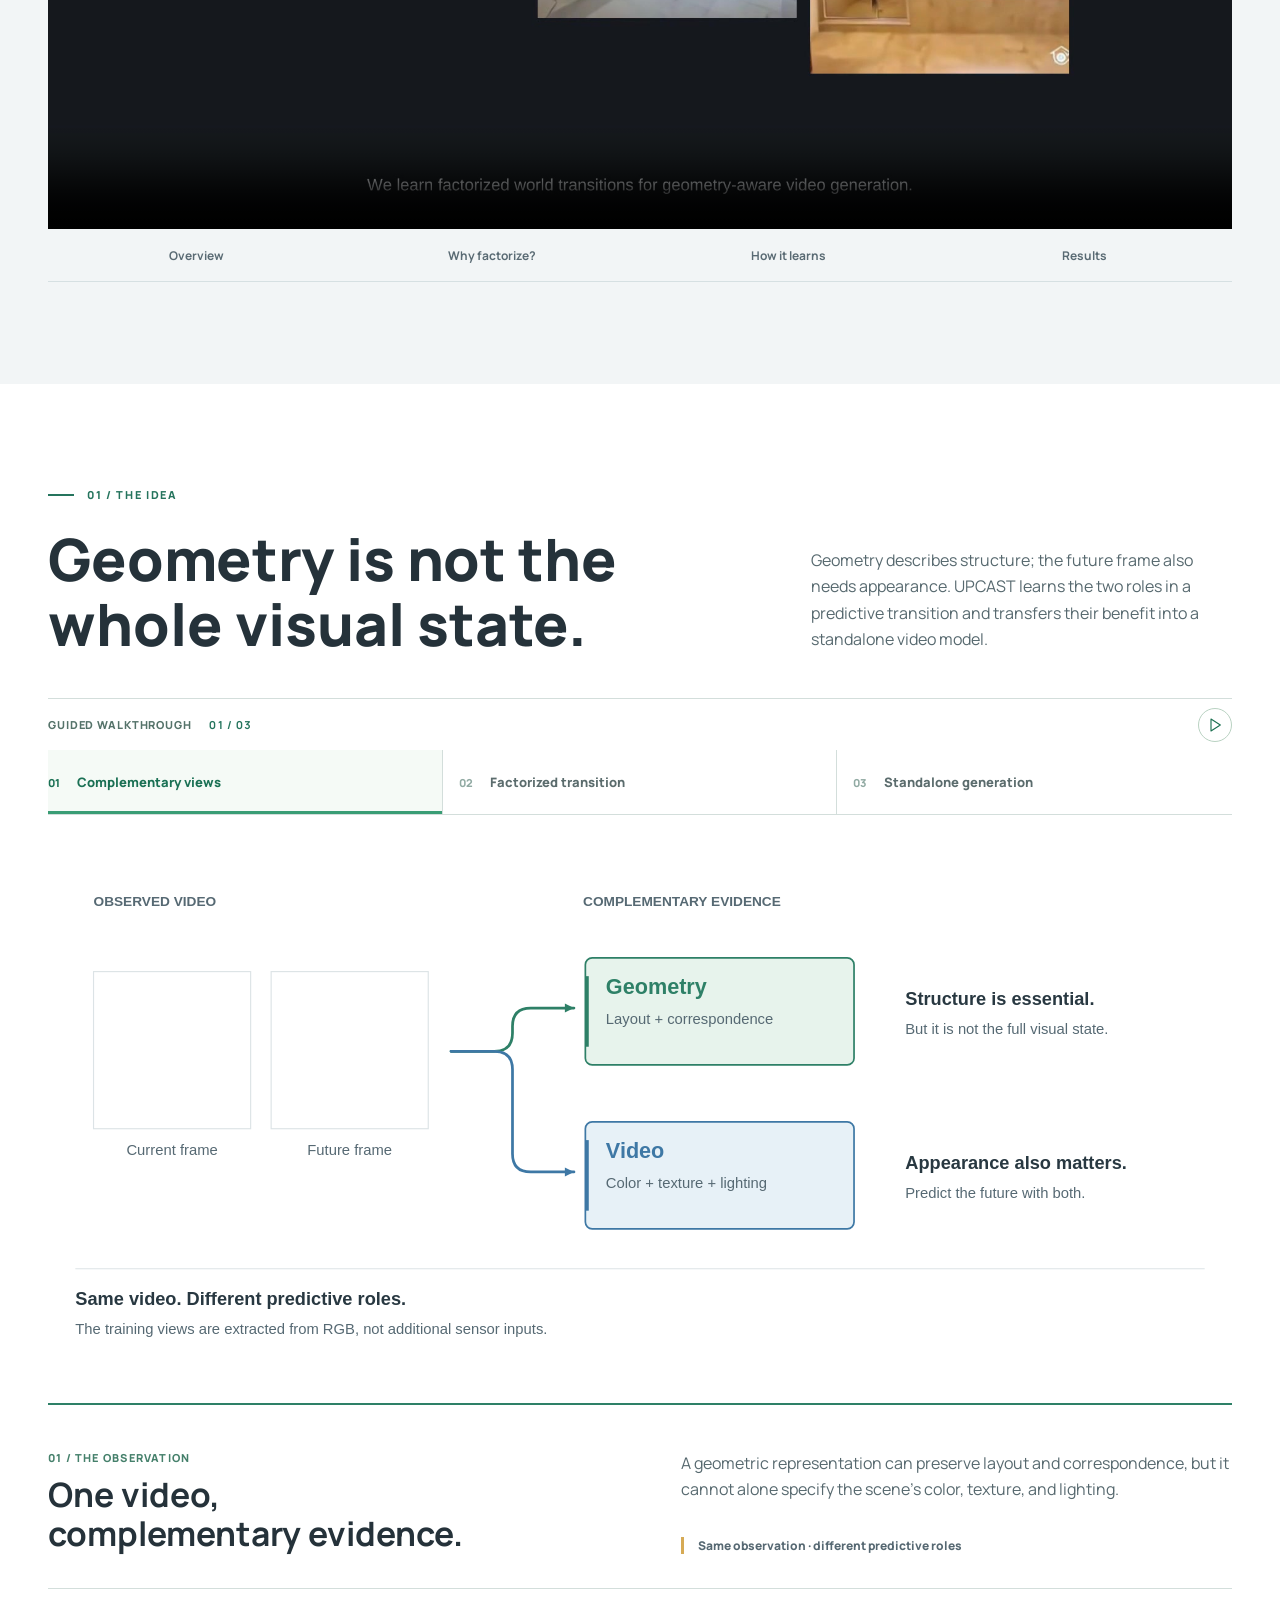
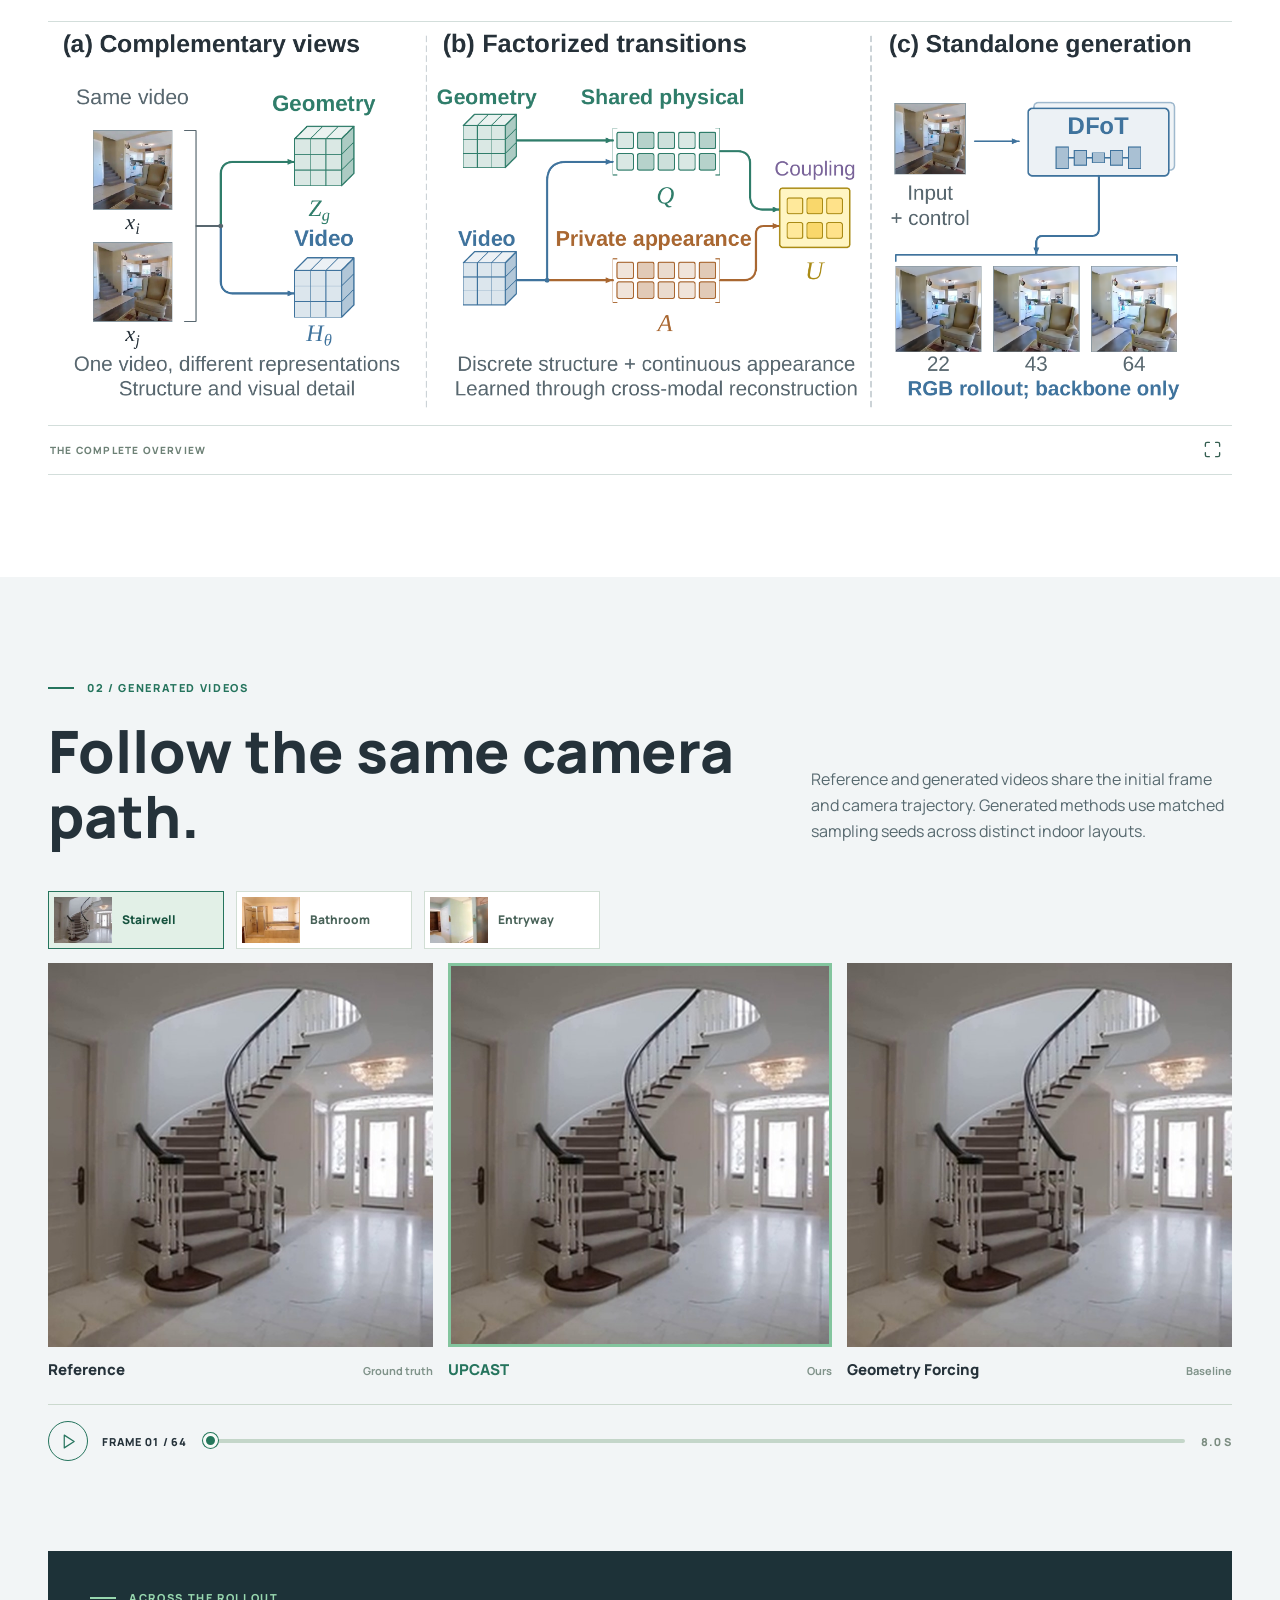
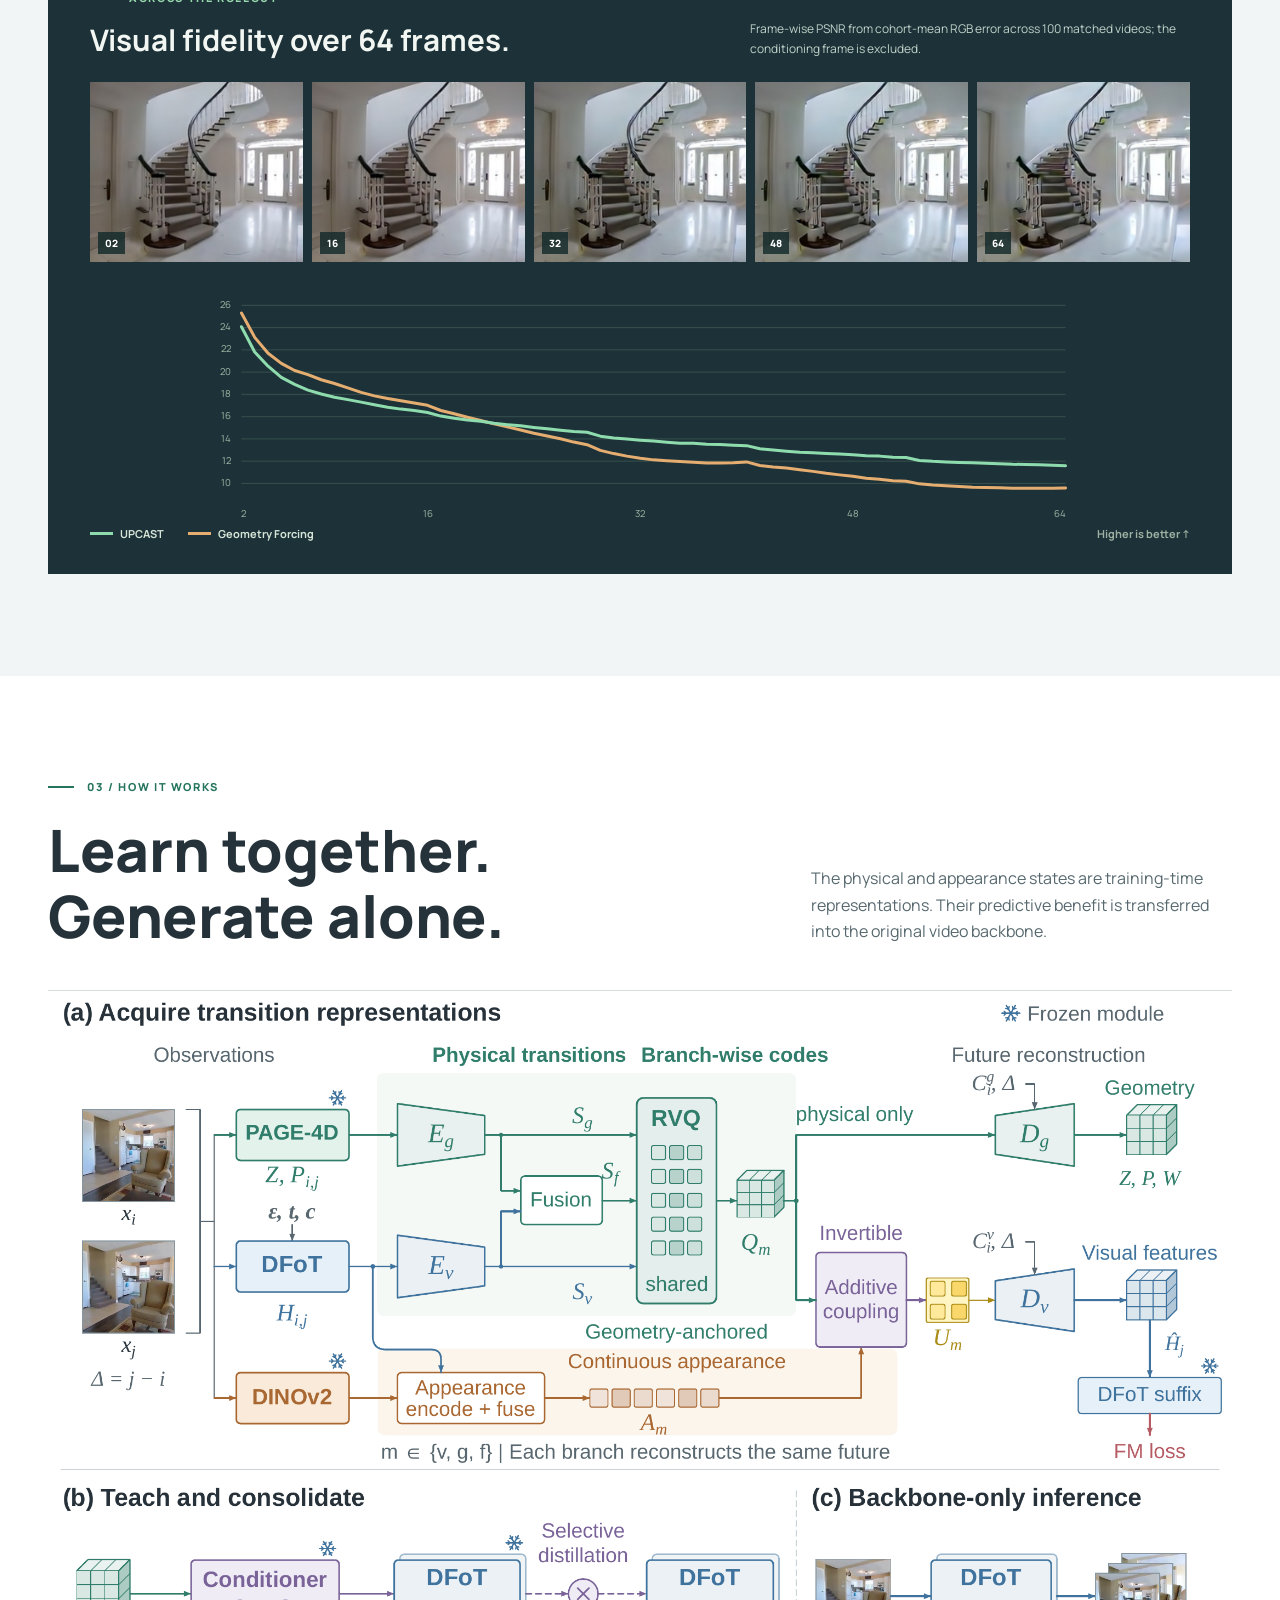
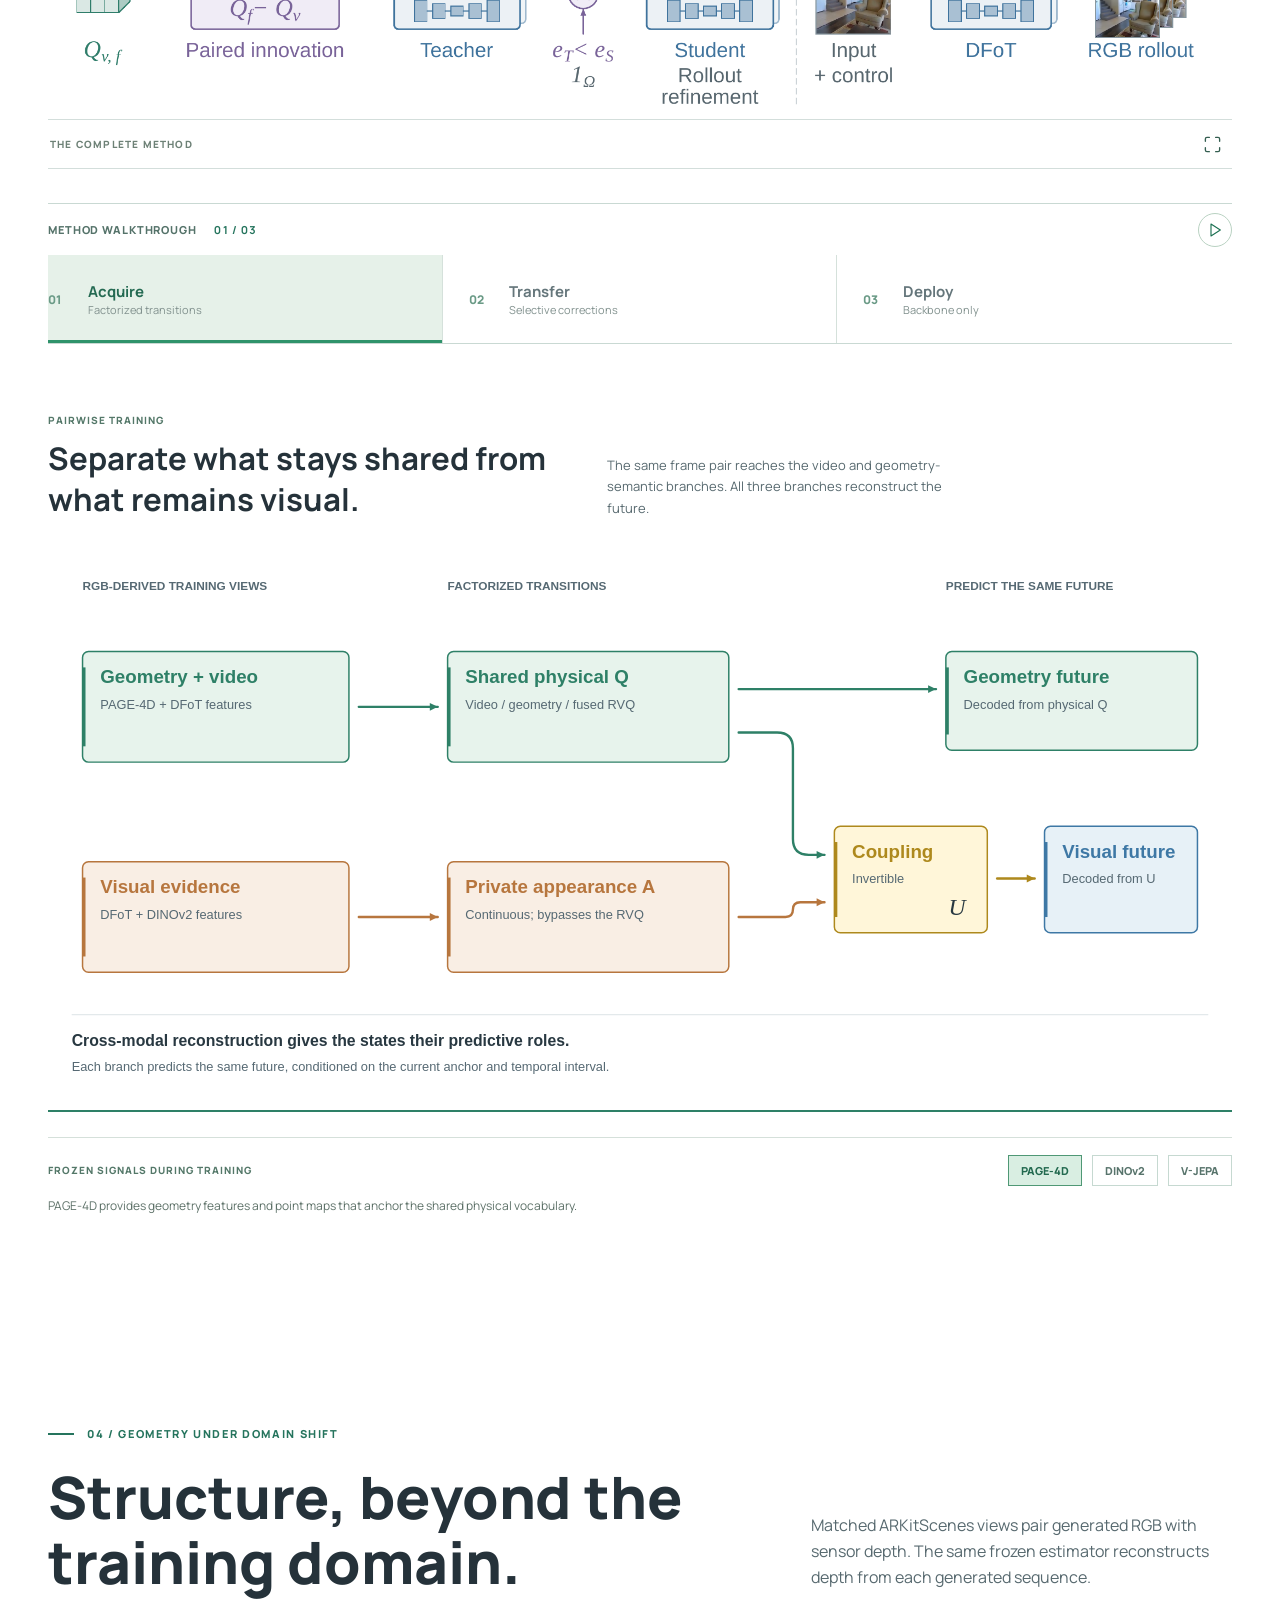
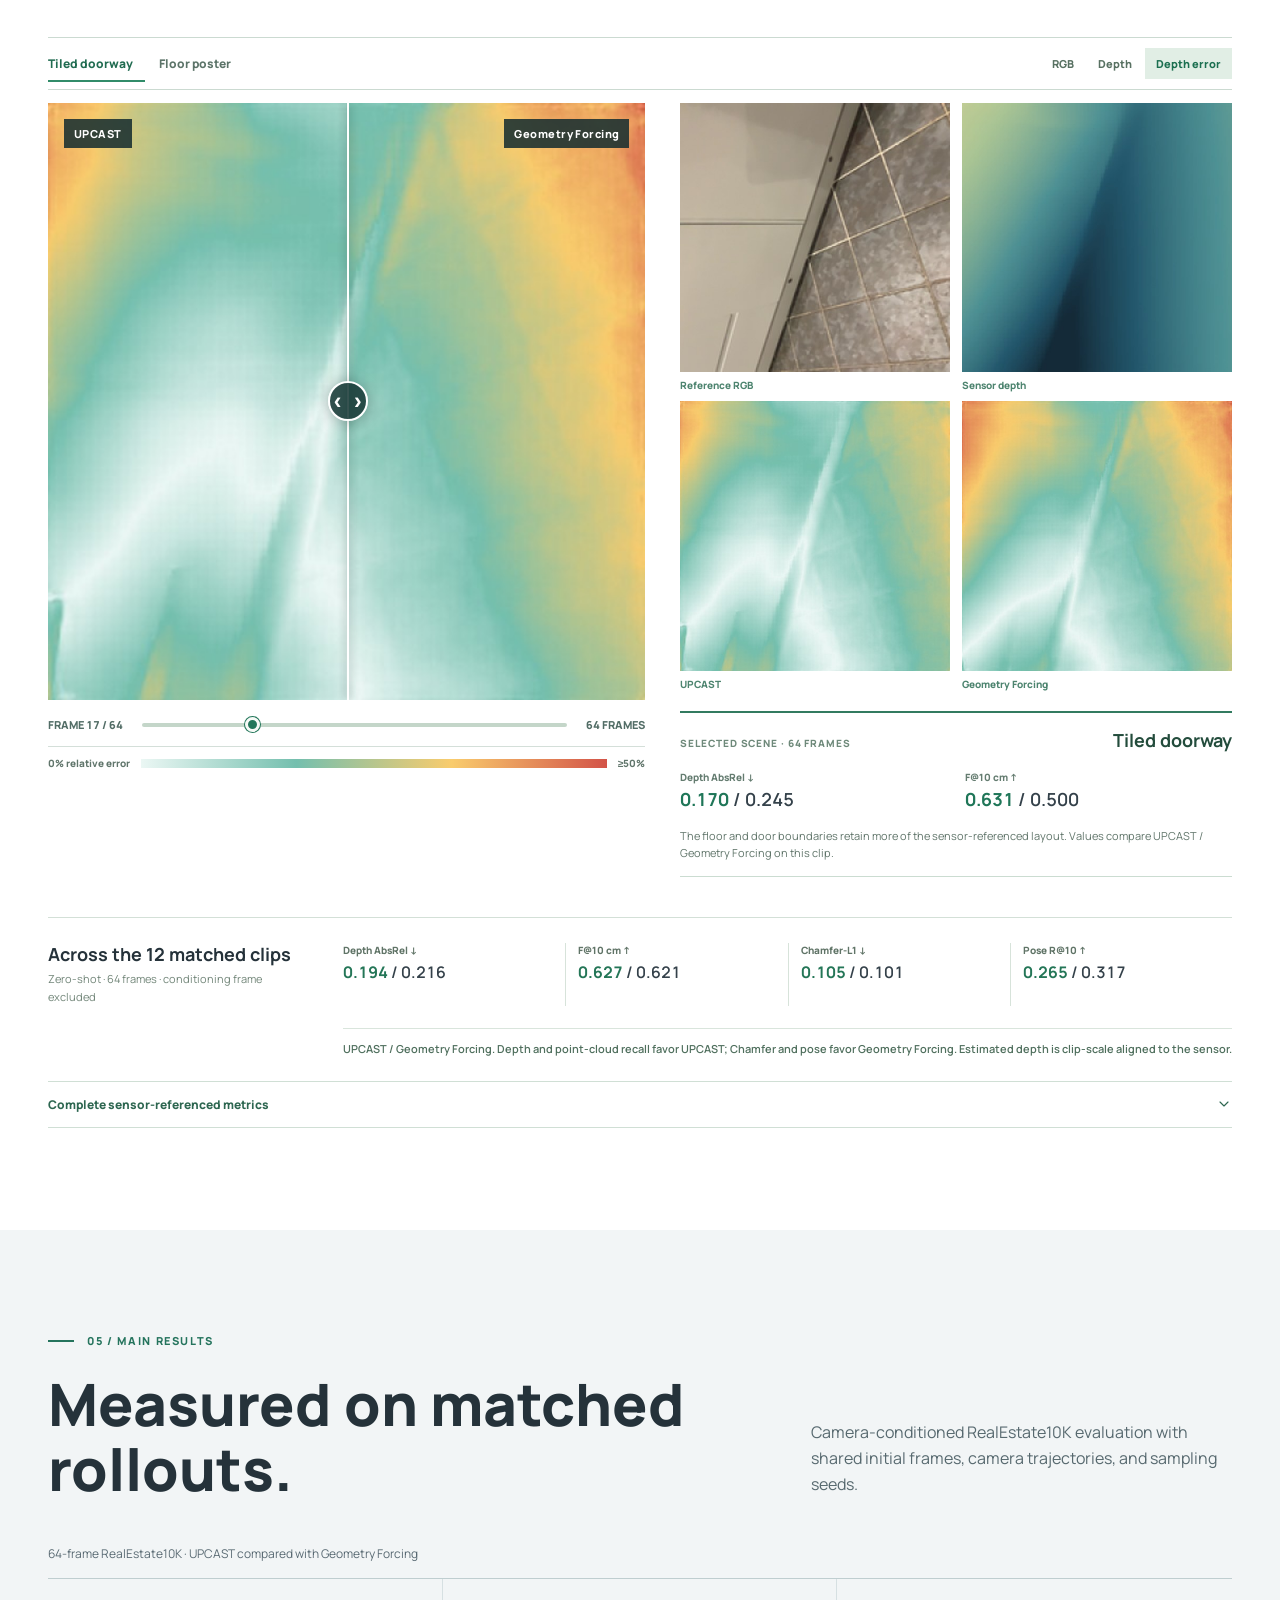
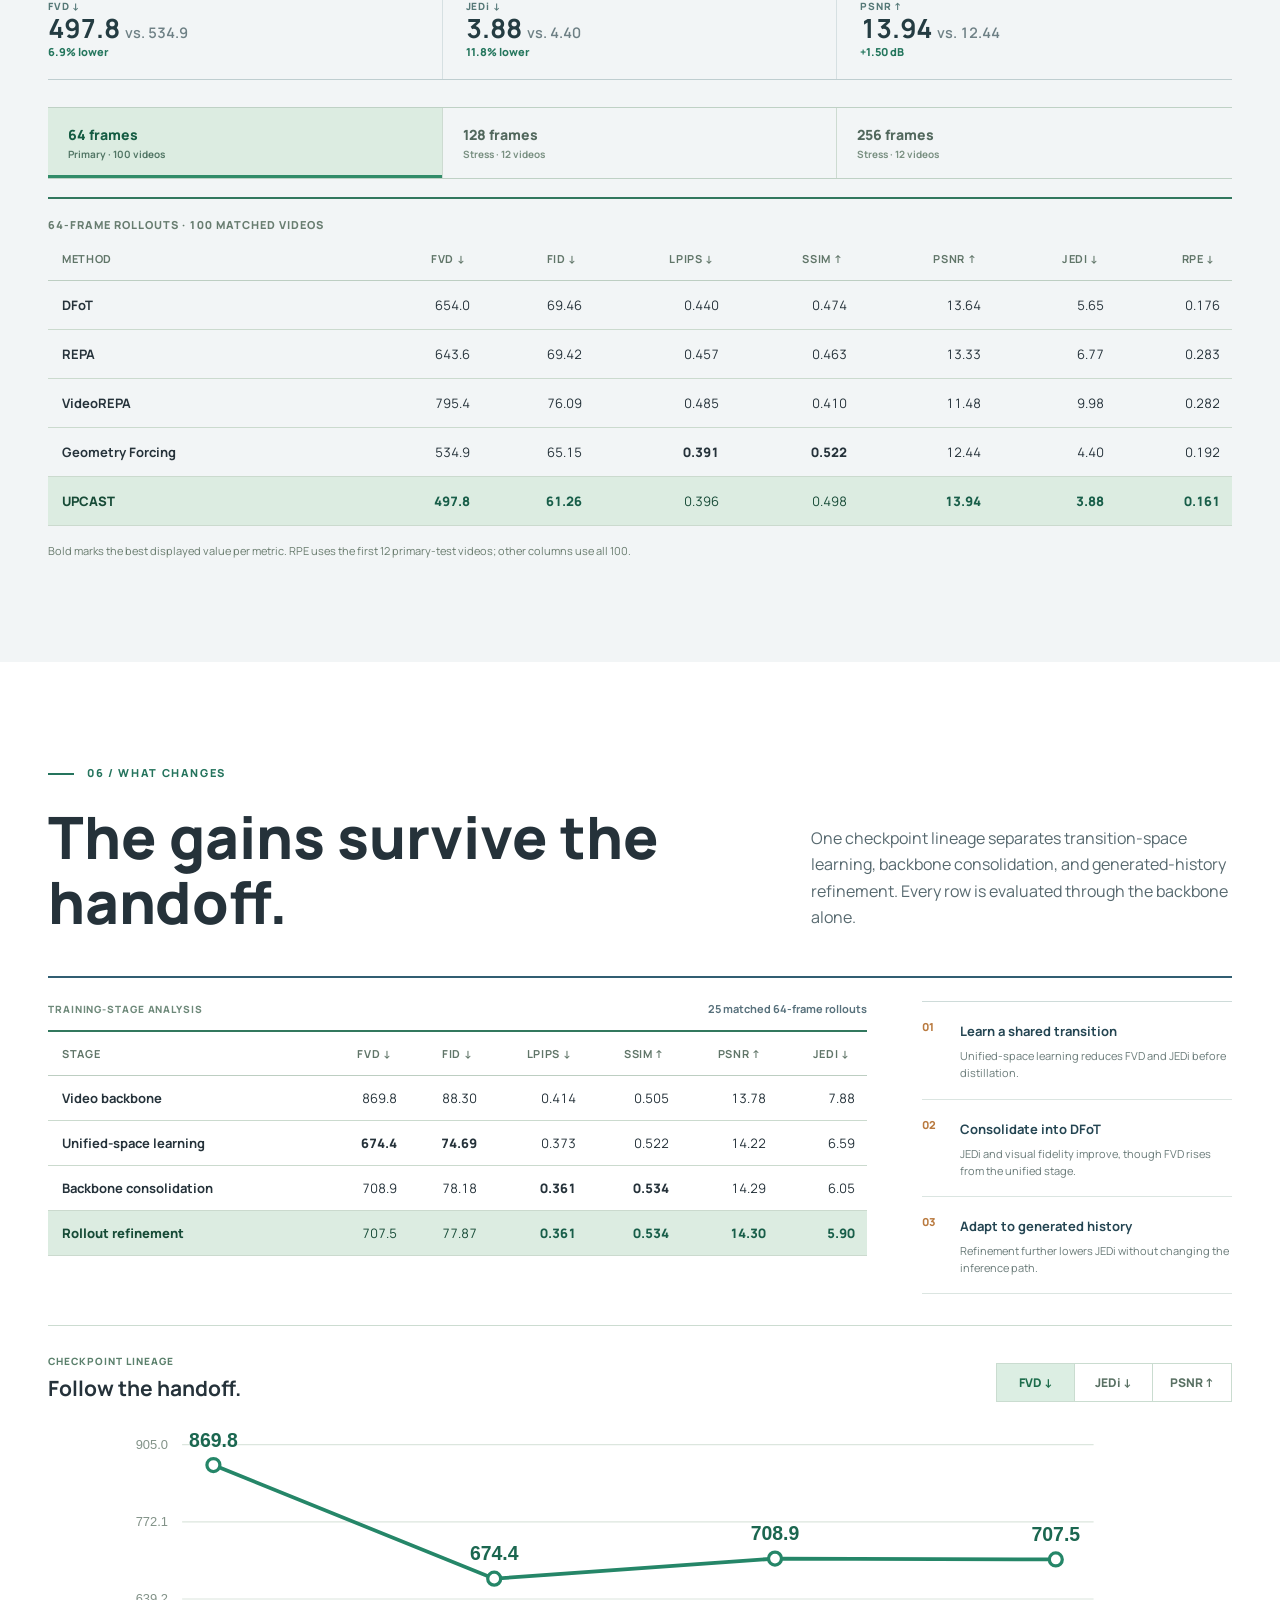
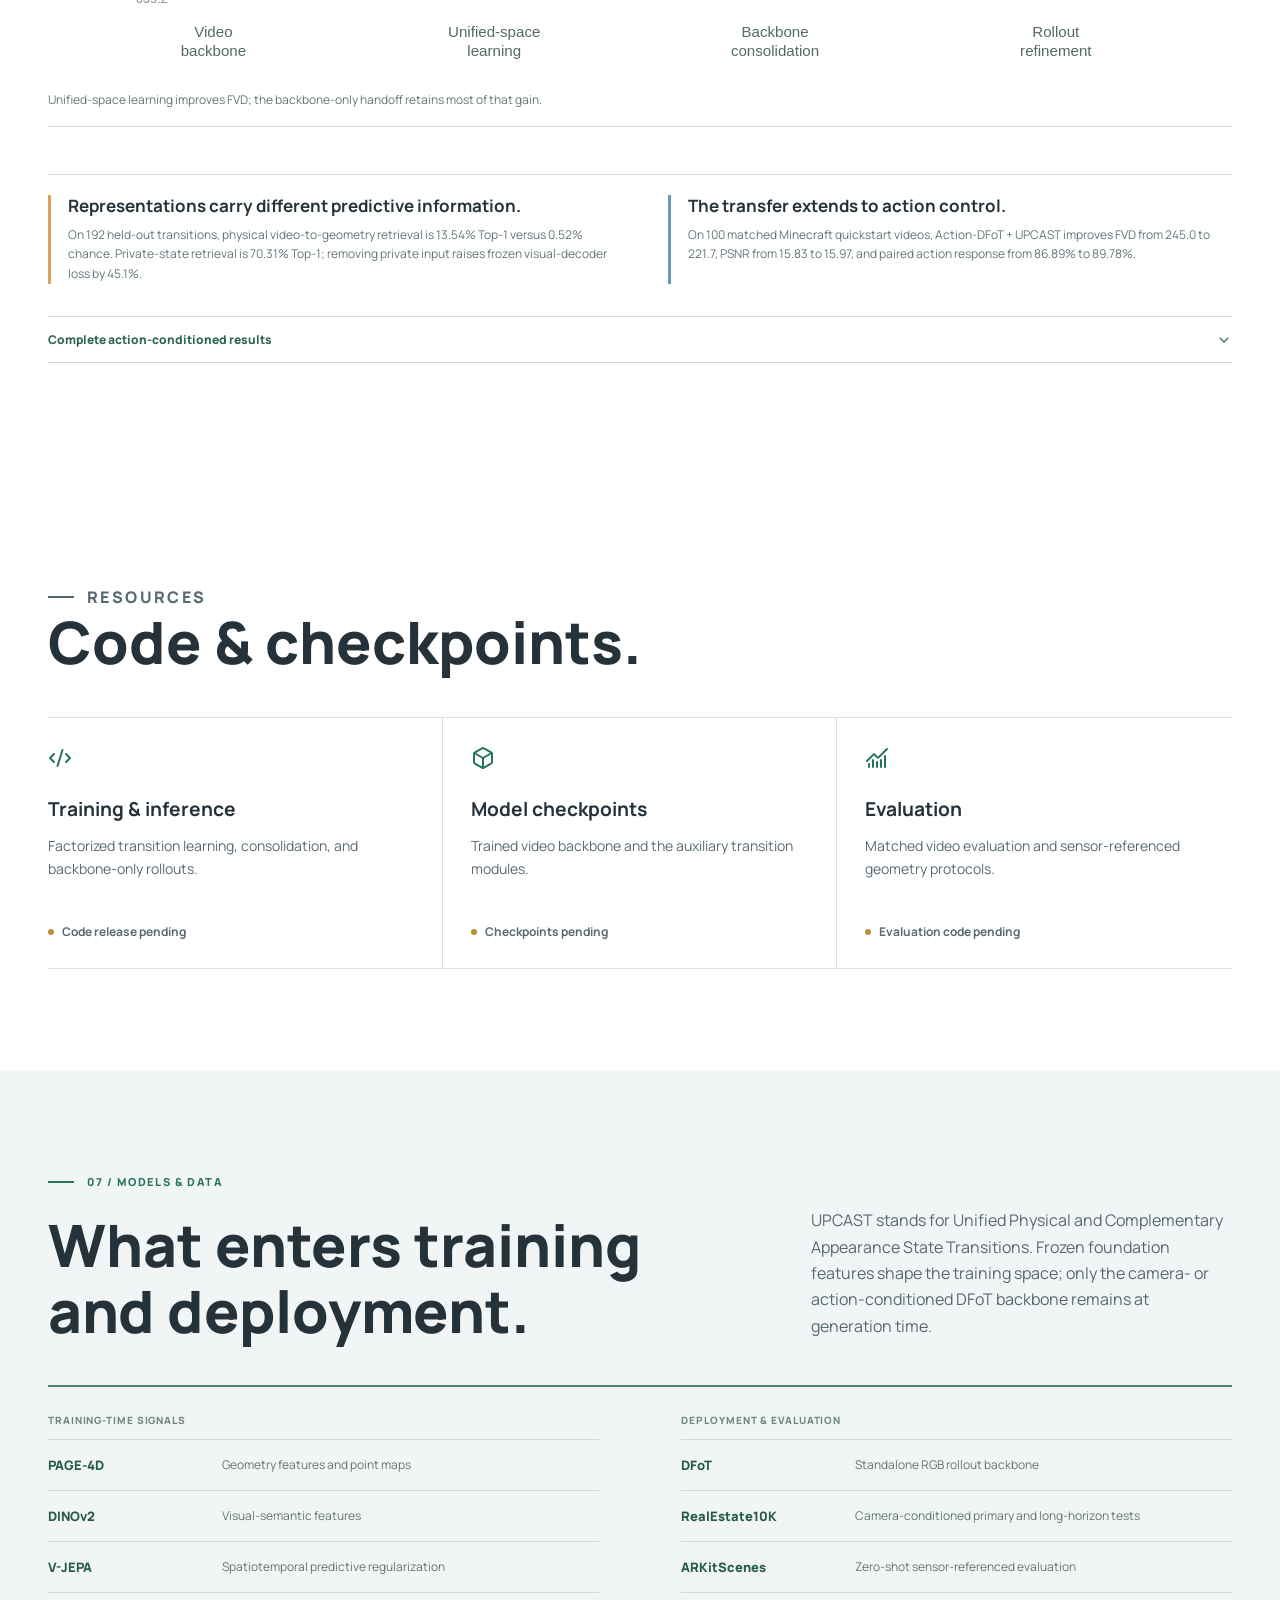
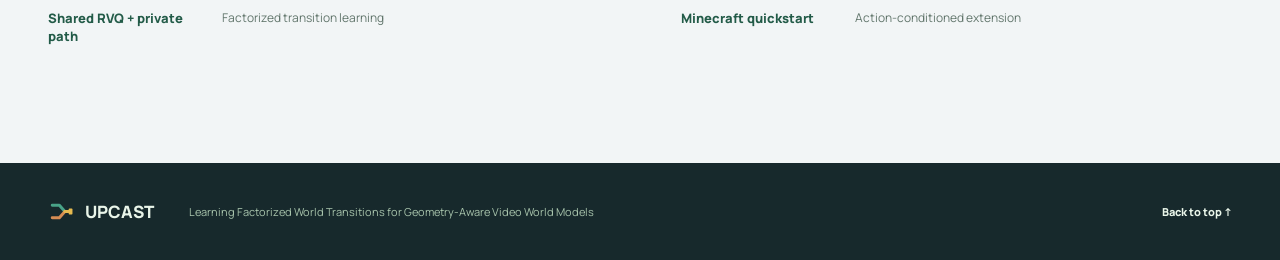
==== commit b5e08226: "Rebuild responsive storyboards, add dark mode and narrated overview" ====
--- a/index.html
+++ b/index.html
@@ -6,10 +6,12 @@
   <meta name="theme-color" content="#152522">
   <meta name="description" content="UPCAST learns factorized world transitions for geometry-aware video generation. Explore the method, matched 64-frame rollouts, and geometric evaluation.">
   <title>UPCAST | Factorized World Transitions</title>
-  <link rel="icon" href="assets/favicon.svg" type="image/svg+xml">
+  <link rel="icon" href="assets/favicon.svg?v=2" type="image/svg+xml">
   <link rel="preload" href="assets/media/hero.jpg" as="image">
   <link rel="stylesheet" href="assets/site.css">
   <link rel="stylesheet" href="assets/motion.css">
+  <link rel="stylesheet" href="assets/presentation.css">
+  <script src="assets/theme.js"></script>
 </head>
 <body>
   <svg class="icon-defs" xmlns="http://www.w3.org/2000/svg" aria-hidden="true">
@@ -25,15 +27,16 @@
 
   <header class="site-header" id="top">
     <div class="header-inner content-width">
-      <a class="brand" href="#top" aria-label="UPCAST home"><svg class="brand-mark" viewBox="0 0 28 28" aria-hidden="true"><path d="M3 7h8l5 7M3 21h8l5-7" fill="none" stroke-width="3.4" stroke-linecap="round" stroke-linejoin="round"/><path d="M16 14h6" fill="none" stroke-width="3.4" stroke-linecap="round"/><rect x="21" y="10.5" width="5" height="7" rx="1"/></svg>UPCAST</a>
+      <a class="brand" href="#top" aria-label="UPCAST home"><img class="brand-mark" src="assets/favicon.svg" alt="" width="27" height="27">UPCAST</a>
       <nav class="desktop-nav" aria-label="Primary navigation">
-        <a href="#idea">Idea</a><a href="#explore">Videos</a><a href="#method">Method</a><a href="#geometry">Geometry</a><a href="#results">Results</a><a href="#evidence">Evidence</a><a href="#resources">Models & Data</a>
+        <a href="#idea">Idea</a><a href="#explore">Videos</a><a href="#method">Method</a><a href="#geometry">Geometry</a><a href="#results">Results</a><a href="#evidence">Evidence</a><a href="#release">Resources</a>
       </nav>
+      <button class="icon-button theme-toggle" id="themeToggle" type="button" aria-label="Switch to dark mode" title="Switch color theme"><i data-lucide="moon" aria-hidden="true"></i></button>
       <button class="menu-toggle icon-button" id="menuToggle" type="button" aria-label="Open navigation" aria-expanded="false"><svg class="icon"><use href="#icon-menu"/></svg></button>
     </div>
   </header>
   <nav class="mobile-nav" id="mobileNav" aria-label="Mobile navigation" hidden>
-    <a href="#idea">Idea</a><a href="#explore">Videos</a><a href="#method">Method</a><a href="#geometry">Geometry</a><a href="#results">Results</a><a href="#evidence">Evidence</a><a href="#resources">Models & Data</a>
+    <a href="#idea">Idea</a><a href="#explore">Videos</a><a href="#method">Method</a><a href="#geometry">Geometry</a><a href="#results">Results</a><a href="#evidence">Evidence</a><a href="#release">Resources</a>
   </nav>
 
   <main>
@@ -47,7 +50,7 @@
         <p class="hero-summary">Learn structure and appearance together; generate with the video backbone alone.</p>
         <div class="hero-links">
           <a class="button button-light" href="#explore">Explore rollouts <svg class="icon"><use href="#icon-arrow"/></svg></a>
-          <a class="button button-outline" href="#method">See the method <svg class="icon"><use href="#icon-arrow"/></svg></a>
+          <a class="button button-outline" href="#film"><i data-lucide="circle-play" aria-hidden="true"></i> Watch overview</a>
         </div>
       </div>
       <div class="hero-bottom content-width"><span>REAL ESTATE10K · 64-FRAME GENERATED ROLLOUT</span><a href="#idea" aria-label="Scroll to the idea"><svg class="icon"><use href="#icon-down"/></svg></a><span>CAMERA-CONDITIONED VIDEO</span></div>
@@ -62,6 +65,14 @@
       </div>
     </section>
 
+    <section class="section film-section" id="film" aria-labelledby="film-title">
+      <div class="content-width">
+        <div class="section-heading two-column-heading"><div><p class="eyebrow"><span class="eyebrow-line"></span> Research overview</p><h2 id="film-title">Inside UPCAST.</h2></div><p>From complementary visual evidence to factorized transitions and a standalone video backbone.</p></div>
+        <video id="overviewFilm" class="overview-film" controls playsinline preload="none" poster="assets/media/overview-poster.jpg" aria-label="UPCAST narrated research overview"><source src="assets/media/upcast-overview.mp4" type="video/mp4"><track kind="captions" src="assets/media/overview-en.vtt" srclang="en" label="English"></video>
+        <div class="film-chapters" aria-label="Video chapters"><button type="button" data-film-chapter="0">Overview</button><button type="button" data-film-chapter="1">Why factorize?</button><button type="button" data-film-chapter="3">How it learns</button><button type="button" data-film-chapter="6">Results</button></div>
+      </div>
+    </section>
+
     <section class="section idea-section" id="idea" aria-labelledby="idea-title">
       <div class="content-width">
         <div class="section-heading two-column-heading">
@@ -84,7 +95,7 @@
 
     <section class="section explorer-section" id="explore" aria-labelledby="explore-title">
       <div class="content-width">
-        <div class="section-heading two-column-heading"><div><p class="eyebrow"><span class="eyebrow-line"></span> 02 / Generated videos</p><h2 id="explore-title">Follow the same camera path.</h2></div><p>Reference and generated rollouts share the initial frame, camera trajectory, and sampling seed. The scenes below span distinct indoor layouts.</p></div>
+        <div class="section-heading two-column-heading"><div><p class="eyebrow"><span class="eyebrow-line"></span> 02 / Generated videos</p><h2 id="explore-title">Follow the same camera path.</h2></div><p>Reference and generated videos share the initial frame and camera trajectory. Generated methods use matched sampling seeds across distinct indoor layouts.</p></div>
         <div class="scene-picks" role="group" aria-label="Choose a scene">
           <button class="scene-pick active" type="button" aria-pressed="true" data-scene="stairwell"><img src="assets/media/stairwell-upcast.jpg" alt=""><span>Stairwell</span></button>
           <button class="scene-pick" type="button" aria-pressed="false" data-scene="bathroom"><img src="assets/media/bathroom-upcast.jpg" alt=""><span>Bathroom</span></button>
@@ -156,7 +167,7 @@
       </div>
     </section>
 
-    <section class="section results-section" id="results" aria-labelledby="results-title"><div class="content-width"><div class="section-heading two-column-heading"><div><p class="eyebrow"><span class="eyebrow-line"></span> 05 / Main results</p><h2 id="results-title">Measured on matched rollouts.</h2></div><p>Camera-conditioned RealEstate10K evaluation with shared initial frames, camera trajectories, and sampling seeds.</p></div><div class="results-lead" aria-label="64-frame primary result compared with Geometry Forcing"><div class="results-lead-summary"><span>64-FRAME PRIMARY TEST</span><strong>5 of 7</strong><p>best reported metrics</p></div><div class="results-lead-metric"><span>FVD ↓</span><strong>497.8 <small>vs. 534.9</small></strong><em>6.9% lower</em></div><div class="results-lead-metric"><span>JEDi ↓</span><strong>3.88 <small>vs. 4.40</small></strong><em>11.8% lower</em></div><div class="results-lead-metric"><span>PSNR ↑</span><strong>13.94 <small>vs. 12.44</small></strong><em>+1.50 dB</em></div></div><div class="result-tabs" role="tablist" aria-label="Rollout horizon"><button class="active" type="button" role="tab" aria-selected="true" data-horizon="64">64 frames <small>Primary · 100 videos</small></button><button type="button" role="tab" aria-selected="false" data-horizon="128">128 frames <small>Stress · 12 videos</small></button><button type="button" role="tab" aria-selected="false" data-horizon="256">256 frames <small>Stress · 12 videos</small></button></div><div class="results-table-wrap"><table class="results-table" id="horizonTable"><caption id="horizonCaption">64-frame rollouts · 100 matched videos</caption><thead><tr><th scope="col">Method</th><th scope="col">FVD ↓</th><th scope="col">FID ↓</th><th scope="col">LPIPS ↓</th><th scope="col">SSIM ↑</th><th scope="col">PSNR ↑</th><th scope="col">JEDi ↓</th><th scope="col">RPE ↓</th></tr></thead><tbody></tbody></table></div><p class="results-note" id="horizonNote">RPE uses the first 12 primary-test videos; other columns use all 100.</p></div></section>
+    <section class="section results-section" id="results" aria-labelledby="results-title"><div class="content-width"><div class="section-heading two-column-heading"><div><p class="eyebrow"><span class="eyebrow-line"></span> 05 / Main results</p><h2 id="results-title">Measured on matched rollouts.</h2></div><p>Camera-conditioned RealEstate10K evaluation with shared initial frames, camera trajectories, and sampling seeds.</p></div><p class="result-context">64-frame RealEstate10K · UPCAST compared with Geometry Forcing</p><div class="results-lead" aria-label="64-frame primary result compared with Geometry Forcing"><div class="results-lead-metric"><span>FVD ↓</span><strong>497.8 <small>vs. 534.9</small></strong><em>6.9% lower</em></div><div class="results-lead-metric"><span>JEDi ↓</span><strong>3.88 <small>vs. 4.40</small></strong><em>11.8% lower</em></div><div class="results-lead-metric"><span>PSNR ↑</span><strong>13.94 <small>vs. 12.44</small></strong><em>+1.50 dB</em></div></div><div class="result-tabs" role="tablist" aria-label="Rollout horizon"><button class="active" type="button" role="tab" aria-selected="true" data-horizon="64">64 frames <small>Primary · 100 videos</small></button><button type="button" role="tab" aria-selected="false" data-horizon="128">128 frames <small>Stress · 12 videos</small></button><button type="button" role="tab" aria-selected="false" data-horizon="256">256 frames <small>Stress · 12 videos</small></button></div><div class="results-table-wrap"><table class="results-table" id="horizonTable"><caption id="horizonCaption">64-frame rollouts · 100 matched videos</caption><thead><tr><th scope="col">Method</th><th scope="col">FVD ↓</th><th scope="col">FID ↓</th><th scope="col">LPIPS ↓</th><th scope="col">SSIM ↑</th><th scope="col">PSNR ↑</th><th scope="col">JEDi ↓</th><th scope="col">RPE ↓</th></tr></thead><tbody></tbody></table></div><p class="results-note" id="horizonNote">RPE uses the first 12 primary-test videos; other columns use all 100.</p></div></section>
 
     <section class="section evidence-section" id="evidence" aria-labelledby="evidence-title"><div class="content-width">
       <div class="section-heading two-column-heading"><div><p class="eyebrow"><span class="eyebrow-line"></span> 06 / What changes</p><h2 id="evidence-title">The gains survive the handoff.</h2></div><p>One checkpoint lineage separates transition-space learning, backbone consolidation, and generated-history refinement. Every row is evaluated through the backbone alone.</p></div>
@@ -167,15 +178,27 @@
       <details class="complete-metrics action-metrics"><summary>Complete action-conditioned results <svg class="icon"><use href="#icon-down"/></svg></summary><div class="results-table-wrap"><table class="results-table"><thead><tr><th>Method</th><th>FVD ↓</th><th>FID ↓</th><th>LPIPS ↓</th><th>SSIM ↑</th><th>PSNR ↑</th><th>Action BAcc. ↑</th><th>Response ↑</th></tr></thead><tbody><tr><th>Action-DFoT</th><td>245.0</td><td>39.51</td><td>0.431</td><td>0.524</td><td>15.83</td><td>85.10%</td><td>86.89%</td></tr><tr class="ours-row"><th>+ UPCAST</th><td>221.7</td><td>37.55</td><td>0.424</td><td>0.528</td><td>15.97</td><td>85.35%</td><td>89.78%</td></tr></tbody></table></div><p>DFoT Minecraft quickstart: 10 training and 10 validation trajectories, 100 matched 16-frame videos. Both variants use backbone-only inference.</p></details>
     </div></section>
 
-    <section class="section resources-section" id="resources" aria-labelledby="resources-title"><div class="content-width"><div class="section-heading two-column-heading"><div><p class="eyebrow"><span class="eyebrow-line"></span> 07 / Models & data</p><h2 id="resources-title">What enters training and deployment.</h2></div><p>Frozen foundation features help shape the transition space. At generation time, the camera- or action-conditioned DFoT backbone is the only model retained.</p></div><div class="resource-grid"><div class="resource-group"><span>TRAINING-TIME SIGNALS</span><dl><div><dt>PAGE-4D</dt><dd>Geometry features and point maps</dd></div><div><dt>DINOv2</dt><dd>Visual-semantic features</dd></div><div><dt>V-JEPA</dt><dd>Spatiotemporal predictive regularization</dd></div><div><dt>Shared RVQ + private path</dt><dd>Factorized transition learning</dd></div></dl></div><div class="resource-group"><span>DEPLOYMENT & EVALUATION</span><dl><div><dt>DFoT</dt><dd>Standalone RGB rollout backbone</dd></div><div><dt>RealEstate10K</dt><dd>Camera-conditioned primary and long-horizon tests</dd></div><div><dt>ARKitScenes</dt><dd>Zero-shot sensor-referenced evaluation</dd></div><div><dt>Minecraft quickstart</dt><dd>Action-conditioned extension</dd></div></dl></div></div></div></section>
+    <section class="section release-section" id="release" aria-labelledby="release-title">
+      <div class="content-width">
+        <div class="section-heading"><p class="eyebrow"><span class="eyebrow-line"></span> Resources</p><h2 id="release-title">Code & checkpoints.</h2></div>
+        <div class="release-grid">
+          <article><i data-lucide="code-2" aria-hidden="true"></i><h3>Training & inference</h3><p>Factorized transition learning, consolidation, and backbone-only rollouts.</p><span class="release-status">Code release pending</span></article>
+          <article><i data-lucide="box" aria-hidden="true"></i><h3>Model checkpoints</h3><p>Trained video backbone and the auxiliary transition modules.</p><span class="release-status">Checkpoints pending</span></article>
+          <article><i data-lucide="chart-no-axes-combined" aria-hidden="true"></i><h3>Evaluation</h3><p>Matched video evaluation and sensor-referenced geometry protocols.</p><span class="release-status">Evaluation code pending</span></article>
+        </div>
+      </div>
+    </section>
+    <section class="section resources-section" id="resources" aria-labelledby="resources-title"><div class="content-width"><div class="section-heading two-column-heading"><div><p class="eyebrow"><span class="eyebrow-line"></span> 07 / Models & data</p><h2 id="resources-title">What enters training and deployment.</h2></div><p>UPCAST stands for Unified Physical and Complementary Appearance State Transitions. Frozen foundation features shape the training space; only the camera- or action-conditioned DFoT backbone remains at generation time.</p></div><div class="resource-grid"><div class="resource-group"><span>TRAINING-TIME SIGNALS</span><dl><div><dt>PAGE-4D</dt><dd>Geometry features and point maps</dd></div><div><dt>DINOv2</dt><dd>Visual-semantic features</dd></div><div><dt>V-JEPA</dt><dd>Spatiotemporal predictive regularization</dd></div><div><dt>Shared RVQ + private path</dt><dd>Factorized transition learning</dd></div></dl></div><div class="resource-group"><span>DEPLOYMENT & EVALUATION</span><dl><div><dt>DFoT</dt><dd>Standalone RGB rollout backbone</dd></div><div><dt>RealEstate10K</dt><dd>Camera-conditioned primary and long-horizon tests</dd></div><div><dt>ARKitScenes</dt><dd>Zero-shot sensor-referenced evaluation</dd></div><div><dt>Minecraft quickstart</dt><dd>Action-conditioned extension</dd></div></dl></div></div></div></section>
   </main>
-  <footer class="site-footer"><div class="content-width"><a class="brand" href="#top"><svg class="brand-mark" viewBox="0 0 28 28" aria-hidden="true"><path d="M3 7h8l5 7M3 21h8l5-7" fill="none" stroke-width="3.4" stroke-linecap="round" stroke-linejoin="round"/><path d="M16 14h6" fill="none" stroke-width="3.4" stroke-linecap="round"/><rect x="21" y="10.5" width="5" height="7" rx="1"/></svg>UPCAST</a><p>Learning Factorized World Transitions for Geometry-Aware Video World Models</p><a href="#top">Back to top ↑</a></div></footer>
+  <footer class="site-footer"><div class="content-width"><a class="brand" href="#top"><img class="brand-mark" src="assets/favicon.svg" alt="" width="27" height="27">UPCAST</a><p>Learning Factorized World Transitions for Geometry-Aware Video World Models</p><a href="#top">Back to top ↑</a></div></footer>
 
   <dialog class="figure-dialog" id="figureDialog" aria-label="Enlarged paper figure"><button class="icon-button dialog-close" id="figureClose" type="button" aria-label="Close figure"><svg class="icon"><use href="#icon-close"/></svg></button><img id="figureDialogImage" alt=""></dialog>
   <script src="assets/data/curves.js" defer></script>
   <script src="assets/data/geometry.js" defer></script>
+  <script src="assets/data/film-chapters.js" defer></script>
   <script src="assets/lucide.min.js" defer></script>
-  <script src="assets/motion.js" defer></script>
+  <script src="assets/storyboard.js" defer></script>
   <script src="assets/site.js" defer></script>
+  <script src="assets/presentation.js" defer></script>
 </body>
 </html>
--- a/assets/presentation.css
+++ b/assets/presentation.css
@@ -0,0 +1,138 @@
+:root {
+  color-scheme: light;
+  --surface: #fff;
+  --surface-alt: #f2f5f6;
+  --text: #25323a;
+  --muted: #596a73;
+  --rule: #d6e0e2;
+}
+:root[data-theme="dark"] {
+  color-scheme: dark;
+  --surface: #15191d;
+  --surface-alt: #1e2429;
+  --text: #e7edf0;
+  --muted: #adbdc5;
+  --rule: #38444c;
+  --ink: var(--text);
+  --ink-soft: var(--muted);
+  --paper: var(--surface);
+  --white: var(--surface);
+  --green: #7dccaf;
+  --line: var(--rule);
+}
+body { background: var(--surface); color: var(--text); }
+.section { background: var(--surface); }
+.explorer-section,.results-section,.resources-section,.film-section { background: var(--surface-alt); }
+.theme-toggle { flex: none; border: 1px solid #ffffff40; border-radius: 50%; width: 36px; height: 36px; }
+.theme-toggle svg { width: 18px; height: 18px; }
+.header-inner { gap: 20px; }
+.desktop-nav { margin-left: auto; }
+.hero-links svg { width: 19px; height: 19px; }
+.hero h1 { font-size: 144px; }
+.hero-subtitle { font-size: 32px; }
+.hero-inner { padding-top: 180px; }
+.results-lead { grid-template-columns: repeat(3,minmax(0,1fr)); }
+.results-lead>div { border-bottom: 0; border-right: 1px solid var(--rule); }
+.results-lead>div:nth-child(2) { border-right: 1px solid var(--rule); }
+.results-lead>div:nth-child(3) { border: 0; padding-left: 23px; }
+.result-context { font-size: 12px; color: var(--muted); margin: 0 0 18px; }
+.overview-film { width: 100%; aspect-ratio: 16 / 9; background: #141a1d; object-fit: contain; }
+.film-chapters { display: flex; gap: 0; border-bottom: 1px solid var(--rule); }
+.film-chapters button { flex: 1; min-height: 52px; background: transparent; border: 0; color: var(--muted); font-size: 12px; font-weight: 700; }
+.film-chapters button:hover { color: var(--green); background: var(--surface); }
+.release-grid { display: grid; grid-template-columns: repeat(3,minmax(0,1fr)); border-top: 1px solid var(--rule); border-bottom: 1px solid var(--rule); }
+.release-grid article { min-width: 0; padding: 28px; border-right: 1px solid var(--rule); }
+.release-grid article:first-child { padding-left: 0; }
+.release-grid article:last-child { border-right: 0; }
+.release-grid svg { width: 24px; height: 24px; color: var(--green); margin-bottom: 22px; }
+.release-grid h3 { margin-bottom: 12px; }
+.release-grid p { font-size: 14px; color: var(--muted); min-height: 70px; }
+.release-status { font-size: 12px; font-weight: 700; color: var(--muted); display: inline-flex; align-items: center; gap: 8px; }
+.release-status::before { content: ''; width: 6px; height: 6px; border-radius: 50%; background: #ba8f35; }
+/* The storyboard is a responsive diagram, not a horizontally panned print figure. */
+.motion-canvas { --motion-line: #dce3e6; --motion-ink: #283841; --motion-muted: #566973; background: var(--surface); border: 0; min-width: 0; aspect-ratio: auto; margin: 0; }
+.motion-viewport { overflow: visible; }
+.motion-svg { height: 100%; }
+.idea-motion { aspect-ratio: 1040 / 500; }
+.method-motion { aspect-ratio: 1200 / 570; }
+.motion-svg .motion-kicker { fill: var(--motion-muted); font-size: 12px; font-weight: 700; letter-spacing: 0; }
+.motion-svg .motion-box-title { font-size: 19px; font-weight: 700; }
+.motion-svg .motion-box-sub { font-size: 13px; fill: var(--motion-muted); }
+.motion-svg .motion-small { font-size: 13px; fill: var(--motion-muted); }
+.motion-svg .motion-symbol { font: italic 24px Georgia,serif; fill: var(--motion-ink); }
+.motion-svg .motion-foot-title { font-size: 16px; font-weight: 700; fill: var(--motion-ink); }
+.motion-rise { animation: storyboardAppear .45s ease-out var(--delay,0s) both; }
+.motion-trace { animation: motionDraw .7s ease-in-out var(--delay,0s) both; stroke-linecap: round; stroke-linejoin: round; }
+.motion-canvas::after { height: 2px; background: var(--green); }
+.idea-panel-art.is-enhanced .motion-canvas { max-width: 1200px; }
+.idea-panel-art.is-enhanced { padding: 20px 0; }
+.method-panel.is-enhanced { padding-top: 28px; }
+.method-panel-heading { max-width: 920px; }
+@keyframes storyboardAppear { from { opacity: 0; } to { opacity: 1; } }
+[data-theme="dark"] .motion-canvas {
+  --motion-line: #38444c; --motion-ink: #e7edf0; --motion-muted: #b1c0c8;
+  --green: #7dccaf; --green-pale: #20392f; --blue: #88bce5; --blue-pale: #23323e;
+  --orange: #e5ae7f; --orange-pale: #3b2e26; --gold: #e4c668; --gold-pale: #393421;
+  --purple: #c2acd9; --purple-pale: #322c3b;
+}
+[data-theme="dark"] :is(.section,.metrics-band) { color: var(--text); }
+[data-theme="dark"] :is(.metrics-band,.stage-metric-tabs button,.result-tabs button,.idea-tabs button,.method-tabs button,.scene-pick,.feature-sources,.resource-group,.geometry-tabs button,.geometry-toolbar,.complete-metrics,.geometry-metrics,.geo-scene-picks button) { background: var(--surface-alt); color: var(--muted); border-color: var(--rule); }
+[data-theme="dark"] :is(.section,.metrics-band) :is(h2,h3,dt,th,td,strong) { color: var(--text); }
+[data-theme="dark"] :is(.section,.metrics-band) :is(p,dd,small,caption,.video-label,.frame-count,.figure-foot,.method-tour-bar,.walkthrough-bar,.resource-group>span,.idea-panel-copy>span,.idea-panel-key,.feature-explain,.depth-legend,.chart-note) { color: var(--muted); }
+[data-theme="dark"] :is(.section,.metrics-band) :is(.eyebrow,.metric strong,.results-lead em,.is-ours .video-label span,.stage-value) { color: #7dccaf; }
+[data-theme="dark"] :is(.idea-tabs,.method-tabs,.result-tabs,.stage-metric-tabs,.geometry-tabs,.geo-scene-picks) button.active,
+[data-theme="dark"] .scene-pick.active,
+[data-theme="dark"] .results-table tbody tr.ours-row { background: #233c33; color: #9ee3c4; }
+[data-theme="dark"] .results-table tbody tr.ours-row .metric-best { color: #9ee3c4; }
+[data-theme="dark"] :is(.results-table tr,.results-table thead,.results-table-wrap,.resource-grid,.resource-group dl>div,.feature-sources,.idea-panel,.method-panel,.stage-explorer,.stage-metric-tabs,.player-controls,.scene-pick,.geometry-metrics,.geo-metric,.film-chapters,.metric) { border-color: var(--rule); }
+[data-theme="dark"] .section button:not(.active):not(.scene-pick) { color: var(--muted); }
+[data-theme="dark"] .section :is(button:hover,summary:hover) { color: #9ee3c4; }
+[data-theme="dark"] .figure-foot { background: var(--surface-alt); }
+[data-theme="dark"] .figure-shell { border-color: var(--rule); }
+[data-theme="dark"] :is(.stage-axis,.stage-name,.chart-label,.chart-tick) { fill: var(--muted); }
+[data-theme="dark"] .stage-value { fill: #9ee3c4; }
+[data-theme="dark"] :is(.stage-guide,.chart-grid) { stroke: var(--rule); }
+[data-theme="dark"] .stage-point circle { fill: var(--surface); stroke: #7dccaf; }
+[data-theme="dark"] .stage-plot-line { stroke: #7dccaf; }
+[data-theme="dark"] .results-lead span { color: var(--muted); }
+[data-theme="dark"] .feature-sources button { background: var(--surface-alt); border-color: var(--rule); }
+[data-theme="dark"] .feature-sources button.active { background: #233c33; color: #9ee3c4; }
+[data-theme="dark"] :is(.scene-readout-values em,.cohort-grid em,.geometry-views figcaption,.scene-readout>div>span,.cohort-grid .geo-metric span,.stage-explorer-head span,.stage-table-caption>span,.chart-legend,#stagePlotNote) { color: var(--muted); }
+[data-theme="dark"] .complete-metrics summary { color: #9ee3c4; }
+[data-theme="dark"] :is(.geometry-scenes,.geometry-toggle) button.active { background: #233c33; color: #9ee3c4; }
+[data-theme="dark"] #driftChart text { fill: var(--muted); }
+@media (max-width: 900px) {
+  .hero h1 { font-size: 112px; }
+  .hero-subtitle { font-size: 27px; }
+  .header-inner { gap: 12px; }
+  .theme-toggle { margin-left: auto; }
+}
+@media (max-width: 640px) {
+  .hero h1 { font-size: 76px; }
+  .hero-subtitle { font-size: 22px; }
+  .hero-inner { padding-top: 150px; }
+  .results-lead { grid-template-columns: 1fr; }
+  .results-lead>div,.results-lead>div:nth-child(2),.results-lead>div:nth-child(3) { border-right: 0; border-bottom: 1px solid var(--rule); padding: 17px 0; }
+  .results-lead>div:last-child { border-bottom: 0; }
+  .results-lead-metric strong { font-size: 26px; }
+  .release-grid { grid-template-columns: 1fr; }
+  .release-grid article { padding: 24px 0; border-right: 0; border-bottom: 1px solid var(--rule); }
+  .release-grid article:last-child { border-bottom: 0; }
+  .release-grid p { min-height: 0; }
+  .film-chapters { flex-wrap: wrap; }
+  .film-chapters button { flex-basis: 50%; }
+  .motion-canvas { min-width: 0; }
+  .idea-motion { aspect-ratio: 380 / 710; }
+  .method-motion { aspect-ratio: 380 / 900; }
+  .motion-svg .motion-box-title { font-size: 16px; }
+  .motion-svg .motion-box-sub,.motion-svg .motion-small { font-size: 12px; }
+  .motion-svg .motion-foot-title { font-size: 15px; }
+  .motion-svg .motion-kicker { font-size: 11px; }
+  .motion-viewport { max-width: 430px; margin: auto; }
+  .motion-pan-nav { display: none; }
+  .method-panel.is-enhanced { padding-top: 20px; }
+}
+@media (prefers-reduced-motion: reduce) {
+  .motion-rise,.motion-arrow-arrive { opacity: 1; animation: none; }
+  .motion-trace { stroke-dashoffset: 0; animation: none; }
+}
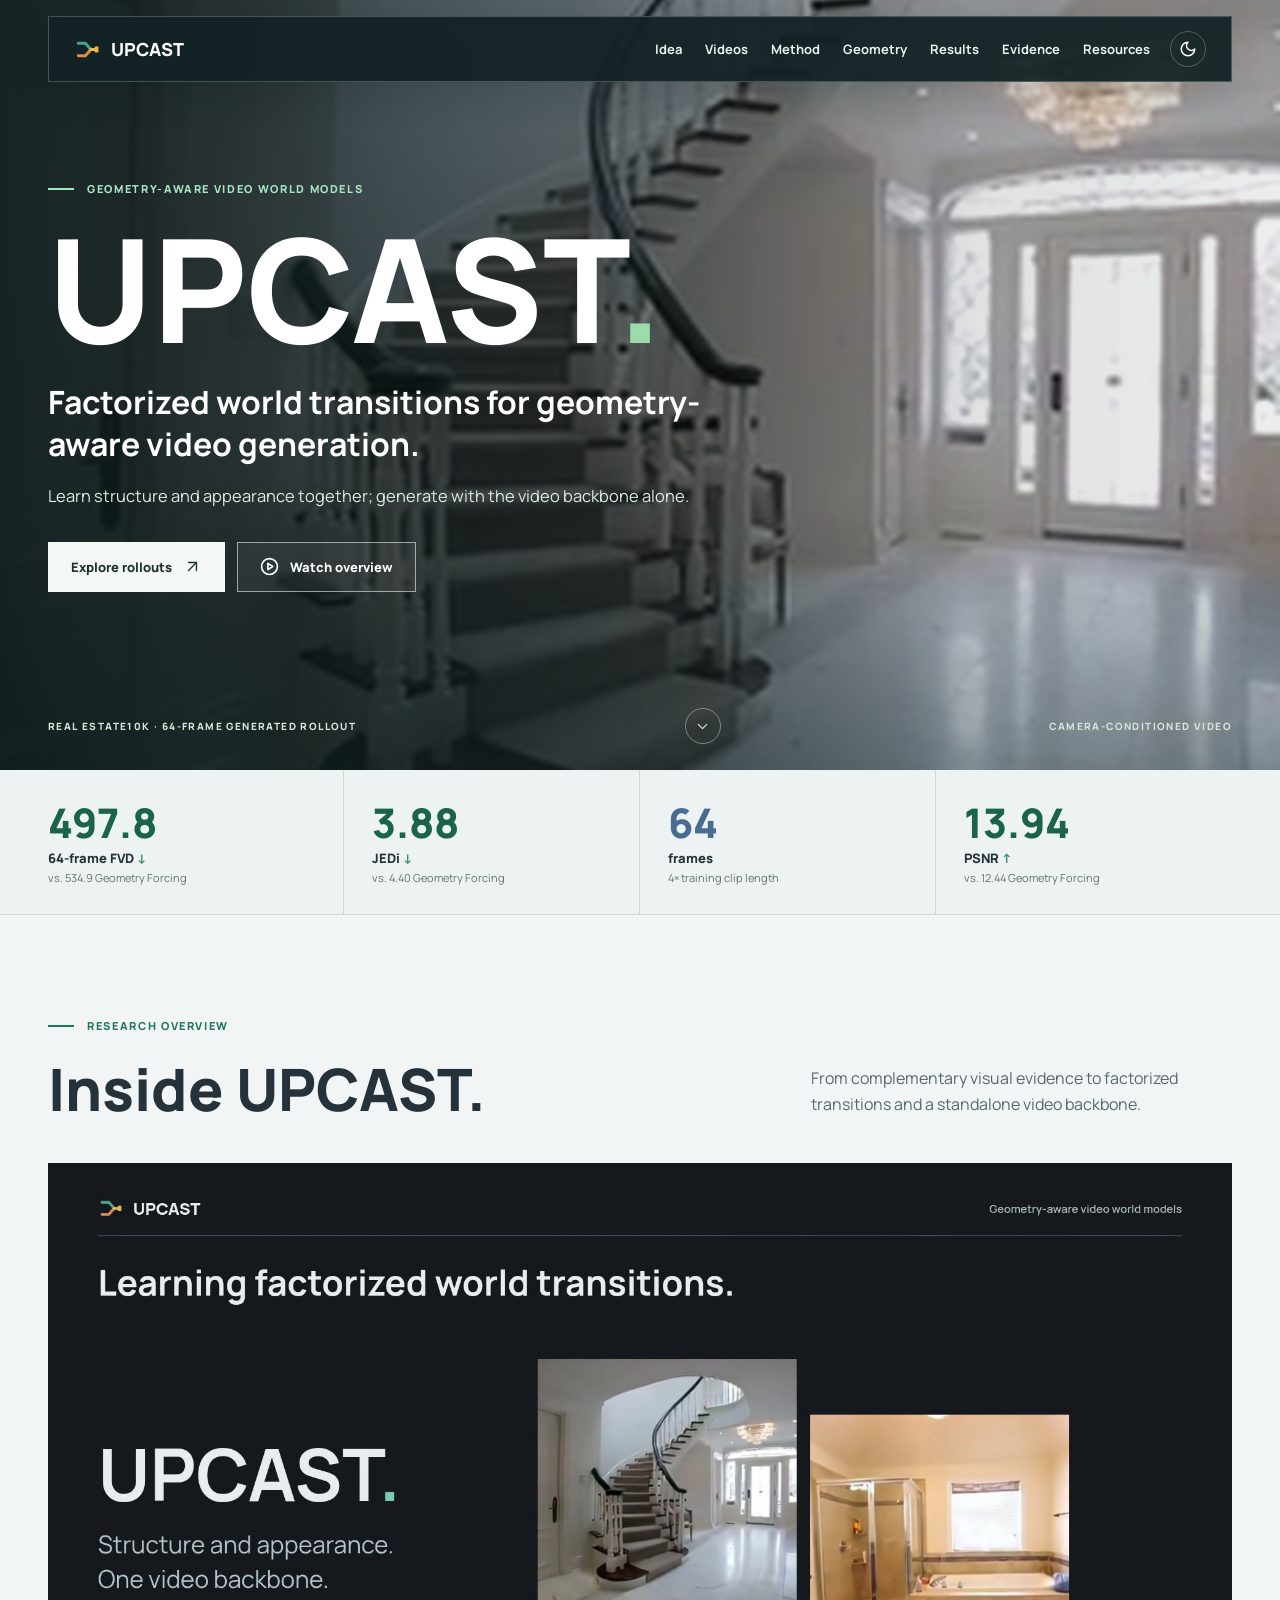
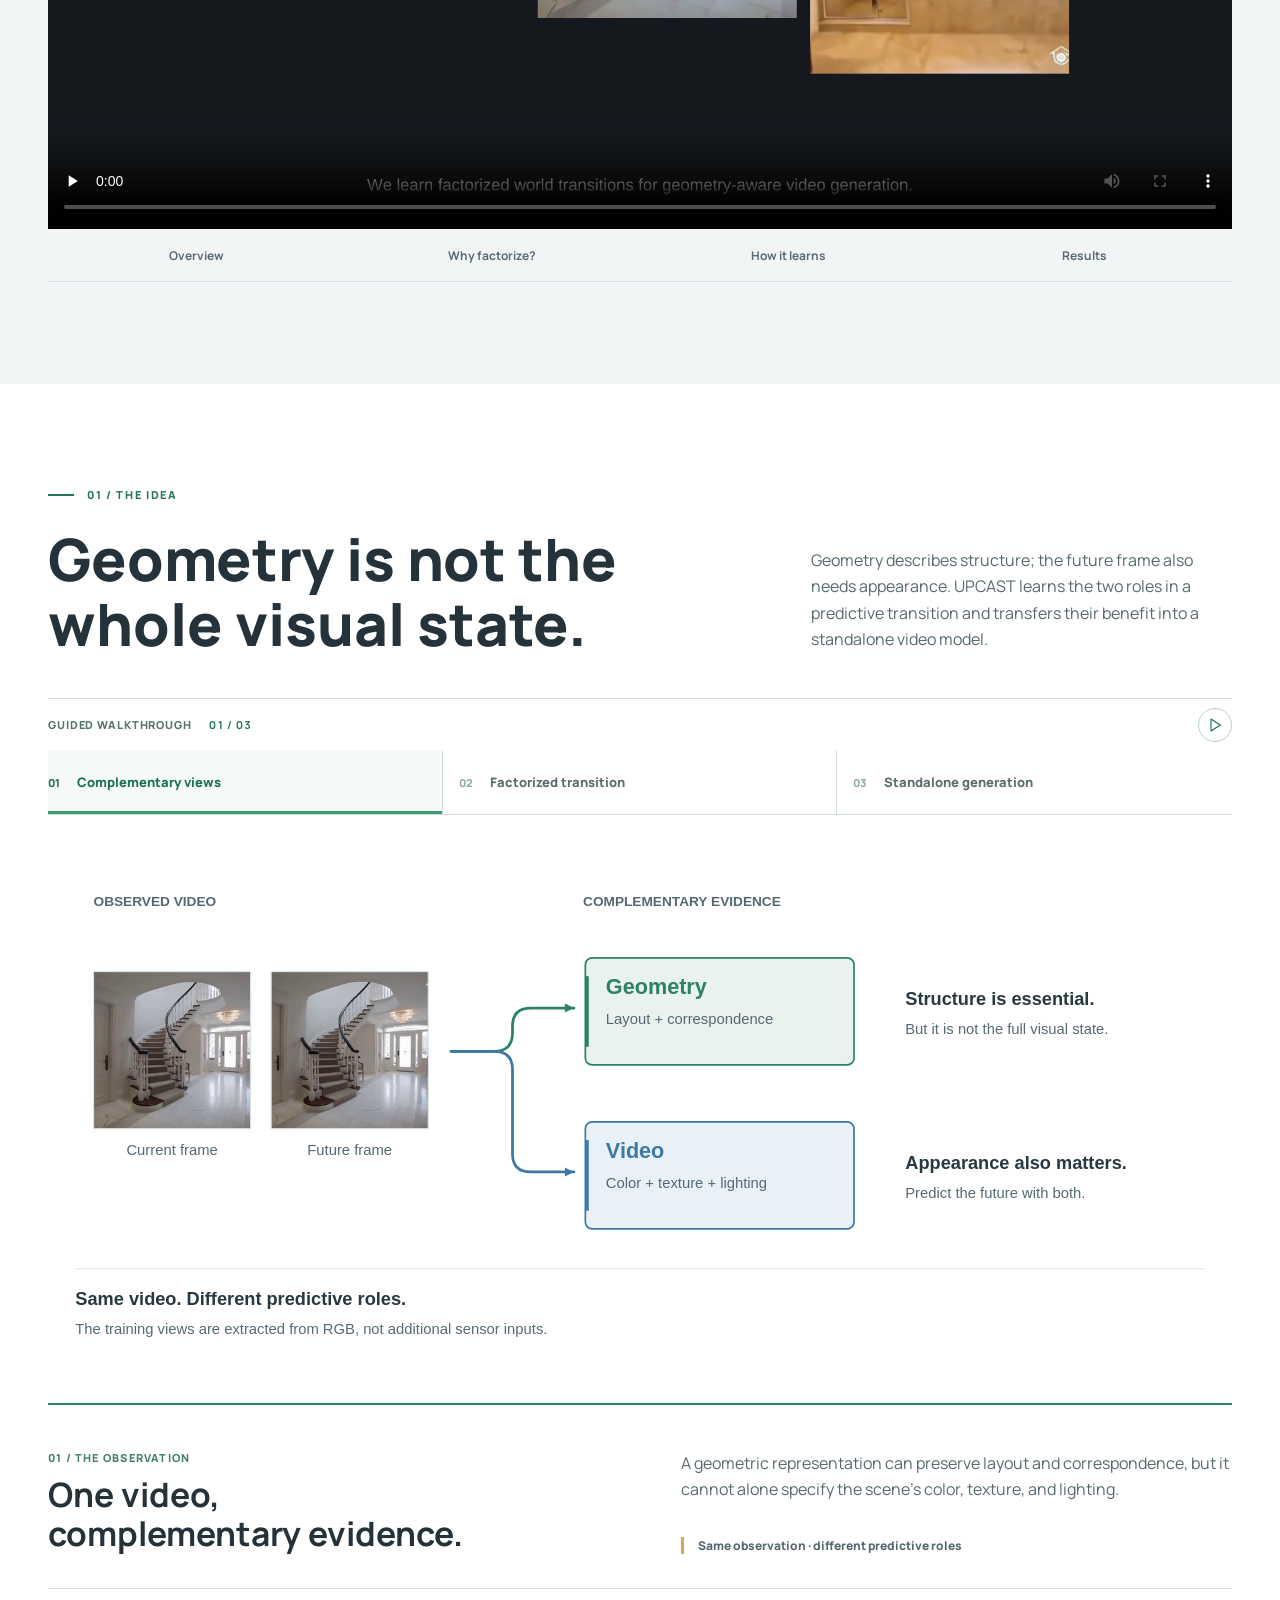
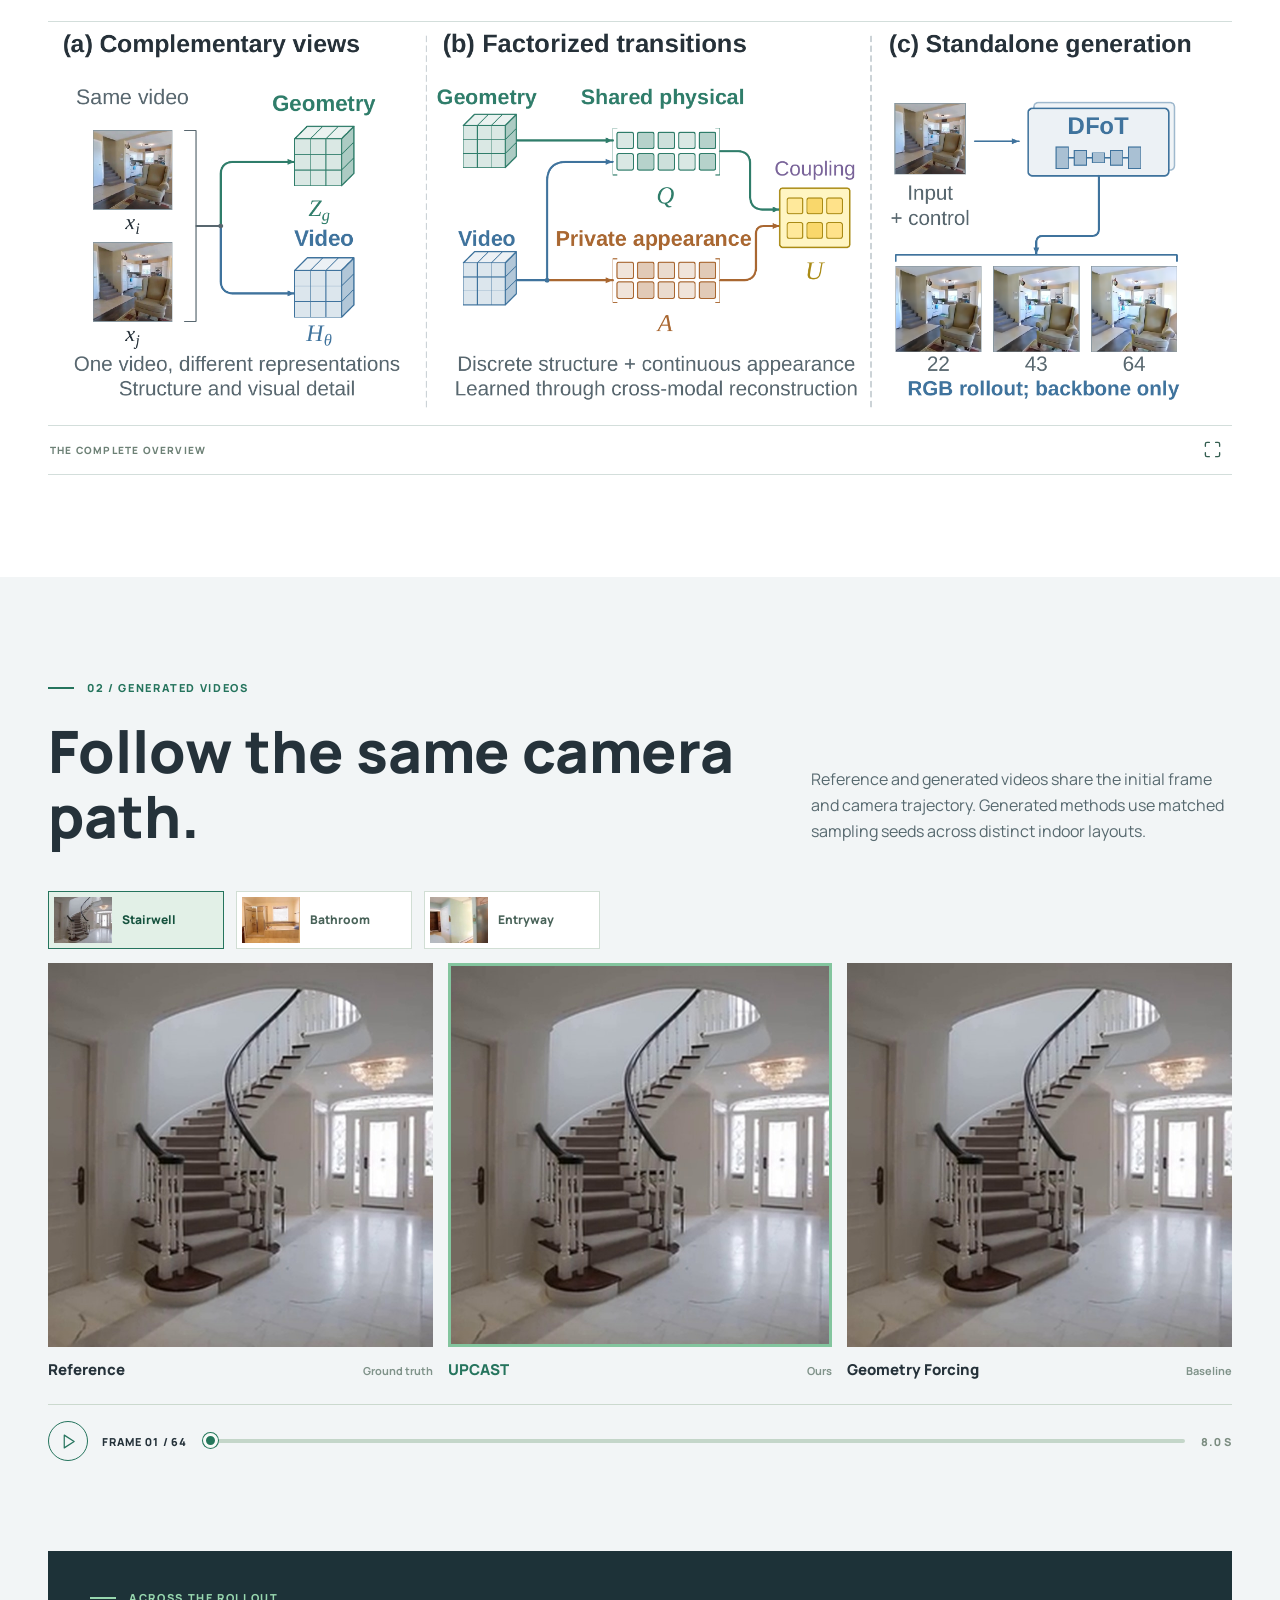
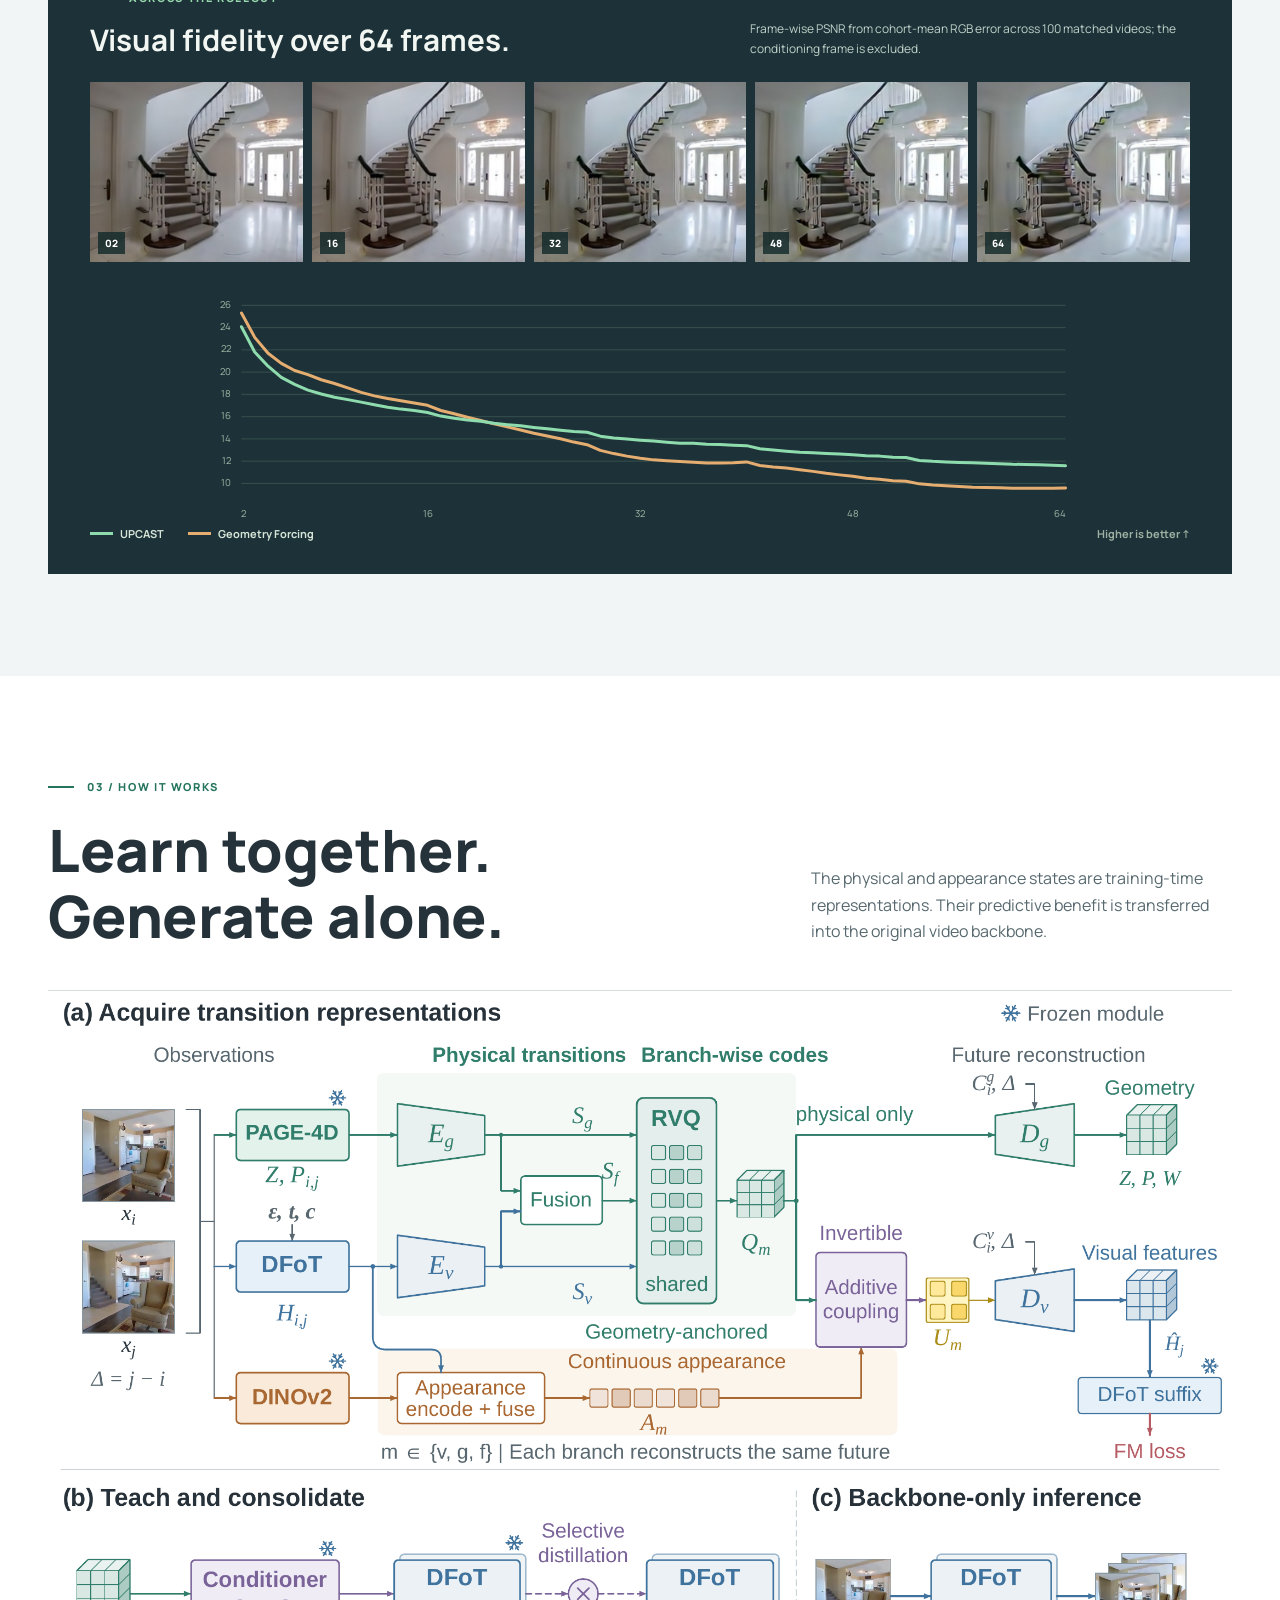
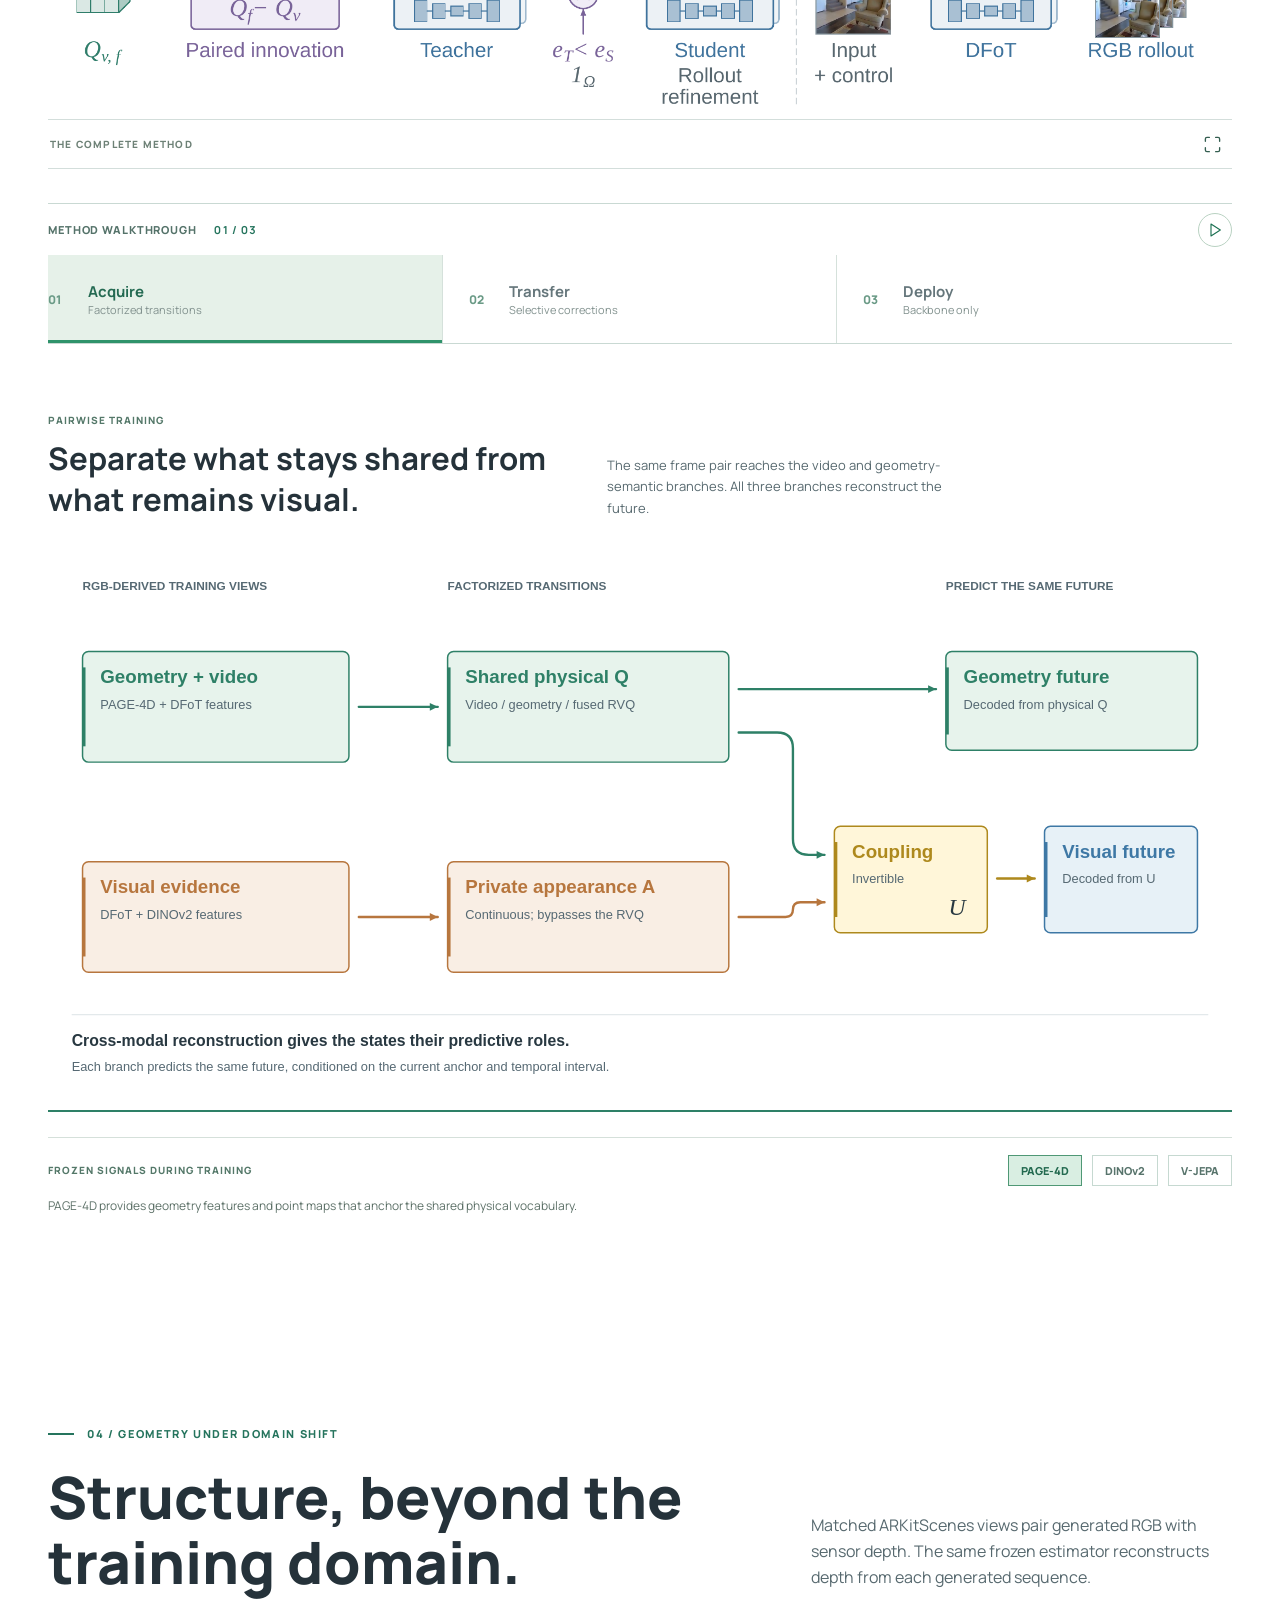
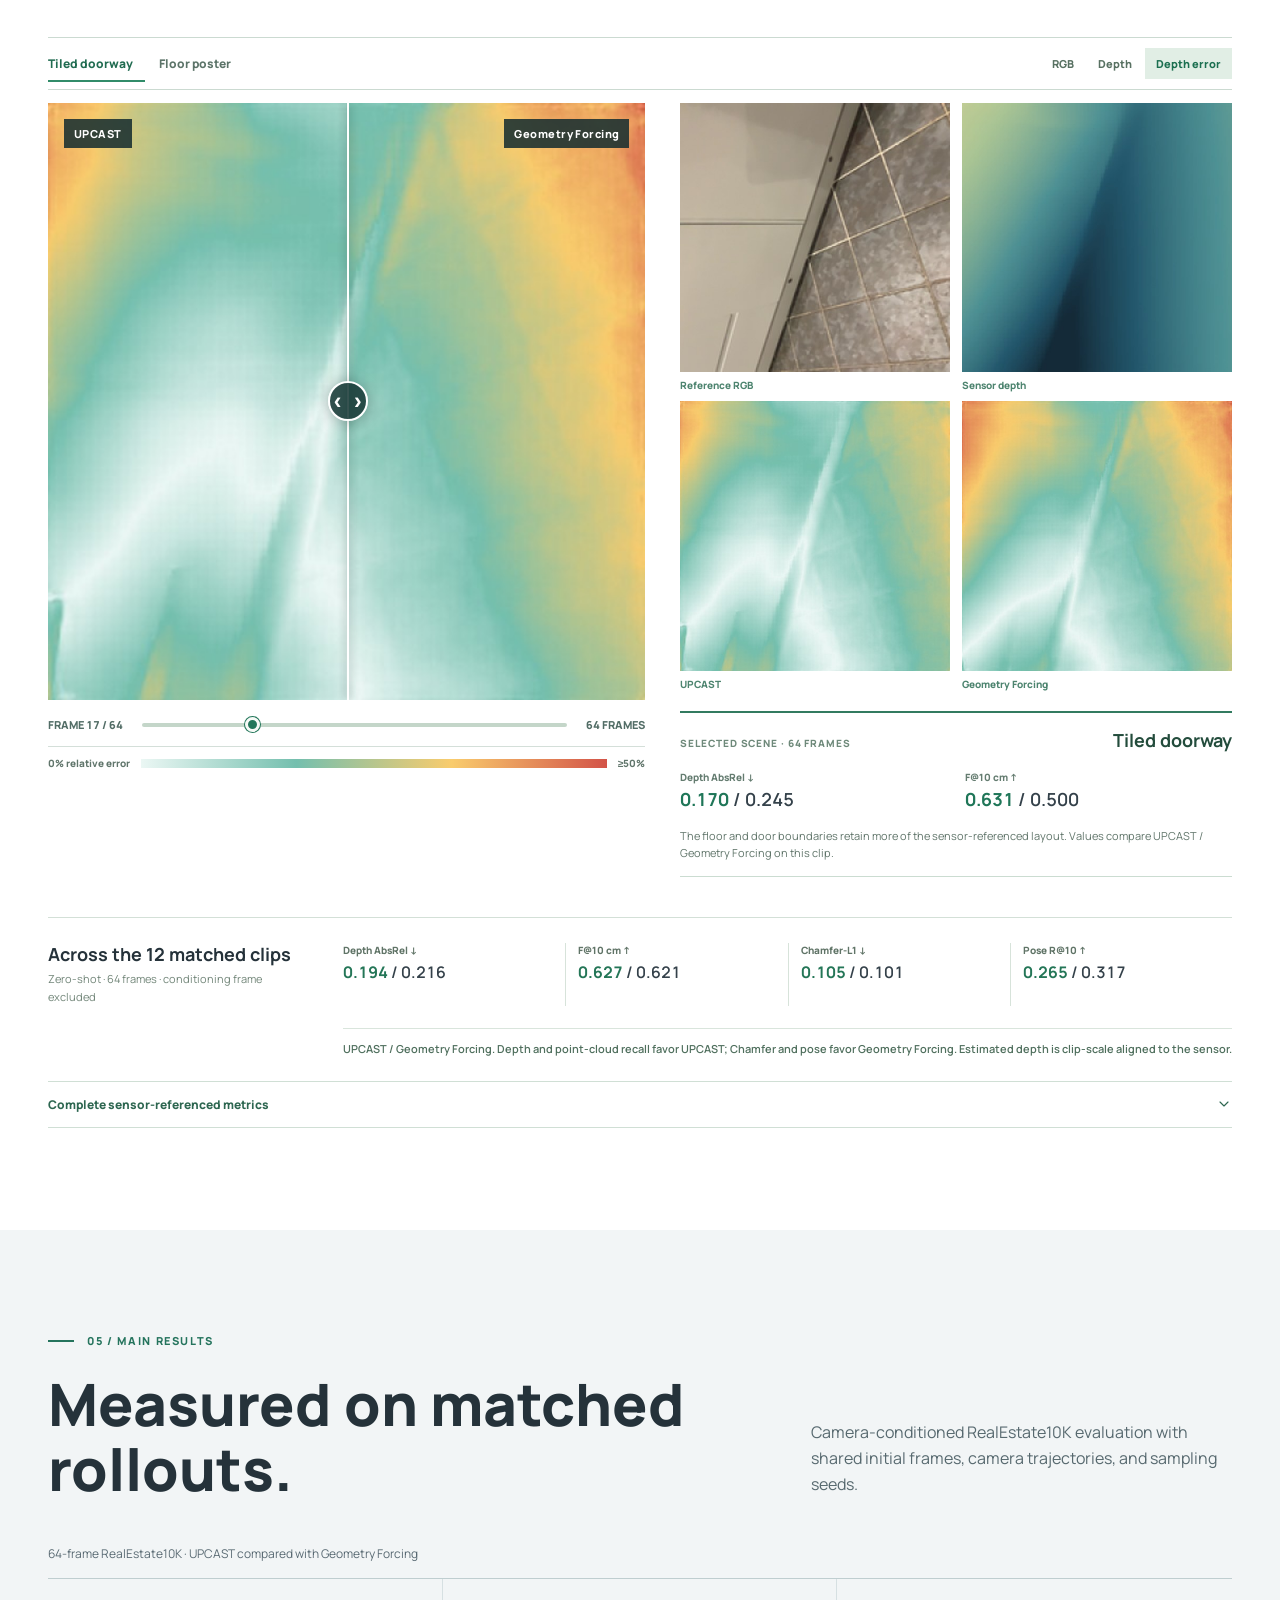
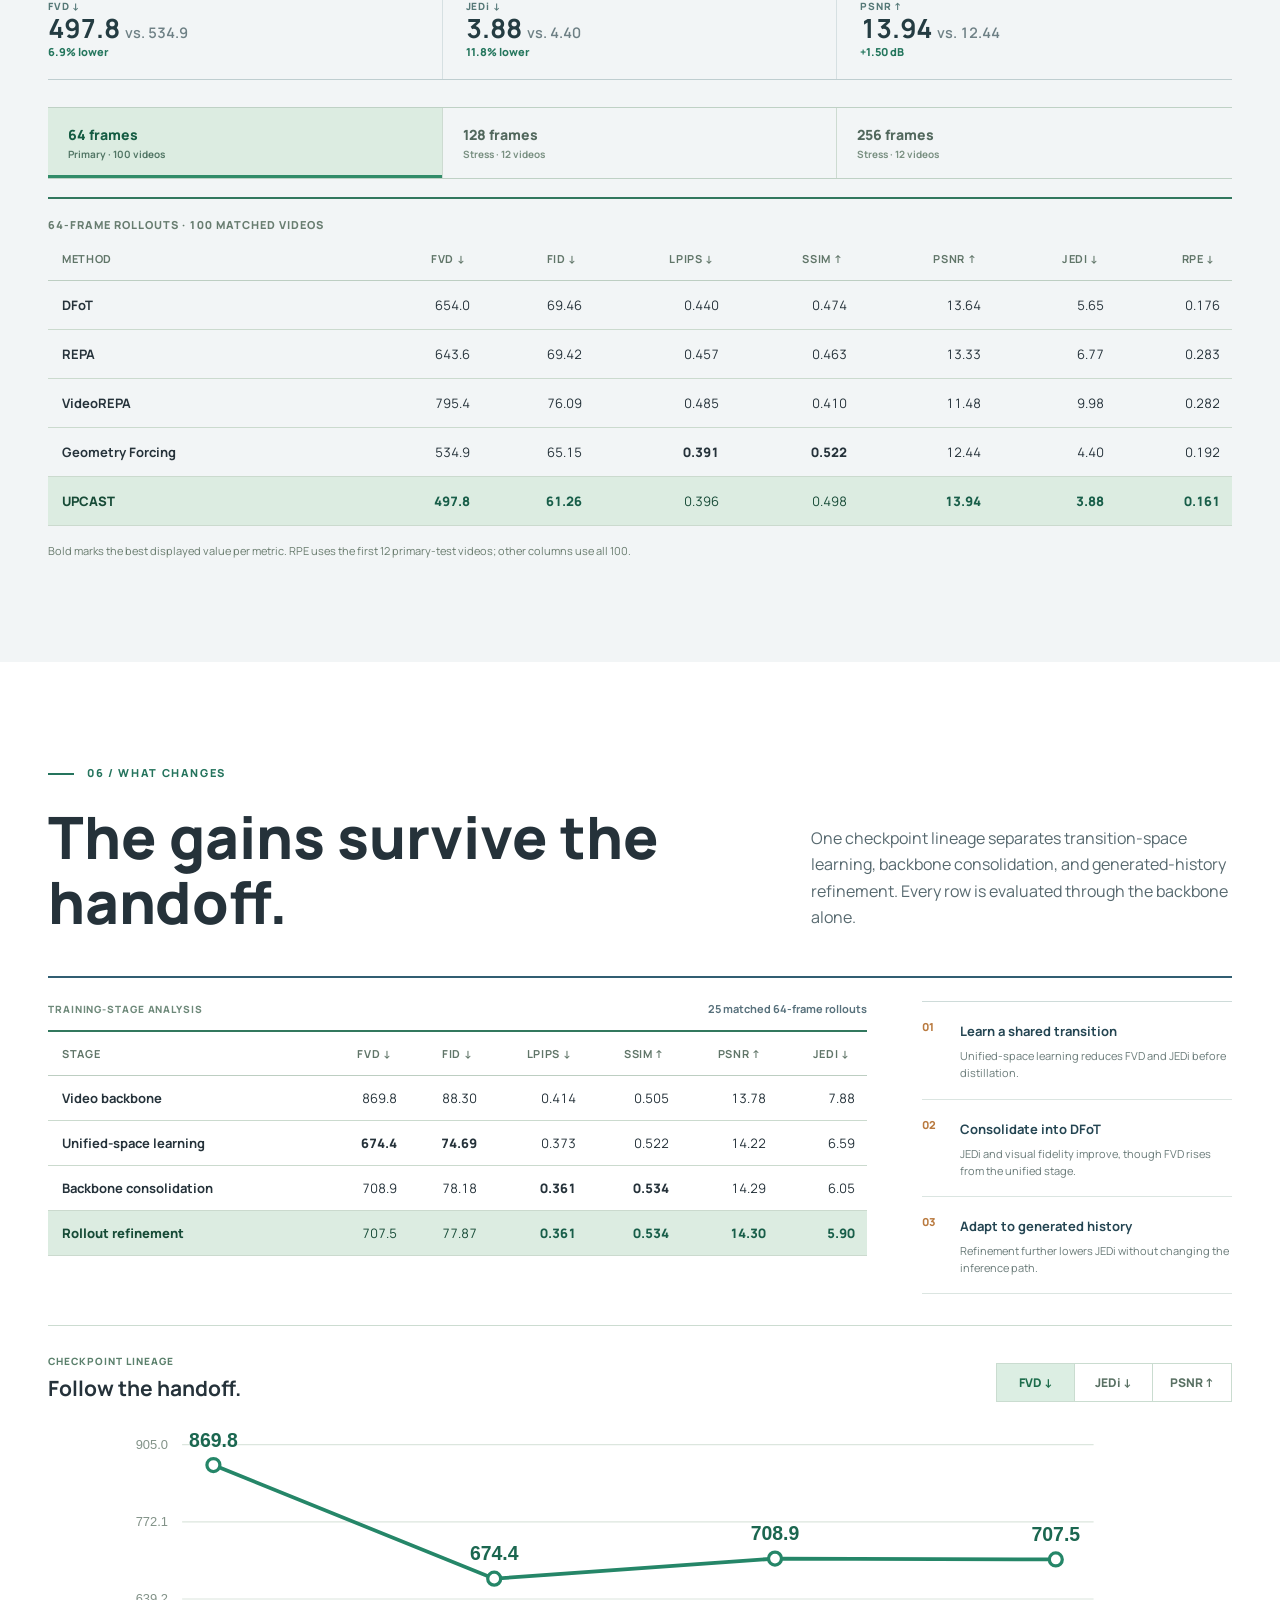
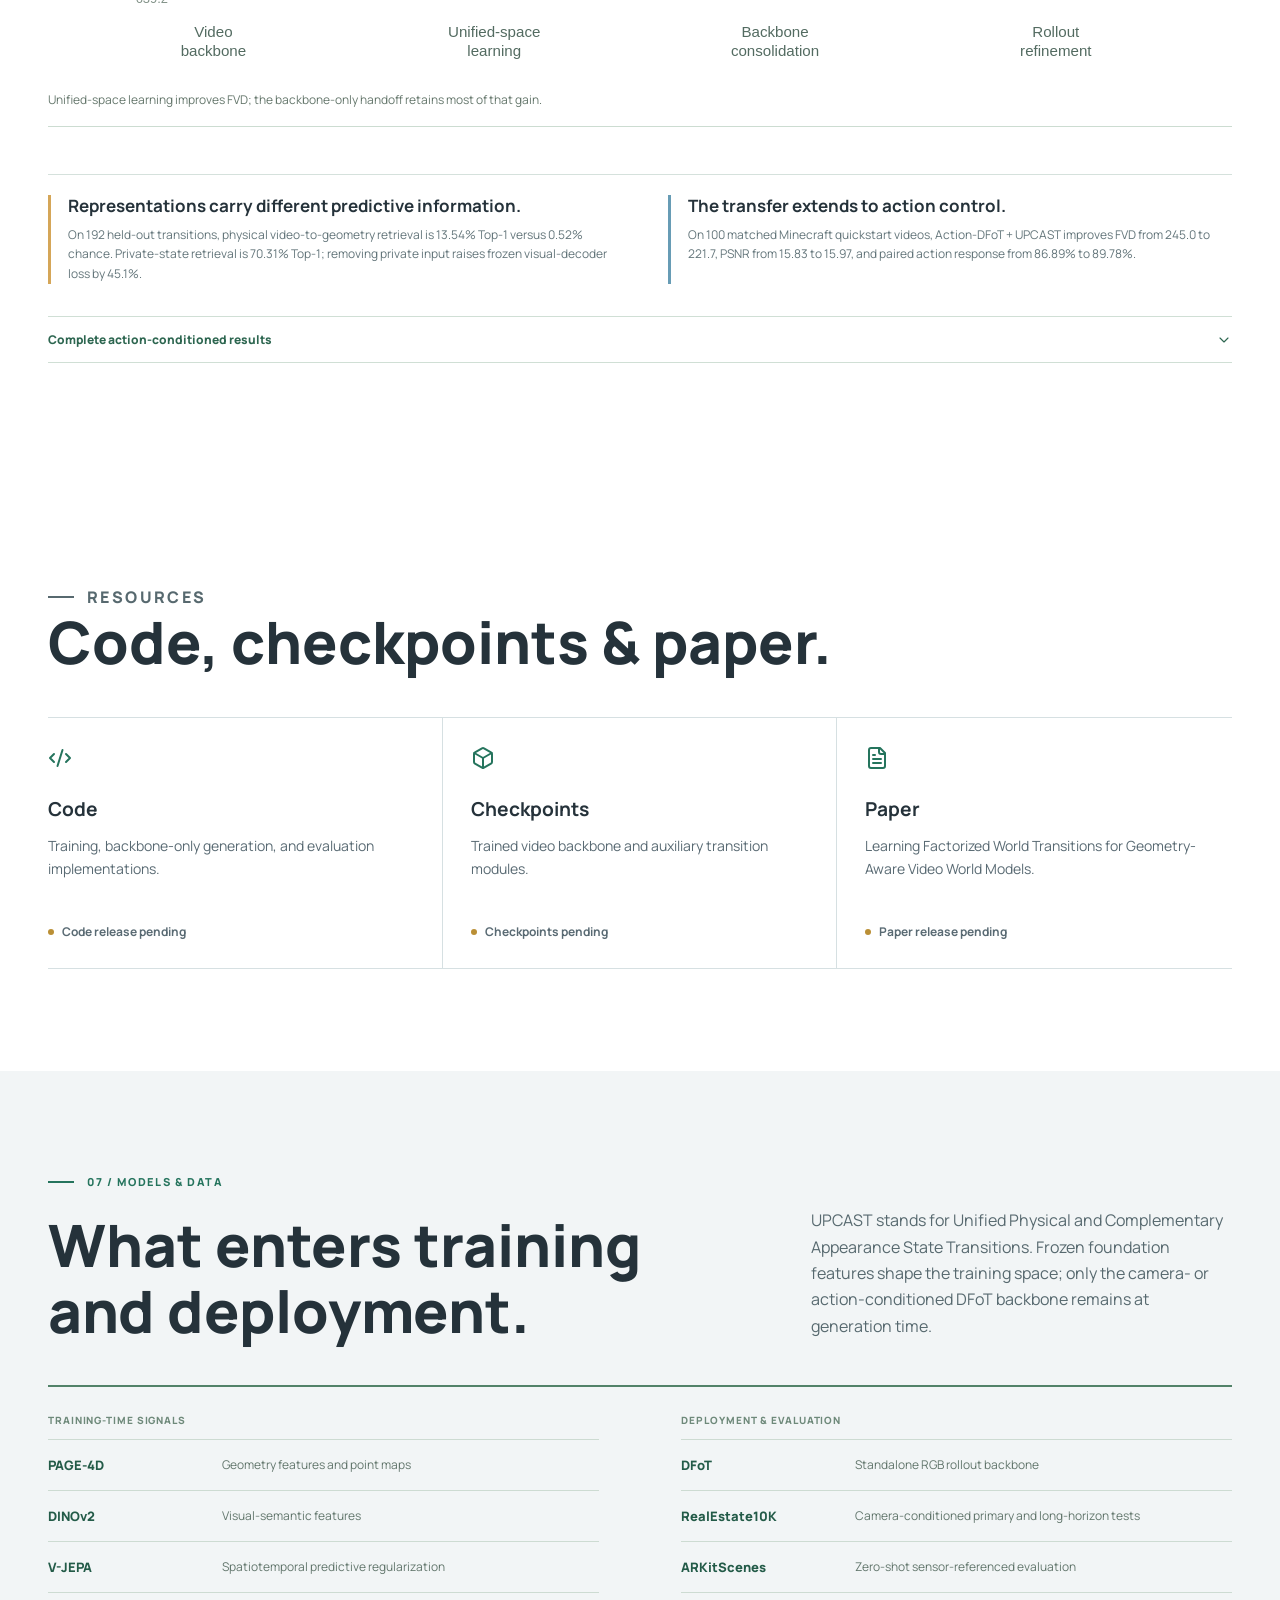
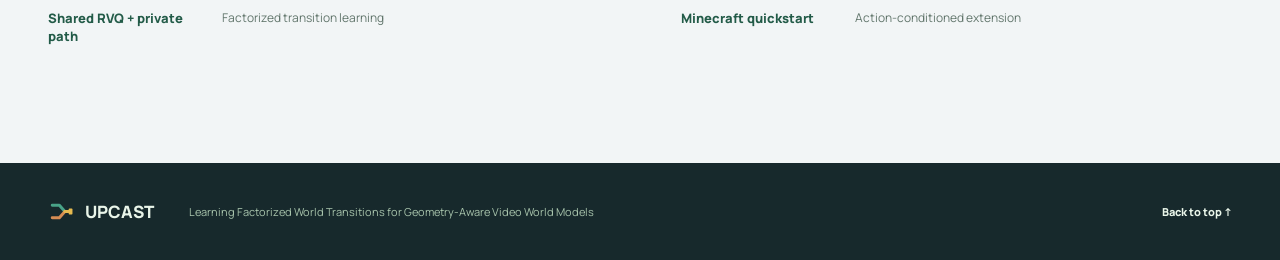
==== commit c7ed7463: "Present code checkpoints and paper as resources" ====
--- a/index.html
+++ b/index.html
@@ -180,11 +180,11 @@
 
     <section class="section release-section" id="release" aria-labelledby="release-title">
       <div class="content-width">
-        <div class="section-heading"><p class="eyebrow"><span class="eyebrow-line"></span> Resources</p><h2 id="release-title">Code & checkpoints.</h2></div>
+        <div class="section-heading"><p class="eyebrow"><span class="eyebrow-line"></span> Resources</p><h2 id="release-title">Code, checkpoints & paper.</h2></div>
         <div class="release-grid">
-          <article><i data-lucide="code-2" aria-hidden="true"></i><h3>Training & inference</h3><p>Factorized transition learning, consolidation, and backbone-only rollouts.</p><span class="release-status">Code release pending</span></article>
-          <article><i data-lucide="box" aria-hidden="true"></i><h3>Model checkpoints</h3><p>Trained video backbone and the auxiliary transition modules.</p><span class="release-status">Checkpoints pending</span></article>
-          <article><i data-lucide="chart-no-axes-combined" aria-hidden="true"></i><h3>Evaluation</h3><p>Matched video evaluation and sensor-referenced geometry protocols.</p><span class="release-status">Evaluation code pending</span></article>
+          <article><i data-lucide="code-2" aria-hidden="true"></i><h3>Code</h3><p>Training, backbone-only generation, and evaluation implementations.</p><span class="release-status">Code release pending</span></article>
+          <article><i data-lucide="box" aria-hidden="true"></i><h3>Checkpoints</h3><p>Trained video backbone and auxiliary transition modules.</p><span class="release-status">Checkpoints pending</span></article>
+          <article><i data-lucide="file-text" aria-hidden="true"></i><h3>Paper</h3><p>Learning Factorized World Transitions for Geometry-Aware Video World Models.</p><span class="release-status">Paper release pending</span></article>
         </div>
       </div>
     </section>
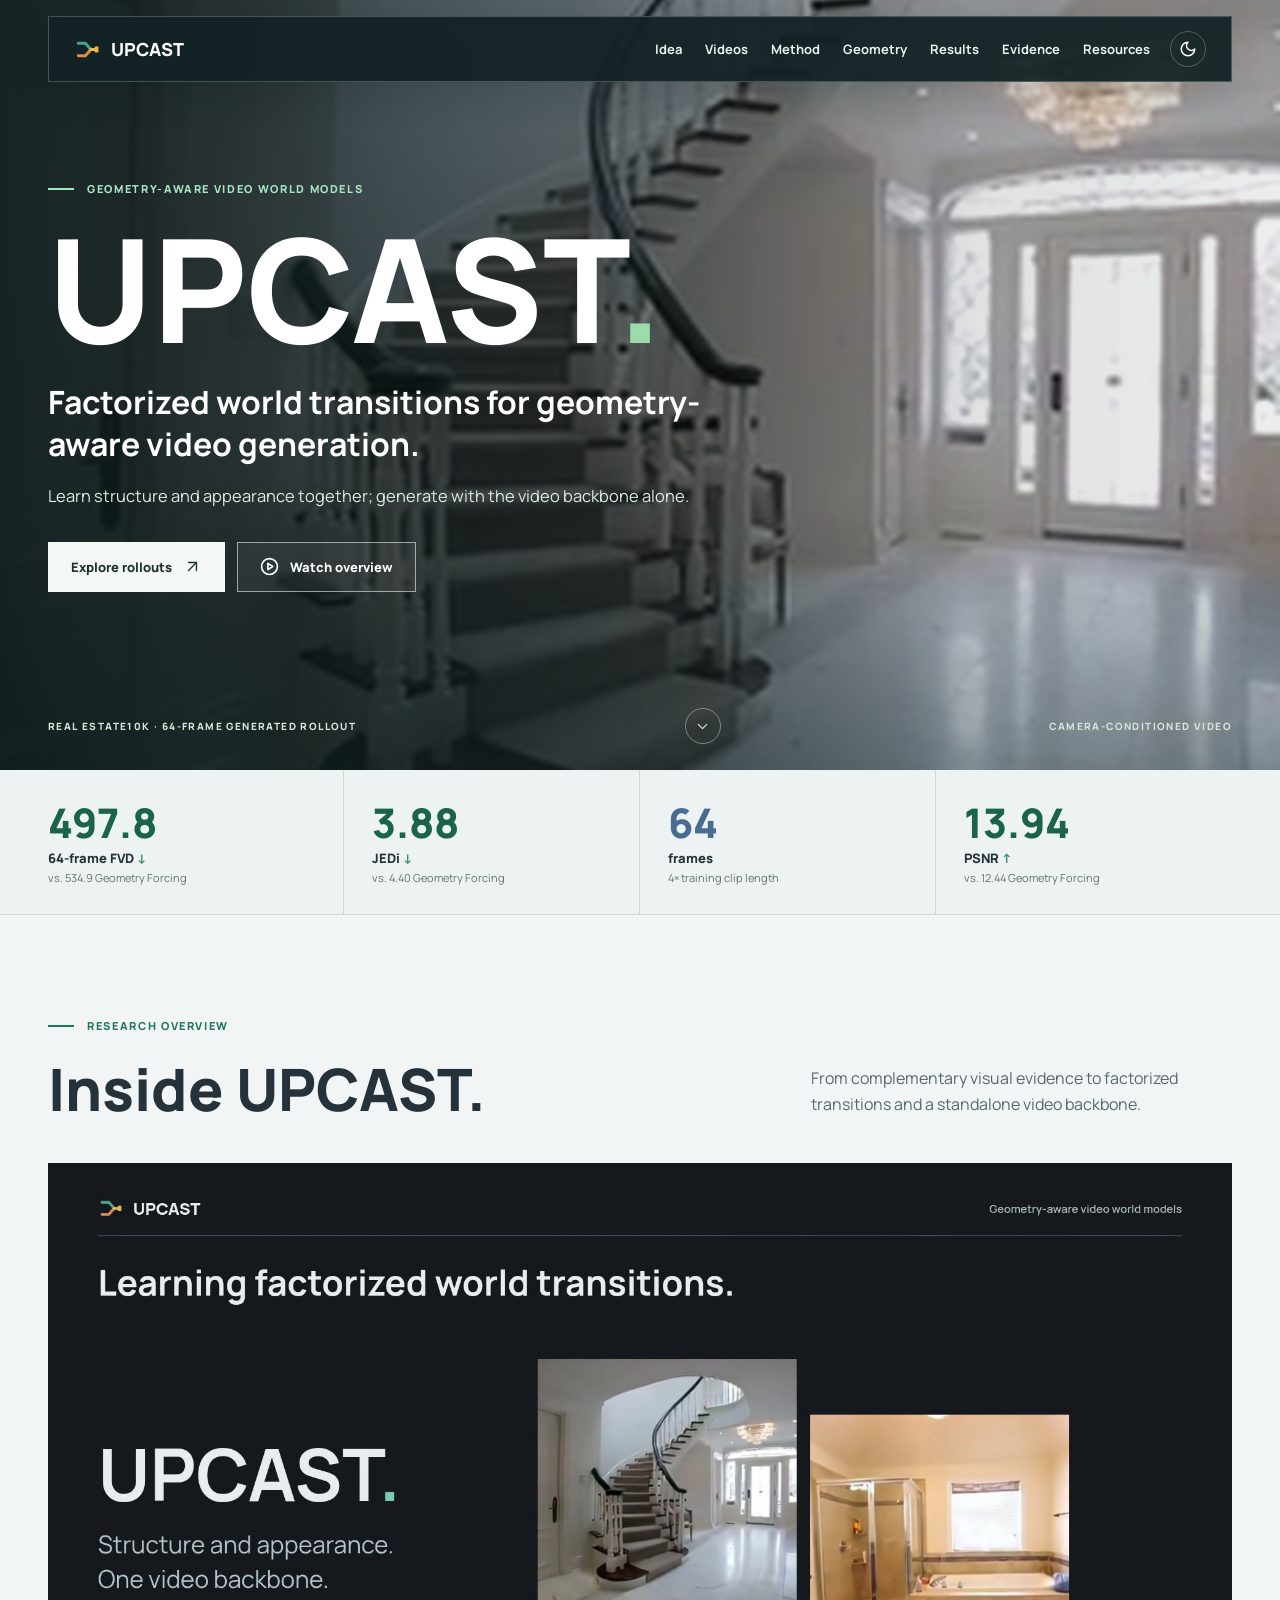
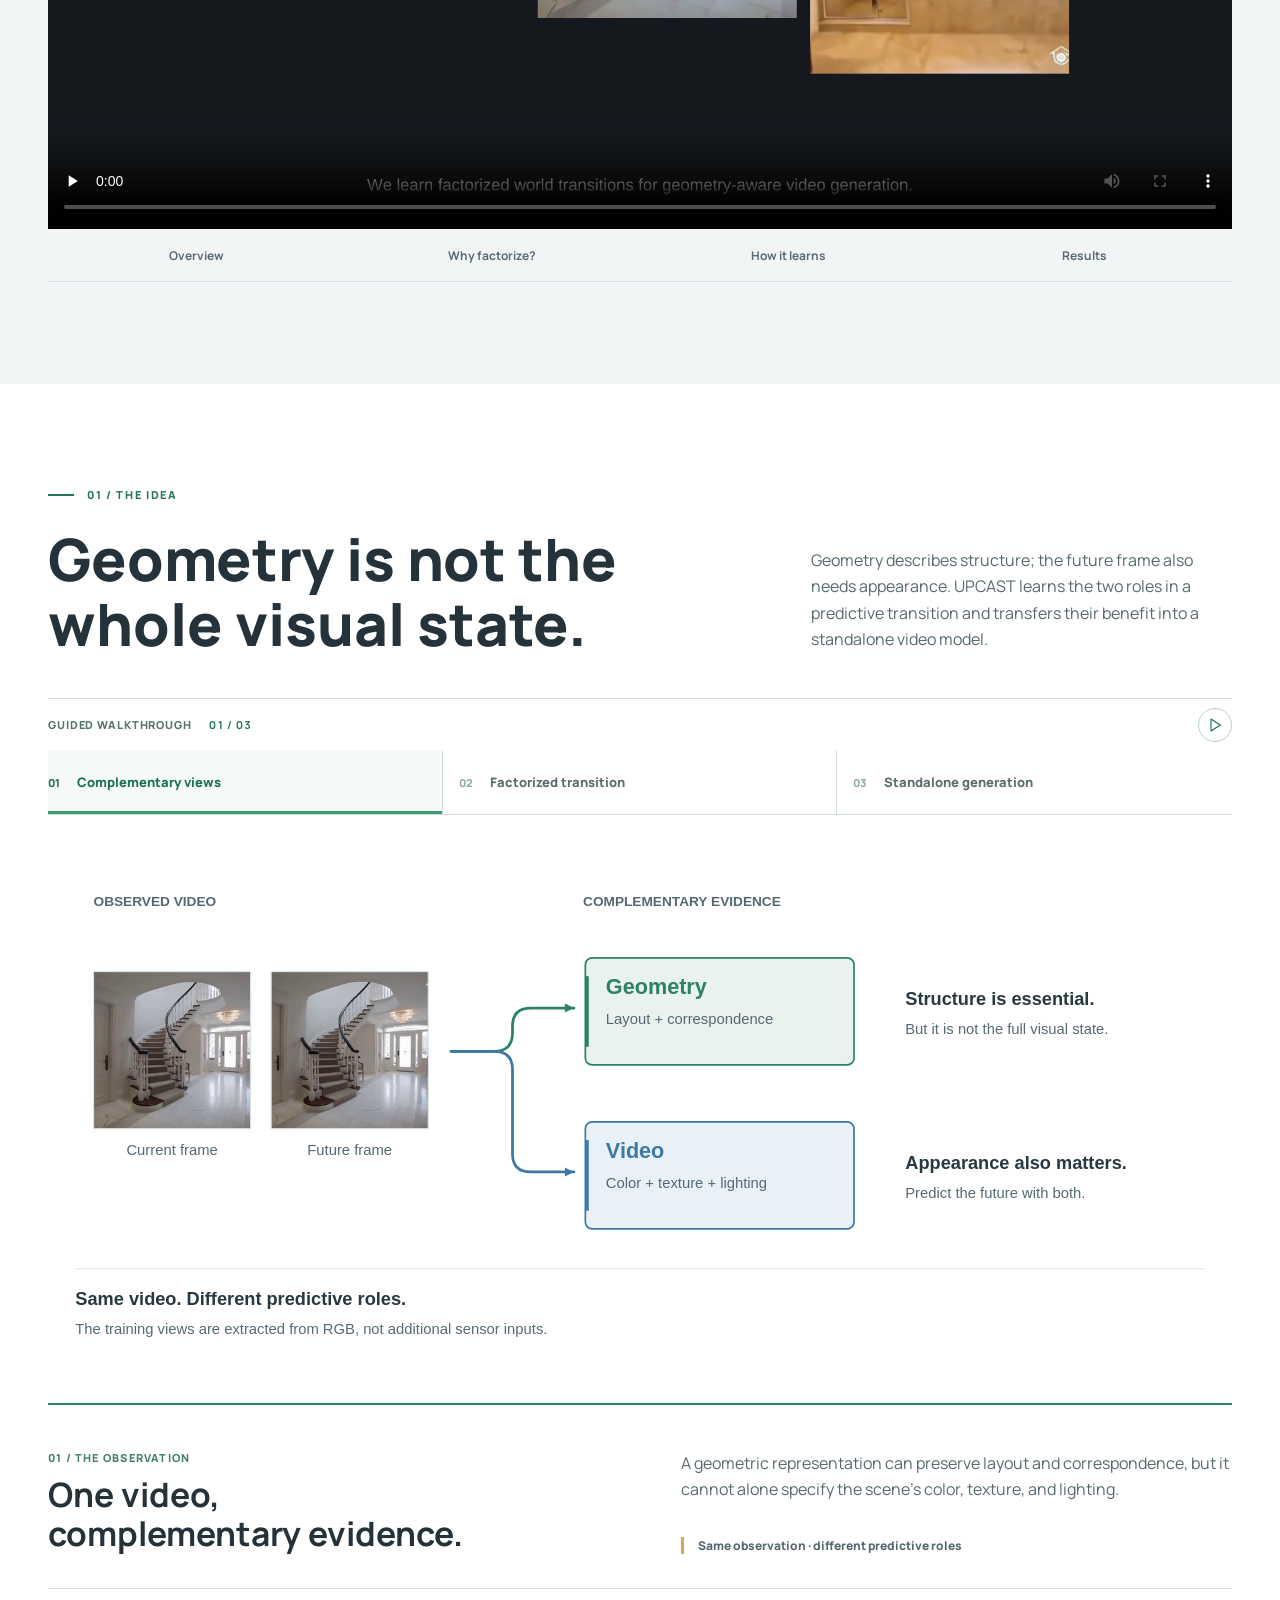
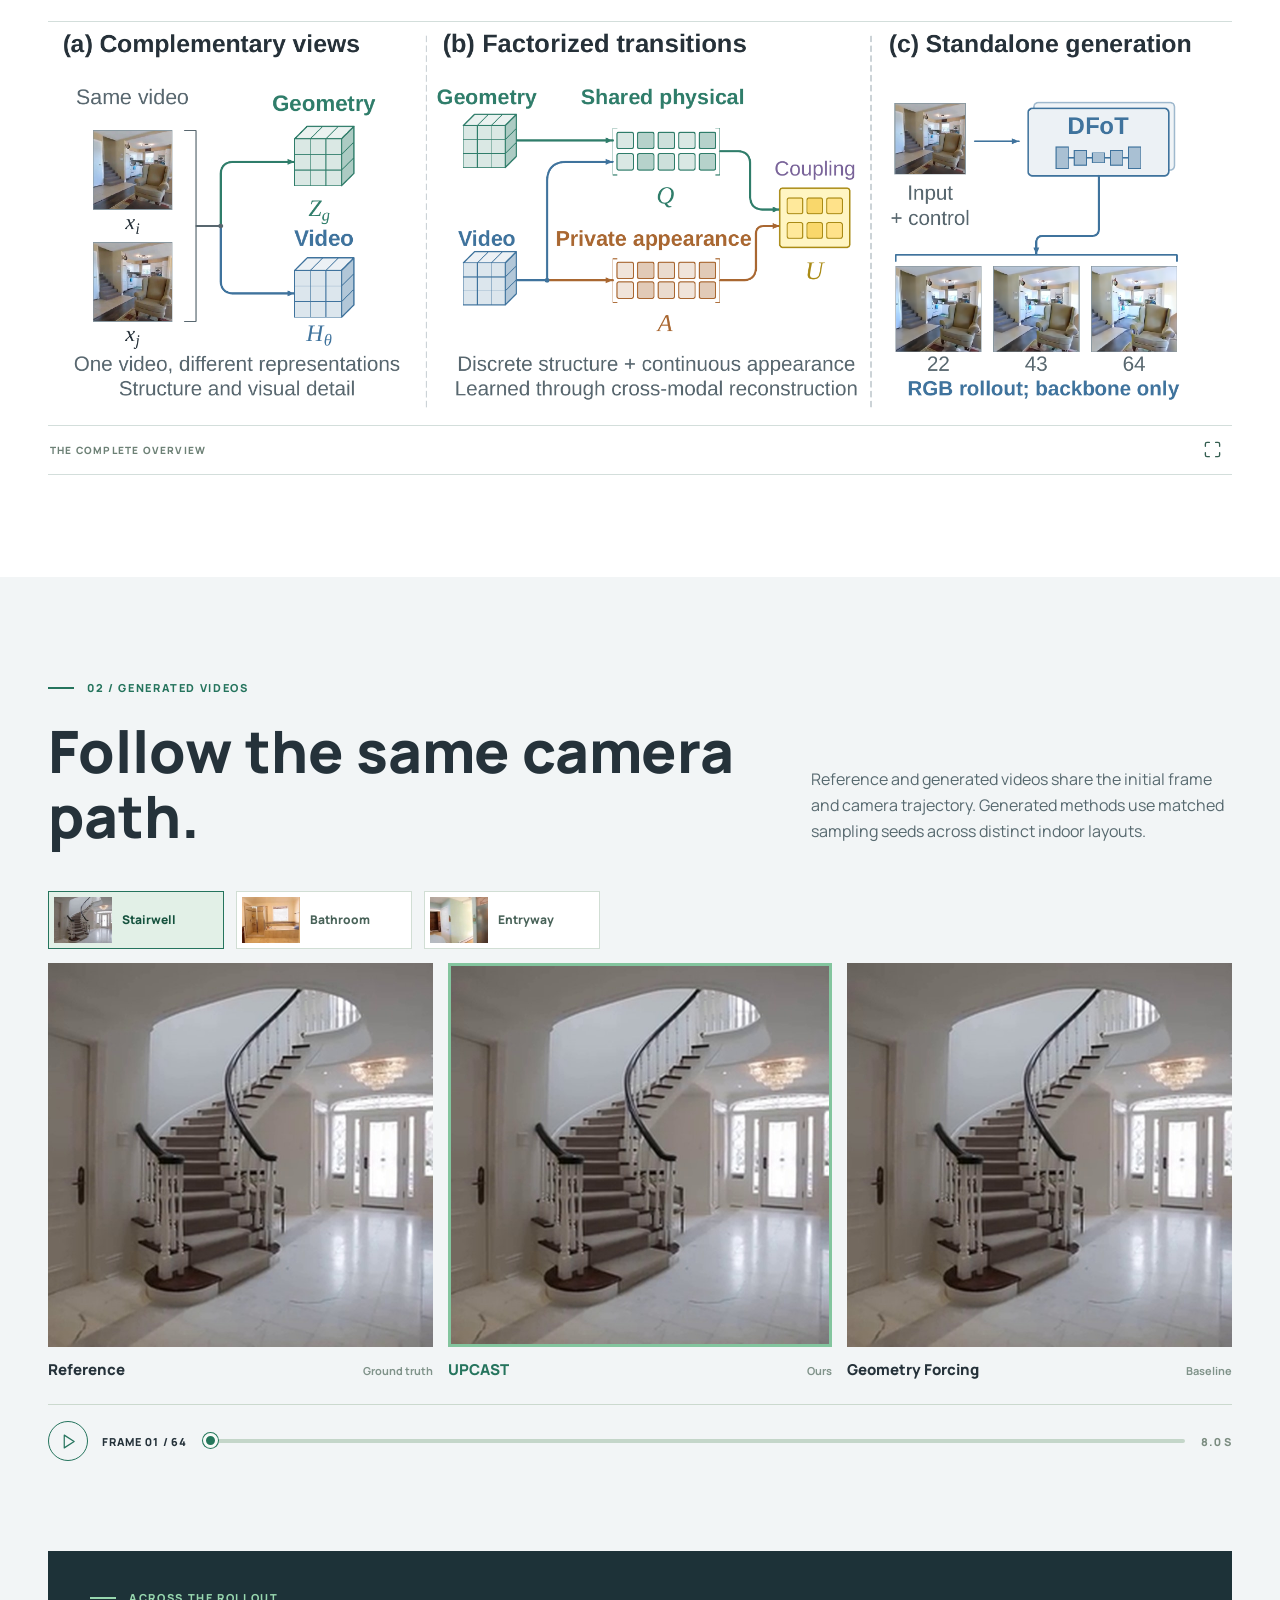
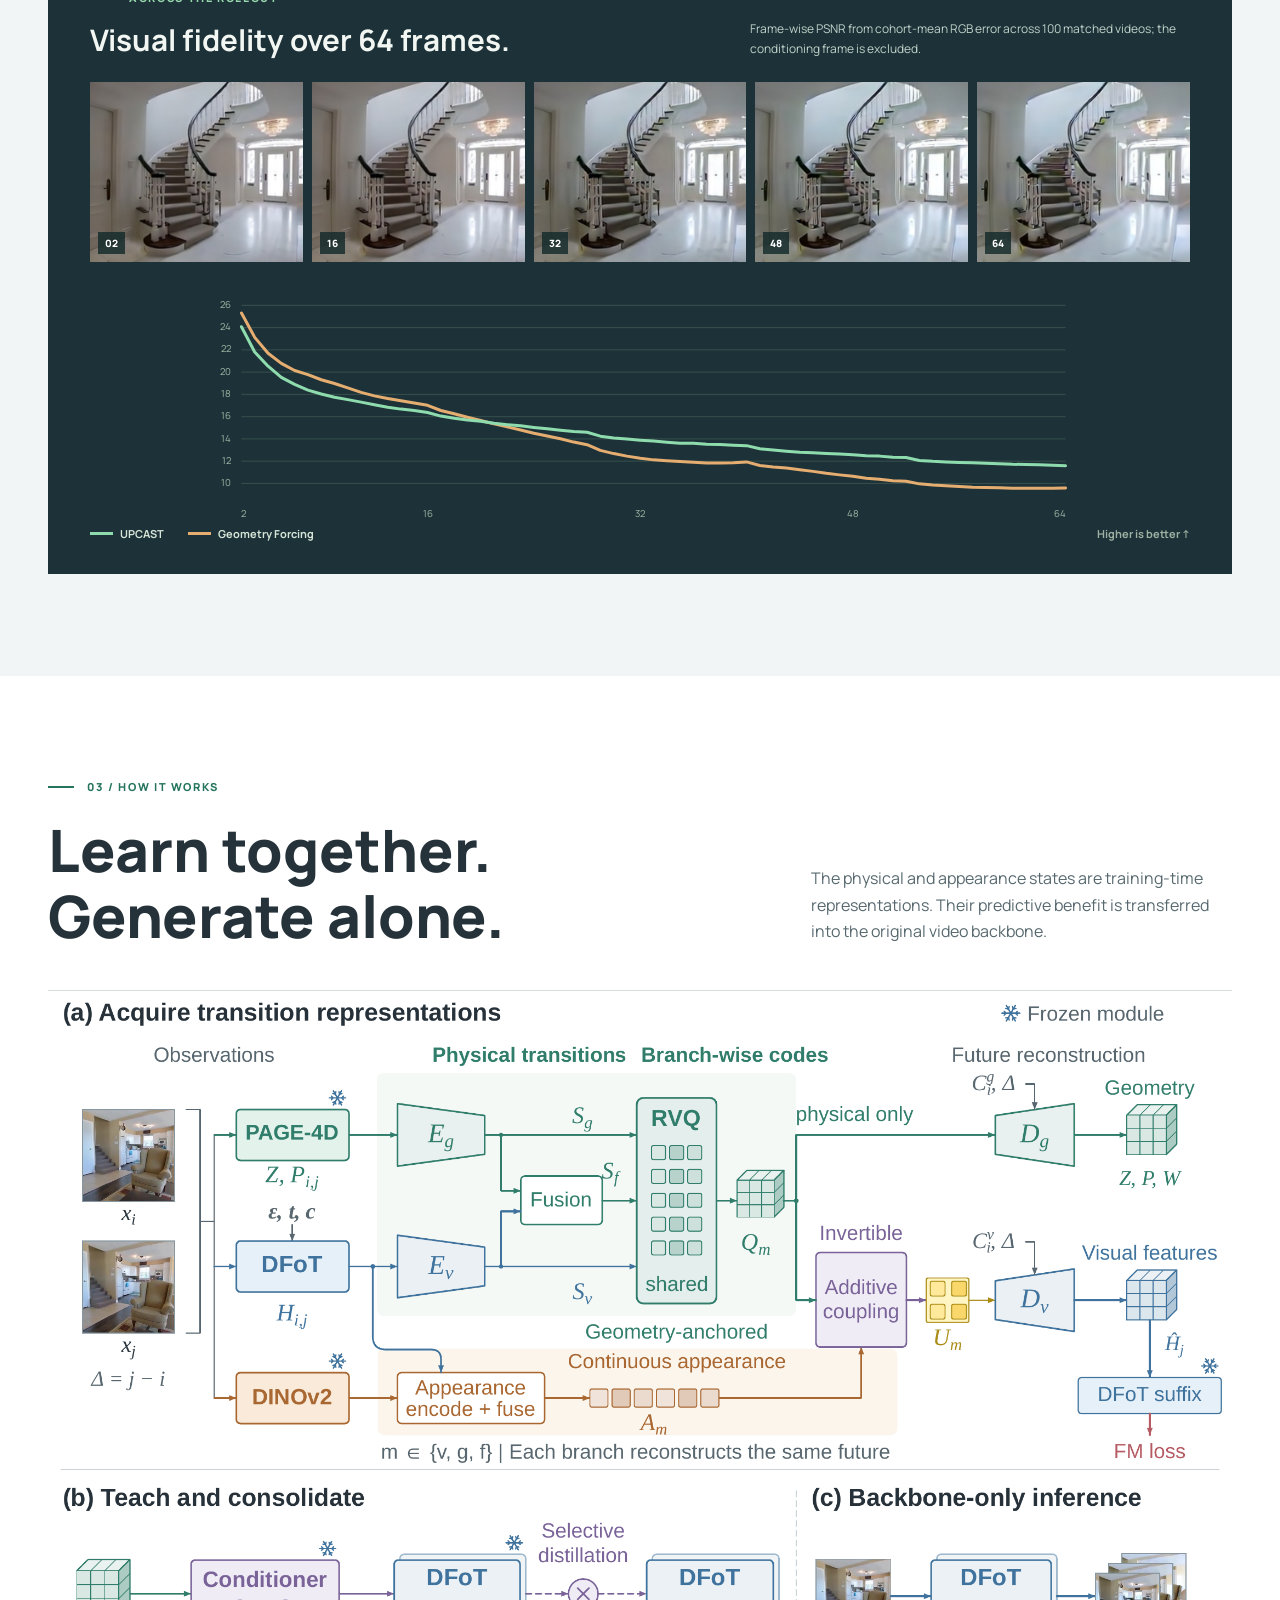
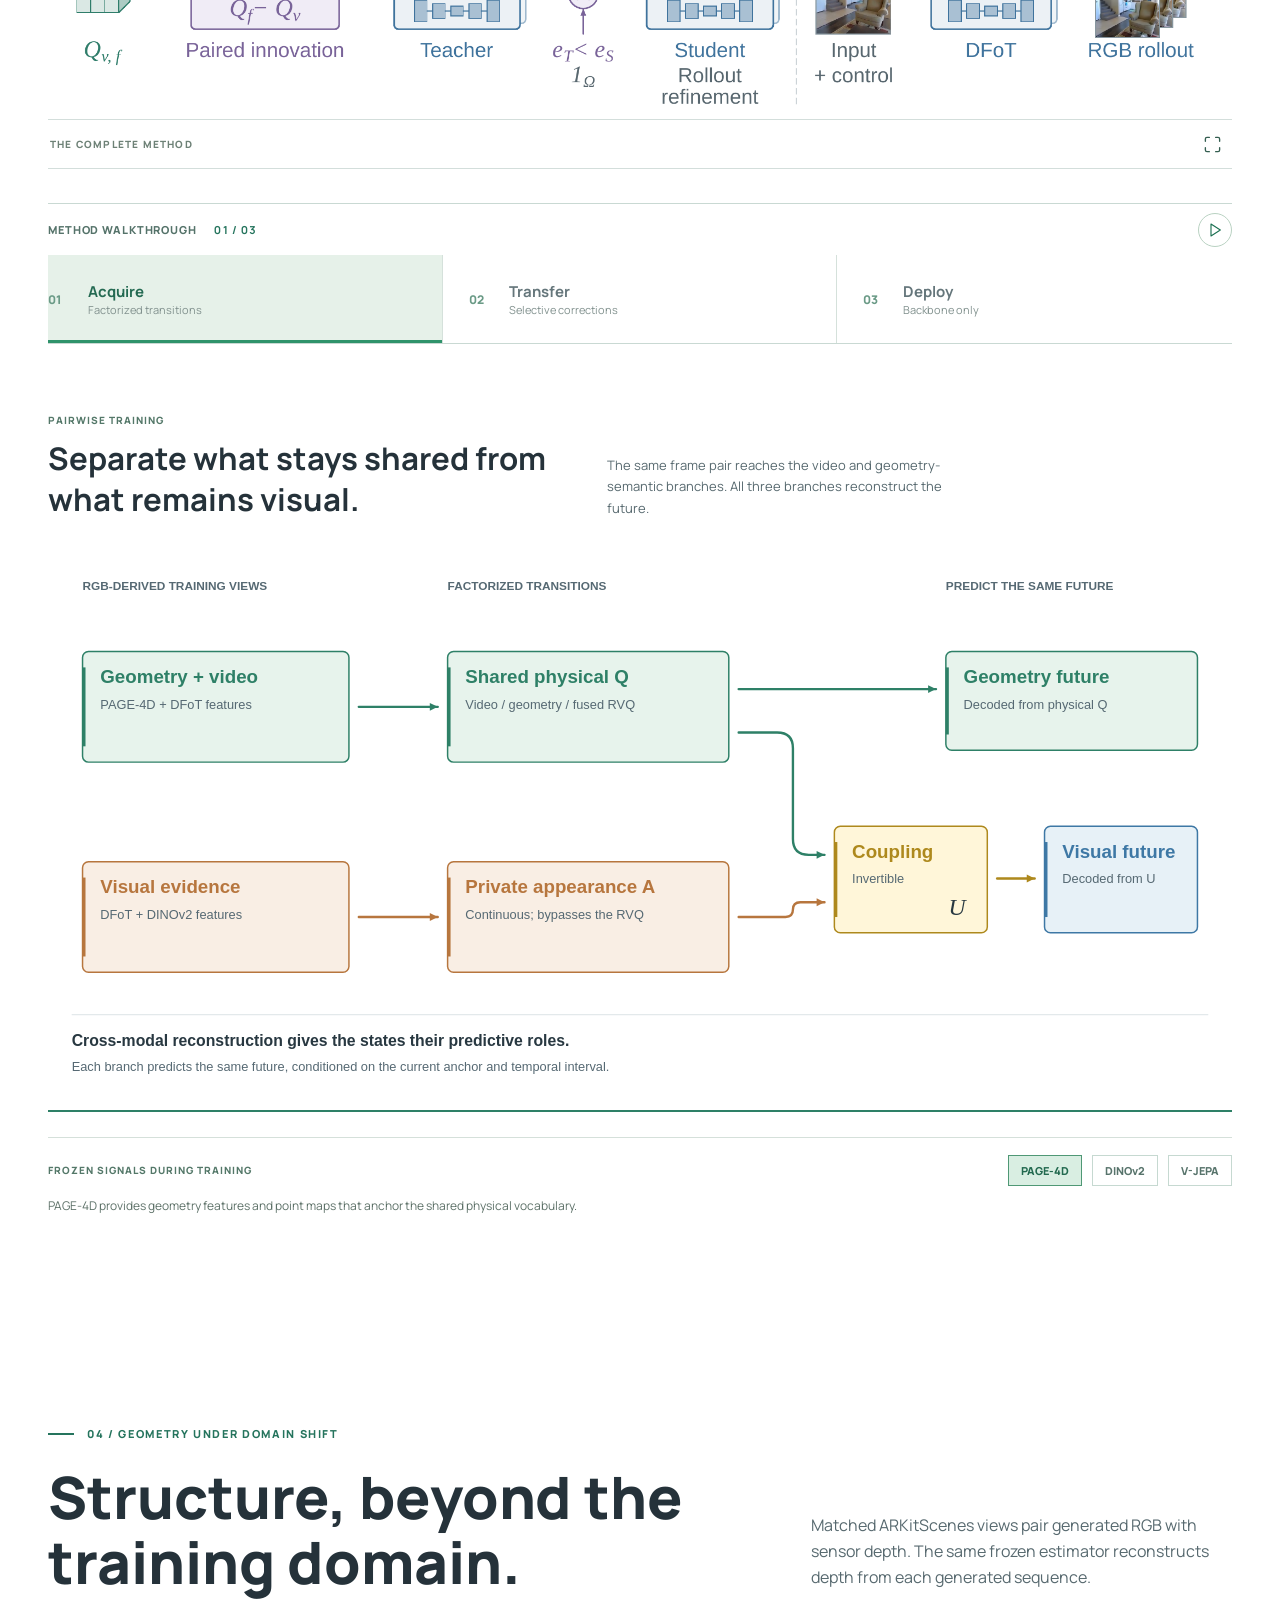
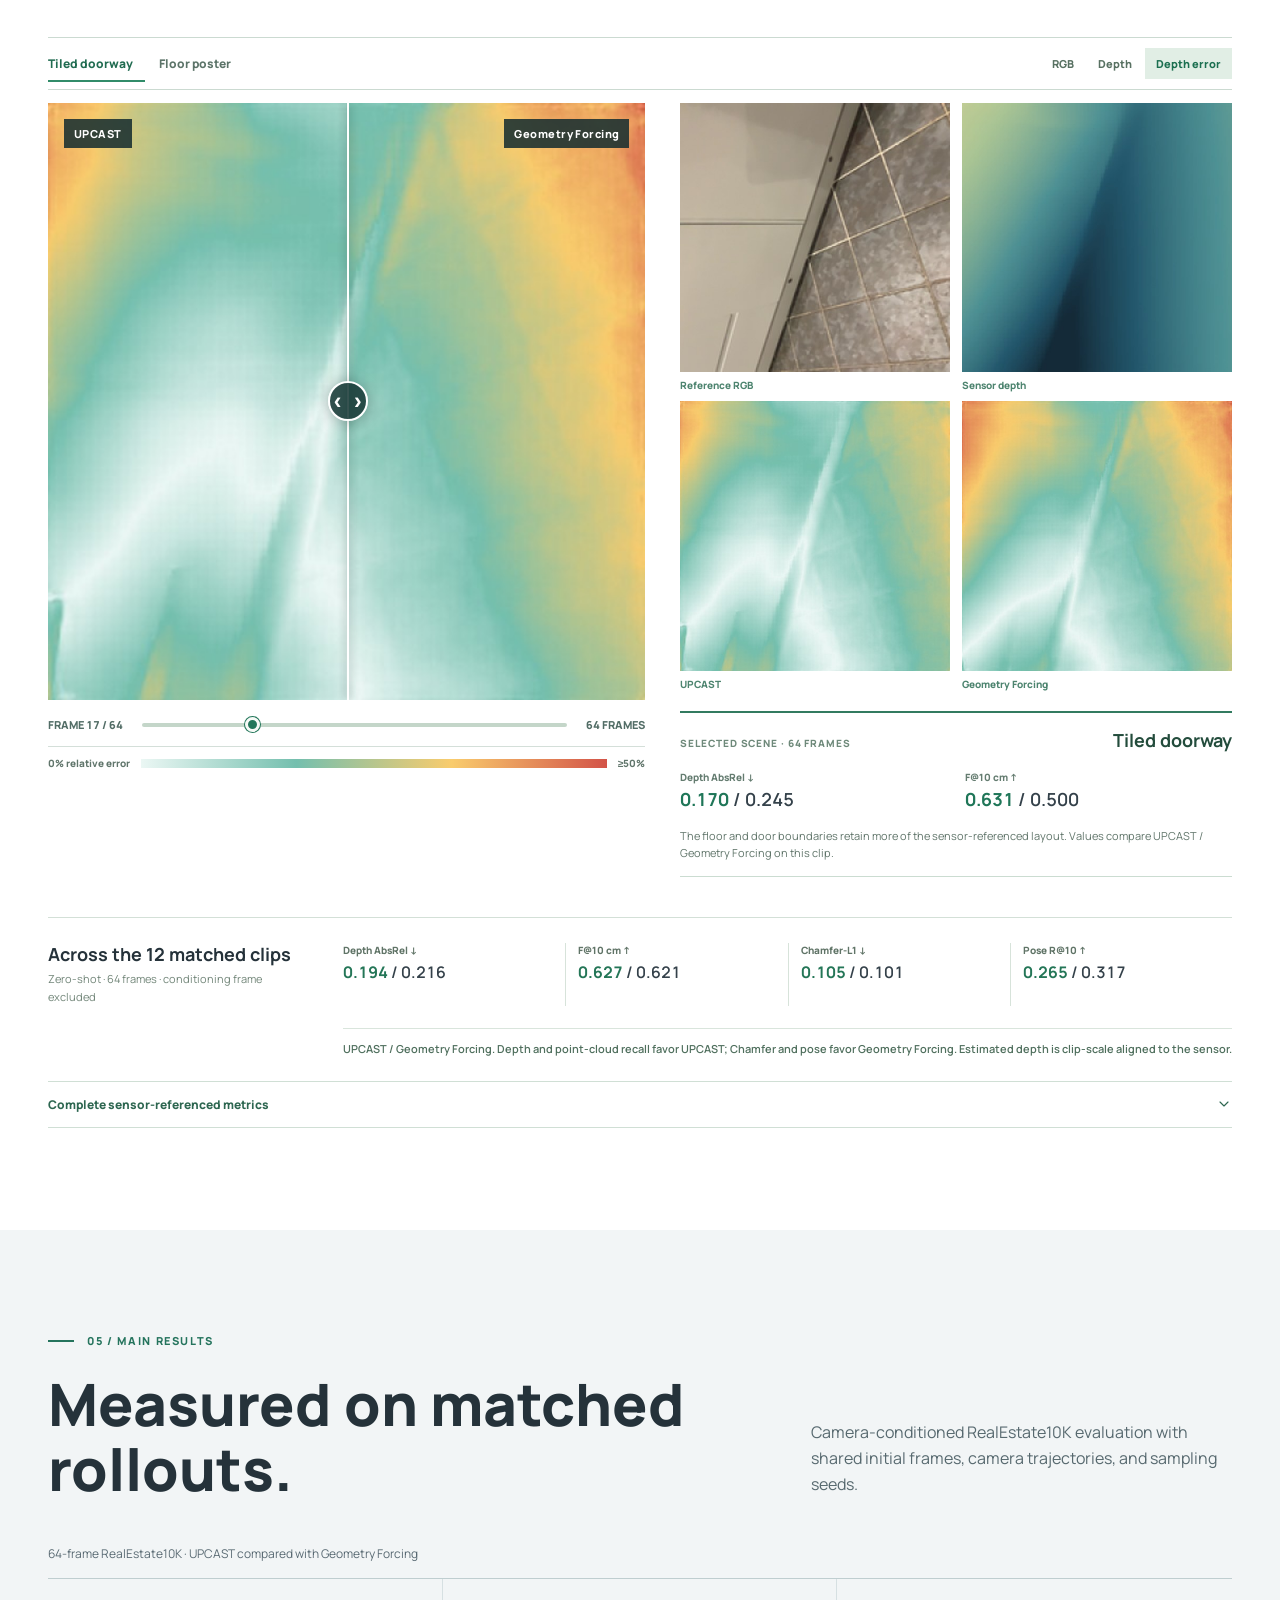
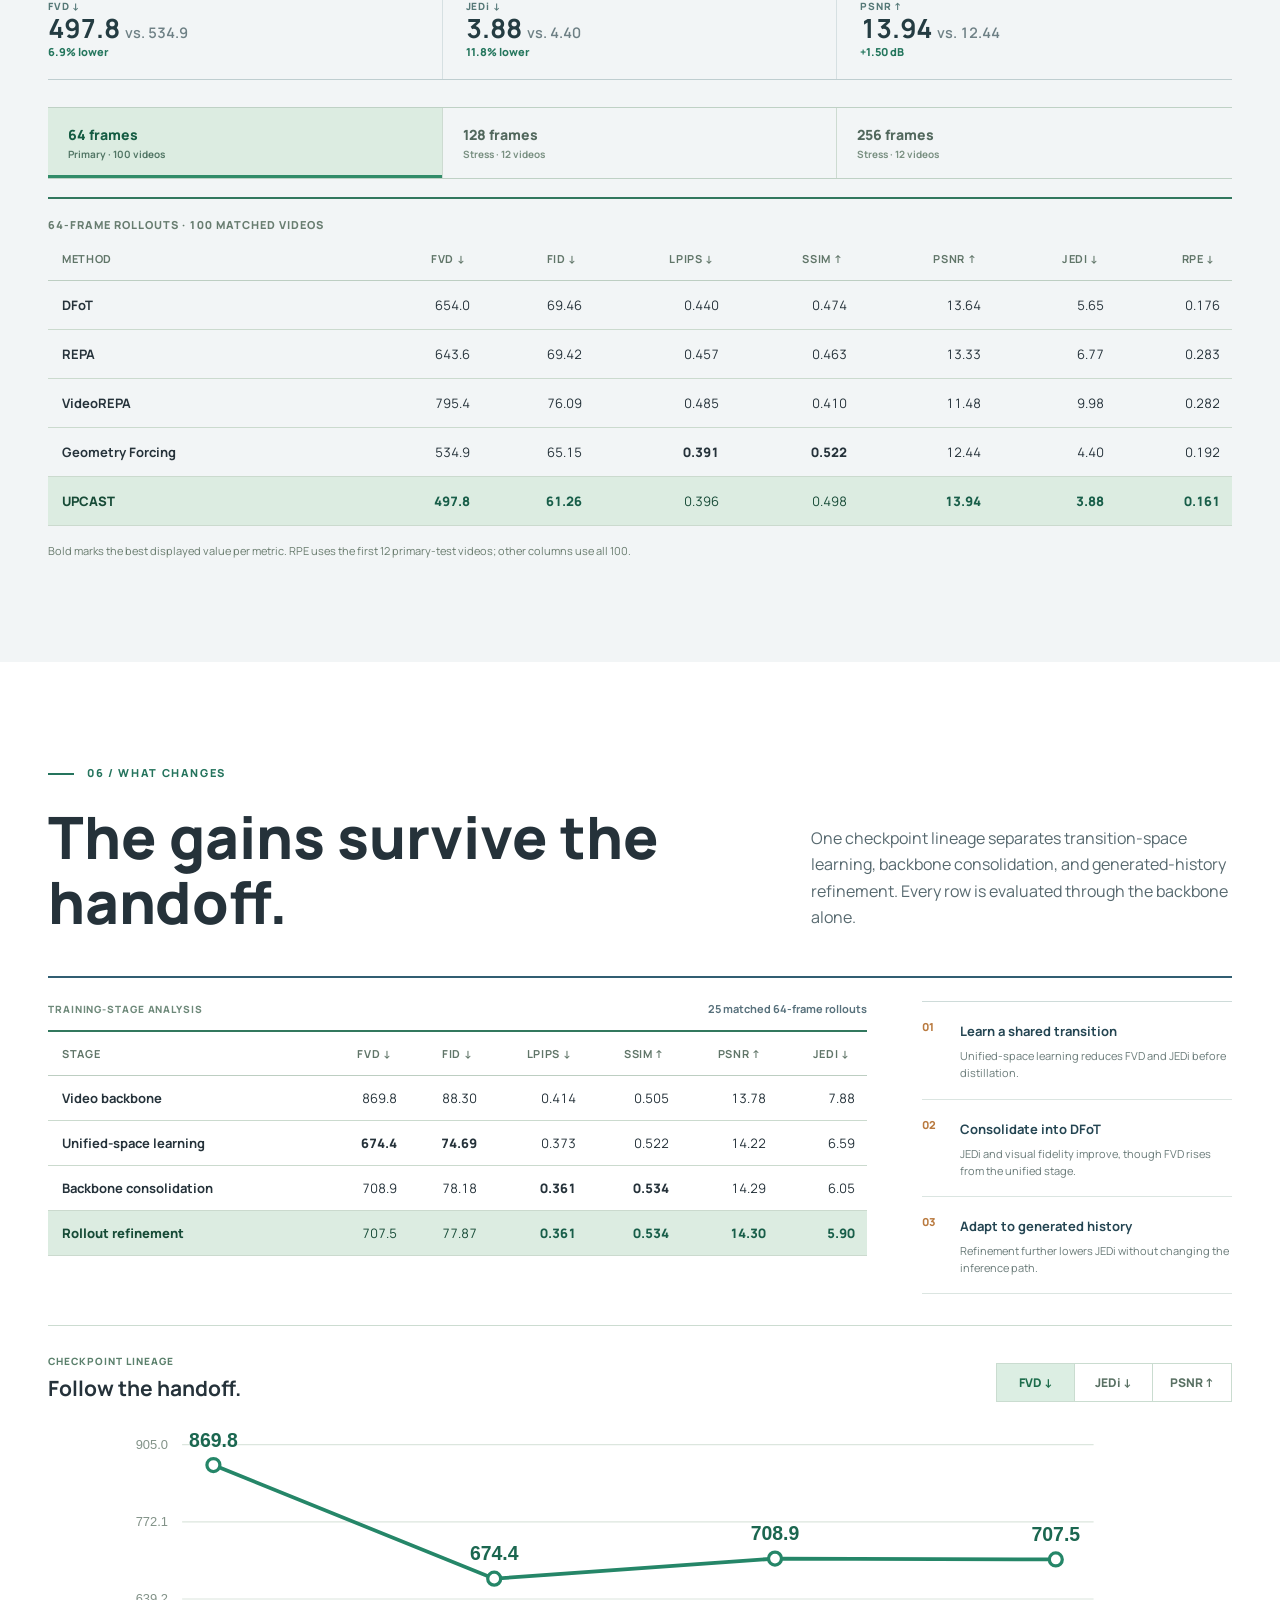
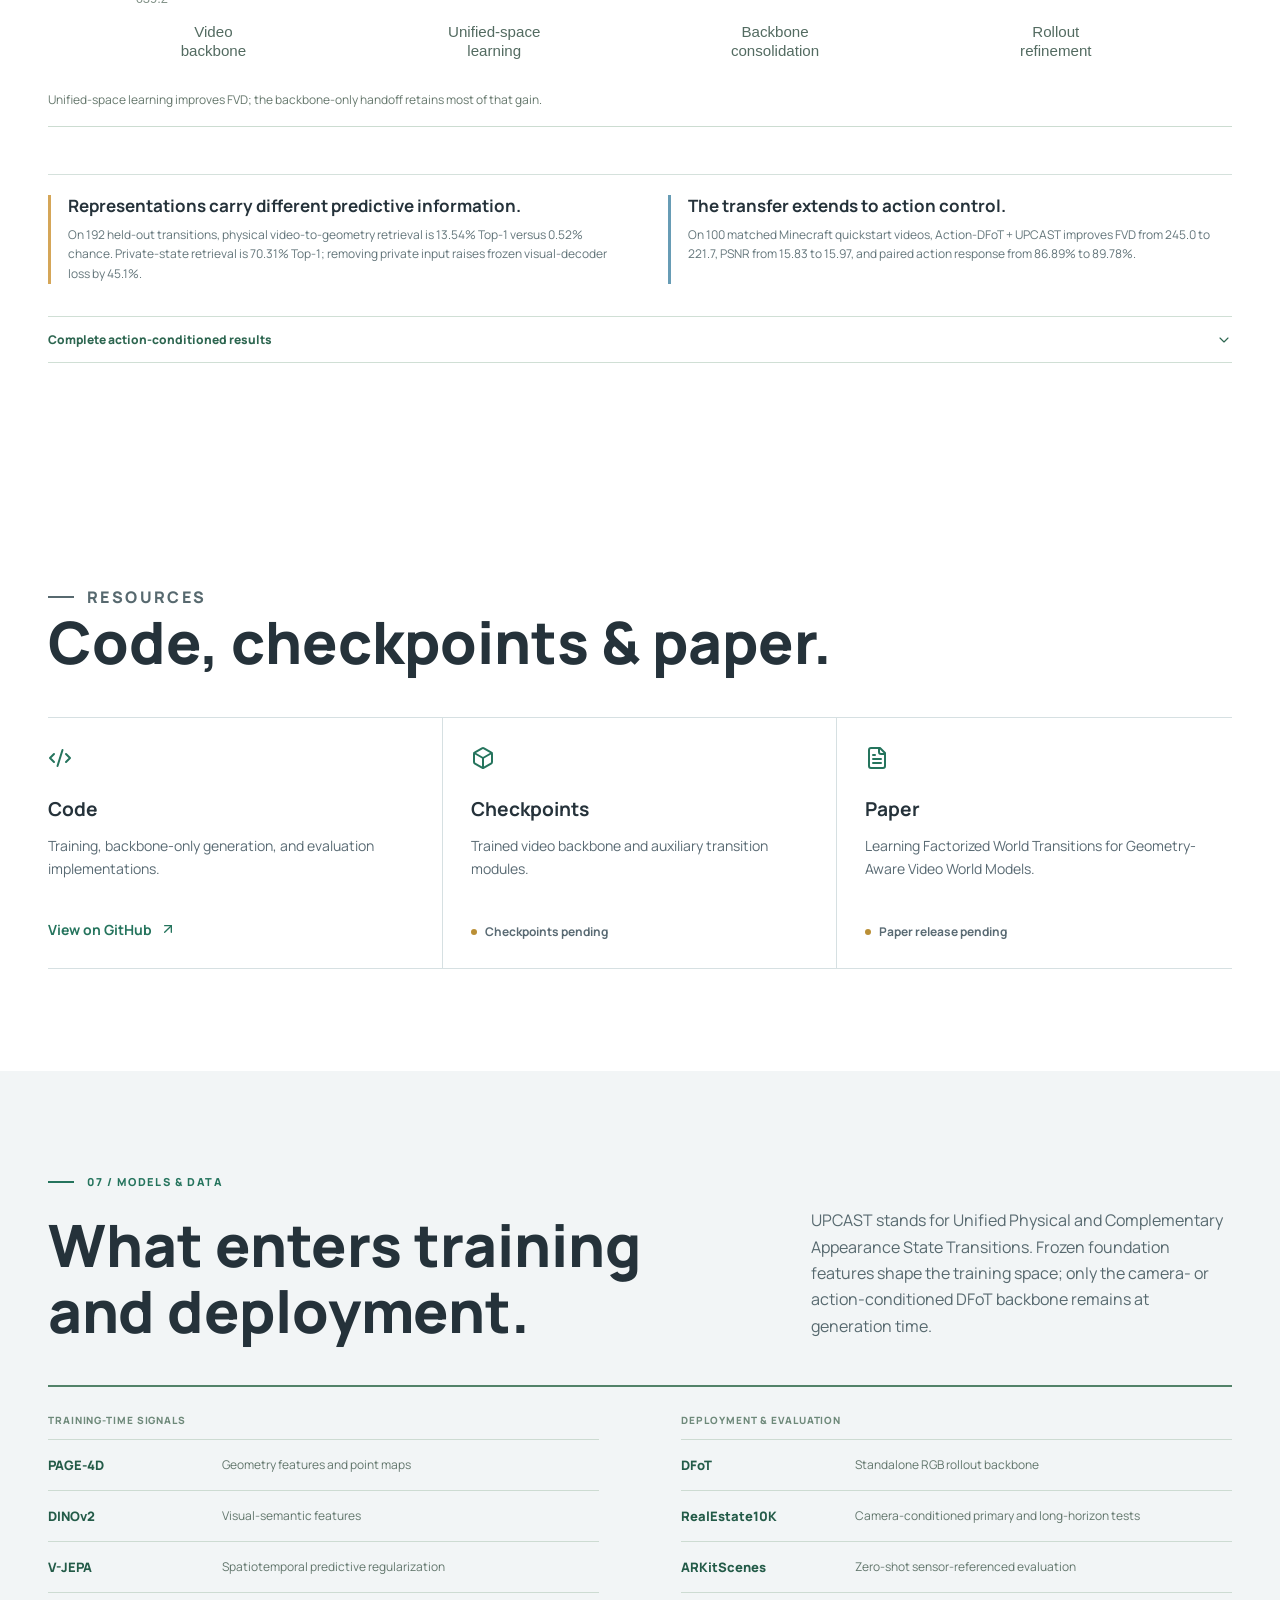
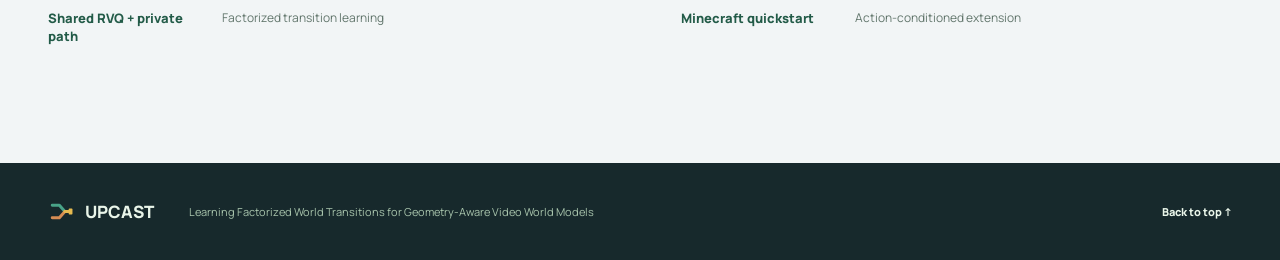
==== commit e32c8b58: "Link released UPCAST source from project resources" ====
--- a/index.html
+++ b/index.html
@@ -182,7 +182,7 @@
       <div class="content-width">
         <div class="section-heading"><p class="eyebrow"><span class="eyebrow-line"></span> Resources</p><h2 id="release-title">Code, checkpoints & paper.</h2></div>
         <div class="release-grid">
-          <article><i data-lucide="code-2" aria-hidden="true"></i><h3>Code</h3><p>Training, backbone-only generation, and evaluation implementations.</p><span class="release-status">Code release pending</span></article>
+          <article><i data-lucide="code-2" aria-hidden="true"></i><h3>Code</h3><p>Training, backbone-only generation, and evaluation implementations.</p><a class="release-link" href="https://github.com/upcast-anon/UPCAST" target="_blank" rel="noopener noreferrer">View on GitHub <i data-lucide="arrow-up-right" aria-hidden="true"></i></a></article>
           <article><i data-lucide="box" aria-hidden="true"></i><h3>Checkpoints</h3><p>Trained video backbone and auxiliary transition modules.</p><span class="release-status">Checkpoints pending</span></article>
           <article><i data-lucide="file-text" aria-hidden="true"></i><h3>Paper</h3><p>Learning Factorized World Transitions for Geometry-Aware Video World Models.</p><span class="release-status">Paper release pending</span></article>
         </div>
--- a/assets/presentation.css
+++ b/assets/presentation.css
@@ -49,6 +49,9 @@
 .release-grid p { font-size: 14px; color: var(--muted); min-height: 70px; }
 .release-status { font-size: 12px; font-weight: 700; color: var(--muted); display: inline-flex; align-items: center; gap: 8px; }
 .release-status::before { content: ''; width: 6px; height: 6px; border-radius: 50%; background: #ba8f35; }
+.release-link { display: inline-flex; align-items: center; gap: 8px; color: var(--green); font-size: 14px; font-weight: 700; }
+.release-link:hover { text-decoration: underline; text-underline-offset: 4px; }
+.release-link svg { width: 16px; height: 16px; margin-bottom: 0; color: currentColor; }
 /* The storyboard is a responsive diagram, not a horizontally panned print figure. */
 .motion-canvas { --motion-line: #dce3e6; --motion-ink: #283841; --motion-muted: #566973; background: var(--surface); border: 0; min-width: 0; aspect-ratio: auto; margin: 0; }
 .motion-viewport { overflow: visible; }
